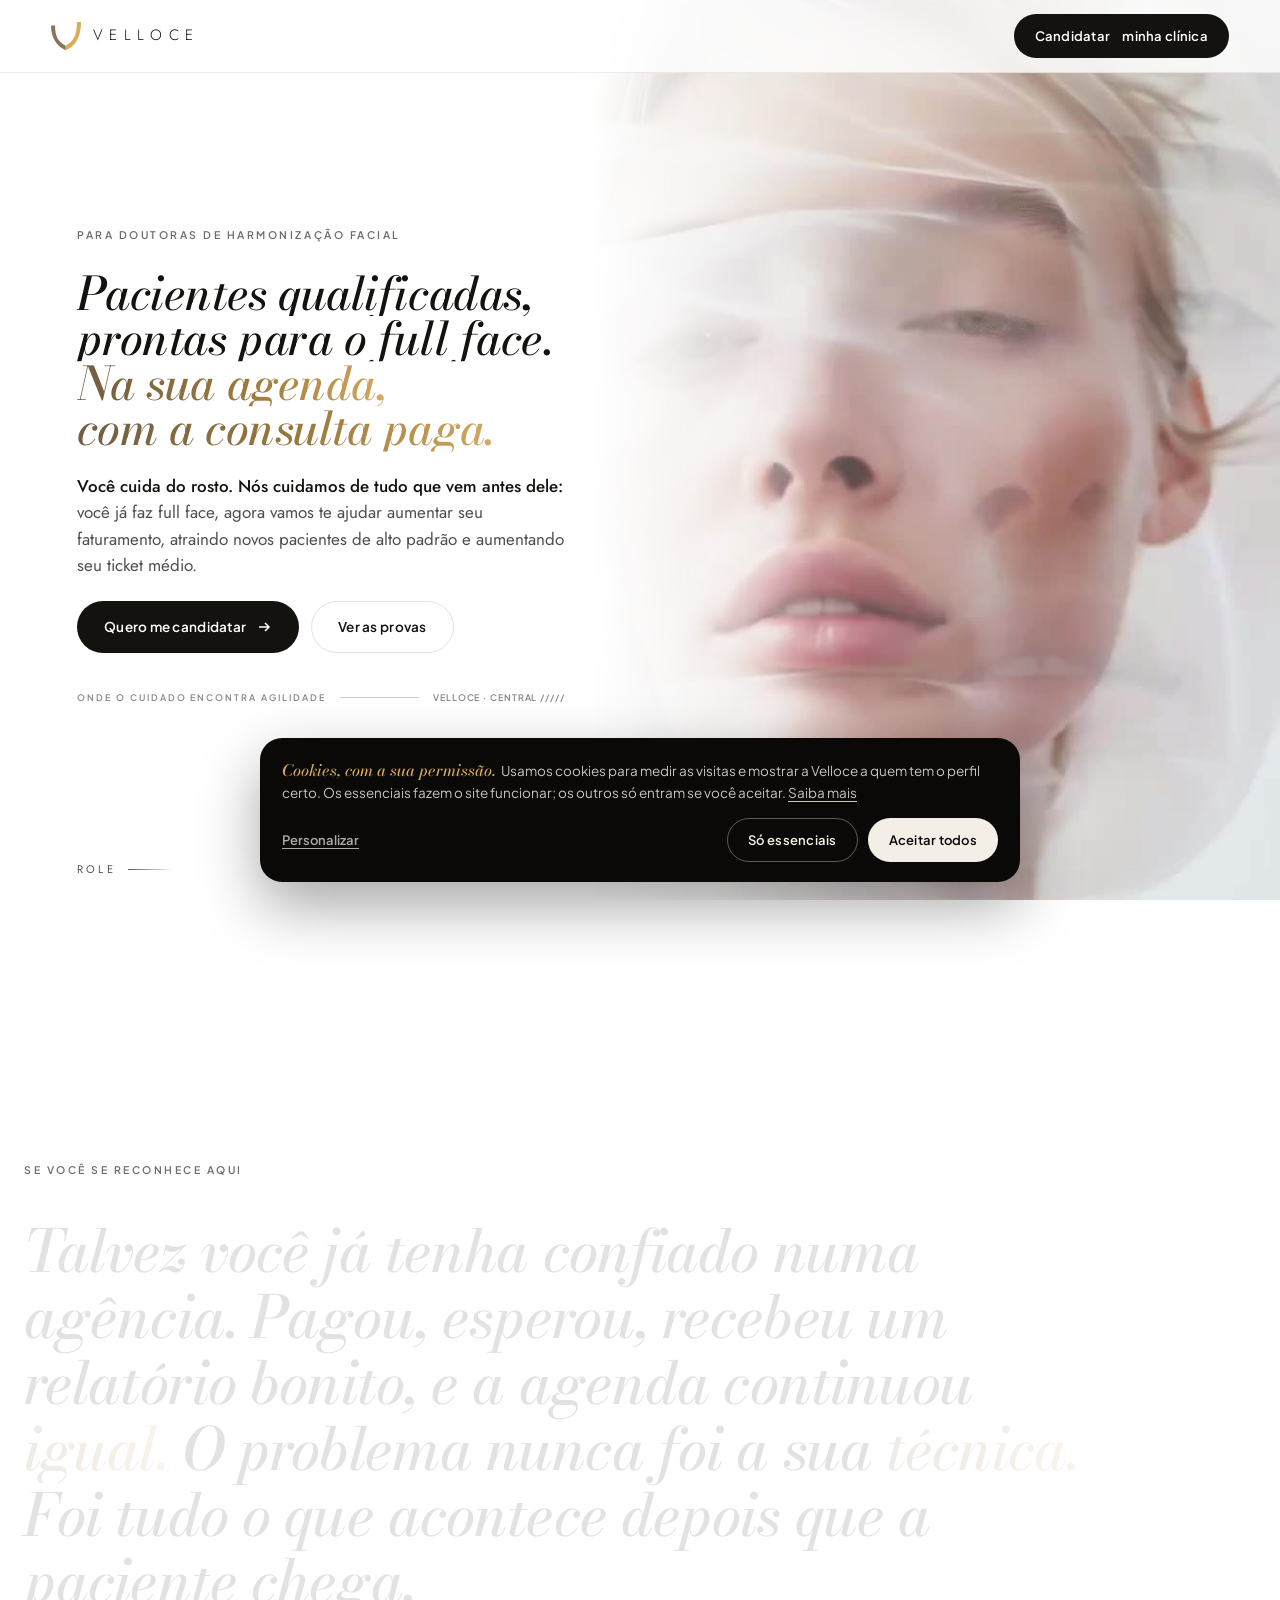
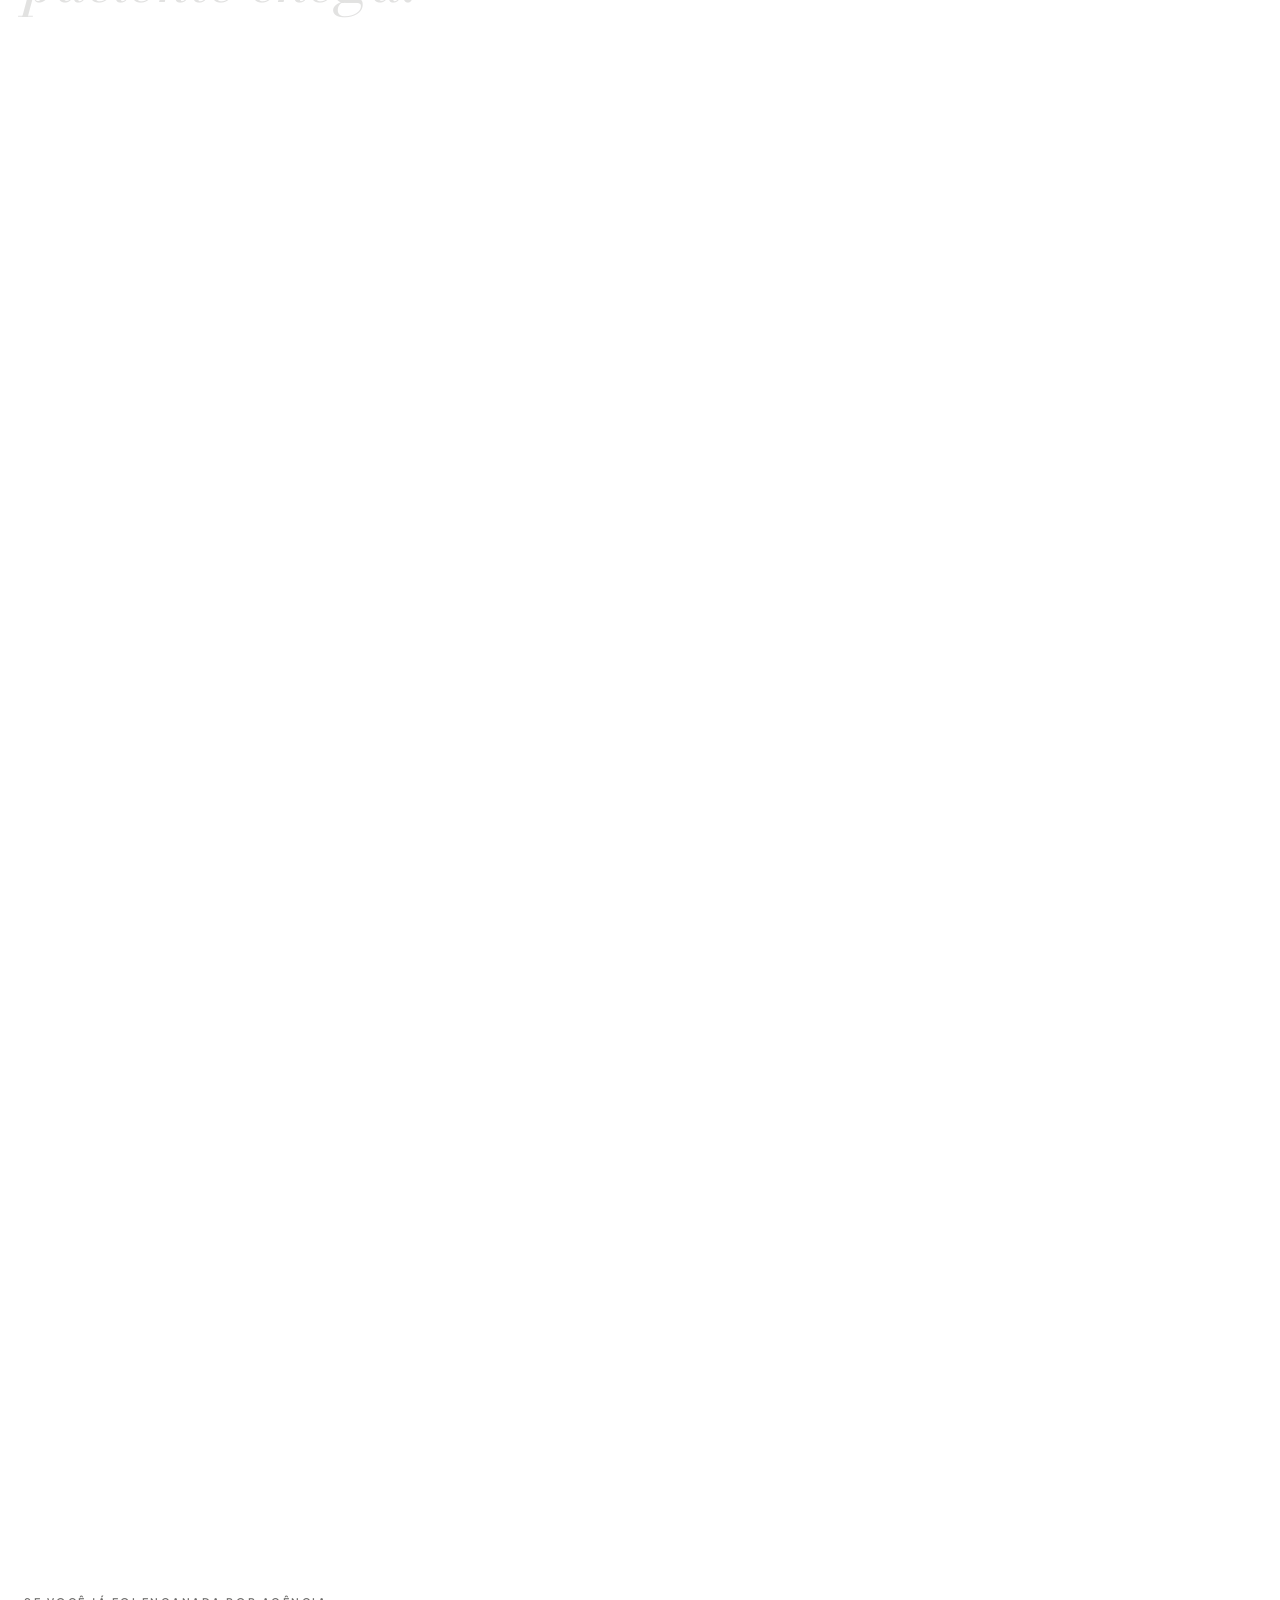
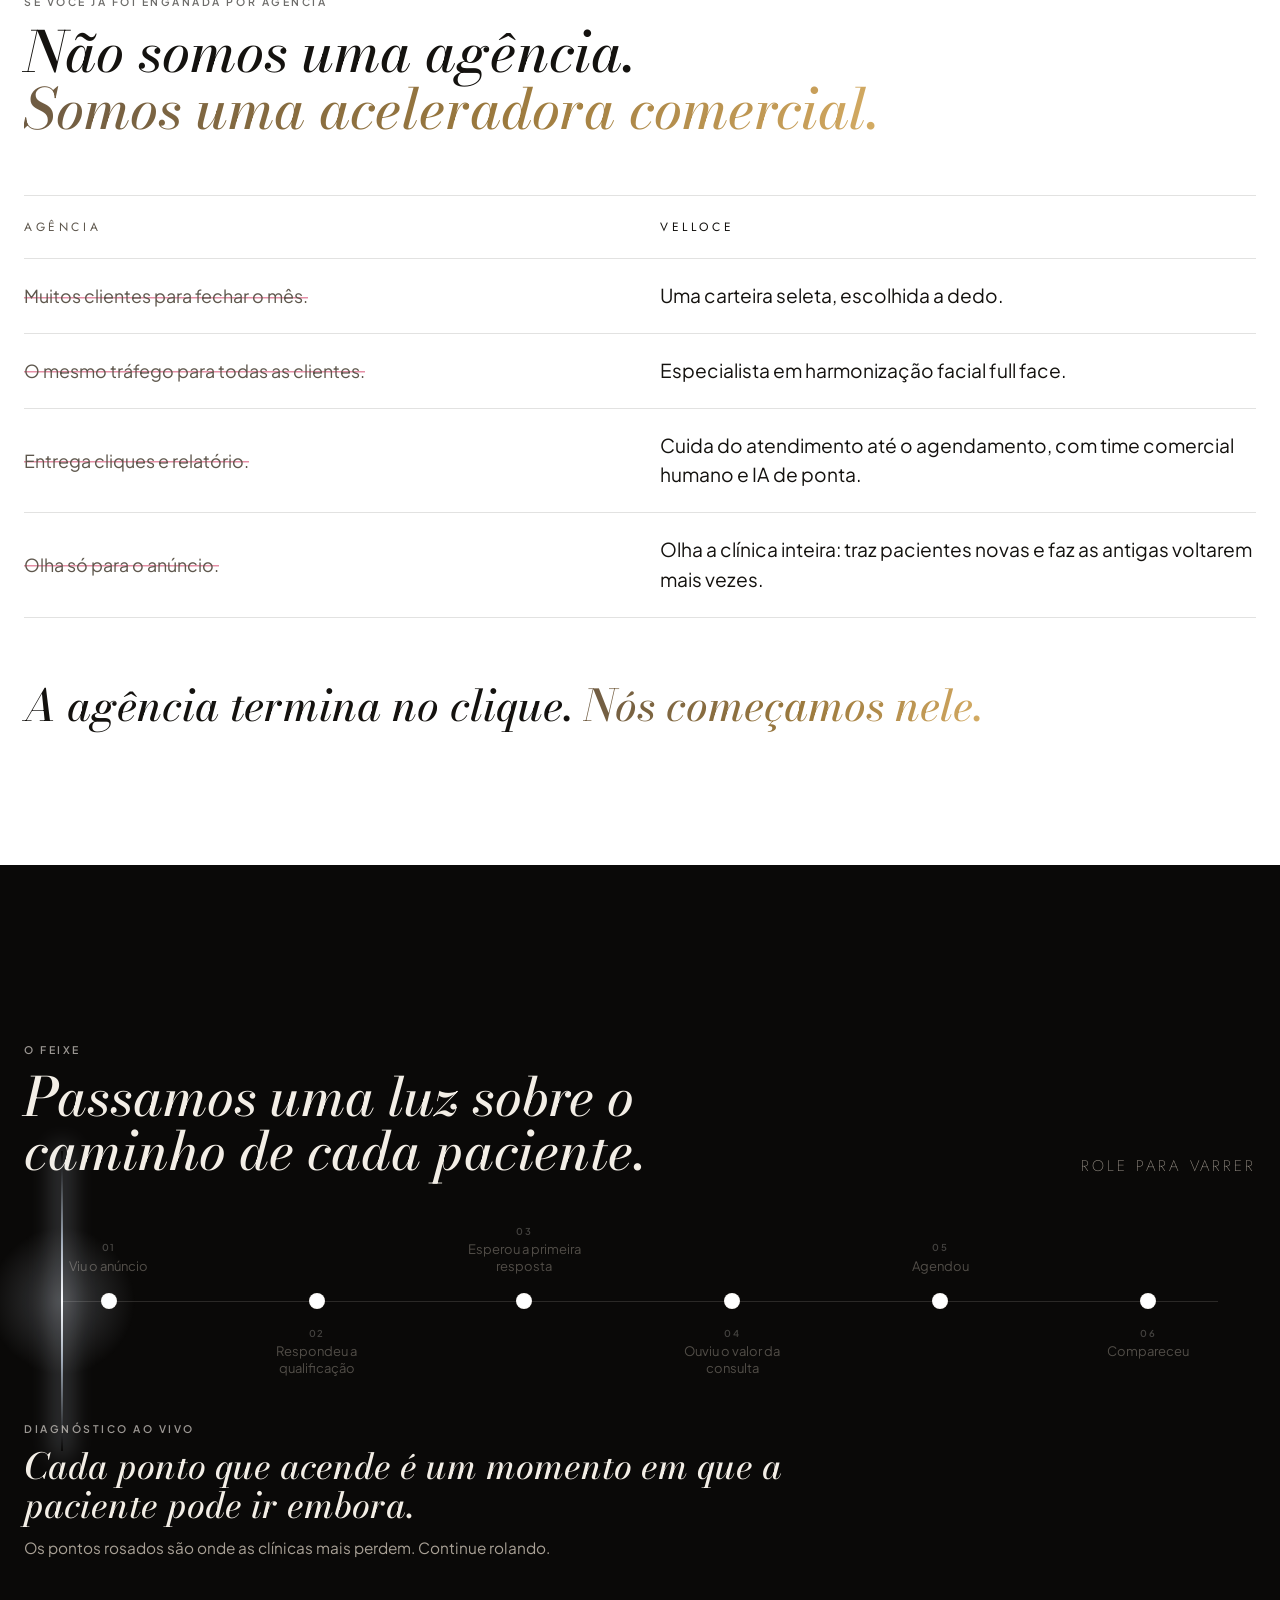
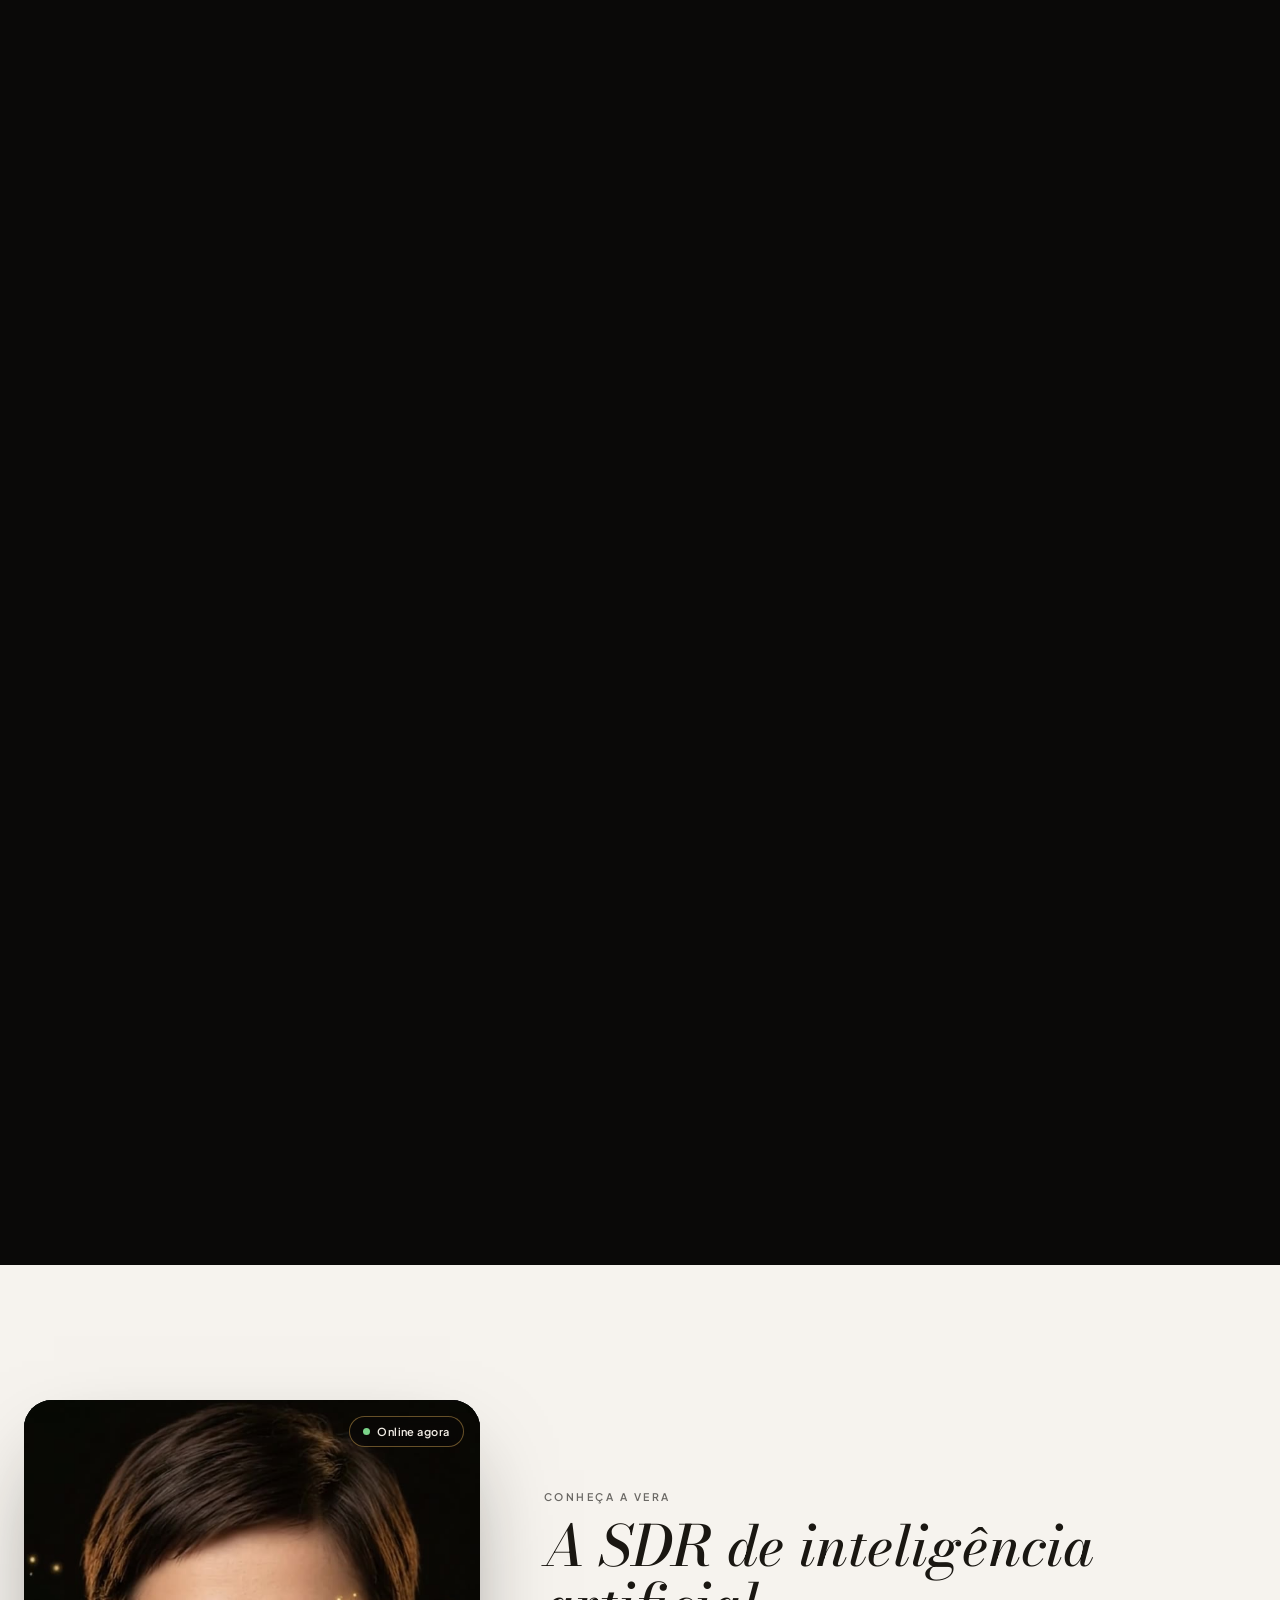
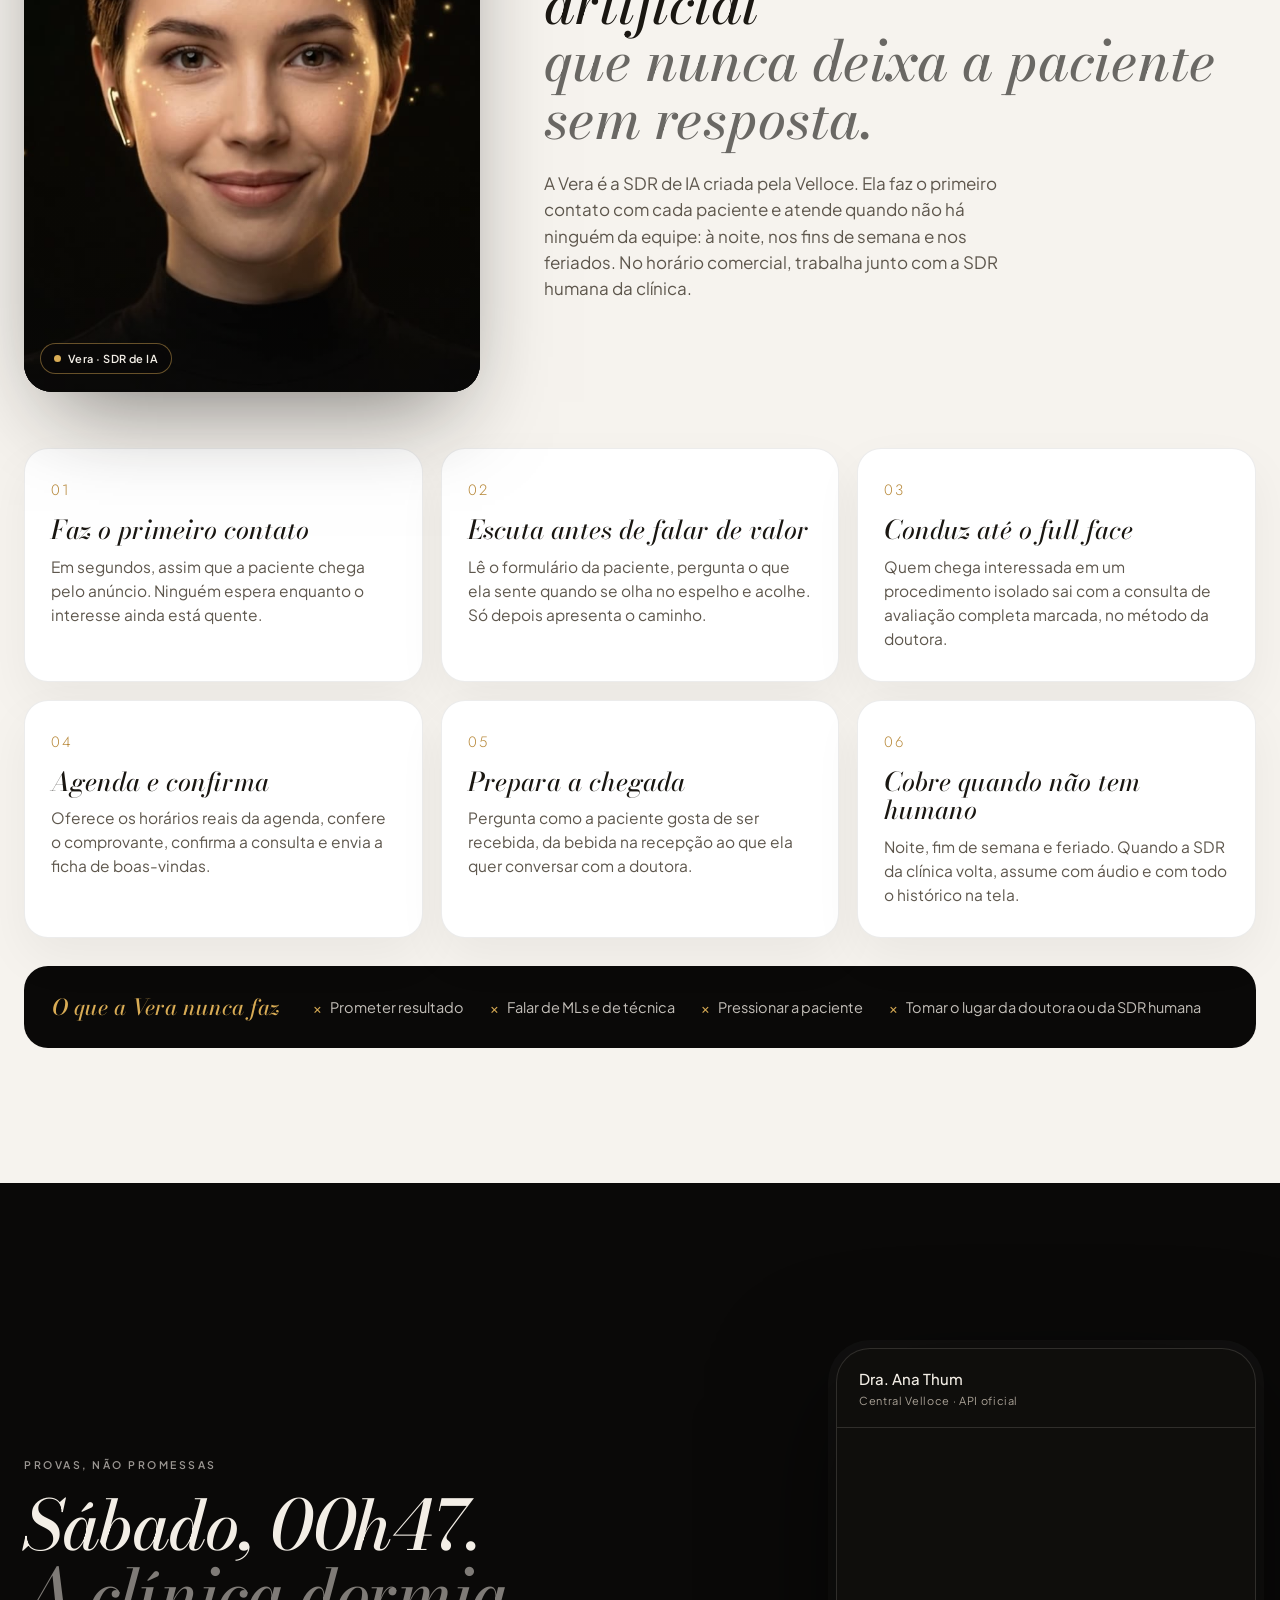
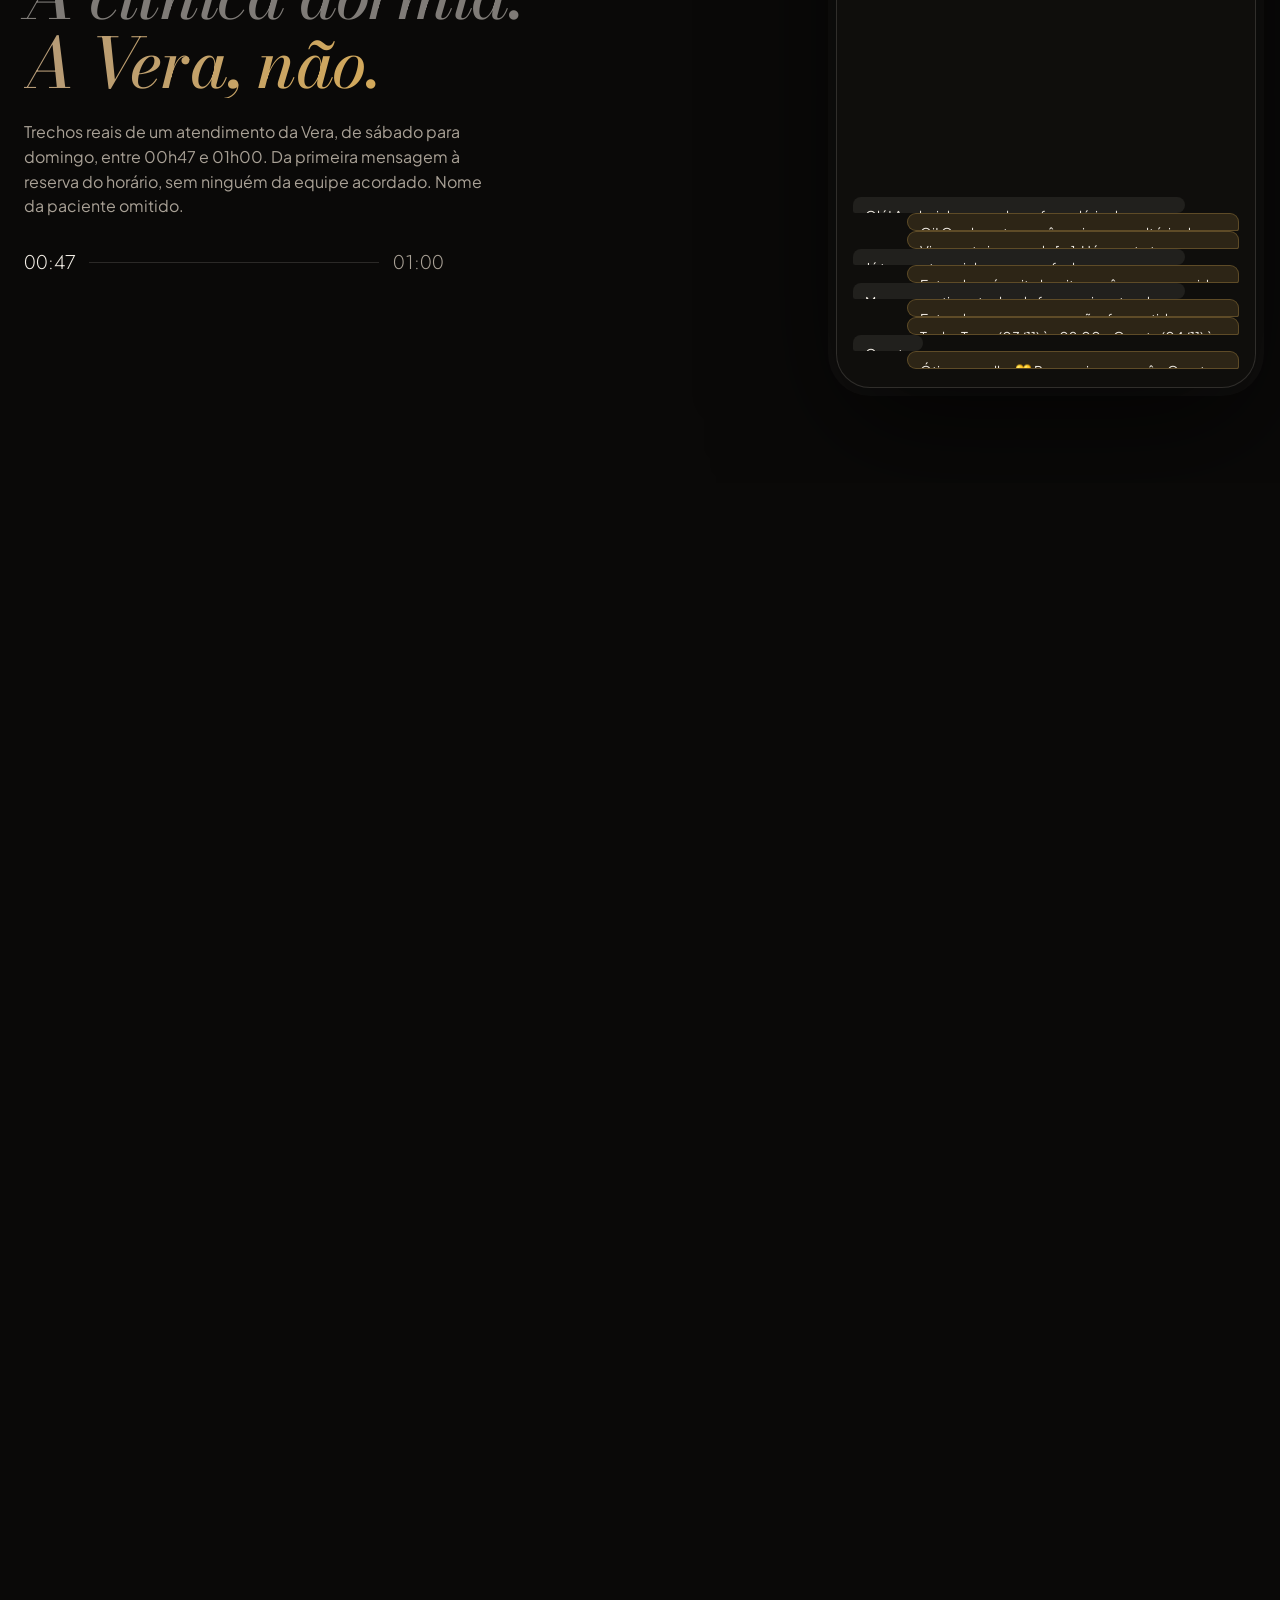
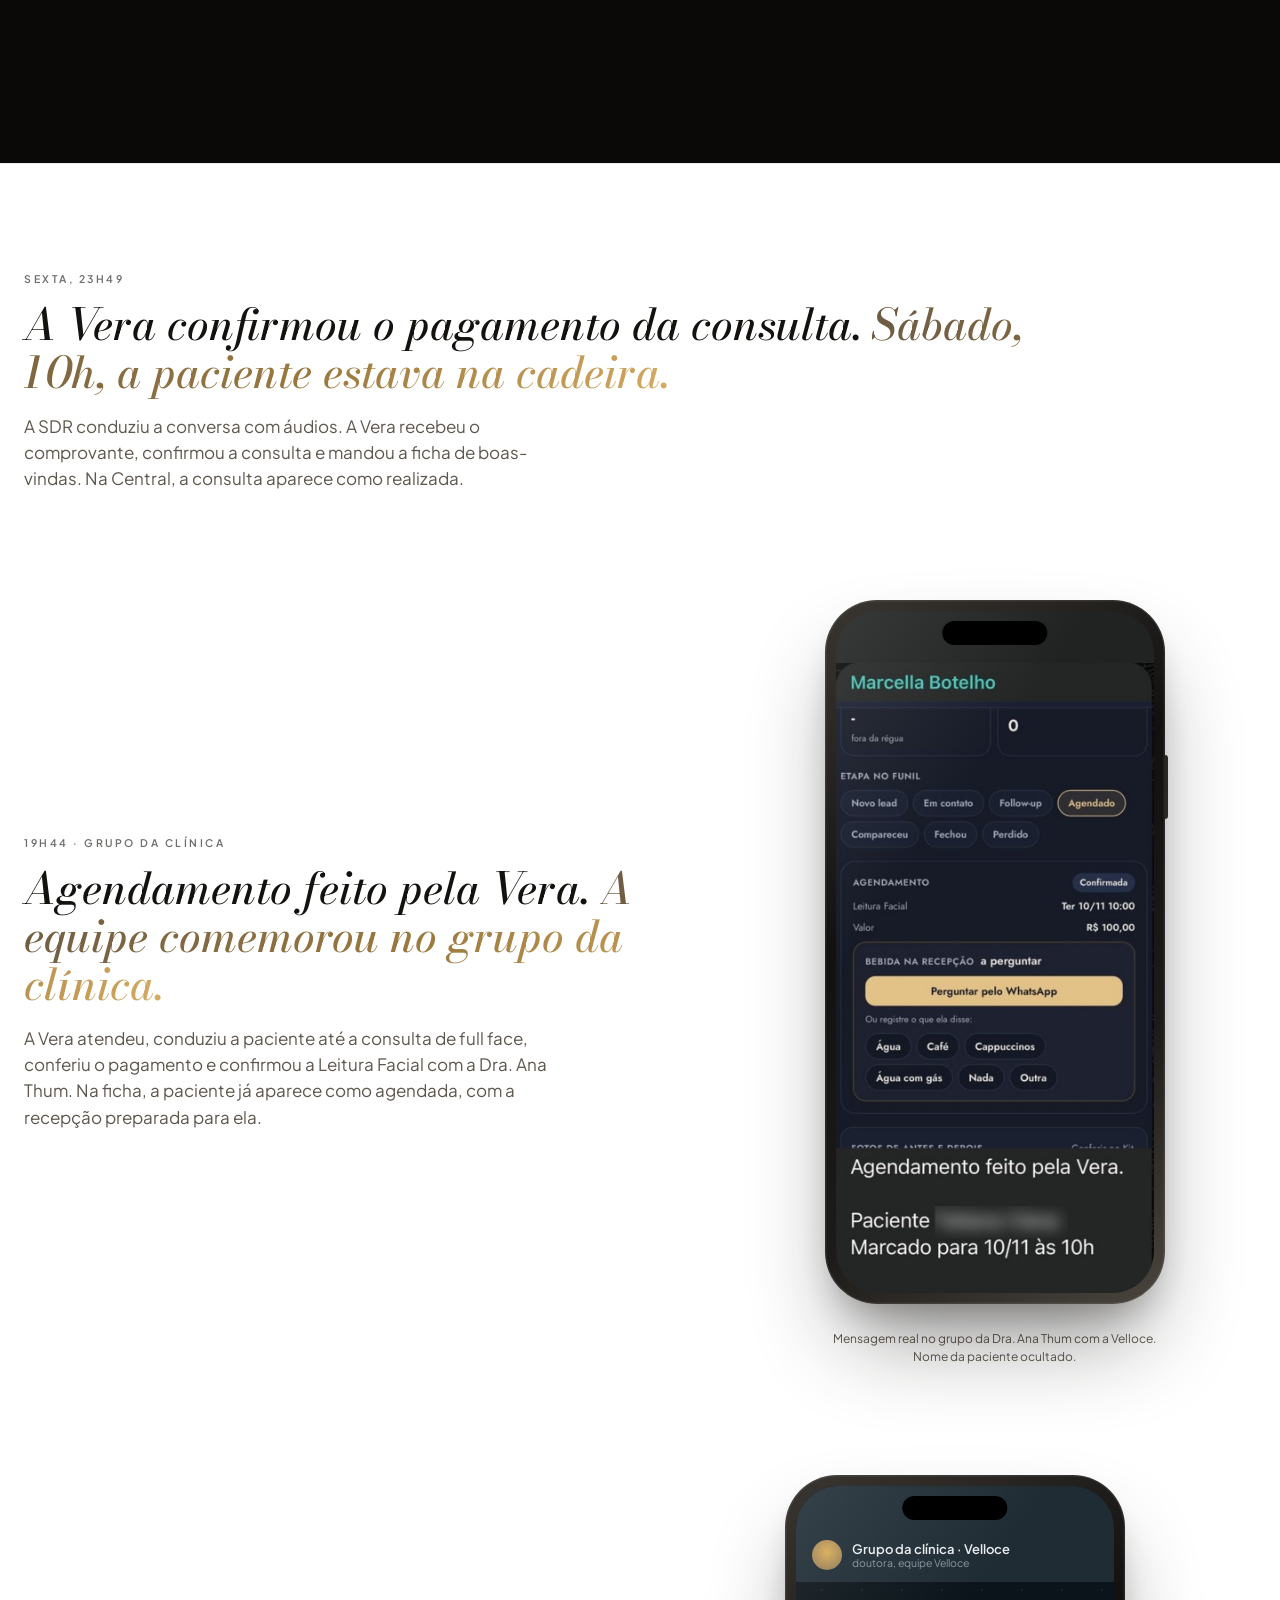
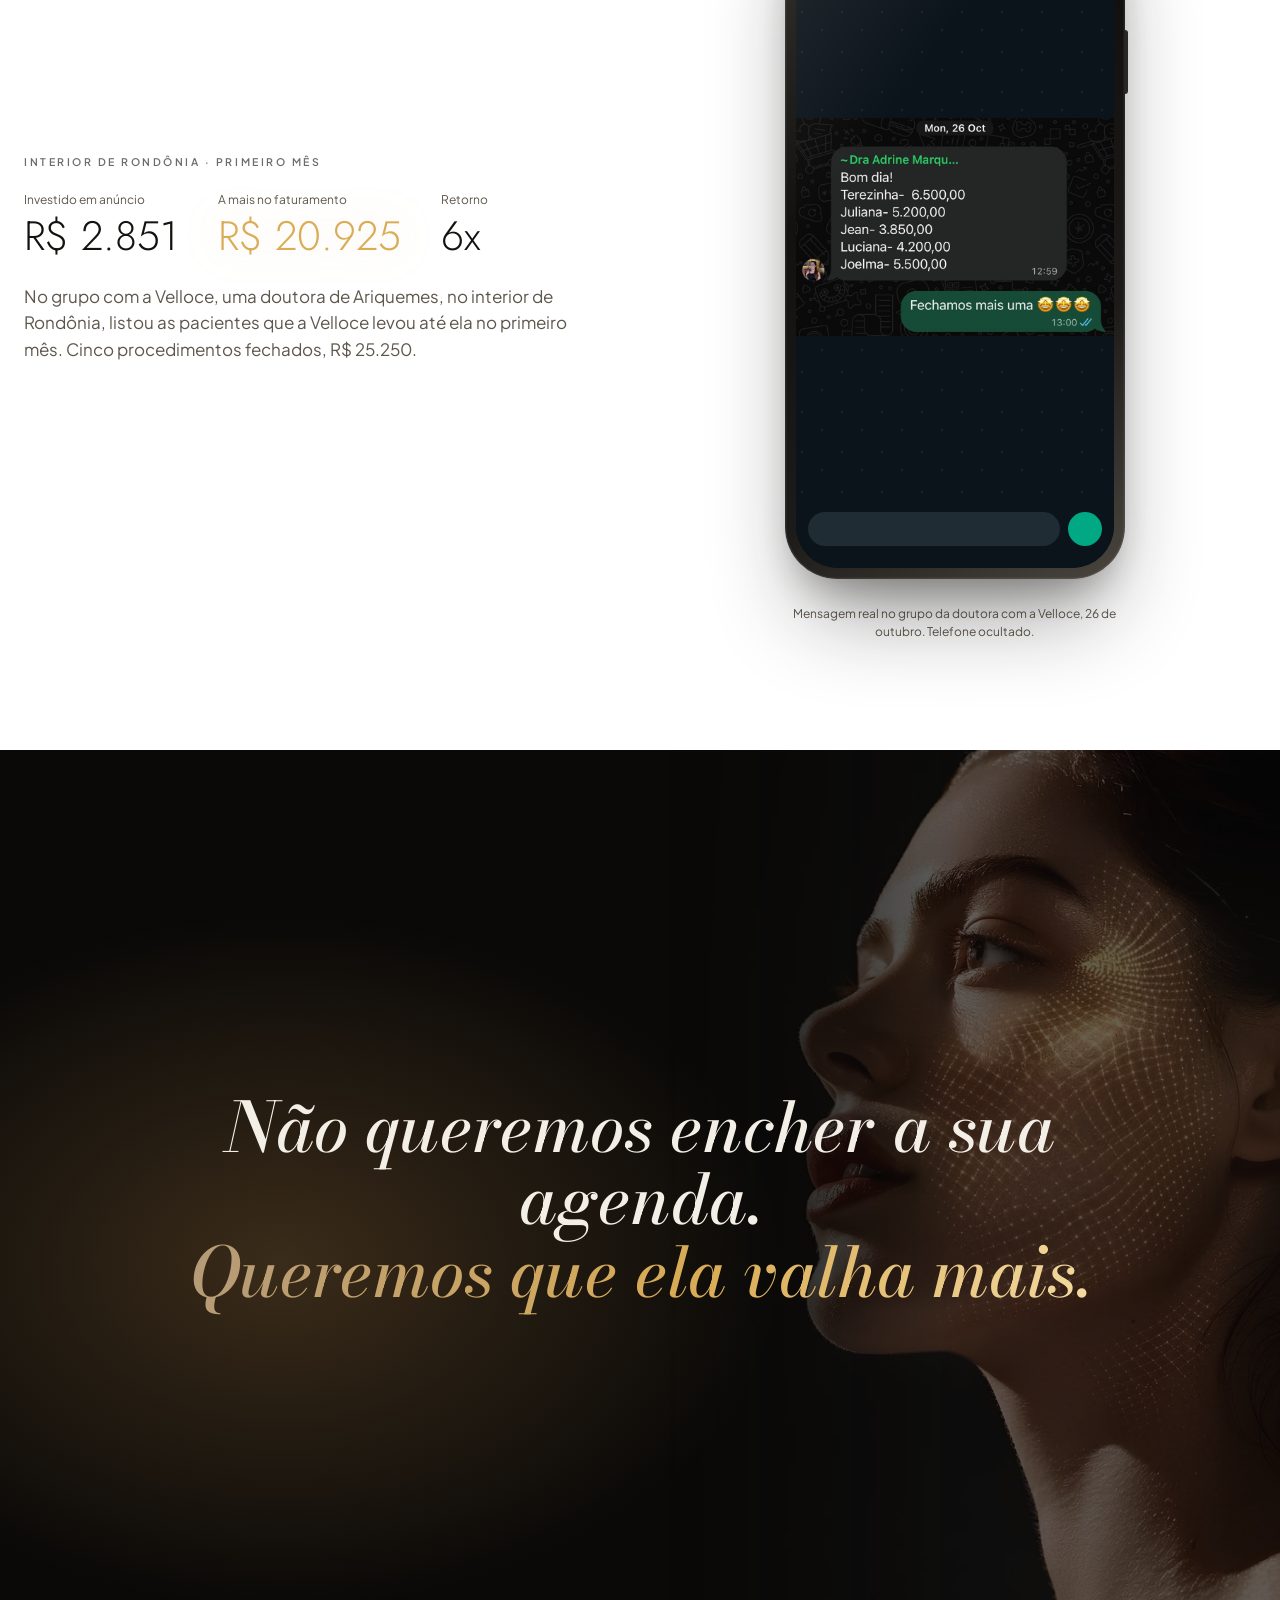
==== index.html @ 0e88bef3 "Computador: textos sem sobreposição (manifesto, feixe, E.D.I.T.H e trocas de texto em sequência) Co-" ====
<!DOCTYPE html>
<html lang="pt-BR">
<head>
<meta charset="utf-8">
<meta name="viewport" content="width=device-width, initial-scale=1">
<title>Velloce · Aceleradora Comercial para Clínicas de Harmonização Facial</title>
<meta name="description" content="A Velloce é a aceleradora comercial para doutoras de harmonização facial: posicionamento, filmagem, anúncios, atendimento com IA e SDRs e treinamento para vender full face. Candidate a sua clínica.">
<meta name="robots" content="index, follow, max-image-preview:large">
<meta name="theme-color" content="#0A0908">
<meta name="format-detection" content="telephone=no">
<link rel="canonical" href="https://www.deixacomavelloce.com/">
<link rel="icon" href="favicon.svg" type="image/svg+xml">
<link rel="apple-touch-icon" href="apple-touch-icon.png">
<meta property="og:type" content="website">
<meta property="og:locale" content="pt_BR">
<meta property="og:site_name" content="Velloce">
<meta property="og:title" content="Velloce · Pacientes qualificadas, prontas para o full face.">
<meta property="og:description" content="Aceleradora comercial para doutoras de harmonização facial. Veja onde a sua clínica perde pacientes e aprenda a vender full face.">
<meta property="og:url" content="https://www.deixacomavelloce.com/">
<meta property="og:image" content="https://www.deixacomavelloce.com/img/og.jpg">
<meta property="og:image:width" content="1200">
<meta property="og:image:height" content="630">
<meta property="og:image:alt" content="Logo da Velloce com a frase: Você estudou anos. A agenda ainda não acompanha o seu talento.">
<meta name="twitter:card" content="summary_large_image">
<meta name="twitter:title" content="Velloce · Aceleradora Comercial para Saúde de Luxo">
<meta name="twitter:description" content="Veja onde a sua clínica perde pacientes e aprenda a vender full face.">
<meta name="twitter:image" content="https://www.deixacomavelloce.com/img/og.jpg">
<script src="js/boot.js"></script>
<script src="js/consent.js"></script>
<link rel="preload" as="image" href="img/veu.jpg" fetchpriority="high">
<script type="application/ld+json">
{"@context":"https://schema.org","@type":"ProfessionalService","name":"Velloce","alternateName":"Velloce Aceleradora Comercial","description":"Aceleradora comercial para clínicas de harmonização facial e saúde de luxo: posicionamento, filmagem, anúncios, atendimento com inteligência artificial e SDRs e treinamento de vendas full face.","url":"https://www.deixacomavelloce.com/","logo":"https://www.deixacomavelloce.com/apple-touch-icon.png","image":"https://www.deixacomavelloce.com/img/og.jpg","slogan":"Onde o cuidado encontra agilidade","areaServed":{"@type":"Country","name":"Brasil"},"founder":{"@type":"Person","name":"Juan Botelho"},"knowsAbout":["harmonização facial","full face","marketing para clínicas","atendimento comercial","inteligência artificial no atendimento"]}
</script>
<link rel="preconnect" href="https://fonts.googleapis.com">
<link rel="preconnect" href="https://fonts.gstatic.com" crossorigin>
<link href="https://fonts.googleapis.com/css2?family=Bodoni+Moda:ital,opsz,wght@0,6..96,400..700;1,6..96,400..700&family=Jost:wght@200..600&family=Plus+Jakarta+Sans:wght@300;400;500;600&display=swap" rel="stylesheet">
<link rel="stylesheet" href="css/site.css">
</head>
<body>
<a class="skip" href="#conteudo">Pular para o conteúdo</a>
<div class="loader" id="loader" role="status" aria-label="Carregando Velloce">
  <svg class="lv" viewBox="0 0 304 286" aria-hidden="true">
    <defs>
      <linearGradient id="lg" x1="0" x2="1"><stop offset="0" stop-color="#fff" stop-opacity="0"/><stop offset=".5" stop-color="#fff" stop-opacity=".7"/><stop offset="1" stop-color="#fff" stop-opacity="0"/></linearGradient>
      <clipPath id="lclip"><path d="M0 35 L41 35 C41 150 75 200 149 240 L149 286 C60 245 0 160 0 35 Z"/><path d="M263 0 L304 0 C304 160 245 245 149 286 L149 240 C225 200 263 140 263 0 Z"/></clipPath>
    </defs>
    <path class="o l" d="M0 35 L41 35 C41 150 75 200 149 240 L149 286 C60 245 0 160 0 35 Z"/>
    <path class="o r" d="M263 0 L304 0 C304 160 245 245 149 286 L149 240 C225 200 263 140 263 0 Z"/>
    <path class="fi l" fill="#8A7458" d="M0 35 L41 35 C41 150 75 200 149 240 L149 286 C60 245 0 160 0 35 Z"/>
    <path class="fi r" fill="#D9AC55" d="M263 0 L304 0 C304 160 245 245 149 286 L149 240 C225 200 263 140 263 0 Z"/>
    <g clip-path="url(#lclip)"><rect class="glint" x="0" y="0" width="130" height="286" fill="url(#lg)"/></g>
  </svg>
  <div class="lw">VELLOCE</div>
  <div class="ls">Saúde de Luxo</div>
  <div class="lbar"><span><b id="lb"></b></span><em id="ln">0</em></div>
</div>

<header class="top" id="top">
  <a class="brand" href="#inicio" aria-label="Velloce, voltar ao início">
    <svg viewBox="0 0 304 286" aria-hidden="true"><path fill="#8A7458" d="M0 35 L41 35 C41 150 75 200 149 240 L149 286 C60 245 0 160 0 35 Z"/><path fill="#D9AC55" d="M263 0 L304 0 C304 160 245 245 149 286 L149 240 C225 200 263 140 263 0 Z"/></svg>
    <b>VELLOCE</b>
  </a>
  <a class="btn btn-gold" href="#candidatura">Candidatar<span class="long">&nbsp;minha clínica</span></a>
</header>

<main id="conteudo">
<!-- ABERTURA: o palco da Central -->
<section class="hero entrada claro" id="inicio">
  <div class="pl-light" aria-hidden="true"></div>
  <div class="rush" aria-hidden="true"><i></i><i></i><i></i><i></i><i></i></div>
  <div class="en-vid" aria-hidden="true">
    <video id="mapv" muted loop playsinline autoplay preload="auto" poster="img/veu.jpg" aria-hidden="true" disablepictureinpicture>
      <source src="img/veu.mp4" type="video/mp4">
    </video>
  </div>
  <div class="en-col">
    <div class="pl-kick">Para doutoras de harmonização facial</div>
    <h1 class="en-h"><span>Pacientes qualificadas,</span><span>prontas para o full&nbsp;face.</span><span><em>Na sua agenda,</em></span><span><em>com a consulta&nbsp;paga.</em></span></h1>
    <p class="pl-sub"><b>Você cuida do rosto. Nós cuidamos de tudo que vem antes dele:</b> você já faz full face, agora vamos te ajudar aumentar seu faturamento, atraindo novos pacientes de alto padrão e aumentando seu ticket médio.</p>
    <div class="ctas">
      <a class="btn btn-gold" href="#candidatura">Quero me candidatar
        <svg viewBox="0 0 16 16" fill="none" stroke="currentColor" stroke-width="1.5" aria-hidden="true"><path d="M3 8h10M9 4l4 4-4 4"/></svg></a>
      <a class="btn btn-ghost" href="#provas">Ver as provas</a>
    </div>
    <div class="pl-foot"><span>Onde o cuidado encontra agilidade</span><hr><i>Velloce · Central /////</i></div>
  </div>
  <a class="scrollhint" href="#dor">Role<i></i></a>
</section>

<!-- DOR -->
<section class="stk manifesto" id="dor" data-p="sticky" aria-label="Talvez você se reconheça">
  <div class="stage mstage">
    <div class="wrap">
      <div class="eyebrow">Se você se reconhece aqui</div>
      <p class="mw" style="--n:35"><span style="--i:0">Talvez</span><span style="--i:1">você</span><span style="--i:2">já</span><span style="--i:3">tenha</span><span style="--i:4">confiado</span><span style="--i:5">numa</span><span style="--i:6">agência.</span><span style="--i:7">Pagou,</span><span style="--i:8">esperou,</span><span style="--i:9">recebeu</span><span style="--i:10">um</span><span style="--i:11">relatório</span><span style="--i:12">bonito,</span><span style="--i:13">e</span><span style="--i:14">a</span><span style="--i:15">agenda</span><span style="--i:16">continuou</span><span class="g" style="--i:17">igual.</span><span style="--i:18">O</span><span style="--i:19">problema</span><span style="--i:20">nunca</span><span style="--i:21">foi</span><span style="--i:22">a</span><span style="--i:23">sua</span><span class="g" style="--i:24">técnica.</span><span style="--i:25">Foi</span><span style="--i:26">tudo</span><span style="--i:27">o</span><span style="--i:28">que</span><span style="--i:29">acontece</span><span style="--i:30">depois</span><span style="--i:31">que</span><span style="--i:32">a</span><span style="--i:33">paciente</span><span style="--i:34">chega.</span></p>
    </div>
  </div>
</section>

<!-- AGÊNCIA x ACELERADORA -->
<section class="agencia" aria-label="Não somos uma agência">
  <div class="wrap">
    <div class="eyebrow rv">Se você já foi enganada por agência</div>
    <h2 class="rv d1">Não somos uma agência.<br><em>Somos uma aceleradora comercial.</em></h2>
    <div class="vs">
      <div class="vh rv"><span>Agência</span><span>Velloce</span></div>
      <div class="vr rv"><div class="ag"><s>Muitos clientes para fechar o mês.</s></div><b>Uma carteira seleta, escolhida a dedo.</b></div>
      <div class="vr rv"><div class="ag"><s>O mesmo tráfego para todas as clientes.</s></div><b>Especialista em harmonização facial full face.</b></div>
      <div class="vr rv"><div class="ag"><s>Entrega cliques e relatório.</s></div><b>Cuida do atendimento até o agendamento, com time comercial humano e IA de ponta.</b></div>
      <div class="vr rv"><div class="ag"><s>Olha só para o anúncio.</s></div><b>Olha a clínica inteira: traz pacientes novas e faz as antigas voltarem mais vezes.</b></div>
    </div>
    <p class="punch rv">A agência termina no clique. <em>Nós começamos nele.</em></p>
  </div>
</section>

<!-- FEIXE -->
<section class="stk feixe dark" id="feixe" data-p="sticky" aria-label="Onde a paciente desiste">
  <div class="stage fstage"><div class="rush" aria-hidden="true"><i></i><i></i><i></i><i></i><i></i></div>
    <div class="wrap fhead">
      <div>
        <div class="eyebrow">O feixe</div>
        <h2>Passamos uma luz sobre o caminho de cada paciente.</h2>
      </div>
      <div class="pct">Role para varrer</div>
    </div>
    <div class="wrap">
      <div class="track">
        <div class="rail"></div>
        <div class="funnel"><b></b></div>
        <div class="node" style="--t:.04"><span class="dot"></span><span class="nl"><small>01</small>Viu o anúncio</span></div>
        <div class="node" style="--t:.22"><span class="dot"></span><span class="nl"><small>02</small>Respondeu a qualificação</span></div>
        <div class="node loss" style="--t:.40"><span class="dot"></span><span class="nl"><small>03</small>Esperou a primeira resposta</span></div>
        <div class="node loss" style="--t:.58"><span class="dot"></span><span class="nl"><small>04</small>Ouviu o valor da consulta</span></div>
        <div class="node" style="--t:.76"><span class="dot"></span><span class="nl"><small>05</small>Agendou</span></div>
        <div class="node" style="--t:.94"><span class="dot"></span><span class="nl"><small>06</small>Compareceu</span></div>
        <div class="beam"></div>
      </div>
    </div>
    <div class="wrap">
      <div class="cards">
        <div class="dc c0" style="--t1:0;--t2:.08">
          <div class="k">Diagnóstico ao vivo</div>
          <h3>Cada ponto que acende é um momento em que a paciente pode ir embora.</h3>
          <p>Os pontos rosados são onde as clínicas mais perdem. Continue rolando.</p>
        </div>
        <div class="dc" style="--t1:.36;--t2:.54">
          <div class="k pink">Primeira resposta</div>
          <h3>Velocidade decide a conversa.</h3>
          <p>Quem recebe resposta em minutos continua a conversa. Quando a espera passa de horas, a paciente já está falando com outra clínica.</p>
        </div>
        <div class="dc" style="--t1:.54;--t2:.84">
          <div class="k pink">Valor da consulta</div>
          <h3>Aqui morre a maior parte das conversas.</h3>
          <p>Quase nunca é o preço. É dizer o valor cedo demais, antes de entender o que a paciente sente quando se olha no espelho e o que ela quer para si.</p>
        </div>
        <div class="dc c3" style="--t1:.84">
          <div class="k">Tudo à vista</div>
          <h3>Agora você sabe onde. E nós corrigimos.</h3>
          <p>A Central mostra cada ponto de perda por clínica, por SDR e por conversa. Tempo, roteiro e tom são ajustados em cima do que aparece ali, toda semana.</p>
        </div>
      </div>
    </div>
  </div>
</section>

<!-- PROVAS -->
<!-- VERA -->
<section class="vera" id="vera" aria-label="Conheça a Vera">
  <div class="wrap">
    <div class="vhead vhead2">
      <figure class="vport rv">
        <video id="verav" class="autov" muted loop playsinline autoplay preload="metadata" poster="img/vera-poster.jpg?v=2" aria-label="Vera, a SDR de inteligência artificial da Velloce" disablepictureinpicture><source src="img/vera.mp4?v=2" type="video/mp4"></video>
        <span class="vtag t1"><i></i>Vera · SDR de IA</span>
        <span class="vtag t2"><i></i>Online agora</span>
      </figure>
      <div class="vtxt">
        <div class="eyebrow rv">Conheça a Vera</div>
        <h2 class="rv d1">A SDR de inteligência artificial<br><em>que nunca deixa a paciente sem resposta.</em></h2>
      <p class="rv d2">A Vera é a SDR de IA criada pela Velloce. Ela faz o primeiro contato com cada paciente e atende quando não há ninguém da equipe: à noite, nos fins de semana e nos feriados. No horário comercial, trabalha junto com a SDR humana da clínica.</p>
      </div>
    </div>
    <div class="vgrid">
      <article class="vc rv"><span>01</span><h3>Faz o primeiro contato</h3><p>Em segundos, assim que a paciente chega pelo anúncio. Ninguém espera enquanto o interesse ainda está quente.</p></article>
      <article class="vc rv d1"><span>02</span><h3>Escuta antes de falar de valor</h3><p>Lê o formulário da paciente, pergunta o que ela sente quando se olha no espelho e acolhe. Só depois apresenta o caminho.</p></article>
      <article class="vc rv d2"><span>03</span><h3>Conduz até o full face</h3><p>Quem chega interessada em um procedimento isolado sai com a consulta de avaliação completa marcada, no método da doutora.</p></article>
      <article class="vc rv d3"><span>04</span><h3>Agenda e confirma</h3><p>Oferece os horários reais da agenda, confere o comprovante, confirma a consulta e envia a ficha de boas-vindas.</p></article>
      <article class="vc rv d4"><span>05</span><h3>Prepara a chegada</h3><p>Pergunta como a paciente gosta de ser recebida, da bebida na recepção ao que ela quer conversar com a doutora.</p></article>
      <article class="vc rv d5"><span>06</span><h3>Cobre quando não tem humano</h3><p>Noite, fim de semana e feriado. Quando a SDR da clínica volta, assume com áudio e com todo o histórico na tela.</p></article>
    </div>
    <div class="vnever rv">
      <b>O que a Vera nunca faz</b>
      <ul><li>Prometer resultado</li><li>Falar de MLs e de técnica</li><li>Pressionar a paciente</li><li>Tomar o lugar da doutora ou da SDR humana</li></ul>
    </div>
  </div>
</section>

<section class="stk noite dark" id="provas" data-p="sticky" aria-label="Um atendimento real à meia-noite">
  <div class="stage nstage"><div class="rush" aria-hidden="true"><i></i><i></i><i></i><i></i><i></i></div>
    <div class="wrap ngrid">
      <div class="ntext">
        <div class="eyebrow">Provas, não promessas</div>
        <h2 class="sh"><span class="nl1">Sábado, 00h47.</span><span class="nl2">A clínica dormia.</span><span class="nl3">A Vera, não.</span></h2>
        <p>Trechos reais de um atendimento da Vera, de sábado para domingo, entre 00h47 e 01h00. Da primeira mensagem à reserva do horário, sem ninguém da equipe acordado. Nome da paciente omitido.</p>
        <div class="clock" aria-hidden="true"><span class="cl">00:47</span><i></i><span>01:00</span></div>
      </div>
      <div class="phone" aria-label="Conversa real entre a Vera e uma paciente">
        <div class="ph-top"><b>Dra. Ana Thum</b><small>Central Velloce · API oficial</small></div>
        <div class="ph-body"><div class="m in" style="--t:0.04"><p>Olá! Acabei de preencher o formulário do Método Ana Thum® e solicito prioridade no meu atendimento.</p><small>00:47</small></div><div class="m out" style="--t:0.1"><p>Oi! Que bom ter você aqui no consultório da Dra. Ana Thum 💛 Sou a Vera, da equipe, e já li o seu formulário com atenção.</p><small>Vera · 00:47</small></div><div class="m out" style="--t:0.16"><p>Vi o que te incomoda [...]. Há quanto tempo você sente isso, ou o que te fez buscar agora?</p><small>Vera · 00:48</small></div><div class="m in" style="--t:0.24"><p>Já tem um tempinho, e o q me fez buscar uma melhora pela aparência é q já estou envelhecendo e queria me cuidar um pouco mais</p><small>00:49</small></div><div class="m out" style="--t:0.32"><p>Entendo, e é muito bonito você querer se cuidar mais 💛 [...] Antes de qualquer procedimento, existe a consulta de Leitura Facial, em que a própria doutora analisa o seu rosto por inteiro e monta um plano só para você.</p><small>Vera · 00:50</small></div><div class="m in" style="--t:0.42"><p>Mas q garantia eu tenho de fazer o pix antes de passar na consulta?</p><small>00:55</small></div><div class="m out" style="--t:0.52"><p>Entendo a sua preocupação, faz sentido querer segurança 💛 Assim que o Pix é conferido, eu confirmo aqui a sua consulta com data, horário e endereço. Se precisar remarcar, é sem custo até 24h antes.</p><small>Vera · 00:56</small></div><div class="m out" style="--t:0.62"><p>Tenho Terça (03/11) às 09:00 e Quarta (04/11) às 17:00. Qual fica melhor para você?</p><small>Vera · 00:58</small></div><div class="m in" style="--t:0.7"><p>Quarta</p><small>00:59</small></div><div class="m out" style="--t:0.78"><p>Ótima escolha 💛 Reservei para você a Quarta (04/11) às 17:00.</p><small>Vera · 00:59</small></div></div>
      </div>
    </div>
  </div>
</section>

<section class="casos" aria-label="Resultados reais">
  <div class="wrap">
    <div class="caso1 rv">
      <div class="k">Sexta, 23h49</div>
      <p class="big2">A Vera confirmou o pagamento da consulta. <em>Sábado, 10h, a paciente estava na cadeira.</em></p>
      <p class="sub2">A SDR conduziu a conversa com áudios. A Vera recebeu o comprovante, confirmou a consulta e mandou a ficha de boas-vindas. Na Central, a consulta aparece como realizada.</p>
    </div>
    <div class="caso3">
      <div class="c3t">
        <div class="k rv">19h44 · grupo da clínica</div>
        <p class="big2 rv d1">Agendamento feito pela Vera. <em>A equipe comemorou no grupo da clínica.</em></p>
        <p class="sub2 rv d2">A Vera atendeu, conduziu a paciente até a consulta de full face, conferiu o pagamento e confirmou a Leitura Facial com a Dra. Ana Thum. Na ficha, a paciente já aparece como agendada, com a recepção preparada para ela.</p>
      </div>
      <figure class="print phonef tall rv d1">
        <div class="dev"><div class="scr"><img src="img/print-vera-ana.jpg" alt="Mensagem no grupo da clínica com a Velloce: agendamento feito pela Vera, com a ficha da paciente na Central mostrando a Leitura Facial confirmada" width="720" height="1420" loading="lazy"></div></div>
        <figcaption>Mensagem real no grupo da Dra. Ana Thum com a Velloce. Nome da paciente ocultado.</figcaption>
      </figure>
    </div>
    <div class="caso2">
      <div class="c2t">
        <div class="k rv">Interior de Rondônia · primeiro mês</div>
        <div class="nums">
          <div class="rv"><small>Investido em anúncio</small><b data-count="3500" data-pre="R$ ">R$ 3.500</b></div>
          <div class="rv d1"><small>A mais no faturamento</small><b class="g" data-count="25250" data-pre="R$ ">R$ 25.250</b></div>
          <div class="rv d2"><small>Retorno</small><b data-count="7" data-suf="x">7x</b></div>
        </div>
        <p class="sub2 rv d2">No grupo com a Velloce, uma doutora de Ariquemes, no interior de Rondônia, listou as pacientes que a Velloce levou até ela no primeiro mês. Cinco procedimentos fechados, R$ 25.250.</p>
      </div>
      <figure class="print phonef rv d1">
        <div class="dev"><div class="scr"><div class="wa-top" aria-hidden="true"><i></i><span><b>Grupo da clínica · Velloce</b><small>doutora, equipe Velloce</small></span></div><img src="img/print-ariquemes.jpg" alt="Mensagem da doutora no grupo com a Velloce em 26 de outubro listando as cinco pacientes do primeiro mês que fecharam procedimento: 6.500, 5.200, 3.850, 4.200 e 5.500 reais" width="900" height="619" loading="lazy"><div class="wa-bot" aria-hidden="true"><span></span><i></i></div></div></div>
        <figcaption>Mensagem real no grupo da doutora com a Velloce, 26 de outubro. Telefone ocultado.</figcaption>
      </figure>
    </div>
  </div>
</section>

<!-- VIDA -->
<section class="stk vida dark" data-p="sticky" aria-label="A vida que o resultado compra">
  <div class="stage vstage2"><div class="rush" aria-hidden="true"><i></i><i></i><i></i><i></i><i></i></div>
    
    <div class="glowv" aria-hidden="true"></div><div class="vida-ph" aria-hidden="true"></div>
    <div class="wrap vwrap">
      <div class="sc" style="--t1:0;--t2:.22"><p class="vt">Não queremos encher a sua agenda.<br><em>Queremos que ela valha mais.</em></p></div>
      <div class="sc" style="--t1:.25;--t2:.47"><p class="vt">O jantar em família,<br><em>sem o celular na mesa.</em></p></div>
      <div class="sc" style="--t1:.5;--t2:.72"><p class="vt">O sábado com quem você ama,<br><em>enquanto a equipe cuida das pacientes.</em></p></div>
      <div class="sc" style="--t1:.75;--t2:2"><p class="vt sm">Mais faturamento. Ticket médio maior. Pacientes que voltam.<br><em>E tempo para viver o que esse resultado compra.</em></p></div>
    </div>
  </div>
</section>

<!-- PROTAGONISTA -->
<section class="prota" data-p="view" aria-label="A protagonista é você">
  <svg class="path" viewBox="0 0 1440 300" preserveAspectRatio="none" aria-hidden="true">
    <path class="pth" pathLength="1" d="M-20 240 C 240 240, 320 80, 560 120 S 900 260, 1100 140 S 1380 40, 1460 60"/>
  </svg>
  <div class="wrap">
    <div class="eyebrow rv">O seu papel e o nosso</div>
    <h2 class="rv d1">A protagonista é você.<br><em>Nós somos quem conhece o caminho e não solta a sua mão.</em></h2>
    <div class="pgrid">
      <div class="pcol rv"><h3>O que é seu</h3><ul><li>Gravar os conteúdos com a nossa equipe</li><li>Aparecer nos stories</li><li>Seguir o método junto com a gente</li><li>Encantar quem senta na sua cadeira</li></ul></div>
      <div class="pcol g rv d1"><h3>O que é nosso</h3><ul><li>Posicionamento, roteiro, filmagem e edição com a E.D.I.T.H</li><li>Anúncios e formulário de qualificação</li><li>Atendimento: SDRs humanas, a Vera (nossa SDR de IA) e a Central (nosso sistema)</li><li>Treinamento de vendas e acompanhamento</li></ul></div>
    </div>
    <div class="prazo rv"><b>20 a 60 dias</b><p>É quando os primeiros agendamentos costumam chegar. Quanto mais rápido você grava e se posiciona, mais cedo eles vêm. O resultado é construído junto.</p></div>
  </div>
</section>

<!-- MÉTODO EM ETAPAS -->
<section class="atos metodo" data-p="view" aria-label="O método Velloce em etapas">
  <div class="wrap">
    <div class="eyebrow rv">O método</div>
    <h2 class="rv d1">Um caminho em etapas. <em>Cada uma prepara a próxima.</em></h2>
    <div class="trilho" aria-hidden="true"><b></b></div>
    <ol class="alist etapas">
      <li class="ato rv"><div class="an">Etapa 01</div><h3>Diagnóstico e posicionamento</h3><p>Analisamos seu perfil, seus casos e seu Instagram, e ajustamos o posicionamento antes de investir um real.</p></li>
      <li class="ato rv d1"><div class="an">Etapa 02</div><h3>Roteiro e filmagem</h3><p>Preparamos os roteiros e enviamos uma equipe de filmagem. Os conteúdos viram anúncio e também o feed do seu Instagram.</p></li>
      <li class="ato rv d2"><div class="an">Etapa 03</div><h3>Captação qualificada</h3><p>A paciente passa por um formulário com seus antes e depois e perguntas que qualificam. O anúncio aprende com quem chega até o fim, e a cada dia chegam leads melhores.</p></li>
      <li class="ato rv d3"><div class="an">Etapa 04</div><h3>Atendimento na Central</h3><p>A Vera faz o primeiro atendimento a qualquer hora. As SDRs entram junto, com escuta e áudio, até o agendamento.</p></li>
      <li class="ato rv d4"><div class="an">Etapa 05</div><h3>Venda full face</h3><p>Quem hoje vende procedimentos isolados aprende, com o nosso método, a conduzir a paciente até o full face, na consulta e no fechamento. Cada caso novo vira o antes e depois que vende o próximo. O ticket médio sobe e quem já é sua paciente volta mais vezes.</p></li>
    </ol>
  </div>
</section>

<!-- SITE QUE CONTA A HISTÓRIA -->
<!-- CONTEÚDO COM INTENÇÃO -->
<section class="conteudo dark" id="conteudo" aria-label="Conteúdo com intenção e a E.D.I.T.H">
  <div class="rush" aria-hidden="true"><i></i><i></i><i></i><i></i><i></i></div>
  <div class="wrap">
    <div class="eyebrow rv">Posicionamento e estratégia de conteúdo</div>
    <h2 class="rv d1">Nenhum vídeo é postado por postar.<br><em>Cada um tem uma função no caminho da paciente.</em></h2>
    <p class="clead rv d2">Antes de qualquer gravação, a Velloce define como a sua marca deve ser vista. Cada conteúdo nasce com uma intenção: atrair a paciente certa, filtrar quem só tem curiosidade ou levar até o formulário. O protagonista é sempre o seu método, nunca um procedimento isolado. Você posta, e a estratégia e a produção ficam com a gente.</p>
    <ol class="cflow">
      <li class="rv"><span>01</span><h3>A sua essência</h3><p>Uma entrevista de posicionamento só com você. O que te torna referência, como você enxerga o rosto, o que as suas pacientes mais perguntam. Tudo pensado para elevar a sua autoridade.</p></li>
      <li class="rv d1"><span>02</span><h3>Os pilares do seu método</h3><p>A partir da essência, montamos os temas que educam a paciente do zero até ela entender por que o full face é o caminho.</p></li>
      <li class="rv d2"><span>03</span><h3>A grade do mês</h3><p>Decidida mês a mês, com leitura do que está funcionando no nicho. Vídeo de cinema, gravação do celular, carrossel, antes e depois e análise de caso, sem um formato dominar o feed.</p></li>
      <li class="rv d3"><span>04</span><h3>Cinema com teleprompter</h3><p>A equipe de cinema grava na sua clínica 7 vídeos de venda, com teleprompter e roteiros estratégicos. Cada um já começa o funil: prende quem tem perfil e poder aquisitivo e leva até o formulário.</p></li>
      <li class="rv d4"><span>05</span><h3>O conteúdo aprende com as conversas</h3><p>As dúvidas e os receios reais das pacientes no WhatsApp viram os próximos temas. Você responde no feed antes que a paciente precise perguntar.</p></li>
    </ol>
    <div class="qfunil rv">
      <div class="qf-t">
        <small>Do vídeo ao formulário</small>
        <h3>Um funil que começa no conteúdo<br><em>e filtra antes de chegar no WhatsApp.</em></h3>
        <p>O formulário de qualificação é o coração da captação. Ele mostra os seus antes e depois e faz as perguntas certas. Só chega ao WhatsApp quem vai até o fim. E o anúncio aprende com cada uma delas: a cada semana chegam pacientes mais conscientes e mais qualificadas.</p>
      </div>
      <ol class="qf-steps" aria-label="Etapas do funil">
        <li style="--w:1"><b>Vídeo de venda</b><span>Retém quem tem perfil e poder aquisitivo</span></li>
        <li style="--w:.82"><b>Formulário de qualificação</b><span>Antes e depois e perguntas que filtram curiosas</span></li>
        <li style="--w:.64"><b>WhatsApp da clínica</b><span>Chega consciente, e a Vera e a SDR já sabem quem ela é</span></li>
        <li style="--w:.48" class="g"><b>Consulta</b><span>Com a doutora, no método dela</span></li>
      </ol>
    </div>
    <div class="edith rv">
      <figure class="eport">
        <video id="edithv" class="autov" muted loop playsinline autoplay preload="metadata" poster="img/edith-poster.jpg?v=2" aria-label="E.D.I.T.H, a editora de vídeos com inteligência artificial da Velloce" disablepictureinpicture><source src="img/edith.mp4?v=2" type="video/mp4"></video>
        <span class="vtag t1"><i></i>E.D.I.T.H · Edição com IA</span>
      </figure>
      <div class="etxt">
        <small>Conheça a E.D.I.T.H</small>
        <h3>A nossa editora de vídeos com inteligência artificial.</h3>
        <p>Ela escuta o vídeo inteiro, encontra os ganchos que prendem nos primeiros segundos, propõe o ritmo, a trilha e as animações e prepara as duas versões de cada vídeo. A direção criativa continua humana, e cada vídeo sai com cenas que não se repetem.</p>
      </div>
      <div class="tl" aria-hidden="true">
        <div class="tlh"><b>E.D.I.T.H</b><span>Plano de edição</span></div>
        <div class="trk"><label>Gancho</label><div><i class="g" style="--l:0;--w:.14">0:00 · 0:03</i></div></div>
        <div class="trk"><label>Fala</label><div><i style="--l:.12;--w:.5"></i><i style="--l:.66;--w:.2"></i></div></div>
        <div class="trk"><label>Antes e depois</label><div><i class="g" style="--l:.52;--w:.16">revelação</i></div></div>
        <div class="trk"><label>Animação</label><div><i style="--l:.2;--w:.12"></i><i style="--l:.7;--w:.1"></i></div></div>
        <div class="trk"><label>Trilha</label><div><i class="w" style="--l:0;--w:1"></i><b class="vira" style="--l:.5">virada</b></div></div>
        <div class="tlf"><span>Versão Reels</span><span>Versão anúncio</span></div>
      </div>
    </div>

    <div class="vcase rv">
      <figure class="print phonef vc-ph">
        <div class="dev"><div class="scr"><video id="anav" class="autov" muted loop playsinline preload="none" poster="img/ana-reels-poster.jpg" aria-label="Vídeo do Método Ana Thum editado pela Velloce" disablepictureinpicture><source src="img/ana-reels.mp4" type="video/mp4"></video>
          <button type="button" class="vsnd" id="anasnd" aria-label="Ativar som">Ativar som</button></div></div>
        <figcaption>Vídeo real do Método Ana Thum, com autorização da doutora.</figcaption>
      </figure>
      <div class="vc-t">
        <small>Feito pela Velloce</small>
        <h3>Um vídeo de venda,<br><em>do gancho ao método.</em></h3>
        <p>Gravado na clínica com a nossa equipe e editado com a E.D.I.T.H. Cada detalhe tem uma função no caminho da paciente.</p>
        <ul>
          <li><b>Gancho</b>A pergunta que toda paciente faz, "quanto custa?", vira o motivo para ela assistir até o fim.</li>
          <li><b>Prova</b>Antes e depois autorizado, revelado no ritmo da fala.</li>
          <li><b>Método</b>A assinatura do Método Ana Thum e a ideia central: cada rosto tem uma necessidade e uma ordem.</li>
          <li><b>Final</b>Duas versões, uma para o Reels da doutora e outra para o anúncio.</li>
        </ul>
      </div>
    </div>

    <div class="capp rv">
      <div class="capp-t">
        <small>No app da doutora</small>
        <h3>A Velloce com você,<br><em>todos os dias, no seu celular.</em></h3>
        <p>A Central também é o app da doutora. Ela abre com boas-vindas, pergunta como você está se sentindo e mostra o que fazer hoje: os stories sugeridos, com o motivo de cada um, e o que já está pronto para postar.</p>
        <ul><li>Boas-vindas e check-in de como você está</li><li>Stories do dia sugeridos a partir das dúvidas reais das pacientes</li><li>Vídeos de venda prontos e o que falta postar</li><li>Pacientes que cada vídeo trouxe</li></ul>
      </div>
      <div class="capp-ph" aria-hidden="true">
        <div class="dev"><div class="scr dk">
          <div class="dk-top"><b>Hoje</b><span class="dk-q">?</span><span class="dk-bell"></span><span class="dk-av"></span></div>
          <div class="ap-pages p4">
            <section class="ap-pg">
              <div class="dk-palco"><div class="dk-ph"><img src="img/app-palco.jpg" alt="" width="760" height="623" loading="lazy"><span class="dk-pin">1ª resposta <b>38 s</b></span></div>
                <div class="dk-pt"><small>Terça-feira, 10 de novembro · ensolarado</small><b>Boa tarde.<br>Dra. Giorgia.</b><p>4 pacientes na agenda de hoje.</p></div>
                <div class="dk-nums"><div><small>Chegaram</small><b>6</b><span>9 ontem</span></div><div><small>Pagaram</small><b>3</b><span>a consulta</span></div></div>
              </div>
            </section>
            <section class="ap-pg">
              <div class="dk-palco">
                <div class="dk-nums"><div><small>Vieram</small><b>4</b><span>de 4</span></div><div><small>Iniciaram</small><b>2</b><span>tratamentos</span></div></div>
                <div class="dk-nums one"><div><small>Fechado no mês</small><b class="g">R$ 48.600</b><span>retorno 9,7x</span></div></div>
                <div class="dk-vera"><i></i><p><b>A Vera conta:</b> Boa tarde, doutora! Ontem chegaram 6 pacientes novas e 3 já pagaram a consulta. Duas querem saber do full face. ☀️ <u>Outra mensagem</u></p></div>
              </div>
            </section>
            <section class="ap-pg">
              <div class="dk-card warm"><small>Pedidos da equipe nesta semana</small><div class="dk-row"><b class="big">67%</b><span class="dk-ring"><b>1</b>falta</span></div><p>2 de 3 pedidos feitos</p></div>
              <div class="dk-card"><b class="ttl">Como você está hoje?</b><div class="dk-chips"><span><i class="s1"></i>Cansada</span><span><i class="s2"></i>Desanimada</span><span><i class="s3"></i>Bem</span><span class="on"><i class="s4"></i>Ótima</span><span><i class="s5"></i>Com energia</span></div><p>Só a equipe Velloce vê. Serve para ajustar o que pedimos a você no dia.</p></div>
            </section>
            <section class="ap-pg">
              <div class="dk-card"><small class="gd">Sugeridos pela equipe</small><div class="dk-row"><b class="ttl">Stories de hoje</b><em>Abrir o conteúdo</em></div>
                <div class="dk-st"><i></i><span><b>"O resultado fica natural?"</b>5 pacientes perguntaram nesta semana</span></div>
                <div class="dk-st"><i></i><span><b>Um minuto da Leitura Facial</b>Bastidor do seu cuidado</span></div>
                <p>Sem imagem de paciente e sem promessa de resultado. A equipe edita se você quiser.</p></div>
              <div class="dk-card"><div class="dk-row"><b class="ttl">Pedidos da semana</b><em>Toque para abrir</em></div><div class="dk-ck"><i></i>Gravar o vídeo 6 do lote · qui</div><div class="dk-ck on"><i></i>Aprovar o carrossel de sábado</div></div>
            </section>
          </div>
          <div class="dk-tab"><span><i class="ic-sun"></i>Hoje</span><span><i class="ic-chat"></i>Atendimento</span><span><i class="ic-doc"></i>Conteúdo</span><span><i class="ic-ad"></i>Anúncios</span><span><i class="ic-more"></i>Mais</span></div>
        </div></div>
        <div class="ap-dots p4"><i></i><i></i><i></i><i></i></div>
        <p class="dk-cap">Tela real do app. Números e conteúdos ilustrativos.</p>
      </div>
      </div>
      </div>
    </div>
  </div>
</section>

<section class="sitecase" data-p="view" aria-label="O site da sua clínica">
  <div class="wrap">
    <div class="eyebrow rv">Também entregamos</div>
    <h2 class="rv d1">O site da sua clínica, <em>contado como um filme.</em></h2>
    <p class="lead2 rv d2">Uma landing page feita sob medida, que não lista procedimentos: conta a história do seu método em capítulos, até a paciente sentir que precisa te conhecer. Este é o da Dra. Gabriela Werner.</p>
    <div class="devices">
      <figure class="laptop rv"><div class="scr"><video class="gwv" muted loop playsinline preload="metadata" poster="img/gw-desktop.jpg" aria-label="O site da Dra. Gabriela Werner rolando no computador"><source src="img/gw-scroll-d.mp4" type="video/mp4"></video></div><i class="base"></i></figure>
      <figure class="phone2 rv d2"><div class="scr"><video class="gwv" muted loop playsinline preload="metadata" poster="img/gw-mobile.jpg" aria-label="O mesmo site rolando no celular"><source src="img/gw-scroll-m.mp4" type="video/mp4"></video></div></figure>
    </div>
    <div class="caps">
      <ol class="chap-rail" aria-label="Os capítulos do site">
        <li class="rv">Prólogo</li><li class="rv d1">O espelho</li><li class="rv d1">O encontro</li><li class="rv d2">O Método</li><li class="rv d2">Os casos</li><li class="rv d3">Quando percebem</li><li class="rv d3">A atmosfera</li><li class="rv d4">O primeiro passo</li>
      </ol>
      <blockquote class="gwq rv">
        <p>"Existe um dia em que você olha no espelho e <em>não reconhece mais o próprio rosto.</em>"</p>
        <cite>Capítulo I · O espelho</cite>
        <p class="sm">"Guarde este rosto. Você vai reencontrá-lo."</p>
      </blockquote>
    </div>
  </div>
</section>

<!-- CENTRAL -->
<section class="central" id="central" aria-label="A Central Velloce">
  <div class="cstage">
    <div class="wrap chead">
      <div>
        <div class="eyebrow">A Central Velloce</div>
        <h2>Um sistema próprio.<br>Tudo num lugar só.</h2>
      </div>
      <p>Nenhuma outra aceleradora entrega isso. Construímos a Central para clínicas de alto padrão, com inteligência artificial em cada etapa.</p>
    </div>
    <div class="ctrack" id="ctrack" tabindex="0" aria-label="Recursos da Central, deslize para o lado">
      <article class="panel">
        <div>
          <div class="num">01</div>
          <h3>O WhatsApp que não cai.</h3>
          <p>Cada doutora com o próprio número na API oficial da Meta. Sem QR Code, sem conexão caindo no meio do atendimento, sem paciente sem resposta porque o celular desligou.</p>
        </div>
        <div class="ui" aria-hidden="true">
          <span class="pill"><i></i>API oficial da Meta · conectado</span>
          <div class="sig"><svg viewBox="0 0 400 60" preserveAspectRatio="none"><path d="M0 30 C25 28 50 32 75 30 S125 28 150 30 S200 32 225 30 S275 28 300 30 S350 32 400 30" fill="none" stroke="#D9AC55" stroke-width="1.5"/><path d="M0 30 C25 28 50 32 75 30 S125 28 150 30 S200 32 225 30 S275 28 300 30 S350 32 400 30" fill="none" stroke="#D9AC55" stroke-width="8" opacity=".12" transform="translate(0 0)"/></svg></div>
          <div class="rowx"><span>Número da clínica</span><b>Estável</b></div>
          <div class="rowx"><span>Qualidade do número</span><b>Alta</b></div>
          <div class="rowx" style="border:0"><span>Token de acesso</span><b>Monitorado</b></div>
        </div>
      </article>
      <article class="panel">
        <div>
          <div class="num">02</div>
          <h3>Duas SDRs por clínica: uma humana e a Vera.</h3>
          <p>A Vera faz o primeiro contato no primeiro minuto e cobre a noite, o fim de semana e o feriado. A SDR humana conduz com áudio e escuta. As duas trabalham na mesma conversa, com o mesmo histórico.</p>
        </div>
        <div class="ui" aria-hidden="true">
          <div class="bub in">Oi! Vi o vídeo da doutora e queria entender como funciona.<small>23:47</small></div>
          <div class="bub out">Que bom que você chegou até aqui. Antes de tudo, me conta: o que você gostaria de sentir quando se olha no espelho?<small>Vera · 23:47</small></div>
          <div class="typing"><i></i><i></i><i></i></div>
        </div>
      </article>
      <article class="panel">
        <div>
          <div class="num">03</div>
          <h3>O funil da sua clínica, paciente por paciente.</h3>
          <p>Um funil só seu, que nenhuma outra clínica vê. Cada paciente na etapa certa, acompanhada pela SDR da sua clínica. A Central avisa quando alguém fica sem resposta ou quando a janela de 24 horas do WhatsApp está perto de fechar.</p>
        </div>
        <div class="ui" aria-hidden="true">
          <span class="pill warn"><i></i>Janela de 24 h fecha em 2 h · Paciente M.</span>
          <div class="kan">
            <div><small>Nova</small><s></s><s class="g"></s><s></s></div>
            <div><small>Conversa</small><s></s><s></s></div>
            <div><small>Consulta</small><s></s><s></s></div>
            <div><small>Compareceu</small><s></s></div>
          </div>
        </div>
      </article>
      <article class="panel">
        <div>
          <div class="num">04</div>
          <h3>A ficha que conta quem é a paciente.</h3>
          <p>Respostas do formulário, de qual anúncio ela veio, toda a conversa, notas da equipe e a próxima ação. Quem atende sabe com quem está falando antes de dizer oi.</p>
        </div>
        <div class="ui" aria-hidden="true">
          <div class="rowx"><span>Origem</span><b>Vídeo da doutora</b></div>
          <div class="rowx"><span>Interesse</span><b>Full face</b></div>
          <div class="rowx"><span>Próxima ação</span><b>Confirmar presença</b></div>
          <div class="rowx" style="border:0"><span>Responsável</span><b>SDR da clínica</b></div>
        </div>
      </article>
      <article class="panel">
        <div>
          <div class="num">05</div>
          <h3>Do pagamento à recepção, sem ninguém esquecer nada.</h3>
          <p>Comprovante conferido, consulta confirmada, ficha de boas-vindas enviada, lembrete antes do horário e a bebida preferida anotada para a recepção.</p>
        </div>
        <div class="ui" aria-hidden="true">
          <span class="pill"><i></i>Comprovante conferido pela Vera</span>
          <div class="rowx"><span>Leitura Facial</span><b>Ter 10:00</b></div>
          <div class="rowx"><span>Status</span><b>Confirmada</b></div>
          <div class="rowx" style="border:0"><span>Na recepção</span><b>Cappuccino</b></div>
        </div>
      </article>
      <article class="panel">
        <div>
          <div class="num">06</div>
          <h3>Cada clínica num cofre só dela.</h3>
          <p>Nenhuma doutora vê os dados de outra. A doutora acompanha tudo sem precisar entrar na conversa, e cada pessoa da equipe vê só o que precisa.</p>
        </div>
        <div class="ui" aria-hidden="true">
          <div class="rowx"><span>Doutora</span><b>Acompanha</b></div>
          <div class="rowx"><span>SDR</span><b>Atende</b></div>
          <div class="rowx"><span>Outras clínicas</span><b>Sem acesso</b></div>
          <div class="rowx" style="border:0"><span>Número</span><b>Monitorado 24 h</b></div>
        </div>
      </article>
      <article class="panel" id="pind">
        <div>
          <div class="num">07</div>
          <h3>Indicadores que contam a verdade.</h3>
          <p>Resposta, agendamento, comparecimento e retorno do anúncio, lado a lado. Você vê onde a clínica ganha, onde perde e o que mudou depois de cada ajuste.</p>
        </div>
        <div class="ui bars" aria-hidden="true">
          <div><label>Velocidade de resposta<span></span></label><span><b style="--w:.92"></b></span></div>
          <div><label>Conversas que chegam ao valor</label><span><b style="--w:.71"></b></span></div>
          <div><label>Desistência no valor da consulta</label><span><b class="loss" style="--w:.48"></b></span></div>
          <div><label>Comparecimento</label><span><b style="--w:.64"></b></span></div>
          <span class="pill warn" style="margin-top:6px;height:auto;background:none"><i></i>Gargalo da semana: valor da consulta</span>
        </div>
      </article>
    </div>
    <div class="wrap cnav"><div class="cdots" id="cdots" aria-hidden="true"><i class="on"></i><i></i><i></i><i></i><i></i><i></i><i></i></div><span class="chint">Deslize para o lado</span><div class="carr"><button type="button" id="cprev" aria-label="Anterior">&larr;</button><button type="button" id="cnext" aria-label="Próximo">&rarr;</button></div></div>
  </div>
</section>

<!-- HISTÓRIA DA MARCA -->
<section class="stk story" id="historia" data-p="sticky" aria-label="A história da marca Velloce">
  <div class="stage sstage">
    
    <div class="wrap sgrid">
      <div class="chs">
        <div class="ch c1" style="--t2:.12">
          <div class="eyebrow">Quem somos</div>
          <h2 class="sh">Isso não é<br>só um V.</h2>
          <p>Role devagar. Cada curva da nossa logo foi desenhada por um motivo.</p>
        </div>
        <div class="ch" style="--t1:.14;--t2:.32">
          <div class="eyebrow">Capítulo 1 · O rosto</div>
          <h2 class="sh">É um rosto.</h2>
          <p>As duas curvas são o contorno da face e se encontram no queixo. Trabalhamos só com procedimentos full face, então a nossa marca é um rosto inteiro, nunca um detalhe.</p>
        </div>
        <div class="ch" style="--t1:.34;--t2:.49">
          <div class="eyebrow">Capítulo 2 · A assimetria</div>
          <h2 class="sh">Um lado sobe mais alto. É o crescimento.</h2>
          <p>O braço direito do V termina acima do esquerdo de propósito. Quem entra na Velloce não fica no mesmo lugar: a clínica sobe, e não volta mais para onde estava.</p>
        </div>
        <div class="ch" style="--t1:.51;--t2:.65">
          <div class="eyebrow">Capítulo 3 · As duas cores</div>
          <h2 class="sh">Cuidado de um lado. Agilidade do outro.</h2>
          <p>O taupe é a pele, o toque, a escuta. O dourado é o movimento, o resultado, o alto padrão. Sozinha, cada cor é metade. Juntas, formam o rosto.</p>
        </div>
        <div class="ch c5" style="--t1:.67;--t2:.81">
          <div class="eyebrow">Capítulo 4 · O nome</div>
          <div class="word" aria-hidden="true"><span class="w1">veloz</span><span class="w2">VELLOCE</span></div>
          <h2 class="sh sm">Velloce vem de veloz.</h2>
          <p>Nascemos para acelerar clínicas. E aprendemos que, na saúde de luxo, acelerar tem um sentido diferente.</p>
        </div>
        <div class="ch c6" style="--t1:.83">
          <div class="eyebrow">Capítulo 5 · Velocidade e cuidado</div>
          <h2 class="sh">Na saúde de luxo, velocidade é cuidado.</h2>
          <p>Quem escreve às onze da noite, depois de criar coragem para falar do próprio rosto, merece ser ouvida agora, não amanhã. Somos rápidos para responder e nunca temos pressa para fechar.</p>
          <p class="gold">Onde o cuidado encontra agilidade.</p>
        </div>
      </div>
      <div class="sv">
        <svg class="face" viewBox="-170 -190 644 560" aria-hidden="true">
          <defs>
            <linearGradient id="sh" x1="0" x2="1"><stop offset="0" stop-color="#fff" stop-opacity="0"/><stop offset=".5" stop-color="#fff" stop-opacity=".55"/><stop offset="1" stop-color="#fff" stop-opacity="0"/></linearGradient>
            <clipPath id="vclip"><path d="M0 35 L41 35 C41 150 75 200 149 240 L149 286 C60 245 0 160 0 35 Z"/><path d="M263 0 L304 0 C304 160 245 245 149 286 L149 240 C225 200 263 140 263 0 Z"/></clipPath>
            <radialGradient id="glow"><stop offset="0" stop-color="#F1D79C" stop-opacity=".9"/><stop offset="1" stop-color="#F1D79C" stop-opacity="0"/></radialGradient>
          </defs>
          <!-- mapeamento do rosto -->
          <g class="map">
            <path class="dr ln" pathLength="1" d="M141 92 C139 108 131 121 127 130 C123 139 129 145 139 143"/>
            <path class="dr ln thin" pathLength="1" d="M144 146 C147 141 152 141 155 145"/>
            <path class="dr ln thin" pathLength="1" d="M160 143 C168 145 173 139 169 131"/>
            <path class="dr ln" pathLength="1" d="M111 189 C120 185 128 176 138 175 C143 175 146 178 149 181 C152 178 156 175 161 175 C171 176 179 185 187 189"/>
            <path class="dr ln thin" pathLength="1" d="M111 189 C127 191 139 193 149 192 C159 193 171 191 187 189"/>
            <path class="dr ln" pathLength="1" d="M117 192 C125 202 137 208 149 208 C161 208 173 202 181 192"/>
            <path class="dr ln" pathLength="1" d="M228 240 C232 270 236 296 248 312 C272 336 316 346 362 362"/>
            <g class="lbl"><line x1="18" y1="140" x2="-60" y2="140"/><circle cx="18" cy="140" r="3"/><text x="-66" y="144" text-anchor="end">Contorno</text></g>
            <g class="lbl"><line x1="190" y1="192" x2="330" y2="192"/><circle cx="190" cy="192" r="2.5"/><text x="336" y="196">Lábios</text></g>
            <g class="lbl"><line x1="149" y1="286" x2="149" y2="306"/><circle cx="149" cy="286" r="3"/><text x="149" y="322" text-anchor="middle">Queixo</text></g>
          </g>
          <!-- assimetria -->
          <g class="asym">
            <line x1="-40" y1="35" x2="320" y2="35" class="lt"/>
            <line x1="-40" y1="0" x2="320" y2="0" class="lg"/>
            <path d="M330 0 H342 V35 H330" class="br"/>
            <path d="M362 30 L362 2 M354 10 L362 2 L370 10" class="br"/>
            <text x="380" y="22">crescimento</text>
          </g>
          <!-- cores -->
          <g class="cols">
            <text x="-24" y="230" text-anchor="end" class="tt">CUIDADO</text>
            <text x="328" y="230" class="tg">AGILIDADE</text>
            <circle cx="149" cy="282" r="40" fill="url(#glow)" class="meet"/>
          </g>
          <g class="arms">
            <g class="gl"><path class="al" fill="#8A7458" d="M0 35 L41 35 C41 150 75 200 149 240 L149 286 C60 245 0 160 0 35 Z"/></g>
            <g class="gr"><path class="ar" fill="#D9AC55" d="M263 0 L304 0 C304 160 245 245 149 286 L149 240 C225 200 263 140 263 0 Z"/></g>
            <g clip-path="url(#vclip)"><rect class="shine" x="0" y="0" width="120" height="286" fill="url(#sh)"/></g>
          </g>
        </svg>
      </div>
    </div>
    <ol class="chapters" aria-hidden="true">
      <li style="--t:.14"></li><li style="--t:.34"></li><li style="--t:.51"></li><li style="--t:.67"></li><li style="--t:.83"></li>
    </ol>
    <div class="scrollhint" aria-hidden="true">Role<i></i></div>
  </div>
</section>

<!-- FILOSOFIA -->
<section class="ivory filo" data-p="view" aria-label="Nossa forma de atender">
  <p class="big l1">Sem pressa para fechar.</p>
  <p class="big l2">A pressa é da paciente.</p>
  <div class="wrap txt">
    <p class="q rv">Abordagem de vendedor afasta quem procura alto padrão.</p>
    <p class="rv d1">Nossas SDRs deixam a paciente falar, acolhem o que ela sente e só então apresentam o caminho. Falamos de desejo, resultado e sonho, nunca de MLs. A decisão precisa parecer dela, porque é dela.</p>
  </div>
</section>

<!-- CRITÉRIOS -->
<section class="ivory criterios" data-p="view" aria-label="Critérios de entrada">
  <div class="wrap cgrid">
    <div>
      <div class="eyebrow rv">Seletividade</div>
      <h2 class="rv d1">Nem toda doutora é <em>aprovada.</em></h2>
      <p class="rv d2">A Velloce não é fornecedora, é parceira. Só seguimos com doutoras dispostas a aplicar o método junto com a gente. Os critérios guiam a análise, e cada candidatura é avaliada como um todo.</p>
      <div class="n30 rv">30<sup>doutoras na carteira.<br>Por decisão.</sup></div>
    </div>
    <ol class="crit">
      <li class="rv"><i></i><div><b>Bons casos de antes e depois</b><span>Full face ou de procedimentos isolados, com autorização para divulgar.</span></div></li>
      <li class="rv d1"><i></i><div><b>Agenda com espaço para crescer</b><span>Horários livres para receber as novas pacientes.</span></div></li>
      <li class="rv d2"><i></i><div><b>Presença nos stories</b><span>Ou disposição real para ter.</span></div></li>
      <li class="rv d3"><i></i><div><b>Faturamento a partir de R$ 25 mil por mês</b><span>Para que a aceleração tenha base.</span></div></li>
      <li class="rv d4"><i></i><div><b>Já investir em anúncios</b><span>Você conhece o jogo. Agora vai jogar diferente.</span></div></li>
    </ol>
  </div>
</section>

<!-- TIME -->
<section class="time" id="time" aria-label="Quem está por trás da Velloce">
  <div class="wrap">
    <div class="eyebrow rv">Quem está por trás</div>
    <h2 class="rv d1">Três sócios e um time de SDRs.<br><em>Cada um no que faz de melhor.</em></h2>
    <div class="tgrid">
      <article class="tc rv"><div class="tph"><img src="img/juan.jpg" alt="Juan Botelho" width="700" height="883" loading="lazy"></div><small>Sócio fundador</small><h3>Juan Botelho</h3><p>Criou a Velloce. Cuida do relacionamento com as doutoras e analisa pessoalmente cada candidatura.</p></article>
      <article class="tc rv d1"><div class="tph"><img src="img/luiz.jpg" alt="Luiz Filipe Koyama" width="700" height="875" loading="lazy"></div><small>Sócio estrategista</small><h3>Luiz Filipe Koyama</h3><p>Estratégia, anúncios e copy. É quem transforma o método da doutora em anúncios que trazem a paciente certa.</p></article>
      <article class="tc rv d2"><div class="tph"><img src="img/marcella.jpg" alt="Marcella Botelho" width="700" height="875" loading="lazy"></div><small>Sócia de tecnologia e criação</small><h3>Marcella Botelho</h3><p>Construiu a Central, a Vera e a E.D.I.T.H. Cuida dos processos, das automações, do time de SDRs e da direção criativa.</p></article>
      <article class="tc rv d3"><div class="tph mono" aria-hidden="true"><svg viewBox="0 0 304 286"><path fill="#8A7458" d="M0 35 L41 35 C41 150 75 200 149 240 L149 286 C60 245 0 160 0 35 Z"/><path fill="#D9AC55" d="M263 0 L304 0 C304 160 245 245 149 286 L149 240 C225 200 263 140 263 0 Z"/></svg></div><small>Atendimento</small><h3>Time de SDRs</h3><p>Pessoas reais, treinadas no método, atendendo as pacientes de cada clínica com escuta e áudio, junto com a Vera.</p></article>
    </div>
  </div>
</section>

<!-- PROCESSO -->
<section class="processo" data-p="view" aria-label="Como funciona a candidatura">
  <div class="wrap">
    <div class="eyebrow rv">Da candidatura à proposta</div>
    <h2 class="rv d1">Sem reunião de venda.<br><em>Sem letras miúdas.</em></h2>
    <div class="steps">
      <div class="line"><b></b></div>
      <div class="st rv"><span>01</span><h3>Candidatura</h3><p>Leva dois minutos.</p></div>
      <div class="st rv d1"><span>02</span><h3>Análise pessoal</h3><p>Feita pelo Juan Botelho, sócio fundador. Resposta em até um dia útil.</p></div>
      <div class="st rv d2"><span>03</span><h3>Diagnóstico</h3><p>Analisamos seu Instagram e seu comercial, com uma paciente oculta no WhatsApp da clínica.</p></div>
      <div class="st rv d3"><span>04</span><h3>Análise ao vivo</h3><p>Você vê a própria conversa analisada na reunião e sai com o diagnóstico, mesmo que não siga com a gente.</p></div>
      <div class="st rv d4"><span>05</span><h3>Proposta</h3><p>Valores claros e por escrito. Você decide no seu tempo, sem pressão para fechar na hora.</p></div>
    </div>
  </div>
</section>

<!-- CANDIDATURA -->
<section class="contato" id="candidatura" data-p="view" aria-label="Candidatura">
  <div class="wrap ct">
    <div>
      <figure class="juan rv">
        <img src="img/juan.jpg" alt="Juan Botelho, fundador da Velloce" width="700" height="883" loading="lazy">
        <div class="pin" style="left:50%;top:29%;--d:.2s"><i class="pin-dot"></i><i class="pin-line" style="width:76px;transform:rotate(-35deg)"></i><span class="pin-tag" style="transform:translate(62px,-44px) translate(0,-50%)">Juan Botelho · Fundador</span></div>
        <div class="pin" style="left:62%;top:55%;--d:.55s"><i class="pin-dot"></i><i class="pin-line" style="width:62px;transform:rotate(40deg)"></i><span class="pin-tag" style="transform:translate(48px,40px) translate(0,-50%)">Resposta em até 1 dia útil</span></div>
      </figure>
      <h2 class="rv">Candidate a sua clínica.</h2>
      <p class="sub rv d1">Cada candidatura é analisada pessoalmente pelo Juan Botelho, sócio fundador da Velloce. Você recebe a resposta em até um dia útil.</p>
      <p class="gold rv d2">Onde o cuidado encontra agilidade.</p>
    </div>
    <form id="f" class="rv d2" novalidate>
      <div class="row2">
        <label class="f">Seu nome<input id="fn" name="nome" autocomplete="name" maxlength="80" required></label>
        <label class="f">Nome da clínica<input id="fc" name="clinica" autocomplete="organization" maxlength="100" required></label>
      </div>
      <div class="row2">
        <label class="f">Cidade<input id="fd" name="cidade" autocomplete="address-level2" maxlength="60"></label>
        <label class="f">Instagram<input id="fi" name="instagram" placeholder="@suaclinica" maxlength="40" autocapitalize="off" spellcheck="false"></label>
      </div>
      <div class="row2">
        <label class="f">Faturamento mensal
          <select id="ff" name="faturamento"><option value="">Selecione</option><option>Até R$ 25 mil</option><option>De R$ 25 a 50 mil</option><option>De R$ 50 a 100 mil</option><option>Acima de R$ 100 mil</option></select>
        </label>
        <label class="f">Já investe em anúncios?
          <select id="fa" name="anuncios"><option value="">Selecione</option><option>Sim</option><option>Ainda não</option></select>
        </label>
      </div>
      <label class="f">Tem casos de antes e depois full face?
        <select id="fx" name="casos"><option value="">Selecione</option><option>Sim, e posso divulgar</option><option>Sim, mas ainda não divulgo</option><option>Ainda não</option></select>
      </label>
      <button class="btn btn-gold" type="submit">Enviar candidatura
        <svg viewBox="0 0 16 16" fill="none" stroke="currentColor" stroke-width="1.5" aria-hidden="true"><path d="M3 8h10M9 4l4 4-4 4"/></svg></button>
      <p class="privacy">Suas respostas vão direto para a conversa no WhatsApp da Velloce e servem para analisar a sua candidatura. Veja a <a href="politica-de-privacidade.html">política de privacidade</a>.</p>
      <p class="fnote" id="fnote" role="status"></p>
      <a id="walink" class="btn btn-ghost" href="#" target="_blank" rel="noopener" hidden>Toque aqui se o WhatsApp não abrir</a>
    </form>
  </div>
</section>
</main>

<footer>
  <div class="wrap pl-foot ft">
    <svg class="mk" viewBox="0 0 304 286" aria-hidden="true"><path fill="#8A7458" d="M0 35 L41 35 C41 150 75 200 149 240 L149 286 C60 245 0 160 0 35 Z"/><path fill="#D9AC55" d="M263 0 L304 0 C304 160 245 245 149 286 L149 240 C225 200 263 140 263 0 Z"/></svg>
    <hr><span>Onde o cuidado encontra agilidade</span><hr><i>Velloce · Saúde de Luxo /////</i>
  </div>
  <nav class="wrap ft-links" aria-label="Privacidade"><a href="politica-de-privacidade.html">Política de privacidade</a><a href="#" data-cookies>Preferências de cookies</a></nav>
</footer>

<div class="cookies" id="cookies" role="dialog" aria-live="polite" aria-label="Cookies" hidden>
  <div class="ck-in">
    <p class="ck-t"><b>Cookies, com a sua permissão.</b> Usamos cookies para medir as visitas e mostrar a Velloce a quem tem o perfil certo. Os essenciais fazem o site funcionar; os outros só entram se você aceitar. <a href="politica-de-privacidade.html#cookies">Saiba mais</a></p>
    <div class="ck-prefs" id="ck-prefs" hidden>
      <label class="ck-op"><input type="checkbox" checked disabled><span><b>Essenciais</b>Guardam a sua escolha e mantêm o site funcionando. Sempre ativos.</span></label>
      <label class="ck-op"><input type="checkbox" id="ck-an"><span><b>Medição</b>Contam visitas e páginas vistas, sem identificar você pelo nome.</span></label>
      <label class="ck-op"><input type="checkbox" id="ck-mk"><span><b>Marketing</b>Meta e Google: anúncios para quem visitou e a origem da visita (campanha).</span></label>
      <button type="button" class="btn btn-ghost ck-b" id="ck-save">Salvar escolha</button>
    </div>
    <div class="ck-bt">
      <button type="button" class="ck-l" id="ck-cfg">Personalizar</button>
      <button type="button" class="btn btn-ghost ck-b" id="ck-none">Só essenciais</button>
      <button type="button" class="btn ck-b" id="ck-all">Aceitar todos</button>
    </div>
  </div>
</div>


<script src="js/site.js" defer></script>
</body>
</html>
---- css/site.css ----
html.noloader .loader{display:none}
html:not(.js) .loader{display:none}

:root{
  --ink:var(--bg); --ink2:#14120F; --ivory:var(--fg); --muted:#5E574D; --line:rgba(20,18,15,.12);
  --taupe:#8A7458; --gold:#D9AC55; --gold2:#F1D79C; --ink-on-ivory:#1A1712; --muted-on-ivory:#5E5040;
  --serif:'Bodoni Moda',Georgia,serif; --display:'Jost',system-ui,sans-serif; --sans:'Plus Jakarta Sans',system-ui,sans-serif;
  --vh:100vh;
  --fg:#14120F;--fg-rgb:20,18,15;--bg:#FFFFFF;--bg-rgb:255,255,255;
}
.dark,.loader{--fg:#F3EEE6;--fg-rgb:243,238,230;--bg:#0A0908;--bg-rgb:10,9,8;--muted:#A9A196;--line:rgba(243,238,230,.14);background:var(--bg);color:var(--fg)}
@supports (height:100svh){:root{--vh:100svh}}
*{box-sizing:border-box}
html{scroll-behavior:smooth}
body{margin:0;background:var(--ink);color:var(--fg);font-family:var(--sans);font-weight:400;line-height:1.55;overflow-x:clip;-webkit-font-smoothing:antialiased}
a{color:var(--gold)}a:hover{color:var(--gold2)}
::selection{background:var(--gold);color:var(--ink)}
[data-p]{--p:0}
.wrap{width:min(1240px,100% - 48px);margin-inline:auto}
.eyebrow{font:600 10.5px/1.4 var(--sans);letter-spacing:.24em;text-transform:uppercase;color:rgba(var(--fg-rgb),.62)}
.serif{font-family:var(--serif);font-style:italic;font-weight:400;letter-spacing:-.01em}
.btn{display:inline-flex;align-items:center;justify-content:center;gap:10px;min-height:52px;padding:0 26px;border-radius:999px;font-family:var(--sans);font-weight:600;font-size:13.5px;letter-spacing:.02em;text-decoration:none;transition:transform .4s cubic-bezier(.2,.8,.2,1),background .3s,color .3s,border-color .3s;cursor:pointer;border:1px solid transparent}
.btn-gold{background:var(--fg);color:var(--bg)}
.btn-gold:hover{background:#fff;color:var(--bg);transform:translateY(-1px)}
.btn-ghost{border-color:var(--line);color:var(--fg)}
.btn-ghost:hover{border-color:rgba(var(--fg-rgb),.6);color:#fff}
.btn svg{width:16px;height:16px}

/* revelar ao entrar na tela */
.js .rv{opacity:0;transform:scale(1.02);filter:blur(10px);transition:opacity 1s cubic-bezier(.2,.7,.2,1),transform 1s cubic-bezier(.2,.7,.2,1),filter 1s}
.js h2.rv{opacity:1;filter:none;transform:none;clip-path:inset(0 100% 0 0);transition:clip-path 1.3s cubic-bezier(.6,0,.2,1)}
.js h2.rv.in{clip-path:inset(0 0 -.2em 0)}
.js .rv.in{opacity:1;transform:none;filter:none}
.js .rv.d1{transition-delay:.12s}.js .rv.d2{transition-delay:.24s}.js .rv.d3{transition-delay:.36s}.js .rv.d4{transition-delay:.48s}

/* topo */
.top{position:fixed;inset:0 0 auto 0;z-index:50;display:flex;align-items:center;justify-content:space-between;gap:16px;padding:14px max(24px,4vw);transition:background .4s,backdrop-filter .4s,border-color .4s;border-bottom:1px solid transparent}
.top.solid{background:rgba(var(--bg-rgb),.72);backdrop-filter:blur(14px);-webkit-backdrop-filter:blur(14px);border-color:var(--line)}
.brand{display:flex;align-items:center;gap:12px;text-decoration:none;color:var(--fg)}
.brand svg{width:30px;height:auto}
.brand b{font-family:var(--display);font-weight:300;letter-spacing:.42em;font-size:15px}
.top .btn{min-height:44px;padding:0 20px;font-size:13px}

/* HERO */
.hero{position:relative;min-height:var(--vh);display:flex;align-items:center;overflow:hidden;isolation:isolate;padding:110px 0 130px}
.hero .topo{position:absolute;inset:-10%;z-index:-2;opacity:.9;
  -webkit-mask-image:radial-gradient(420px circle at var(--mx,70%) var(--my,45%),#000 0,rgba(0,0,0,.35) 45%,transparent 75%);
          mask-image:radial-gradient(420px circle at var(--mx,70%) var(--my,45%),#000 0,rgba(0,0,0,.35) 45%,transparent 75%)}
.hero .topo path{fill:none;stroke:rgba(217,172,85,.32);stroke-width:1}
.sweep{position:absolute;inset:0;z-index:-1;pointer-events:none;background:linear-gradient(100deg,transparent 40%,rgba(241,215,156,.07) 50%,transparent 60%);background-size:250% 100%;animation:sweep 6.5s cubic-bezier(.6,0,.3,1) infinite}
@keyframes sweep{from{background-position:150% 0}to{background-position:-50% 0}}
.speed{position:absolute;inset:0;z-index:-1;pointer-events:none;overflow:hidden}
.speed i{position:absolute;left:-40%;height:1px;width:38%;background:linear-gradient(90deg,transparent,var(--gold),transparent);opacity:.0;animation:streak 5.5s linear infinite}
.speed i:nth-child(1){top:22%;animation-delay:.3s}.speed i:nth-child(2){top:58%;animation-delay:2.1s;width:24%}.speed i:nth-child(3){top:76%;animation-delay:3.7s}.speed i:nth-child(4){top:39%;animation-delay:4.6s;width:18%}
@keyframes streak{0%{transform:translateX(0);opacity:0}8%{opacity:.7}40%{transform:translateX(420%);opacity:0}100%{transform:translateX(420%);opacity:0}}
.hero .hh{font-family:var(--serif);font-style:italic;font-weight:400;font-size:clamp(38px,5.6vw,92px);line-height:1;margin:22px 0 26px;letter-spacing:-.02em}
.hero .hh em{font-style:normal;font-family:var(--display);font-weight:200;color:var(--gold);letter-spacing:-.03em}
.hero p.lead{font-size:clamp(16px,1.35vw,19px);color:var(--muted);max-width:560px;margin:0 0 36px}
.hero .ctas{display:flex;flex-wrap:wrap;gap:14px}
.hero .hh .ln{display:block;overflow:hidden;padding-bottom:.08em}
.hero .hh .ln>span{display:block;transform:translateY(105%);animation:rise 1.3s cubic-bezier(.2,.8,.15,1) forwards}
.hero .hh .ln:nth-child(2)>span{animation-delay:.14s}.hero .hh .ln:nth-child(3)>span{animation-delay:.28s}
@keyframes rise{to{transform:none}}
.fade-in{opacity:0;animation:fin 1.2s .7s forwards}.fade-in.late{animation-delay:1s}
@keyframes fin{to{opacity:1}}

.hero-one{max-width:1100px;text-align:center;display:flex;flex-direction:column;align-items:center}
.hero-one p.lead{margin-inline:auto}
.hero-one .ctas{justify-content:center}

/* HISTÓRIA DA MARCA */
.story{height:calc(var(--vh)*8.5);
  --f:clamp(0,(var(--p) - .12)*7,1);
  --fo:clamp(0,(var(--p) - .64)*12,1);
  --g:calc(clamp(0,(var(--p) - .33)*14,1) - clamp(0,(var(--p) - .50)*14,1));
  --c:calc(clamp(0,(var(--p) - .50)*14,1) - clamp(0,(var(--p) - .66)*14,1));
  --s:calc(clamp(0,(var(--p) - .51)*12,1) - clamp(0,(var(--p) - .60)*12,1));
  --m:calc(clamp(0,(var(--p) - .58)*14,1) - clamp(0,(var(--p) - .68)*14,1));
  --v:calc(clamp(0,(var(--p) - .66)*14,1) - clamp(0,(var(--p) - .82)*14,1));
  --k:clamp(0,(var(--p) - .69)*9,1);
  --e:clamp(0,(var(--p) - .83)*10,1)}
.sstage{isolation:isolate}
.sstage::before{content:"";position:absolute;inset:0;z-index:-2;background:radial-gradient(60% 60% at 70% 50%,rgba(217,172,85,calc(.05 + var(--e)*.08)),transparent 70%)}
.sp5{opacity:var(--v)}
.sp5 i{animation-duration:1.6s}
.sgrid{display:grid;grid-template-columns:minmax(0,.95fr) minmax(0,1.05fr);gap:40px;align-items:center}
.chs{position:relative;min-height:440px}
.ch{position:absolute;inset:50% 0 auto 0;transform:translateY(-50%);--t1:0;--a:clamp(0,(var(--p) - var(--t1))*16,1);--b:clamp(0,(var(--p) - var(--t2,2))*16,1);opacity:calc(var(--a) - var(--b))}
.ch>*{transform:translateY(calc((1 - var(--a))*36px + var(--b)*-36px));filter:blur(calc((1 - var(--a) + var(--b))*6px))}
.ch.c1{--a:1}
.ch p{color:var(--muted);font-size:clamp(16px,1.3vw,19px);max-width:500px;margin:0}
.ch p.gold{color:rgba(var(--fg-rgb),.78);font-family:var(--serif);font-style:italic;font-size:clamp(22px,2vw,30px);margin-top:22px}
.sh{font-family:var(--serif);font-style:italic;font-weight:400;font-size:clamp(40px,5.4vw,88px);line-height:1;letter-spacing:-.02em;margin:18px 0 22px}
.sh.sm{font-size:clamp(28px,3vw,46px);margin-top:6px}
.c1 .sh{animation:fin 1.4s .3s both}
.word{position:relative;height:clamp(60px,7vw,110px);margin-top:16px}
.word span{position:absolute;left:0;top:0;white-space:nowrap;line-height:1}
.word .w1{font-family:var(--serif);font-style:italic;font-size:clamp(56px,7vw,110px);color:var(--muted);opacity:calc(1 - var(--k)*1.6);transform:translateX(calc(var(--k)*120px));filter:blur(calc(var(--k)*8px))}
.word .w2{font-family:var(--display);font-weight:200;font-size:clamp(40px,5vw,78px);color:var(--fg);letter-spacing:calc(.42em + (1 - var(--k))*1.2em);opacity:clamp(0,(var(--k) - .25)*2,1);top:.18em}
.sv{position:relative;height:min(78vh,640px);display:flex;align-items:center;justify-content:center}
svg.face{width:100%;height:100%;overflow:visible}
.face text{font-family:var(--display);font-size:13px;letter-spacing:.22em;text-transform:uppercase;fill:var(--fg)}
.face .arms{transform-origin:149px 160px;transform:scale(calc(1 + var(--e)*.08));filter:drop-shadow(0 30px 70px rgba(217,172,85,calc(.12 + var(--e)*.25)))}
.face .gl{animation:dropL 1.6s cubic-bezier(.2,.8,.2,1) both}
.face .gr{animation:dropR 1.6s .12s cubic-bezier(.2,.8,.2,1) both}
@keyframes dropL{from{transform:translate(-60px,-220px);opacity:0}to{transform:none;opacity:1}}
@keyframes dropR{from{transform:translate(60px,-260px);opacity:0}to{transform:none;opacity:1}}
.face .al{transform:translate(calc(var(--s)*-80px),calc(var(--s)*20px))}
.face .ar{transform:translate(calc(var(--s)*80px),calc(var(--s)*-20px))}
.face .shine{animation:shine 6.5s 1.8s ease-in-out infinite}
@keyframes shine{0%,70%{transform:translateX(-120%)}100%{transform:translateX(120%)}}
.map{opacity:calc(var(--f) * (1 - var(--fo)))}
.map .axis{stroke:rgba(var(--fg-rgb),.35);stroke-width:1;stroke-dasharray:3 7}
.map .dr.ln{stroke:#14120F;stroke-width:1.9;stroke-linecap:round;stroke-linejoin:round}
.map .dr.ln.thin{stroke-width:1.1}
.map .dr{fill:none;stroke:var(--fg);stroke-width:1.2;stroke-dasharray:1;stroke-dashoffset:calc(1 - var(--f))}
.map .lbl line{stroke:rgba(var(--fg-rgb),.5);stroke-width:1}
.map .lbl circle{fill:var(--fg)}
.map .lbl text{font-size:12px;fill:var(--muted)}
.asym{opacity:var(--g)}
.asym .lt{stroke:#8A7458;stroke-width:1.2;stroke-dasharray:4 6}
.asym .lg{stroke:#D9AC55;stroke-width:1.2;stroke-dasharray:4 6}
.asym .br{fill:none;stroke:var(--fg);stroke-width:1.2}
.asym text{font-size:12px}
.cols{opacity:var(--c)}
.cols .tt{fill:#B39A78;font-size:16px}
.cols .tg{fill:var(--gold);font-size:16px}
.cols .meet{opacity:calc(var(--m)*2)}
.chapters{position:absolute;right:max(18px,2vw);top:50%;transform:translateY(-50%);list-style:none;margin:0;padding:0;display:flex;flex-direction:column;gap:14px}
.chapters li{width:6px;height:6px;border-radius:50%;background:rgba(var(--fg-rgb),.2);position:relative}
.chapters li::after{content:"";position:absolute;inset:0;border-radius:50%;background:var(--fg);opacity:clamp(0,(var(--p) - var(--t))*30,1);box-shadow:0 0 10px rgba(232,241,255,.8)}
.story .scrollhint{opacity:calc(1 - clamp(0,var(--p)*20,1))}
.scrollhint{position:absolute;left:50%;bottom:26px;text-decoration:none;transform:translateX(-50%);display:flex;flex-direction:column;align-items:center;gap:10px;font-family:var(--display);font-size:11px;letter-spacing:.3em;color:var(--muted);text-transform:uppercase}
.scrollhint i{width:1px;height:46px;background:linear-gradient(rgba(var(--fg-rgb),.7),transparent);animation:drip 2.2s ease-in-out infinite;transform-origin:top}
@keyframes drip{0%{transform:scaleY(0)}50%{transform:scaleY(1)}100%{transform:scaleY(1);opacity:0}}

/* MANIFESTO (palavras acendem) */
.stk{position:relative}
.stage{position:sticky;top:0;height:var(--vh);overflow:hidden;display:flex;align-items:center}
.manifesto{height:calc(var(--vh)*2.4)}
.mw{font-family:var(--serif);font-style:italic;font-size:clamp(30px,4.6vw,72px);line-height:1.12;letter-spacing:-.015em;max-width:1120px;margin:0}
.mw span{display:inline-block;margin-right:.24em;opacity:calc(.12 + clamp(0,(var(--p)*1.2*var(--n,37) - var(--i)),1)*.88);transform:translateY(calc((1 - clamp(0,(var(--p)*1.2*var(--n,37) - var(--i)),1))*14px));transition:opacity .2s linear}
.mw span.g{color:var(--fg);font-style:italic}
.mstage .eyebrow{position:absolute;top:110px;left:max(24px,calc(50% - 620px))}

/* FEIXE */
.feixe{height:calc(var(--vh)*4)}
.fstage{flex-direction:column;justify-content:center;align-items:stretch;gap:clamp(28px,5vh,56px);padding:90px 0 40px}
.fhead{display:flex;justify-content:space-between;align-items:flex-end;gap:24px;flex-wrap:wrap}
.fhead h2{font-family:var(--serif);font-style:italic;font-weight:400;font-size:clamp(32px,4.2vw,64px);line-height:1.02;margin:12px 0 0;max-width:780px}
.fhead .pct{font-family:var(--display);font-weight:200;font-size:clamp(14px,1.2vw,16px);letter-spacing:.2em;color:var(--muted);text-transform:uppercase}
.track{position:relative;height:180px;margin-inline:clamp(8px,3vw,40px)}
.rail{position:absolute;left:0;right:0;top:50%;height:1px;background:var(--line)}
.funnel{position:absolute;left:0;right:0;top:calc(50% - 34px);height:68px;clip-path:polygon(0 0,100% 44%,100% 56%,0 100%)}
.funnel b{position:absolute;inset:0;background:linear-gradient(90deg,rgba(var(--fg-rgb),.32),rgba(var(--fg-rgb),.06));clip-path:inset(0 calc((1 - var(--p))*100%) 0 0)}
.beam{position:absolute;top:-60px;bottom:-60px;left:calc(var(--p)*100%);width:2px;margin-left:-1px;background:linear-gradient(transparent,rgba(220,235,255,.7) 30%,#fff 50%,rgba(220,235,255,.7) 70%,transparent);box-shadow:0 0 24px 6px rgba(232,241,255,.3)}
.beam::after{content:"";position:absolute;left:50%;top:50%;width:160px;height:160px;transform:translate(-50%,-50%);background:radial-gradient(circle,rgba(232,241,255,.22),transparent 65%)}
.node{--on:clamp(0,(var(--p) - var(--t))*30,1);position:absolute;top:50%;left:calc(var(--t)*100%);width:0;height:0}
.node .dot{position:absolute;left:-8px;top:-8px;width:16px;height:16px;border-radius:50%;border:1px solid rgba(var(--fg-rgb),.35);background:var(--ink);transition:background .3s}
.node .dot::after{content:"";position:absolute;inset:3px;border-radius:50%;background:var(--fg);opacity:var(--on);box-shadow:0 0 calc(var(--on)*16px) rgba(232,241,255,.8)}
.node.loss .dot::after{background:#F0B3C0;box-shadow:0 0 calc(var(--on)*20px) #F0B3C0}
.node .nl{position:absolute;left:0;top:26px;transform:translateX(-50%);width:120px;text-align:center;font-size:13px;line-height:1.3;color:var(--muted);opacity:calc(.45 + var(--on)*.55)}
.node .nl small{display:block;font:600 9.5px/1.3 var(--sans);letter-spacing:.16em;color:rgba(var(--fg-rgb),.55);margin-bottom:4px}
.node:nth-child(odd) .nl{top:auto;bottom:26px}
.cards{position:relative;min-height:220px;max-width:760px}
.dc{position:absolute;inset:0 auto auto 0;width:100%;--a:clamp(0,(var(--p) - var(--t1))*14,1);--b:clamp(0,(var(--p) - var(--t2))*14,1);opacity:calc(var(--a) - var(--b));transform:translateY(calc((1 - var(--a))*30px + var(--b)*-30px));pointer-events:none}
.dc .k{font:600 10.5px/1.4 var(--sans);letter-spacing:.24em;color:rgba(var(--fg-rgb),.62);text-transform:uppercase}
.dc .k.pink{color:#F0B3C0}
.dc h3{font-family:var(--serif);font-style:italic;font-weight:400;font-size:clamp(26px,2.8vw,42px);line-height:1.08;margin:10px 0 12px}
.dc p{margin:0;color:var(--muted);font-size:clamp(15px,1.2vw,17px);max-width:640px}
.dc.c0{--a:1;--b:clamp(0,(var(--p) - .08)*14,1)}
.dc.c3{--b:0}

/* CENTRAL horizontal */
.central{height:calc(var(--vh)*4.2)}
.cstage{flex-direction:column;align-items:stretch;justify-content:center;gap:34px;padding-top:70px}
.chead{display:flex;justify-content:space-between;align-items:flex-end;gap:20px;flex-wrap:wrap}
.chead h2{font-family:var(--serif);font-style:italic;font-weight:400;font-size:clamp(34px,4.4vw,68px);line-height:1;margin:12px 0 0}
.chead p{max-width:420px;color:var(--muted);margin:0}
.prog{height:1px;background:var(--line);position:relative}
.prog b{position:absolute;inset:0;background:rgba(var(--fg-rgb),.7);transform-origin:left;transform:scaleX(var(--q))}
.ctrack{--q:clamp(0,(var(--p) - .06)/.86,1);display:flex;gap:28px;padding-left:max(24px,calc(50% - 620px));width:max-content;transform:translateX(calc(var(--q)*var(--shift,0px)*-1));will-change:transform}
.cstage{--q:clamp(0,(var(--p) - .06)/.86,1)}
.panel{position:relative;width:min(960px,82vw);min-height:min(56vh,520px);border:1px solid var(--line);border-radius:28px;background:linear-gradient(160deg,rgba(var(--fg-rgb),.06),rgba(var(--fg-rgb),.015));backdrop-filter:blur(8px);display:grid;grid-template-columns:minmax(0,1fr) minmax(0,1fr);gap:36px;padding:clamp(26px,3.4vw,52px);overflow:hidden}
.panel .num{font-family:var(--display);font-weight:200;font-size:72px;line-height:1;color:var(--fg);opacity:.9}
.panel h3{font-family:var(--serif);font-style:italic;font-weight:400;font-size:clamp(26px,2.6vw,40px);line-height:1.06;margin:18px 0 14px}
.panel p{color:var(--muted);margin:0;font-size:16px}
.ui{position:relative;align-self:center;border-radius:20px;background:rgba(var(--bg-rgb),.7);border:1px solid var(--line);padding:22px;min-height:280px;display:flex;flex-direction:column;gap:12px;font-size:13px}
.pill{display:inline-flex;align-items:center;gap:8px;padding:6px 12px;border-radius:99px;border:1px solid var(--line);font-size:12px;color:var(--fg);width:max-content}
.pill i{width:7px;height:7px;border-radius:50%;background:#8FE0B8;box-shadow:0 0 10px #8FE0B8}
.pill.warn i{background:var(--gold);box-shadow:0 0 10px var(--gold)}
.sig{position:relative;height:60px;border-bottom:1px solid var(--line);overflow:hidden}
.sig svg{position:absolute;inset:0;width:200%;height:100%;animation:flow 7s linear infinite}
@keyframes flow{to{transform:translateX(-50%)}}
.rowx{display:flex;justify-content:space-between;align-items:center;padding:10px 0;border-bottom:1px solid var(--line);color:var(--muted)}
.rowx b{font-weight:500;color:var(--fg)}
.bub{max-width:86%;padding:11px 14px;border-radius:16px;line-height:1.45}
.bub.in{background:rgba(var(--fg-rgb),.08);border-bottom-left-radius:4px}
.bub.out{align-self:flex-end;background:rgba(217,172,85,.16);border:1px solid rgba(217,172,85,.3);border-bottom-right-radius:4px}
.bub small{display:block;margin-top:6px;font-size:11px;color:var(--muted)}
.typing{align-self:flex-end;display:flex;gap:4px;padding:10px 14px}
.typing i{width:6px;height:6px;border-radius:50%;background:var(--gold);animation:tp 1.2s infinite}
.typing i:nth-child(2){animation-delay:.15s}.typing i:nth-child(3){animation-delay:.3s}
@keyframes tp{0%,60%,100%{opacity:.25;transform:none}30%{opacity:1;transform:translateY(-3px)}}
.kan{display:grid;grid-template-columns:repeat(4,minmax(0,1fr));gap:8px;flex:1}
.kan div{display:flex;flex-direction:column;gap:6px}
.kan small{font-size:10px;letter-spacing:.12em;text-transform:uppercase;color:var(--muted);margin-bottom:2px}
.kan s{display:block;height:26px;border-radius:7px;background:rgba(var(--fg-rgb),.07);border:1px solid var(--line);text-decoration:none}
.kan s.g{background:rgba(217,172,85,.2);border-color:rgba(217,172,85,.4);animation:hop 4s infinite}
@keyframes hop{0%,40%{transform:none}55%,100%{transform:translateX(calc(100% + 8px))}}
.bars{display:flex;flex-direction:column;gap:14px}
.bars label{display:flex;justify-content:space-between;color:var(--muted);font-size:12px;margin-bottom:6px}
.bars span{display:block;height:8px;border-radius:9px;background:rgba(var(--fg-rgb),.08);overflow:hidden}
.bars span b{display:block;height:100%;border-radius:9px;background:linear-gradient(90deg,var(--taupe),var(--gold));transform-origin:left;transform:scaleX(0);transition:transform 1.6s cubic-bezier(.2,.8,.2,1)}
.bars span b.loss{background:linear-gradient(90deg,#9b6070,#F0B3C0)}
.panel.on .bars span b{transform:scaleX(var(--w))}

/* FILOSOFIA (marfim) */
.ivory{background:#F6F3EE;color:var(--ink-on-ivory)}
.ivory .eyebrow{color:rgba(26,23,18,.6)}
.filo{overflow:hidden;padding:clamp(90px,14vh,160px) 0}
.big{font-family:var(--serif);font-style:italic;font-weight:500;font-size:clamp(40px,7.4vw,124px);line-height:1.04;letter-spacing:-.02em;margin:0;padding:0 max(24px,calc(50% - 620px))}
.big.l1{transform:translateX(calc((1 - clamp(0,var(--p)*2.4,1))*-55%));opacity:clamp(0,var(--p)*3,1)}
.big.l2{transform:translateX(calc((1 - clamp(0,(var(--p) - .08)*2.4,1))*55%));opacity:clamp(0,(var(--p) - .08)*3,1);color:#8A7458;text-align:right}
.filo .txt{display:grid;grid-template-columns:minmax(0,1fr) minmax(0,1fr);gap:48px;margin-top:clamp(50px,8vh,90px)}
.filo .txt p{margin:0;font-size:clamp(17px,1.5vw,21px);color:var(--muted-on-ivory)}
.filo .txt p.q{font-family:var(--serif);font-style:italic;font-size:clamp(24px,2.3vw,34px);line-height:1.2;color:var(--ink-on-ivory)}

/* CARTEIRA */
.carteira{padding:clamp(90px,14vh,160px) 0;border-top:1px solid rgba(26,23,18,.12)}
.cgrid{display:grid;grid-template-columns:minmax(0,.9fr) minmax(0,1.1fr);gap:56px;align-items:center}
.n30{font-family:var(--display);font-weight:200;font-size:clamp(150px,22vw,330px);line-height:.8;letter-spacing:-.06em;color:var(--ink-on-ivory);display:flex;align-items:flex-start}
.n30 sup{font-family:var(--serif);font-style:italic;font-size:.16em;letter-spacing:0;color:#7A6346;margin:.2em 0 0 .25em;line-height:1.1;font-weight:400}
.dots{display:grid;grid-template-columns:repeat(10,minmax(0,1fr));gap:clamp(8px,1.4vw,16px);margin-bottom:34px}
.dots i{aspect-ratio:1;border-radius:50%;border:1px solid rgba(26,23,18,.25);position:relative}
.dots i::after{content:"";position:absolute;inset:22%;border-radius:50%;background:#B8893A;opacity:clamp(0,(var(--p)*58 - var(--i)),1);transform:scale(clamp(0,(var(--p)*58 - var(--i)),1))}
.carteira h2{font-family:var(--serif);font-style:italic;font-weight:400;font-size:clamp(30px,3.2vw,48px);line-height:1.08;margin:0 0 18px}
.carteira p{color:var(--muted-on-ivory);font-size:17px;margin:0;max-width:540px}

/* ATOS */
.atos{padding:clamp(100px,15vh,170px) 0}
.atos h2{font-family:var(--serif);font-style:italic;font-weight:400;font-size:clamp(34px,4.4vw,68px);line-height:1;margin:14px 0 60px;max-width:820px}
.alist{display:grid;grid-template-columns:repeat(3,minmax(0,1fr));gap:24px;counter-reset:a}
.ato{position:relative;padding:34px 30px 38px;border-top:1px solid var(--line)}
.ato::before{content:"";position:absolute;left:0;top:-1px;height:1px;width:100%;background:rgba(var(--fg-rgb),.7);transform:scaleX(0);transform-origin:left;transition:transform 1.4s cubic-bezier(.2,.8,.2,1)}
.ato.in::before{transform:scaleX(1)}
.ato .an{font-family:var(--display);font-weight:200;font-size:56px;color:var(--fg);line-height:1}
.ato h3{font-family:var(--display);font-weight:400;font-size:22px;letter-spacing:.04em;margin:22px 0 12px}
.ato p{color:var(--muted);margin:0}

/* CONTATO */
.contato{position:relative;padding:clamp(100px,15vh,170px) 0 90px;overflow:hidden;border-top:1px solid var(--line)}
.ct{display:grid;grid-template-columns:minmax(0,1fr) minmax(0,1fr);gap:64px;align-items:center}
.vfinal{width:min(420px,70%);aspect-ratio:304/286;position:relative;margin-bottom:34px}
.vfinal svg{width:100%;height:100%;overflow:visible}
.vfinal .fl{transform:translateX(calc((1 - clamp(0,var(--p)*1.9,1))*-120px)) translateY(calc((1 - clamp(0,var(--p)*1.9,1))*60px));opacity:clamp(.15,var(--p)*2,1)}
.vfinal .fr{transform:translateX(calc((1 - clamp(0,var(--p)*1.9,1))*120px)) translateY(calc((1 - clamp(0,var(--p)*1.9,1))*-60px));opacity:clamp(.15,var(--p)*2,1)}
.contato h2{font-family:var(--serif);font-style:italic;font-weight:400;font-size:clamp(38px,4.8vw,76px);line-height:1;margin:0 0 20px}
.contato .sub{color:var(--muted);font-size:17px;max-width:480px;margin:0}
form{display:grid;gap:14px;padding:clamp(24px,3vw,40px);border:1px solid var(--line);border-radius:28px;background:linear-gradient(160deg,rgba(var(--fg-rgb),.06),rgba(var(--fg-rgb),.015))}
form .row2{display:grid;grid-template-columns:minmax(0,1fr) minmax(0,1fr);gap:14px}
label.f{display:grid;gap:7px;font-size:12px;letter-spacing:.14em;text-transform:uppercase;color:var(--muted);font-family:var(--display)}
input,select{font:inherit;font-family:var(--sans);letter-spacing:0;text-transform:none;font-size:16px;color:var(--fg);background:rgba(var(--bg-rgb),.6);border:1px solid var(--line);border-radius:14px;min-height:52px;padding:0 16px;outline:none;transition:border-color .3s,box-shadow .3s}
select{appearance:none;background-image:linear-gradient(45deg,transparent 50%,var(--gold) 50%),linear-gradient(135deg,var(--gold) 50%,transparent 50%);background-position:calc(100% - 22px) 23px,calc(100% - 17px) 23px;background-size:5px 5px;background-repeat:no-repeat}
input:focus,select:focus{border-color:rgba(var(--fg-rgb),.6);box-shadow:0 0 0 4px rgba(var(--fg-rgb),.1)}
form .btn{margin-top:6px;width:100%}
.fnote{font-size:13px;color:var(--muted);margin:2px 0 0;min-height:20px}
.fnote.err{color:#F0B3C0}
footer{border-top:1px solid var(--line);padding:34px 0 40px}
.foot{display:flex;justify-content:space-between;align-items:center;gap:20px;flex-wrap:wrap;color:var(--muted);font-size:13px}
.foot .sig{border:0;height:auto;overflow:visible;font-family:var(--serif);font-style:italic;font-size:18px;color:var(--fg)}

/* celular */
@media (max-width:860px){
  .hero{padding-top:96px;align-items:flex-start}
  .sstage{align-items:flex-start;padding-top:72px}
  .sgrid{grid-template-columns:1fr;gap:0}
  .sv{order:-1;height:40vh;height:40svh;margin-inline:-8px}
  .chs{min-height:calc(var(--vh) - 40vh - 90px)}
  .ch{inset:0 0 auto 0;transform:none}
  .sh{font-size:clamp(34px,10vw,50px);margin:12px 0 14px}
  .sh.sm{font-size:28px}
  .ch p{font-size:15.5px}
  .word{height:62px;margin-top:8px}
  .word .w1{font-size:56px}.word .w2{font-size:36px}
  .face text{font-size:17px}.map .lbl text,.asym text{font-size:16px}.cols .tt,.cols .tg{font-size:21px}
  .chapters{right:10px;top:auto;bottom:22px;transform:none;flex-direction:row}
  .story .scrollhint{display:none}
  .mstage .eyebrow{top:96px}
  .track{height:200px}
  .node .nl{width:84px;font-size:11px}
  .node .nl small{font-size:9px;letter-spacing:.14em}
  .panel{grid-template-columns:1fr;gap:22px;width:86vw}
  .panel .num{font-size:48px}
  .ui{min-height:220px}
  .filo .txt,.cgrid,.ct{grid-template-columns:1fr;gap:34px}
  .alist{grid-template-columns:1fr;gap:0}

  form .row2{grid-template-columns:1fr}
  .top .btn span.long{display:none}
}
/* AGÊNCIA */
.agencia{padding:clamp(100px,15vh,170px) 0}
.agencia h2,.prota h2,.processo h2{font-family:var(--serif);font-style:italic;font-weight:400;font-size:clamp(34px,4.4vw,68px);line-height:1.02;margin:14px 0 56px;max-width:980px}
.agencia h2 em,.prota h2 em,.processo h2 em{color:rgba(var(--fg-rgb),.62)}
.vs{border-top:1px solid var(--line)}
.vh,.vr{display:grid;grid-template-columns:minmax(0,1fr) minmax(0,1fr);gap:40px;padding:22px 0;border-bottom:1px solid var(--line)}
.vh span{font-family:var(--display);letter-spacing:.3em;text-transform:uppercase;font-size:12px;color:var(--muted)}
.vh span+span{color:var(--fg)}
.vr s{position:relative;text-decoration:none;color:var(--muted);font-size:clamp(16px,1.4vw,20px);align-self:center;width:max-content;max-width:100%}
.vr s::after{content:"";position:absolute;left:0;right:0;top:55%;height:1px;background:#F0B3C0;transform:scaleX(0);transform-origin:left;transition:transform 1s .5s cubic-bezier(.2,.8,.2,1)}
.vr.in s::after{transform:scaleX(1)}
.vr b{font-weight:400;font-size:clamp(17px,1.5vw,21px);color:var(--fg)}
.punch{font-family:var(--serif);font-style:italic;font-size:clamp(28px,3.4vw,52px);line-height:1.1;margin:64px 0 0}
.punch em{color:rgba(var(--fg-rgb),.62)}

/* NOITE */
.noite{height:calc(var(--vh)*4.2)}
.nstage{padding-top:70px}
.ngrid{display:grid;grid-template-columns:minmax(0,1fr) minmax(0,420px);gap:60px;align-items:center}
.ntext .sh span{display:block}
.ntext .nl2{color:rgba(var(--fg-rgb),.5)}.ntext .nl3{color:var(--fg)}
.ntext p{color:var(--muted);max-width:480px;margin:0 0 28px}
.clock{display:flex;align-items:center;gap:14px;font-family:var(--display);font-weight:200;font-size:20px;color:var(--muted);max-width:420px}
.clock i{flex:1;height:1px;background:var(--line);position:relative}
.clock i::after{content:"";position:absolute;inset:0;background:rgba(var(--fg-rgb),.75);transform-origin:left;transform:scaleX(var(--p))}
.clock .cl{color:var(--fg)}
.phone{border:1px solid var(--line);border-radius:34px;background:#0F0E0C;overflow:hidden;box-shadow:0 40px 120px rgba(0,0,0,.6),0 0 0 8px rgba(var(--fg-rgb),.03);height:min(74vh,640px);display:flex;flex-direction:column}
.ph-top{padding:18px 22px;border-bottom:1px solid var(--line);display:flex;flex-direction:column;gap:2px}
.ph-top b{font-weight:500;font-size:15px}.ph-top small{font-size:11px;color:var(--muted);letter-spacing:.06em}
.ph-body{flex:1;padding:18px 16px;display:flex;flex-direction:column;justify-content:flex-end;gap:8px;overflow:hidden}
.m{flex-shrink:0;--on:clamp(0,(var(--p) - var(--t))*20,1);max-width:86%;padding:9px 12px 7px;border-radius:14px;font-size:13.5px;line-height:1.42;opacity:var(--on);transform:translateY(calc((1 - var(--on))*16px));max-height:calc(var(--on)*260px);margin-top:calc((var(--on) - 1)*8px);overflow:hidden}
.m p{margin:0}
.m small{display:block;text-align:right;font-size:10.5px;color:var(--muted);margin-top:3px}
.m.in{align-self:flex-start;background:rgba(var(--fg-rgb),.08);border-bottom-left-radius:4px}
.m.out{align-self:flex-end;background:rgba(217,172,85,.15);border:1px solid rgba(217,172,85,.28);border-bottom-right-radius:4px}

/* CASOS */
.casos{padding:clamp(80px,12vh,140px) 0;border-top:1px solid var(--line)}
.casos .k{font:600 10.5px/1.4 var(--sans);letter-spacing:.24em;color:rgba(var(--fg-rgb),.62);text-transform:uppercase}
.big2{font-family:var(--serif);font-style:italic;font-size:clamp(28px,3.4vw,52px);line-height:1.1;margin:14px 0 16px;max-width:1000px}
.big2 em{color:rgba(var(--fg-rgb),.62)}
.sub2{color:var(--muted);max-width:560px;margin:0;font-size:17px}
.caso2{display:grid;grid-template-columns:minmax(0,1fr) minmax(0,1.05fr);gap:56px;align-items:center;margin-top:clamp(80px,12vh,140px)}
.nums{display:flex;flex-wrap:wrap;gap:22px 40px;margin:22px 0 26px}
.nums small{display:block;font-size:12px;color:var(--muted);margin-bottom:6px}
.nums b{font-family:var(--display);font-weight:200;font-size:clamp(28px,3.2vw,50px);line-height:1;white-space:nowrap}
.nums b.g{color:var(--gold)}
.print{margin:0;border-radius:24px;overflow:hidden;border:1px solid var(--line);transform:rotate(-1.2deg);box-shadow:0 30px 90px rgba(0,0,0,.55)}
.print img{display:block;width:100%;height:auto}
.print figcaption{font-size:12px;color:var(--muted);padding:12px 16px;background:#0F0E0C}

/* ENTREGA: 5 itens */
.alist{grid-template-columns:repeat(3,minmax(0,1fr))}

/* VIDA */
.vida{height:calc(var(--vh)*5)}
.vstage2{justify-content:center;text-align:center;isolation:isolate}
.bars-top,.bars-bot{position:absolute;left:0;right:0;height:9vh;background:#000;z-index:2}
.bars-top{top:0}.bars-bot{bottom:0}
.glowv{position:absolute;inset:-20%;z-index:-1;background:radial-gradient(40% 40% at calc(30% + var(--p)*40%) 55%,rgba(232,168,90,calc(.22 - var(--p)*.08)),transparent 70%),radial-gradient(30% 30% at calc(80% - var(--p)*50%) 40%,rgba(241,215,156,.08),transparent 70%)}
.vwrap{position:relative;min-height:320px}
.sc{position:absolute;inset:50% 0 auto 0;transform:translateY(-50%);--a:clamp(0,(var(--p) - var(--t1))*14,1);--b:clamp(0,(var(--p) - var(--t2))*14,1);opacity:calc(var(--a) - var(--b))}
.sc>*{transform:scale(calc(1.06 - var(--a)*.06 + var(--b)*.04));filter:blur(calc((1 - var(--a) + var(--b))*8px))}
.sc .k{font:600 10.5px/1.4 var(--sans);letter-spacing:.24em;color:rgba(var(--fg-rgb),.62);text-transform:uppercase;margin-bottom:18px}
.vt{font-family:var(--serif);font-style:italic;font-size:clamp(34px,5.4vw,84px);line-height:1.05;margin:0 auto;max-width:1000px}
.vt em{color:rgba(var(--fg-rgb),.62)}
.vt.sm{font-size:clamp(26px,3.4vw,50px)}

/* PROTAGONISTA */
.prota{position:relative;padding:clamp(100px,15vh,170px) 0;overflow:hidden}
.prota .path{position:absolute;left:0;top:40px;width:100%;height:300px;opacity:.6}
.pth{fill:none;stroke:rgba(var(--fg-rgb),.55);stroke-width:1.2;stroke-dasharray:1;stroke-dashoffset:calc(1 - clamp(0,var(--p)*1.7,1))}
.pgrid{display:grid;grid-template-columns:minmax(0,1fr) minmax(0,1fr);gap:24px}
.pcol{border:1px solid var(--line);border-radius:24px;padding:30px 32px;background:rgba(var(--fg-rgb),.025)}
.pcol.g{border-color:rgba(var(--fg-rgb),.3);background:rgba(var(--fg-rgb),.06)}
.pcol h3{font-family:var(--display);font-weight:400;font-size:13px;letter-spacing:.3em;text-transform:uppercase;color:var(--muted);margin:0 0 18px}
.pcol.g h3{color:var(--fg)}
.pcol ul{margin:0;padding:0;list-style:none;display:grid;gap:12px}
.pcol li{font-size:18px;padding-left:22px;position:relative}
.pcol li::before{content:"";position:absolute;left:0;top:.62em;width:8px;height:1px;background:rgba(var(--fg-rgb),.6)}
.prazo{display:flex;gap:28px;align-items:baseline;margin-top:44px;padding-top:28px;border-top:1px solid var(--line);flex-wrap:wrap}
.prazo b{font-family:var(--display);font-weight:200;font-size:clamp(40px,5vw,72px);color:var(--fg);line-height:1;white-space:nowrap}
.prazo p{margin:0;color:var(--muted);max-width:560px;font-size:17px}

/* CRITÉRIOS */
.criterios{padding:clamp(100px,15vh,170px) 0}
.criterios h2{font-family:var(--serif);font-style:italic;font-weight:400;font-size:clamp(38px,5vw,78px);line-height:1;margin:14px 0 20px}
.criterios p{color:var(--muted-on-ivory);font-size:17px;max-width:500px;margin:0 0 30px}
.criterios .n30{font-size:clamp(110px,14vw,210px)}
.crit{list-style:none;margin:0;padding:0;display:grid;gap:0;border-top:1px solid rgba(26,23,18,.15)}
.crit li{display:flex;gap:18px;align-items:flex-start;padding:22px 0;border-bottom:1px solid rgba(26,23,18,.15)}
.crit i{flex:none;width:26px;height:26px;border-radius:50%;border:1px solid #8A7458;position:relative;margin-top:2px}
.crit i::after{content:"";position:absolute;left:8px;top:5px;width:7px;height:11px;border:solid #7A6346;border-width:0 1.6px 1.6px 0;transform:rotate(45deg) scale(0);transition:transform .6s .4s cubic-bezier(.3,1.6,.5,1)}
.crit li.in i::after{transform:rotate(45deg) scale(1)}
.crit b{display:block;font-weight:500;font-size:18px;color:var(--ink-on-ivory)}
.crit span{display:block;color:var(--muted-on-ivory);font-size:15px;margin-top:3px}

/* PROCESSO */
.processo{padding:clamp(100px,15vh,170px) 0}
.steps{position:relative;display:grid;grid-template-columns:repeat(5,minmax(0,1fr));gap:24px;padding-top:34px}
.steps .line{position:absolute;left:0;right:0;top:0;height:1px;background:var(--line)}
.steps .line b{position:absolute;inset:0;background:rgba(var(--fg-rgb),.7);transform-origin:left;transform:scaleX(clamp(0,(var(--p) - .15)*2.2,1))}
.st span{font-family:var(--display);font-weight:200;font-size:44px;color:var(--fg);line-height:1}
.st h3{font-family:var(--display);font-weight:400;font-size:19px;margin:16px 0 8px}
.st p{color:var(--muted);margin:0;font-size:15px}
.contato p.gold{font-family:var(--serif);font-style:italic;color:rgba(var(--fg-rgb),.78);font-size:clamp(22px,2vw,28px);margin:22px 0 0}

@media (max-width:860px){
  .alist{grid-template-columns:1fr;gap:0}
  .vh,.vr{grid-template-columns:1fr;gap:8px}
  .vh{display:none}
  .vr .ag::before{content:"Agência: ";color:#8f877c}
  .vr b::before{content:"Velloce: ";color:rgba(var(--fg-rgb),.55)}
  .ngrid{grid-template-columns:1fr;gap:18px}
  .nstage{padding-top:76px;align-items:flex-start}
  .ntext .sh{font-size:34px;margin:8px 0 10px}
  .ntext p{font-size:13.5px;margin-bottom:12px}
  .clock{font-size:15px}
  .phone{height:calc(var(--vh) - 330px);min-height:300px;border-radius:24px}
  .m{font-size:12.5px}
  .caso2{grid-template-columns:1fr;gap:36px}
  .nums{gap:12px}.nums b{font-size:26px}
  .pgrid{grid-template-columns:1fr}
  .steps{grid-template-columns:1fr;gap:26px;padding-top:0;padding-left:26px}
  .steps .line{left:0;right:auto;top:0;bottom:0;width:1px;height:auto}
  .steps .line b{transform-origin:top;transform:scaleY(clamp(0,(var(--p) - .1)*2,1))}
  .bars-top,.bars-bot{height:7vh}
  .nums{display:grid;grid-template-columns:1fr 1fr}
}

/* PALCO DA CENTRAL (mesma linguagem do sistema) */
.pl-kick{font:600 10.5px/1.4 var(--sans);letter-spacing:.24em;text-transform:uppercase;color:rgba(var(--fg-rgb),.62)}
.pl-sub{margin:0;font:300 17px/1.55 var(--display);color:rgba(var(--fg-rgb),.74);max-width:520px}
.pl-it{font:italic 400 clamp(20px,2vw,26px)/1.3 var(--serif);color:rgba(var(--fg-rgb),.78)}
.pl-foot{display:flex;align-items:center;gap:14px;font:600 9px/1 var(--sans);letter-spacing:.22em;text-transform:uppercase;color:rgba(var(--fg-rgb),.5)}
.pl-foot hr{flex:1;border:0;border-top:1px solid rgba(var(--fg-rgb),.2);margin:0;min-width:20px}
.pl-foot i{font-style:normal;letter-spacing:.1em;white-space:nowrap}
.pl-foot .mk{width:26px;height:auto}
footer{border-top:1px solid rgba(var(--fg-rgb),.1);padding:34px 0 40px}
.entrada{position:relative;min-height:var(--vh);display:grid;grid-template-columns:minmax(0,58fr) minmax(0,42fr);isolation:isolate;overflow:hidden;padding:0;align-items:stretch}
.entrada>.pl-light{position:absolute;inset:0;z-index:2;pointer-events:none;background:radial-gradient(70% 70% at 85% -10%,rgba(255,205,145,.16),transparent 60%)}
.entrada.noite>.pl-light{background:radial-gradient(70% 70% at 85% -10%,rgba(170,190,235,.12),transparent 60%)}
.en-vid{position:relative;z-index:1;min-height:var(--vh)}
.en-vid video{position:absolute;inset:0;width:100%;height:100%;object-fit:cover;object-position:50% 30%;-webkit-mask-image:linear-gradient(90deg,#000 70%,transparent);mask-image:linear-gradient(90deg,#000 70%,transparent)}
.en-pins{position:absolute;inset:0;pointer-events:none}
.pin{position:absolute;z-index:3;width:0;height:0;will-change:left,top}
.pin-dot{position:absolute;left:-3px;top:-3px;width:6px;height:6px;border-radius:50%;background:var(--fg);box-shadow:0 0 0 4px rgba(var(--fg-rgb),.14),0 0 14px rgba(232,241,255,.7);opacity:0;animation:pl-fade .5s ease calc(var(--d) + .9s) both}
.pin-dot::after{content:"";position:absolute;inset:-7px;border-radius:50%;border:1px solid rgba(var(--fg-rgb),.55);opacity:0;animation:en-ring 2.4s ease-out calc(var(--d) + 1.2s) infinite}
.pin-line{position:absolute;left:0;top:0;height:1px;background:rgba(var(--fg-rgb),.7);transform-origin:0 50%;clip-path:inset(0 100% 0 0);animation:pl-wipe .7s cubic-bezier(.5,0,.2,1) calc(var(--d) + 1.1s) both}
.pin-tag{position:absolute;left:0;top:0;width:max-content;white-space:nowrap;padding:6px 12px;border-radius:999px;border:1px solid rgba(var(--fg-rgb),.5);background:rgba(var(--bg-rgb),.5);-webkit-backdrop-filter:blur(8px);backdrop-filter:blur(8px);font:400 11.5px/1 var(--sans);color:var(--fg);opacity:0;animation:pl-fade .7s ease calc(var(--d) + 1.6s) both}
@keyframes pl-fade{to{opacity:var(--o,1)}}
@keyframes pl-wipe{to{clip-path:inset(0 0 0 0)}}
@keyframes en-ring{0%{transform:scale(.4);opacity:.9}100%{transform:scale(1.6);opacity:0}}
@keyframes en-track{from{letter-spacing:1em;opacity:0}to{opacity:1}}
@keyframes dv-in{from{transform:translate(var(--dx),var(--dy));opacity:0}to{transform:none}}
@keyframes vx-focus{from{opacity:0;filter:blur(10px);transform:scale(1.02)}to{opacity:1;filter:none;transform:none}}
.en-col{position:relative;z-index:2;display:flex;flex-direction:column;justify-content:center;gap:22px;padding:110px clamp(24px,5vw,72px) 80px 24px;min-width:0}
.en-brand{display:flex;align-items:center;gap:16px}
.en-logo{width:64px;height:60px}.en-logo .dv{width:100%;height:100%;overflow:visible}
.dv-pts{filter:drop-shadow(0 0 3px rgba(227,188,106,.45))}
.dv-pts circle{animation:dv-in 1.4s cubic-bezier(.12,.85,.2,1) var(--dl) both}
.en-word{font:300 20px/1 var(--display);letter-spacing:.42em;color:var(--fg);animation:en-track 1.4s .3s cubic-bezier(.16,.9,.2,1) both}
.en-sub{font:600 9px/1 var(--sans);letter-spacing:.3em;color:rgba(var(--fg-rgb),.5);margin-top:8px}
.en-h{margin:6px 0 0;font-family:var(--serif);font-style:italic;font-weight:400;font-size:clamp(40px,4.3vw,72px);line-height:.98;color:var(--fg);letter-spacing:-.01em}
.en-h span{display:block;clip-path:inset(0 100% 0 0);animation:pl-wipe 1.3s cubic-bezier(.6,0,.2,1) both}
.en-h span:nth-child(2){animation-delay:.25s}.en-h span:nth-child(3){animation-delay:.5s}
.en-h em{font-style:italic;color:rgba(var(--fg-rgb),.82)}
.entrada .pl-sub,.entrada .ctas,.entrada .pl-kick{animation:vx-focus 1s cubic-bezier(.2,.7,.2,1) .8s both}
.entrada .ctas{display:flex;flex-wrap:wrap;gap:12px}
.entrada .pl-foot{margin-top:18px;animation:vx-focus 1s cubic-bezier(.2,.7,.2,1) 1.1s both}
@media (max-width:900px){
  .entrada{grid-template-columns:1fr}
  .en-vid{min-height:58vh;min-height:58svh}
  .en-vid video{-webkit-mask-image:linear-gradient(180deg,#000 70%,transparent);mask-image:linear-gradient(180deg,#000 70%,transparent)}
  .en-col{padding:0 22px 90px;margin-top:-40px;gap:18px}
  .en-h{font-size:clamp(34px,9.6vw,44px)}
  .pin-tag{font-size:10.5px;padding:5px 10px}
  .entrada .pl-foot{display:none}
}
html.loading .entrada *,html.loading .entrada{animation-play-state:paused!important}
.entrada .scrollhint{left:auto;right:clamp(24px,5vw,72px);transform:none;bottom:22px;z-index:3;flex-direction:row;gap:12px}
.entrada .scrollhint i{width:46px;height:1px;background:linear-gradient(90deg,rgba(var(--fg-rgb),.7),transparent);transform-origin:left;animation:none}
@media (max-width:900px){.entrada .scrollhint{display:none}}


/* SITE CLARO, DESTAQUES PRETOS EM CARTÃO (como o palco da Central) */
html{overflow-x:clip}
body{background:#fff}
.top{background:rgba(255,255,255,.82);backdrop-filter:blur(14px);-webkit-backdrop-filter:blur(14px);border-bottom:1px solid rgba(20,18,15,.08)}
.top.solid{background:rgba(255,255,255,.92)}
.entrada{margin:0;border-radius:0}
.top.ondark{background:rgba(10,9,8,.55);border-bottom-color:rgba(243,238,230,.08);--fg:#F3EEE6;--fg-rgb:243,238,230;--bg:#0A0908;--bg-rgb:10,9,8;color:#F3EEE6}
.top.ondark .brand{color:#F3EEE6}
.vr .ag{align-self:center}
.vr .ag s{display:inline;width:auto;max-width:none;text-decoration:none;background:linear-gradient(#E58FA6,#E58FA6) no-repeat 0 58%/0% 1.5px;-webkit-box-decoration-break:clone;box-decoration-break:clone;transition:background-size 1.1s .5s cubic-bezier(.2,.8,.2,1)}
.vr.in .ag s{background-size:100% 1.5px}
.vr s::after{display:none}
.map .lbl text,.asym text{fill:var(--muted)}
.cols .tt{fill:#8A7458}.cols .tg{fill:#B8893A}
.face .arms{filter:drop-shadow(0 30px 60px rgba(138,116,88,.25))}
.sstage::before{opacity:.6}
.panel{background:#FBFAF8;backdrop-filter:none;box-shadow:0 20px 50px rgba(20,18,15,.06)}
.ui{background:#fff}
.pcol{background:#FBFAF8}
form{background:#FBFAF8}
.print{box-shadow:0 30px 70px rgba(20,18,15,.18)}
.casos,.contato{border-top-color:rgba(20,18,15,.08)}
@media (max-width:900px){
  .entrada .en-col{padding:0 20px 56px}
  .word .w2{letter-spacing:calc(.2em + (1 - var(--k))*.5em);font-size:30px}
}

.juan{position:relative;margin:0 0 30px;width:min(360px,80%);border-radius:24px;overflow:visible}
.juan img{display:block;width:100%;height:auto;border-radius:24px;box-shadow:0 30px 70px rgba(20,18,15,.18)}
input,select{width:100%;min-width:0;box-sizing:border-box}
.juan .pin-tag{background:rgba(10,9,8,.55);color:#F3EEE6;border-color:rgba(243,238,230,.6)}
.juan .pin-dot{background:#F3EEE6}.juan .pin-line{background:rgba(243,238,230,.85)}
.juan:not(.in) .pin *{animation-play-state:paused}
.entrada .pl-sub b{font-weight:500;color:var(--fg)}
@media (max-width:900px){input,select{width:100%;min-width:0;box-sizing:border-box}
.juan .pin-tag{font-size:10px}}
.cstage{padding-top:96px}
@media (max-width:900px){
  .cstage{justify-content:flex-start;padding-top:88px;gap:18px}
  .chead h2{font-size:32px;margin-top:8px}
  .chead p{display:none}
  .panel{min-height:0;padding:22px;gap:16px}
  .panel .num{font-size:40px}
  .panel h3{font-size:24px;margin:10px 0 8px}
  .panel p{font-size:14.5px}
  .ui{min-height:0;padding:16px}
  .fstage,.nstage{padding-top:84px}
}

/* TRAÇO MAIS ENCORPADO */
.serif,.sh,.en-h,.mw,.vt,.big,.big2,.punch,.agencia h2,.prota h2,.processo h2,.criterios h2,.atos h2,.chead h2,.fhead h2,.dc h3,.panel h3,.contato h2,.carteira h2,.filo .txt p.q,.contato p.gold,.ch p.gold,.word .w1,.n30 sup{font-optical-sizing:none;font-variation-settings:"opsz" 14;font-weight:500}
.en-word,.lw{font-weight:400}
.panel .num,.ato .an,.st span,.prazo b,.nums b,.n30,.word .w2,.clock{font-weight:300}
.pl-sub{font-weight:400}

/* OURO EM MOVIMENTO DENTRO DAS LETRAS */
.goldrun,.sitecase h2 em,.gwq p em,.en-h em,.agencia h2 em,.prota h2 em,.processo h2 em,.punch em,.big2 em,.vt em,.ntext .nl3,.ch p.gold,.contato p.gold,.n30,.mw span.g,.criterios h2 em{
  background:linear-gradient(100deg,#6E5B43 0%,#9C7A3E 22%,#C9A05A 36%,#E8C377 44%,#B8893A 52%,#6E5B43 72%,#9C7A3E 86%,#6E5B43 100%);
  background-size:260% 100%;-webkit-background-clip:text;background-clip:text;color:transparent!important;-webkit-text-fill-color:transparent;
  animation:goldrun 3.6s cubic-bezier(.55,0,.3,1) infinite}
.dark .goldrun,.dark .en-h em,.dark .ntext .nl3,.dark .vt em{background-image:linear-gradient(100deg,#B49A78 0%,#D9AC55 22%,#F1D79C 38%,#FFF8E8 44%,#E3BC6A 52%,#B49A78 72%,#D9AC55 86%,#B49A78 100%)}
@keyframes goldrun{0%{background-position:120% 0}60%,100%{background-position:-60% 0}}
.en-h span:has(em){clip-path:none}

/* TÍTULOS QUE ACELERAM E FREIAM, COM UM RISCO DE LUZ DOURADA */
.js h2.rv{position:relative;opacity:0;clip-path:none;transform:translateX(-90px) skewX(-14deg);filter:blur(8px);transition:transform 1s cubic-bezier(.12,.9,.18,1),opacity .45s ease,filter .8s ease}
.js h2.rv.in{opacity:1;transform:none;filter:none;clip-path:none}
.js h2.rv::after{content:"";position:absolute;left:0;bottom:-.18em;height:2px;width:min(260px,60%);background:linear-gradient(90deg,transparent,#D9AC55 40%,#FFF3D6 60%,transparent);transform:scaleX(0) translateX(-30%);transform-origin:left;opacity:0}
.js h2.rv.in::after{animation:streakonce 1.3s .35s cubic-bezier(.2,.8,.2,1) both}
@keyframes streakonce{0%{opacity:0;transform:scaleX(.1) translateX(-40%)}30%{opacity:1}100%{opacity:0;transform:scaleX(1) translateX(140%)}}

/* LINHAS DE VELOCIDADE NAS PARTES PRETAS */
.rush{position:absolute;inset:0;z-index:1;pointer-events:none;overflow:hidden}
.rush i{position:absolute;left:-45%;height:1.5px;width:42%;border-radius:2px;background:linear-gradient(90deg,transparent,rgba(217,172,85,.15) 30%,#E3BC6A 80%,#FFF3D6);opacity:0;animation:rushline 4.8s cubic-bezier(.5,0,.2,1) infinite;filter:drop-shadow(0 0 6px rgba(227,188,106,.6))}
.rush i:nth-child(1){top:18%;animation-delay:.2s}.rush i:nth-child(2){top:41%;animation-delay:1.4s;width:28%}.rush i:nth-child(3){top:63%;animation-delay:2.5s}.rush i:nth-child(4){top:82%;animation-delay:3.4s;width:22%}.rush i:nth-child(5){top:30%;animation-delay:4.1s;width:16%}
@keyframes rushline{0%{transform:translateX(0);opacity:0}6%{opacity:.95}34%{transform:translateX(360%);opacity:0}100%{transform:translateX(360%);opacity:0}}
.entrada .rush{z-index:1}

/* BOTÃO PRINCIPAL COM BRILHO QUE PASSA */
.btn-gold{position:relative;overflow:hidden;isolation:isolate}
.btn-gold::after{content:"";position:absolute;top:0;bottom:0;left:-60%;width:45%;background:linear-gradient(100deg,transparent,rgba(217,172,85,.55),rgba(255,243,214,.8),transparent);transform:skewX(-20deg);animation:btnshine 3.8s ease-in-out 1.5s infinite;z-index:-1;mix-blend-mode:normal}
.dark .btn-gold::after,.entrada .btn-gold::after{background:linear-gradient(100deg,transparent,rgba(217,172,85,.5),rgba(255,255,255,.7),transparent)}
@keyframes btnshine{0%,60%{left:-60%}100%{left:130%}}

/* NÚMEROS QUE CORREM COM RASTRO */
.nums b.g{filter:drop-shadow(0 0 18px rgba(217,172,85,.25))}

@media (prefers-reduced-motion:reduce){.goldrun,.en-h em,.rush i,.btn-gold::after{animation:none!important}.rush{display:none}}


/* ABERTURA CLARA COM O VÍDEO DO VÉU */
.entrada.claro{background:#fff;color:var(--fg);grid-template-columns:minmax(0,46fr) minmax(0,54fr)}
.entrada.claro .en-vid{order:2}
.entrada.claro .en-col{order:1;padding:120px 24px 90px clamp(24px,6vw,96px)}
.entrada.claro .en-vid video{object-position:50% 25%;-webkit-mask-image:linear-gradient(270deg,#000 62%,transparent);mask-image:linear-gradient(270deg,#000 62%,transparent)}
.entrada.claro .pl-light{background:radial-gradient(60% 60% at 80% 10%,rgba(217,172,85,.10),transparent 60%)}
.entrada.claro .rush i{background:linear-gradient(90deg,transparent,rgba(217,172,85,.12) 30%,#C9A05A 80%,#E8C377);filter:none}
.entrada.claro .en-word{color:var(--fg)}
.entrada.claro .scrollhint{right:auto;left:clamp(24px,6vw,96px)}
@media (max-width:900px){
  .entrada.claro{grid-template-columns:1fr}
  .entrada.claro .en-vid{order:1;min-height:62vh;min-height:62svh}
  .entrada.claro .en-vid video{-webkit-mask-image:linear-gradient(180deg,#000 72%,transparent);mask-image:linear-gradient(180deg,#000 72%,transparent)}
  .entrada.claro .en-col{order:2;padding:0 20px 56px;margin-top:-60px}
}

/* VIDA: retrato em ouro como luz de cena */
.vida-ph{position:absolute;right:0;top:0;bottom:0;width:min(46vw,640px);z-index:0;background:url(../img/ouro.jpg) center 30%/cover no-repeat;opacity:calc(.35 + var(--p)*.45);-webkit-mask-image:linear-gradient(90deg,transparent,#000 45%);mask-image:linear-gradient(90deg,transparent,#000 45%);transform:scale(calc(1.08 - var(--p)*.08))}
.vida .vwrap{z-index:2}
@media (max-width:900px){.vida-ph{width:100%;opacity:calc(.22 + var(--p)*.2);-webkit-mask-image:linear-gradient(180deg,#000 30%,transparent);mask-image:linear-gradient(180deg,#000 30%,transparent)}}

/* MÉTODO EM ETAPAS */
.etapas{list-style:none;margin:0;padding:0;grid-template-columns:repeat(5,minmax(0,1fr))!important;gap:18px!important}
.etapas .ato{padding:30px 0 0}
.etapas .an{font-family:var(--sans)!important;font-size:11px!important;font-weight:600!important;letter-spacing:.22em;text-transform:uppercase;color:var(--muted)!important}
.etapas h3{font-size:19px;margin:14px 0 10px}
.etapas p{font-size:15px}
.metodo{position:relative}
.trilho{position:relative;height:2px;background:var(--line);margin-bottom:-2px}
.trilho b{position:absolute;inset:0;background:linear-gradient(90deg,#8A7458,#D9AC55,#F1D79C);transform-origin:left;transform:scaleX(clamp(0,(var(--p) - .2)*2.4,1))}
.trilho b::after{content:"";position:absolute;right:0;top:50%;width:10px;height:10px;margin:-5px -5px 0 0;border-radius:50%;background:#E3BC6A;box-shadow:0 0 14px #E3BC6A}
.etapas .ato::before{display:none}
@media (max-width:900px){
  .etapas{grid-template-columns:1fr!important;gap:0!important;border-left:2px solid var(--line);padding-left:22px}
  .trilho{display:none}
  .etapas .ato{padding:22px 0}
}
/* SITE QUE CONTA A HISTÓRIA */
.sitecase{padding:clamp(100px,15vh,170px) 0;background:#F6F3EE;overflow:hidden}
.sitecase h2{font-family:var(--serif);font-style:italic;font-weight:500;font-size:clamp(34px,4.4vw,68px);line-height:1.02;margin:14px 0 18px;max-width:900px}
.sitecase .lead2{color:var(--muted);font-size:clamp(16px,1.3vw,19px);max-width:620px;margin:0 0 56px}
.devices{position:relative;display:flex;align-items:flex-end;justify-content:center;gap:0;margin:0 auto 70px;max-width:1100px}
.laptop{margin:0;width:min(860px,88%);transform:perspective(1800px) rotateX(calc((1 - var(--p)) * 14deg)) translateY(calc((1 - var(--p))*40px));transform-origin:50% 100%}
.laptop .scr{border:10px solid #14120F;border-bottom-width:14px;border-radius:18px 18px 4px 4px;overflow:hidden;background:#000;box-shadow:0 40px 90px rgba(20,18,15,.25)}
.laptop video{display:block;width:100%;aspect-ratio:16/10;object-fit:cover;object-position:top}
.laptop .base{display:block;height:14px;margin:0 -6%;background:linear-gradient(#d9d6d0,#b9b5ae);border-radius:0 0 18px 18px}
.phone2{margin:0 0 -30px -9%;width:min(220px,26%);z-index:2;transform:translateY(calc((1 - var(--p))*120px))}
.phone2 .scr{border:8px solid #14120F;border-radius:34px;overflow:hidden;aspect-ratio:9/18.5;background:#000;box-shadow:0 30px 70px rgba(20,18,15,.35)}
.phone2 video{display:block;width:100%;height:100%;object-fit:cover;object-position:top}
.caps{display:grid;grid-template-columns:minmax(0,.8fr) minmax(0,1.2fr);gap:56px;align-items:center}
.chap-rail{list-style:none;margin:0;padding:0 0 0 22px;border-left:2px solid rgba(20,18,15,.12);display:grid;gap:12px;counter-reset:c}
.chap-rail li{counter-increment:c;font-family:var(--display);font-size:17px;color:var(--fg);position:relative}
.chap-rail li::before{content:counter(c,upper-roman);display:inline-block;width:46px;font-family:var(--sans);font-size:11px;font-weight:600;letter-spacing:.2em;color:var(--muted)}
.chap-rail li::after{content:"";position:absolute;left:-28px;top:.5em;width:10px;height:10px;border-radius:50%;background:#fff;border:2px solid #C9A05A}
.gwq{margin:0}
.gwq p{font-family:var(--serif);font-style:italic;font-weight:500;font-variation-settings:"opsz" 14;font-size:clamp(28px,3.2vw,48px);line-height:1.12;margin:0 0 14px}
.gwq cite{font-style:normal;font:600 10.5px/1.4 var(--sans);letter-spacing:.24em;text-transform:uppercase;color:var(--muted)}
.gwq p.sm{font-size:clamp(20px,1.8vw,26px);margin-top:26px;color:var(--muted)}
@media (max-width:900px){
  .devices{margin-bottom:50px}
  .laptop{width:100%}
  .phone2{width:34%;margin-left:-22%;margin-bottom:-20px}
  .caps{grid-template-columns:1fr;gap:36px}
}
@media (max-width:900px){.big{font-size:clamp(40px,11.5vw,60px)}.big.l2{text-align:left;margin-top:8px}}
[hidden]{display:none!important}
footer .pl-foot{flex-wrap:wrap;row-gap:12px}
@media (max-width:600px){footer .pl-foot hr{display:none}footer .pl-foot{justify-content:center;text-align:center}}
/* TELA DE CARREGAMENTO */
.loader{position:fixed;inset:0;z-index:100;background:#000;display:flex;flex-direction:column;align-items:center;justify-content:center;gap:34px;transition:clip-path 1.1s cubic-bezier(.77,0,.18,1);clip-path:inset(0 0 0 0)}
.loader.out{clip-path:inset(0 0 100% 0)}
.loader.gone{display:none}
.lv{width:min(150px,34vw);aspect-ratio:304/286;overflow:visible}
.lv .o{fill:none;stroke-width:1.2;stroke-dasharray:900;stroke-dashoffset:900;animation:draw 1.5s cubic-bezier(.6,0,.3,1) forwards}
.lv .o.l{stroke:#8A7458}.lv .o.r{stroke:#D9AC55;animation-delay:.15s}
.lv .fi{opacity:0;animation:fillin .8s 1.25s forwards}
.lv .fi.l{transform:translate(-26px,-40px);animation-name:fillL}.lv .fi.r{transform:translate(26px,-60px);animation-name:fillR;animation-delay:1.35s}
@keyframes draw{to{stroke-dashoffset:0}}
@keyframes fillL{to{opacity:1;transform:none}}@keyframes fillR{to{opacity:1;transform:none}}
.lv .glint{animation:glint 1s 2.05s cubic-bezier(.6,0,.3,1) forwards;transform:translateX(-140%)}
@keyframes glint{to{transform:translateX(140%)}}
.lw{font-family:var(--display);font-weight:200;font-size:clamp(22px,4vw,34px);color:var(--fg);letter-spacing:1.4em;margin-right:-1.4em;opacity:0;animation:brake 1.5s .9s cubic-bezier(.15,.85,.2,1) forwards}
@keyframes brake{0%{opacity:0;letter-spacing:1.4em;margin-right:-1.4em;filter:blur(6px)}100%{opacity:1;letter-spacing:.46em;margin-right:-.46em;filter:none}}
.ls{font-family:var(--display);font-size:11px;letter-spacing:.42em;margin-right:-.42em;color:#8A7458;text-transform:uppercase;opacity:0;animation:fin .8s 1.9s forwards;margin-top:-18px}
.lbar{position:absolute;left:50%;bottom:clamp(40px,9vh,80px);transform:translateX(-50%);width:min(240px,60vw);display:flex;align-items:center;gap:14px;font-family:var(--display);font-weight:200;font-size:12px;letter-spacing:.2em;color:var(--muted)}
.lbar span{flex:1;height:1px;background:rgba(var(--fg-rgb),.12);position:relative;overflow:hidden}
.lbar span b{position:absolute;inset:0;background:rgba(var(--fg-rgb),.8);transform-origin:left;transform:scaleX(var(--lp,0))}
.lbar em{font-style:normal;min-width:3ch;text-align:right;color:var(--fg)}
html.loading body{overflow:hidden}
html.loading .story *{animation-play-state:paused!important}
.story:not(.go) .face *{animation-play-state:paused!important}
html.loading .hero *{animation-play-state:paused!important}
@media (prefers-reduced-motion:reduce){
  *,*::before,*::after{animation-duration:.01ms!important;animation-iteration-count:1!important;transition-duration:.01ms!important}
}

/* ACESSIBILIDADE */
.skip{position:absolute;left:12px;top:-60px;z-index:200;background:#0A0908;color:#F3EEE6;padding:12px 18px;border-radius:12px;text-decoration:none;font:600 14px var(--sans)}
.skip:focus{top:12px}
:focus-visible{outline:2px solid #C9A05A;outline-offset:3px;border-radius:6px}
.privacy{font-size:12.5px;color:var(--muted);margin:2px 0 0;line-height:1.5}

/* cookies (LGPD) */
.cookies{--fg:#F3EEE6;--fg-rgb:243,238,230;--bg:#0A0908;--muted:#A9A196;--line:rgba(243,238,230,.18);position:fixed;z-index:90;left:50%;bottom:18px;transform:translateX(-50%);width:min(760px,calc(100% - 24px));background:#0A0908;color:var(--fg);border-radius:22px;box-shadow:0 24px 60px rgba(0,0,0,.35);animation:ckin .6s cubic-bezier(.2,.8,.2,1)}
@keyframes ckin{from{opacity:0;transform:translate(-50%,24px)}to{opacity:1;transform:translate(-50%,0)}}
.ck-in{padding:20px 22px;display:grid;gap:14px}
.ck-t{margin:0;font-size:13.5px;line-height:1.55;color:rgba(var(--fg-rgb),.82)}
.ck-t b{font-family:var(--serif);font-style:italic;font-weight:500;font-size:16px;color:var(--gold);margin-right:4px}
.ck-t a,.ft-links a{color:inherit;text-decoration:underline;text-underline-offset:3px}
.ck-bt{display:flex;flex-wrap:wrap;gap:10px;align-items:center;justify-content:flex-end}
.ck-b{min-height:44px;padding:0 20px;font-size:13px}
.cookies .btn:not(.btn-ghost){background:var(--fg);color:var(--bg)}
.cookies .btn:not(.btn-ghost):hover{background:var(--gold);color:#0A0908}
.ck-l{margin-right:auto;background:none;border:0;color:rgba(var(--fg-rgb),.7);font:600 13px var(--sans);text-decoration:underline;text-underline-offset:3px;cursor:pointer;padding:8px 0}
.ck-prefs{display:grid;gap:10px;border-top:1px solid var(--line);padding-top:14px}
.ck-op{display:flex;gap:12px;align-items:flex-start;font-size:12.5px;line-height:1.45;color:rgba(var(--fg-rgb),.7);cursor:pointer}
.ck-op b{display:block;color:var(--fg);font-size:13px;margin-bottom:2px}
.ck-op input{margin-top:3px;width:18px;height:18px;accent-color:#D9AC55;flex:none}
.ck-prefs .ck-b{justify-self:start}
.ft-links{display:flex;gap:22px;justify-content:center;flex-wrap:wrap;padding:0 0 34px;font-size:12px;color:var(--muted)}
@media (max-width:640px){.cookies{bottom:10px;border-radius:18px}.ck-in{padding:16px}.ck-bt .btn{flex:1}.ck-l{width:100%;text-align:left}}
@media print{.cookies{display:none!important}}
.cookies .btn-ghost{background:transparent;color:var(--fg);border-color:rgba(243,238,230,.35)}.cookies .btn-ghost:hover{border-color:var(--fg);color:#fff}

/* ===== v6: Vera, time, carrossel da Central, provas ===== */
.vera,.time{padding:clamp(100px,15vh,170px) 0}
.vera{background:#F6F3EE;color:var(--ink-on-ivory)}
.vhead{display:grid;grid-template-columns:minmax(0,1.3fr) minmax(0,1fr);gap:48px;align-items:end;margin-bottom:56px}
.vera h2,.time h2{font-family:var(--serif);font-style:italic;font-weight:500;font-optical-sizing:none;font-variation-settings:"opsz" 14;font-size:clamp(34px,4.4vw,68px);line-height:1.02;margin:14px 0 0}
.vera h2 em,.time h2 em{color:rgba(var(--fg-rgb),.62)}
.vhead p{color:var(--muted);margin:0;font-size:17px;max-width:460px}
.vgrid{display:grid;grid-template-columns:repeat(3,minmax(0,1fr));gap:18px}
.vc{background:#fff;border:1px solid rgba(20,18,15,.08);border-radius:24px;padding:28px 26px 30px;box-shadow:0 20px 50px rgba(20,18,15,.05)}
.vc span{font-family:var(--display);font-weight:300;font-size:15px;letter-spacing:.14em;color:#B8893A}
.vc h3{font-family:var(--serif);font-style:italic;font-weight:500;font-size:26px;line-height:1.1;margin:14px 0 10px}
.vc p{margin:0;color:var(--muted);font-size:15.5px}
.vnever{margin-top:28px;border-radius:24px;background:#0A0908;color:#F3EEE6;padding:24px 28px;display:flex;flex-wrap:wrap;gap:14px 34px;align-items:center}
.vnever b{font-family:var(--serif);font-style:italic;font-weight:500;font-size:22px;color:#D9AC55}
.vnever ul{list-style:none;margin:0;padding:0;display:flex;flex-wrap:wrap;gap:10px 26px;font-size:14.5px;color:rgba(243,238,230,.8)}
.vnever li::before{content:"×";color:#D9AC55;margin-right:8px}

.time{border-top:1px solid rgba(20,18,15,.08)}
.time h2{margin-bottom:56px}
.tgrid{display:grid;grid-template-columns:repeat(4,minmax(0,1fr));gap:18px}
.tc small{display:block;font:600 10.5px/1.4 var(--sans);letter-spacing:.2em;text-transform:uppercase;color:rgba(var(--fg-rgb),.55);margin-top:18px}
.tc h3{font-family:var(--serif);font-style:italic;font-weight:500;font-size:26px;margin:8px 0 8px;line-height:1.1}
.tc p{margin:0;color:var(--muted);font-size:15px}
.tph{aspect-ratio:4/5;border-radius:22px;overflow:hidden;background:#0A0908;display:grid;place-items:center}
.tph img{width:100%;height:100%;object-fit:cover;object-position:50% 20%}
.tph.mono{font-family:var(--serif);font-style:italic;font-size:64px;color:#D9AC55;background:radial-gradient(80% 70% at 50% 30%,#1d1a15,#0A0908)}
.tph.mono svg{width:38%;height:auto}

.caso3{display:grid;grid-template-columns:minmax(0,1fr) minmax(0,.8fr);gap:56px;align-items:center;margin-top:clamp(80px,12vh,140px)}
.caso3 .print{transform:rotate(1.2deg);max-width:440px;justify-self:center}

/* Central: carrossel lateral, rolagem da página normal */
.central{height:auto;padding:clamp(90px,13vh,150px) 0}
.cstage{display:flex;flex-direction:column;gap:34px;padding-top:0!important;position:static;height:auto}
.ctrack{transform:none!important;width:auto;overflow-x:auto;scroll-snap-type:x mandatory;scrollbar-width:none;-webkit-overflow-scrolling:touch;padding:6px max(24px,calc(50% - 620px)) 26px;scroll-padding-left:max(24px,calc(50% - 620px));outline:none}
.ctrack::-webkit-scrollbar{display:none}
.panel{scroll-snap-align:start;flex:none;min-height:0}
.cnav{display:flex;align-items:center;gap:18px}
.cdots{display:flex;gap:7px}
.cdots i{width:7px;height:7px;border-radius:9px;background:rgba(var(--fg-rgb),.18);transition:width .4s,background .4s}
.cdots i.on{width:26px;background:#D9AC55}
.chint{font:600 10.5px/1.4 var(--sans);letter-spacing:.2em;text-transform:uppercase;color:rgba(var(--fg-rgb),.5)}
.carr{margin-left:auto;display:flex;gap:10px}
.carr button{width:48px;height:48px;border-radius:50%;border:1px solid var(--line);background:#fff;color:var(--fg);font-size:18px;cursor:pointer;transition:background .3s,color .3s}
.carr button:hover{background:#14120F;color:#fff}

/* vida mais curta */
.vida{height:calc(var(--vh)*3.2)}

@media (max-width:900px){
  .vhead,.caso3{grid-template-columns:1fr;gap:22px}
  .vhead{margin-bottom:34px}
  .vgrid{grid-template-columns:1fr;gap:12px}
  .vc{padding:22px}
  .vc h3{font-size:23px}
  .tgrid{grid-template-columns:1fr 1fr;gap:14px}
  .tc h3{font-size:21px}
  .tc p{font-size:13.5px}
  .tph.mono{font-size:44px}
  .caso3 .print{max-width:320px}
  .panel{width:84vw}
  .carr{display:none}
  .chint{margin-left:auto}
  /* conversa legível */
  .noite{height:calc(var(--vh)*3.6)}
  .ntext .sh{font-size:30px}
  .ntext p{font-size:13px;line-height:1.45}
  .nstage .clock{display:none}
  .phone{height:calc(var(--vh) - 300px);min-height:330px}
  .m{font-size:15px;line-height:1.4;max-width:90%}
  .m small{font-size:11px}
}

/* conversa completa no celular: sem palco fixo, mensagens aparecem conforme a rolagem */
@media (max-width:900px){
  .noite{height:auto}
  .noite .nstage{position:relative;height:auto;padding:96px 0 80px;overflow:visible}
  .noite .phone{height:auto;min-height:0}
  .noite .ph-body{overflow:visible;justify-content:flex-start;gap:10px;padding:16px 14px 20px}
  .noite .m{--on:1;max-height:none;margin-top:0;font-size:15px;transition:opacity .7s cubic-bezier(.2,.7,.2,1),transform .7s cubic-bezier(.2,.7,.2,1)}
  html.js .noite .m{opacity:0;transform:translateY(16px)}
  html.js .noite .m.vis{opacity:1;transform:none}
  .noite .ntext .sh{font-size:34px}
  .noite .ntext p{font-size:14px}
}
/* vida: foto inteira, sem faixas pretas */
.vida .bars-top,.vida .bars-bot{display:none}
@media (max-width:900px){.vida-ph{inset:0;width:auto;background-position:center 30%;background-size:cover;-webkit-mask-image:linear-gradient(180deg,#000 55%,transparent 100%);mask-image:linear-gradient(180deg,#000 55%,transparent 100%)}}

/* prints em celular flutuando */
.print.phonef{border:0;border-radius:0;overflow:visible;box-shadow:none;background:none;transform:none;justify-self:center;width:min(340px,78vw);max-width:none;margin:0 auto}
.phonef .dev{position:relative;padding:11px;border-radius:52px;background:linear-gradient(145deg,#3a3631,#121110 38%,#1d1b19 70%,#4a453e);box-shadow:inset 0 0 0 1.5px rgba(255,255,255,.08),0 50px 90px -20px rgba(20,18,15,.45),0 22px 40px -18px rgba(20,18,15,.35);animation:phfloat 7s ease-in-out infinite;will-change:transform}
.phonef.tall .dev{animation-delay:-3.5s}
.phonef .dev::before{content:"";position:absolute;z-index:3;top:21px;left:50%;width:31%;height:24px;transform:translateX(-50%);border-radius:20px;background:#000}
.phonef .dev::after{content:"";position:absolute;right:-3px;top:22%;width:3px;height:64px;border-radius:0 3px 3px 0;background:#2a2724}
.phonef .scr{position:relative;border-radius:42px;overflow:hidden;aspect-ratio:9/19.3;background:#0b141a;display:flex;align-items:center}
.phonef .scr img{width:100%;height:auto;display:block}
.phonef.tall .scr{align-items:flex-start;padding-top:52px;background:#202322}
.phonef.tall .scr img{height:100%;object-fit:cover;object-position:top}
.phonef .scr::after{content:"";position:absolute;inset:0;pointer-events:none;background:linear-gradient(125deg,rgba(255,255,255,.10),transparent 32%)}
.phonef figcaption{background:none;text-align:center;padding:26px 8px 0;font-size:12px;color:var(--muted)}
@keyframes phfloat{0%,100%{transform:translateY(0) rotate(-1.4deg)}50%{transform:translateY(-14px) rotate(.6deg)}}
@media (prefers-reduced-motion:reduce){.phonef .dev{animation:none}}
@media (max-width:900px){.print.phonef{width:min(300px,76vw)}.caso3 .print.phonef{max-width:none}}
.phonef:not(.tall) .scr{flex-direction:column;justify-content:center;background:#0b141a url("data:image/svg+xml,%3Csvg xmlns='http://www.w3.org/2000/svg' width='40' height='40'%3E%3Ccircle cx='6' cy='6' r='1.2' fill='%23ffffff' fill-opacity='.05'/%3E%3Ccircle cx='26' cy='24' r='1.2' fill='%23ffffff' fill-opacity='.05'/%3E%3C/svg%3E")}
.wa-top{position:absolute;top:0;left:0;right:0;display:flex;align-items:center;gap:10px;padding:54px 16px 12px;background:#1f2c34;color:#e9edef}
.wa-top i{width:30px;height:30px;border-radius:50%;flex:none;background:radial-gradient(circle at 50% 40%,#D9AC55,#8A7458)}
.wa-top span{display:flex;flex-direction:column;line-height:1.2;min-width:0}
.wa-top b{font:600 13px var(--sans);white-space:nowrap;overflow:hidden;text-overflow:ellipsis}
.wa-top small{font-size:10.5px;color:#8696a0}
.wa-bot{position:absolute;left:0;right:0;bottom:0;display:flex;gap:8px;align-items:center;padding:10px 12px 22px;background:#0b141a}
.wa-bot span{flex:1;height:34px;border-radius:18px;background:#1f2c34}
.wa-bot i{width:34px;height:34px;border-radius:50%;background:#00a884;flex:none}

/* hero: oferta da Leitura Comercial */
.qbar{display:inline-block;align-self:flex-start;background:#14120F;color:#F1D79C;font:600 10.5px/1.45 var(--sans);letter-spacing:.16em;text-transform:uppercase;padding:9px 16px;border-radius:999px;max-width:100%;animation:vx-focus 1s cubic-bezier(.2,.7,.2,1) .6s both}
.selo{display:flex;align-items:baseline;gap:12px;margin:22px 0 4px;animation:vx-focus 1s cubic-bezier(.2,.7,.2,1) .7s both}
.selo b{font-family:var(--serif);font-style:italic;font-weight:500;font-size:clamp(26px,2.4vw,36px);line-height:1;color:var(--fg)}
.selo small{font:500 10.5px var(--sans);letter-spacing:.2em;text-transform:uppercase;color:var(--muted)}
.selo strong{color:#B8893A;font-weight:700}
.en-h.en-oferta{font-size:clamp(32px,3.3vw,54px);line-height:1.08;clip-path:inset(0 100% 0 0);animation:pl-wipe 1.4s cubic-bezier(.6,0,.2,1) .2s both;max-width:640px}
.en-oferta mark{color:inherit;background:linear-gradient(180deg,transparent 58%,rgba(217,172,85,.42) 58%);padding:0 .06em;-webkit-box-decoration-break:clone;box-decoration-break:clone}
.pl-sub.forte{font-weight:500;color:var(--fg);margin-bottom:12px}
@media (max-width:900px){.qbar{font-size:9.5px;letter-spacing:.12em;padding:8px 13px;border-radius:14px}.selo{margin-top:16px}.en-h.en-oferta{font-size:clamp(27px,7.6vw,34px)}}

/* conteúdo com intenção + E.D.I.T.H */
.conteudo{position:relative;overflow:hidden;padding:clamp(100px,15vh,170px) 0}
.conteudo h2{font-family:var(--serif);font-style:italic;font-weight:500;font-optical-sizing:none;font-variation-settings:"opsz" 14;font-size:clamp(34px,4.4vw,68px);line-height:1.02;margin:14px 0 22px;max-width:1000px}
.conteudo h2 em{color:rgba(var(--fg-rgb),.6)}
.clead{color:var(--muted);max-width:640px;font-size:17px;margin:0 0 54px}
.cblocks{display:grid;grid-template-columns:repeat(3,minmax(0,1fr));gap:1px;background:var(--line);border:1px solid var(--line);border-radius:24px;overflow:hidden}
.cblocks article{background:#0A0908;padding:30px 28px}
.cblocks span{font-family:var(--display);font-weight:300;letter-spacing:.14em;color:#D9AC55;font-size:14px}
.cblocks h3{font-family:var(--serif);font-style:italic;font-weight:500;font-size:25px;margin:12px 0 8px;line-height:1.1}
.cblocks p{margin:0;color:var(--muted);font-size:15px}
.edith{margin-top:28px;display:grid;grid-template-columns:minmax(0,.9fr) minmax(0,1.1fr);gap:44px;align-items:center;border:1px solid rgba(217,172,85,.28);border-radius:28px;padding:clamp(26px,3.4vw,48px);background:radial-gradient(70% 90% at 100% 0%,rgba(217,172,85,.12),transparent 60%),#0D0C0A}
.etxt small{font:600 10.5px/1.4 var(--sans);letter-spacing:.24em;text-transform:uppercase;color:#D9AC55}
.etxt h3{font-family:var(--serif);font-style:italic;font-weight:500;font-size:clamp(28px,2.8vw,42px);line-height:1.06;margin:12px 0 14px}
.etxt p{margin:0;color:var(--muted);font-size:16px}
.tl{border:1px solid var(--line);border-radius:20px;padding:18px 18px 16px;background:#0A0908;font-family:var(--sans)}
.tlh{display:flex;justify-content:space-between;align-items:center;margin-bottom:14px}
.tlh b{font:600 12px var(--sans);letter-spacing:.22em;color:#F1D79C}
.tlh span{font-size:11px;color:var(--muted)}
.trk{display:grid;grid-template-columns:96px 1fr;gap:10px;align-items:center;margin:7px 0}
.trk label{font-size:10.5px;letter-spacing:.1em;text-transform:uppercase;color:var(--muted)}
.trk>div{position:relative;height:26px;border-radius:8px;background:rgba(var(--fg-rgb),.05)}
.trk i{position:absolute;top:3px;bottom:3px;left:calc(var(--l)*100%);width:calc(var(--w)*100%);border-radius:6px;background:rgba(var(--fg-rgb),.16);font:600 9.5px/20px var(--sans);font-style:normal;color:#0A0908;padding:0 7px;white-space:nowrap;overflow:hidden;transform-origin:left;transform:scaleX(0);transition:transform 1.1s cubic-bezier(.2,.8,.2,1)}
.trk i.g{background:linear-gradient(90deg,#D9AC55,#F1D79C)}
.trk i.w{background:repeating-linear-gradient(90deg,rgba(217,172,85,.5) 0 2px,transparent 2px 6px)}
.trk b.vira{position:absolute;top:-2px;bottom:-2px;left:calc(var(--l)*100%);width:2px;background:#F1D79C;font:600 9px var(--sans);color:#F1D79C}
.trk b.vira::after{content:"virada";position:absolute;left:6px;top:-13px;letter-spacing:.1em;text-transform:uppercase;font-size:8.5px}
.trk b.vira{font-size:0}
.edith.in .trk i{transform:scaleX(1)}
.edith.in .trk:nth-child(3) i{transition-delay:.15s}.edith.in .trk:nth-child(4) i{transition-delay:.3s}.edith.in .trk:nth-child(5) i{transition-delay:.45s}.edith.in .trk:nth-child(6) i{transition-delay:.6s}
.tlf{display:flex;gap:10px;margin-top:14px}
.tlf span{flex:1;text-align:center;font-size:11.5px;padding:9px;border-radius:999px;border:1px solid rgba(217,172,85,.35);color:#F1D79C}
@media (max-width:900px){
  .cblocks,.edith{grid-template-columns:1fr}
  .edith{gap:26px}
  .trk{grid-template-columns:78px 1fr}
  .cblocks h3{font-size:22px}
}
@media (max-width:900px){.trk i{font-size:0;padding:0}}

/* estratégia de conteúdo + app da doutora */
.cflow{list-style:none;margin:0;padding:0;display:grid;grid-template-columns:repeat(5,minmax(0,1fr));gap:1px;background:var(--line);border:1px solid var(--line);border-radius:24px;overflow:hidden;counter-reset:none}
.cflow li{background:#0A0908;padding:28px 22px 30px;position:relative}
.cflow li::after{content:"";position:absolute;left:22px;right:22px;top:0;height:2px;background:linear-gradient(90deg,#D9AC55,transparent);transform:scaleX(0);transform-origin:left;transition:transform 1.2s cubic-bezier(.2,.8,.2,1)}
.cflow li.in::after{transform:scaleX(1)}
.cflow span{font-family:var(--display);font-weight:300;letter-spacing:.14em;color:#D9AC55;font-size:14px}
.cflow h3{font-family:var(--serif);font-style:italic;font-weight:500;font-size:23px;margin:12px 0 8px;line-height:1.1}
.cflow p{margin:0;color:var(--muted);font-size:14.5px}
.capp{margin-top:28px;display:grid;grid-template-columns:minmax(0,1.1fr) minmax(0,.9fr);gap:44px;align-items:center;border:1px solid var(--line);border-radius:28px;padding:clamp(26px,3.4vw,48px);background:#0D0C0A}
.capp-t small{font:600 10.5px/1.4 var(--sans);letter-spacing:.24em;text-transform:uppercase;color:#D9AC55}
.capp-t h3{font-family:var(--serif);font-style:italic;font-weight:500;font-size:clamp(28px,2.8vw,42px);line-height:1.06;margin:12px 0 14px}
.capp-t p{margin:0 0 18px;color:var(--muted);font-size:16px}
.capp-t ul{list-style:none;margin:0;padding:0;display:grid;gap:9px}
.capp-t li{font-size:14.5px;color:rgba(var(--fg-rgb),.85);padding-left:22px;position:relative}
.capp-t li::before{content:"";position:absolute;left:0;top:.55em;width:10px;height:1px;background:#D9AC55}
.capp-ph{justify-self:center;width:min(280px,72vw)}
.capp-ph .dev{position:relative;padding:10px;border-radius:46px;background:linear-gradient(145deg,#3a3631,#121110 38%,#1d1b19 70%,#4a453e);box-shadow:inset 0 0 0 1.5px rgba(255,255,255,.08),0 40px 80px -20px rgba(0,0,0,.7);animation:phfloat 7s ease-in-out infinite}
.capp-ph .dev::before{content:"";position:absolute;z-index:3;top:19px;left:50%;width:31%;height:22px;transform:translateX(-50%);border-radius:20px;background:#000}
.capp-ph .scr{border-radius:37px;overflow:hidden;aspect-ratio:9/19.3;background:#FDFCF9;color:#14120F;padding:54px 14px 14px;display:flex;flex-direction:column;gap:9px;position:relative}
.ap-top{display:flex;justify-content:space-between;align-items:baseline;margin-bottom:4px}
.ap-top b{font-family:var(--serif);font-style:italic;font-weight:500;font-size:22px}
.ap-top span{font-size:10px;color:#8A7458;letter-spacing:.08em}
.ap-card{border:1px solid rgba(20,18,15,.09);border-radius:16px;padding:10px 12px;background:#fff;display:flex;flex-direction:column;gap:3px}
.ap-card small{font:600 8.5px var(--sans);letter-spacing:.16em;text-transform:uppercase;color:#8A7458}
.ap-card b{font-size:12px;font-weight:600}
.ap-card em{font-style:normal;font-size:10.5px;color:#B8893A;font-weight:600}
.ap-card.g{background:#14120F;color:#F3EEE6;border-color:#14120F}
.ap-card.g small{color:#D9AC55}.ap-card.g em{color:#F1D79C}
.ap-card i{display:block;height:5px;border-radius:5px;background:rgba(20,18,15,.08);margin-top:4px;overflow:hidden}
.ap-card i s{display:block;height:100%;width:calc(var(--w)*100%);background:linear-gradient(90deg,#8A7458,#D9AC55)}
.ap-bars{display:flex;align-items:flex-end;gap:6px;height:42px;margin-top:4px}
.ap-bars span{flex:1;height:calc(var(--h)*100%);border-radius:4px 4px 2px 2px;background:linear-gradient(180deg,#D9AC55,#8A7458)}
.ap-nav{margin-top:auto;display:flex;justify-content:space-around;padding:10px 6px 4px;border-top:1px solid rgba(20,18,15,.08)}
.ap-nav i{width:18px;height:18px;border-radius:6px;background:rgba(20,18,15,.12)}
.ap-nav i.on{background:#D9AC55}
@media (max-width:1100px){.cflow{grid-template-columns:1fr 1fr}.cflow li:last-child{grid-column:1/-1}}
@media (max-width:900px){.cflow{grid-template-columns:1fr}.capp{grid-template-columns:1fr;gap:30px}.cflow h3{font-size:21px}}

/* funil de qualificação */
.qfunil{margin-top:28px;display:grid;grid-template-columns:minmax(0,1fr) minmax(0,1fr);gap:44px;align-items:center;border:1px solid var(--line);border-radius:28px;padding:clamp(26px,3.4vw,48px);background:#0D0C0A}
.qf-t small{font:600 10.5px/1.4 var(--sans);letter-spacing:.24em;text-transform:uppercase;color:#D9AC55}
.qf-t h3{font-family:var(--serif);font-style:italic;font-weight:500;font-size:clamp(28px,2.8vw,42px);line-height:1.06;margin:12px 0 14px}
.qf-t h3 em{color:rgba(var(--fg-rgb),.6)}
.qf-t p{margin:0;color:var(--muted);font-size:16px}
.qf-steps{list-style:none;margin:0;padding:0;display:flex;flex-direction:column;align-items:center;gap:8px}
.qf-steps li{width:calc(var(--w)*100%);text-align:center;padding:14px 16px;border-radius:16px;border:1px solid rgba(217,172,85,.3);background:linear-gradient(180deg,rgba(217,172,85,.10),rgba(217,172,85,.03));transform:scaleX(.6);opacity:0;transition:transform 1s cubic-bezier(.2,.8,.2,1),opacity 1s}
.qfunil.in .qf-steps li{transform:none;opacity:1}
.qfunil.in .qf-steps li:nth-child(2){transition-delay:.15s}.qfunil.in .qf-steps li:nth-child(3){transition-delay:.3s}.qfunil.in .qf-steps li:nth-child(4){transition-delay:.45s}
.qf-steps b{display:block;font-family:var(--serif);font-style:italic;font-weight:500;font-size:19px;color:var(--fg)}
.qf-steps span{display:block;font-size:12.5px;color:var(--muted);margin-top:2px}
.qf-steps li.g{background:linear-gradient(90deg,#B8893A,#D9AC55);border-color:#D9AC55}
.qf-steps li.g b{color:#0A0908}.qf-steps li.g span{color:rgba(10,9,8,.75)}
@media (max-width:900px){.qfunil{grid-template-columns:1fr;gap:28px}.qf-steps li{width:calc((.4 + var(--w)*.6)*100%)}}

/* app da doutora: telas passando sozinhas */
.capp-t h3 em{color:rgba(var(--fg-rgb),.6)}
.capp-ph .scr{padding:0;gap:0}
.ap-pages{display:flex;width:300%;flex:1;animation:appg 13.5s cubic-bezier(.7,0,.2,1) infinite}
.ap-pg{width:33.3334%;padding:54px 14px 10px;display:flex;flex-direction:column;gap:9px}
@keyframes appg{0%,27%{transform:translateX(0)}33%,60%{transform:translateX(-33.3334%)}66%,94%{transform:translateX(-66.6667%)}100%{transform:translateX(0)}}
.ap-dots{display:flex;justify-content:center;gap:7px;margin-top:18px}
.ap-dots i{width:7px;height:7px;border-radius:9px;background:rgba(var(--fg-rgb),.2);animation:apdot 13.5s infinite}
.ap-dots i:nth-child(2){animation-delay:4.5s}.ap-dots i:nth-child(3){animation-delay:9s}
@keyframes apdot{0%,30%{width:22px;background:#D9AC55}34%,100%{width:7px;background:rgba(243,238,230,.2)}}
.ap-hi{padding:6px 4px 6px}
.ap-hi small{font:600 8.5px var(--sans);letter-spacing:.16em;text-transform:uppercase;color:#8A7458}
.ap-hi b{display:block;font-family:var(--serif);font-style:italic;font-weight:500;font-size:26px;line-height:1.05;margin:6px 0 4px}
.ap-hi span{font-size:11px;color:#5E574D}
.ap-en{display:flex;gap:6px;align-items:flex-end;height:30px;margin-top:6px}
.ap-en i{flex:1;border-radius:5px;background:rgba(20,18,15,.08)}
.ap-en i:nth-child(1){height:30%}.ap-en i:nth-child(2){height:48%}.ap-en i:nth-child(3){height:64%}.ap-en i:nth-child(4){height:82%}.ap-en i:nth-child(5){height:100%}
.ap-en i.sel{background:linear-gradient(180deg,#F1D79C,#D9AC55);animation:apsel 13.5s infinite}
@keyframes apsel{0%,6%{background:rgba(20,18,15,.08)}10%,100%{background:linear-gradient(180deg,#F1D79C,#D9AC55)}}
.ap-enl{display:flex;justify-content:space-between;margin-top:3px}
.ap-enl em{font-style:normal;font-size:9px;color:#8A7458}
.ap-st span{font-size:10px;color:#5E574D}
.ap-st em{align-self:flex-start;margin-top:4px;padding:3px 10px;border-radius:999px;border:1px solid rgba(184,137,58,.5)}
.capp-ph .ap-nav{position:relative;margin:0 14px 12px}
@media (prefers-reduced-motion:reduce){.ap-pages,.ap-dots i,.ap-en i.sel{animation:none}}

/* app da doutora fiel ao real */
.capp-ph .scr.rx{background:radial-gradient(120% 60% at 80% 0%,#F3D9A6 0%,#F8EBD2 38%,#FBF6EE 70%);color:#1B2235;font-family:var(--sans)}
.rx .ap-pg{padding:46px 10px 8px;gap:8px}
.rx-top{display:flex;align-items:center;gap:6px;padding:2px 4px 4px}
.rx-top b{font-weight:700;font-size:15px;margin-right:auto}
.rx-ic{width:22px;height:22px;border-radius:50%;background:rgba(255,255,255,.75);position:relative}
.rx-ic.bell em{position:absolute;top:-4px;right:-4px;width:12px;height:12px;border-radius:50%;background:#B03A3A;color:#fff;font:700 7px/12px var(--sans);text-align:center;font-style:normal}
.rx-av{width:24px;height:24px;border-radius:50%;background:radial-gradient(circle at 50% 38%,#E8C3A0 0 32%,#8A5A3C 33% 60%,#C79A72 61%)}
.rx-hi{padding:4px 6px 2px}
.rx-hi small{font:600 7.5px var(--sans);letter-spacing:.16em;text-transform:uppercase;color:#8A7458}
.rx-hi b{display:block;font-family:var(--serif);font-style:italic;font-weight:500;font-size:22px;margin:4px 0 2px}
.rx-hi span{font-size:9.5px;color:#4A4F5E}
.rx-card{background:rgba(255,255,255,.82);border:1px solid rgba(255,255,255,.9);border-radius:16px;padding:10px 11px;box-shadow:0 6px 18px rgba(120,90,40,.08);display:flex;flex-direction:column;gap:4px}
.rx-card b{font-size:11.5px;font-weight:700}
.rx-card b u{text-decoration:none;font-weight:500;color:#6B7080;margin-left:4px}
.rx-card p{margin:0;font-size:9.5px;line-height:1.4;color:#4A4F5E}
.rx-card a{align-self:flex-end;background:#1E2A44;color:#fff;font-size:9.5px;font-weight:600;padding:6px 11px;border-radius:999px;margin-top:4px}
.rx-card .ap-en i{background:rgba(30,42,68,.08)}
.rx-card .ap-enl em{color:#6B7080}
.rx-card.nav{background:#1E2A44;color:#fff;border-color:#1E2A44}
.rx-h{display:flex;align-items:baseline;justify-content:space-between;gap:6px}
.rx-h small{font-size:8.5px;color:#8A93A8}
.rx-card.nav .rx-h small{color:#AEB6C8}
.rx-st{display:flex;gap:7px;align-items:flex-start;padding:6px 0;border-top:1px solid rgba(255,255,255,.1);font-size:9px;color:#C9CFDC}
.rx-st i{width:7px;height:7px;border-radius:50%;background:#E2C08A;margin-top:3px;flex:none}
.rx-st b{display:block;color:#fff;font-size:10.5px}
.rx-note{color:#8A93A8!important;font-size:8.5px!important}
.rx-ck{display:flex;gap:7px;align-items:center;font-size:9.5px;color:#1B2235;padding:5px 0;border-top:1px solid rgba(30,42,68,.07)}
.rx-ck i{width:11px;height:11px;border-radius:3px;border:1.5px solid #6B7080;flex:none}
.rx-ck.on i{background:#1E2A44;border-color:#1E2A44}
.rx-chips{display:flex;gap:6px;padding:0 2px}
.rx-chips span{font-size:9.5px;padding:5px 10px;border-radius:999px;border:1px solid rgba(30,42,68,.12);background:rgba(255,255,255,.6)}
.rx-chips span.on{border-color:#B8893A;background:#F6E8CB}
.rx-grid{display:grid;grid-template-columns:1fr 1fr;gap:7px}
.rx-grid small{font-size:9px;color:#4A4F5E}
.rx-grid b.n{font-family:var(--serif);font-weight:500;font-size:24px;line-height:1;color:#1B2235}
.rx-grid b.n sub{font-size:12px;vertical-align:baseline;color:#8A7458}
.rx-grid span{font-size:8.5px;color:#6B7080}
.rx-card.tint{background:rgba(226,232,245,.85)}
.rx-tab{display:flex;justify-content:space-around;padding:6px 6px 10px;background:rgba(255,255,255,.85);border-top:1px solid rgba(30,42,68,.06)}
.rx-tab span{display:flex;flex-direction:column;align-items:center;gap:2px;font-size:7.5px;color:#4A4F5E;padding:4px 6px;border-radius:10px}
.rx-tab span.on{background:rgba(226,192,138,.35);color:#1B2235;font-weight:600}
.rx-tab i{width:13px;height:13px;border:1.4px solid currentColor;border-radius:4px}
.rx-tab i.ic-sun{border-radius:50%}.rx-tab i.ic-chat{border-radius:50% 50% 50% 2px}.rx-tab i.ic-more{border:0;background:radial-gradient(circle,currentColor 1.4px,transparent 1.6px) 0 50%/4.5px 4.5px repeat-x}
.rx-card .ap-en i.sel{background:#D9AC55;animation:rxsel 13.5s infinite}
@keyframes rxsel{0%,5%{background:rgba(30,42,68,.08)}9%,100%{background:#D9AC55}}
.rx-tab span.on{background:none;font-weight:400;color:#4A4F5E}
.rx-tab span:nth-child(1){animation:rxt1 13.5s infinite}
.rx-tab span:nth-child(3){animation:rxt3 13.5s infinite}
@keyframes rxt1{0%,61%{background:rgba(226,192,138,.35);color:#1B2235}64%,96%{background:transparent;color:#4A4F5E}99%,100%{background:rgba(226,192,138,.35);color:#1B2235}}
@keyframes rxt3{0%,61%{background:transparent}64%,96%{background:rgba(226,192,138,.35);color:#1B2235}99%,100%{background:transparent}}
@media (prefers-reduced-motion:reduce){.rx-tab span{animation:none!important}}

/* app da doutora: visual escuro real */
.capp-ph .scr.dk{background:linear-gradient(180deg,#3B3F48 0%,#2A2D34 40%,#202228 100%);color:#F1EDE6;font-family:var(--display);padding:0;display:flex;flex-direction:column}
.dk-top{display:flex;align-items:center;gap:7px;padding:44px 12px 8px}
.dk-top b{font-weight:400;font-size:15px;color:rgba(241,237,230,.85);margin-right:auto}
.dk-q{width:24px;height:24px;border-radius:8px;background:#1C2030;display:grid;place-items:center;font:600 11px var(--sans)}
.dk-bell{width:18px;height:18px;border-radius:50% 50% 4px 4px;border:1.5px solid rgba(241,237,230,.7);transform:scale(.8)}
.dk-av{width:24px;height:24px;border-radius:50%;background:url(../img/app-palco.jpg) 50% 28%/240% auto}
.ap-pages.p4{width:400%;animation:appg4 18s cubic-bezier(.7,0,.2,1) infinite}
.ap-pages.p4 .ap-pg{width:25%;padding:2px 9px 8px;gap:8px}
@keyframes appg4{0%,21%{transform:translateX(0)}25%,46%{transform:translateX(-25%)}50%,71%{transform:translateX(-50%)}75%,96%{transform:translateX(-75%)}100%{transform:translateX(0)}}
.ap-dots.p4 i{animation:apdot4 18s infinite}
.ap-dots.p4 i:nth-child(2){animation-delay:4.5s}.ap-dots.p4 i:nth-child(3){animation-delay:9s}.ap-dots.p4 i:nth-child(4){animation-delay:13.5s}
@keyframes apdot4{0%,23%{width:22px;background:#D9AC55}26%,100%{width:7px;background:rgba(243,238,230,.2)}}
.dk-palco{background:#0B0B0C;border-radius:16px;overflow:hidden;display:flex;flex-direction:column}
.dk-ph{position:relative}
.dk-ph img{display:block;width:100%;height:auto}
.dk-pin{position:absolute;left:12%;top:58%;font-size:8px;padding:3px 8px;border-radius:999px;border:1px solid rgba(255,255,255,.35);background:rgba(0,0,0,.55);color:#E9E4DC}
.dk-pin b{font-weight:600;margin-left:3px}
.dk-pt{padding:8px 12px 4px}
.dk-pt small{font-size:7px;letter-spacing:.16em;text-transform:uppercase;color:rgba(241,237,230,.6)}
.dk-pt b{display:block;font-family:var(--serif);font-style:italic;font-weight:400;font-size:25px;line-height:1.02;margin:6px 0 4px}
.dk-pt p{margin:0;font-size:9.5px;color:rgba(241,237,230,.65)}
.dk-nums{display:grid;grid-template-columns:1fr 1fr;border-top:1px solid rgba(255,255,255,.1);margin:8px 12px 0}
.dk-nums.one{grid-template-columns:1fr}
.dk-nums>div{padding:8px 0 8px;display:flex;flex-direction:column;gap:2px}
.dk-nums>div+div{border-left:1px solid rgba(255,255,255,.1);padding-left:10px}
.dk-nums small{font-size:7px;letter-spacing:.16em;text-transform:uppercase;color:rgba(241,237,230,.55)}
.dk-nums b{font-weight:200;font-size:24px;line-height:1}
.dk-nums b.g{color:#D9AC55;font-size:20px;font-weight:300}
.dk-nums span{font-size:8px;color:rgba(241,237,230,.5)}
.dk-vera{display:flex;gap:8px;padding:10px 12px 14px;border-top:1px solid rgba(255,255,255,.1);margin:6px 0 0}
.dk-vera i{width:16px;height:14px;flex:none;margin-top:2px;background:conic-gradient(from 180deg,#8A7458,#D9AC55);clip-path:polygon(0 0,22% 0,50% 70%,78% 0,100% 0,50% 100%)}
.dk-vera p{margin:0;font-size:9px;line-height:1.45;color:rgba(241,237,230,.85)}
.dk-vera u{color:#D9AC55;text-underline-offset:2px}
.dk-card{background:#2C2F37;border:1px solid rgba(255,255,255,.06);border-radius:16px;padding:11px 12px;display:flex;flex-direction:column;gap:6px}
.dk-card small{font-size:7.5px;letter-spacing:.16em;text-transform:uppercase;color:rgba(241,237,230,.7)}
.dk-card small.gd{color:#D9AC55}
.dk-card p{margin:0;font-size:8.5px;line-height:1.45;color:rgba(241,237,230,.6)}
.dk-card .ttl{font-weight:400;font-size:15px}
.dk-card em{font-style:normal;font-size:8px;color:#D9AC55}
.dk-row{display:flex;align-items:center;justify-content:space-between;gap:8px}
.dk-card.warm{background:radial-gradient(90% 120% at 80% 30%,#6B3E4A,transparent 60%),linear-gradient(120deg,#5A3A22,#3A2A2E);border:0}
.dk-card .big{font-family:var(--serif);font-weight:400;font-size:30px}
.dk-ring{width:52px;height:52px;border-radius:50%;border:5px solid rgba(255,255,255,.22);border-top-color:#E9D2A8;display:flex;flex-direction:column;align-items:center;justify-content:center;font-size:7px;color:rgba(241,237,230,.75)}
.dk-ring b{font-size:14px;font-weight:300;color:#fff}
.dk-chips{display:flex;flex-wrap:wrap;gap:5px}
.dk-chips span{display:flex;align-items:center;gap:5px;font-size:8.5px;padding:5px 9px;border-radius:999px;background:#1E2027;border:1px solid rgba(255,255,255,.06)}
.dk-chips i{width:12px;height:8px;background:linear-gradient(90deg,#fff 0 18%,transparent 18% 27%,#fff 27% 45%,transparent 45% 54%,#fff 54% 72%,transparent 72% 81%,#fff 81%);opacity:.35;clip-path:polygon(0 100%,100% 0,100% 100%)}
.dk-chips span.on{background:#D9AC55;color:#16130E;border-color:#D9AC55;animation:dkon 18s infinite}
.dk-chips span.on i{opacity:.8;filter:invert(1)}
@keyframes dkon{0%,52%{background:#1E2027;color:#F1EDE6}56%,100%{background:#D9AC55;color:#16130E}}
.dk-st{display:flex;gap:7px;padding:6px 0;border-top:1px solid rgba(255,255,255,.07);font-size:8.5px;color:rgba(241,237,230,.6)}
.dk-st i{width:6px;height:6px;border-radius:50%;background:#D9AC55;margin-top:3px;flex:none}
.dk-st b{display:block;font-weight:500;font-size:10px;color:#F1EDE6}
.dk-ck{display:flex;gap:7px;align-items:center;font-size:9px;padding:5px 0;border-top:1px solid rgba(255,255,255,.07)}
.dk-ck i{width:10px;height:10px;border-radius:3px;border:1.4px solid rgba(241,237,230,.5);flex:none}
.dk-ck.on i{background:#D9AC55;border-color:#D9AC55}
.dk-tab{margin:auto 8px 10px;display:flex;justify-content:space-around;padding:7px 4px;border-radius:18px;background:#2A2D35;border:1px solid rgba(255,255,255,.07)}
.dk-tab span{display:flex;flex-direction:column;align-items:center;gap:3px;font-size:7px;color:rgba(241,237,230,.75)}
.dk-tab span:first-child{color:#F1EDE6;font-weight:600}
.dk-tab i{width:13px;height:13px;border:1.3px solid currentColor;border-radius:4px}
.dk-tab i.ic-sun{border-radius:50%}.dk-tab i.ic-chat{border-radius:50% 50% 50% 2px}.dk-tab i.ic-more{border:0;background:radial-gradient(circle,#D9AC55 1.4px,transparent 1.6px) 0 50%/4.5px 4.5px repeat-x}
.dk-cap{text-align:center;font-size:11px;color:var(--muted);margin:12px 0 0}
@media (prefers-reduced-motion:reduce){.ap-pages.p4,.ap-dots.p4 i,.dk-chips span.on{animation:none}}
.hero .en-h{font-size:clamp(38px,3.6vw,60px);max-width:680px}
@media (max-width:900px){.hero .en-h{font-size:clamp(31px,8.6vw,40px)}}
.en-h span:nth-child(4){animation-delay:.75s}

/* retrato da Vera */
.vhead2{grid-template-columns:minmax(0,.78fr) minmax(0,1.22fr);align-items:center;gap:clamp(32px,5vw,72px)}
.vport{position:relative;margin:0;border-radius:28px;overflow:hidden;aspect-ratio:4/5.2;background:#0b0a08;box-shadow:0 40px 90px -30px rgba(20,18,15,.55)}
.vport img{width:100%;height:100%;object-fit:cover;object-position:50% 24%;display:block;transform:scale(1.04);transition:transform 2.4s cubic-bezier(.2,.8,.2,1)}
.vport.in img{transform:scale(1)}
.vport::after{content:"";position:absolute;inset:0;background:linear-gradient(180deg,transparent 60%,rgba(10,9,8,.55));pointer-events:none}
.vtag{position:absolute;z-index:2;display:flex;align-items:center;gap:7px;font:600 11px var(--sans);letter-spacing:.04em;color:#F3EEE6;padding:8px 13px;border-radius:999px;background:rgba(10,9,8,.55);border:1px solid rgba(217,172,85,.45);backdrop-filter:blur(6px)}
.vtag i{width:7px;height:7px;border-radius:50%;background:#D9AC55;box-shadow:0 0 0 0 rgba(217,172,85,.7);animation:vpulse 2.2s infinite}
.vtag.t1{left:16px;bottom:18px}
.vtag.t2{right:16px;top:16px}
.vtag.t2 i{background:#7BD389;box-shadow:0 0 0 0 rgba(123,211,137,.7)}
@keyframes vpulse{70%{box-shadow:0 0 0 8px rgba(217,172,85,0)}100%{box-shadow:0 0 0 0 rgba(217,172,85,0)}}
.vtxt p{margin-top:22px}
@media (max-width:900px){.vhead2{grid-template-columns:1fr}.vport{max-width:420px;aspect-ratio:4/5}}

/* Vera em vídeo */
.vport video{width:100%;height:100%;object-fit:cover;object-position:50% 22%;display:block;background:#0b0e12}
.vport{background:#0b0e12}

/* retrato da E.D.I.T.H */
.edith{grid-template-columns:minmax(0,.62fr) minmax(0,.9fr) minmax(0,1.1fr)}
.eport{position:relative;margin:0;border-radius:22px;overflow:hidden;aspect-ratio:4/5;background:#0b0a08;align-self:stretch}
.eport img{width:100%;height:100%;object-fit:cover;object-position:50% 30%;display:block;transform:scale(1.05);transition:transform 2.4s cubic-bezier(.2,.8,.2,1)}
.edith.in .eport img{transform:scale(1)}
.eport::after{content:"";position:absolute;inset:0;background:linear-gradient(180deg,transparent 62%,rgba(10,9,8,.6));pointer-events:none}
@media (max-width:1100px){.edith{grid-template-columns:minmax(0,.8fr) minmax(0,1.2fr)}.edith .tl{grid-column:1/-1}}
@media (max-width:900px){.edith{grid-template-columns:1fr}.eport{max-width:380px}}

.eport video{width:100%;height:100%;object-fit:cover;object-position:50% 30%;display:block;background:#0b0b0d}

/* vídeo real da Dra. Ana */
.vcase{margin-top:28px;display:grid;grid-template-columns:minmax(0,.8fr) minmax(0,1.2fr);gap:clamp(30px,5vw,64px);align-items:center;border:1px solid var(--line);border-radius:28px;padding:clamp(26px,3.4vw,48px);background:#0D0C0A}
.vc-ph .scr video{width:100%;height:100%;object-fit:cover;display:block;background:#000}
.vsnd{position:absolute;z-index:4;left:50%;bottom:22px;transform:translateX(-50%);font:600 11px var(--sans);letter-spacing:.04em;color:#F3EEE6;padding:9px 16px;border-radius:999px;border:1px solid rgba(217,172,85,.55);background:rgba(10,9,8,.6);backdrop-filter:blur(6px);cursor:pointer;white-space:nowrap}
.vsnd.on{background:#D9AC55;color:#0A0908;border-color:#D9AC55}
.vc-t small{font:600 10.5px/1.4 var(--sans);letter-spacing:.24em;text-transform:uppercase;color:#D9AC55}
.vc-t h3{font-family:var(--serif);font-style:italic;font-weight:500;font-size:clamp(28px,2.8vw,42px);line-height:1.06;margin:12px 0 14px}
.vc-t h3 em{color:rgba(var(--fg-rgb),.6)}
.vc-t p{margin:0 0 20px;color:var(--muted);font-size:16px}
.vc-t ul{list-style:none;margin:0;padding:0;display:grid;gap:14px}
.vc-t li{font-size:14.5px;color:var(--muted);padding-left:18px;border-left:1px solid rgba(217,172,85,.4)}
.vc-t li b{display:block;font-family:var(--serif);font-style:italic;font-weight:500;font-size:19px;color:var(--fg);margin-bottom:2px}
@media (max-width:900px){.vcase{grid-template-columns:1fr}}

/* ---------- correções de sobreposição no computador (11/11/2026) ---------- */
/* manifesto: o texto cabe na altura da tela (antes passava por baixo do topo e a etiqueta caía em cima do texto) */
.mstage{flex-direction:column;justify-content:safe center;align-items:stretch;padding:96px 0 32px}
.mstage .eyebrow{position:static;margin:0 0 clamp(14px,3vh,28px)}
.mw{font-size:clamp(30px,min(4.6vw,7vh),72px)}
/* feixe: se a tela for baixa, encolhe e nunca corta por cima */
.fstage{justify-content:safe center;gap:clamp(16px,3.5vh,56px);padding-top:96px}
.fhead h2{font-size:clamp(28px,min(4.2vw,6vh),64px)}
@media (max-height:820px) and (min-width:901px){.track{height:150px}}
/* feixe: um quadro sai antes de o próximo entrar (antes os dois apareciam um em cima do outro na troca) */
.dc{--a:clamp(0,(var(--p) - var(--t1) - .07)*16,1);--b:clamp(0,(var(--p) - var(--t2))*16,1)}
.dc.c0{--a:1;--b:clamp(0,(var(--p) - .08)*16,1)}
/* história do V e a vida que o resultado compra: mesma regra, um texto sai antes do outro entrar */
.ch{--a:clamp(0,(var(--p) - var(--t1) - .03)*24,1);--b:clamp(0,(var(--p) - var(--t2,2))*24,1)}
.ch.c1{--a:1}
.sc{--a:clamp(0,(var(--p) - var(--t1) - .03)*24,1);--b:clamp(0,(var(--p) - var(--t2))*24,1)}
.sc:first-child{--a:1}
/* E.D.I.T.H: o retrato fica na largura da coluna (antes esticava na altura e passava por cima do texto) */
.eport{align-self:center;width:100%;height:auto}
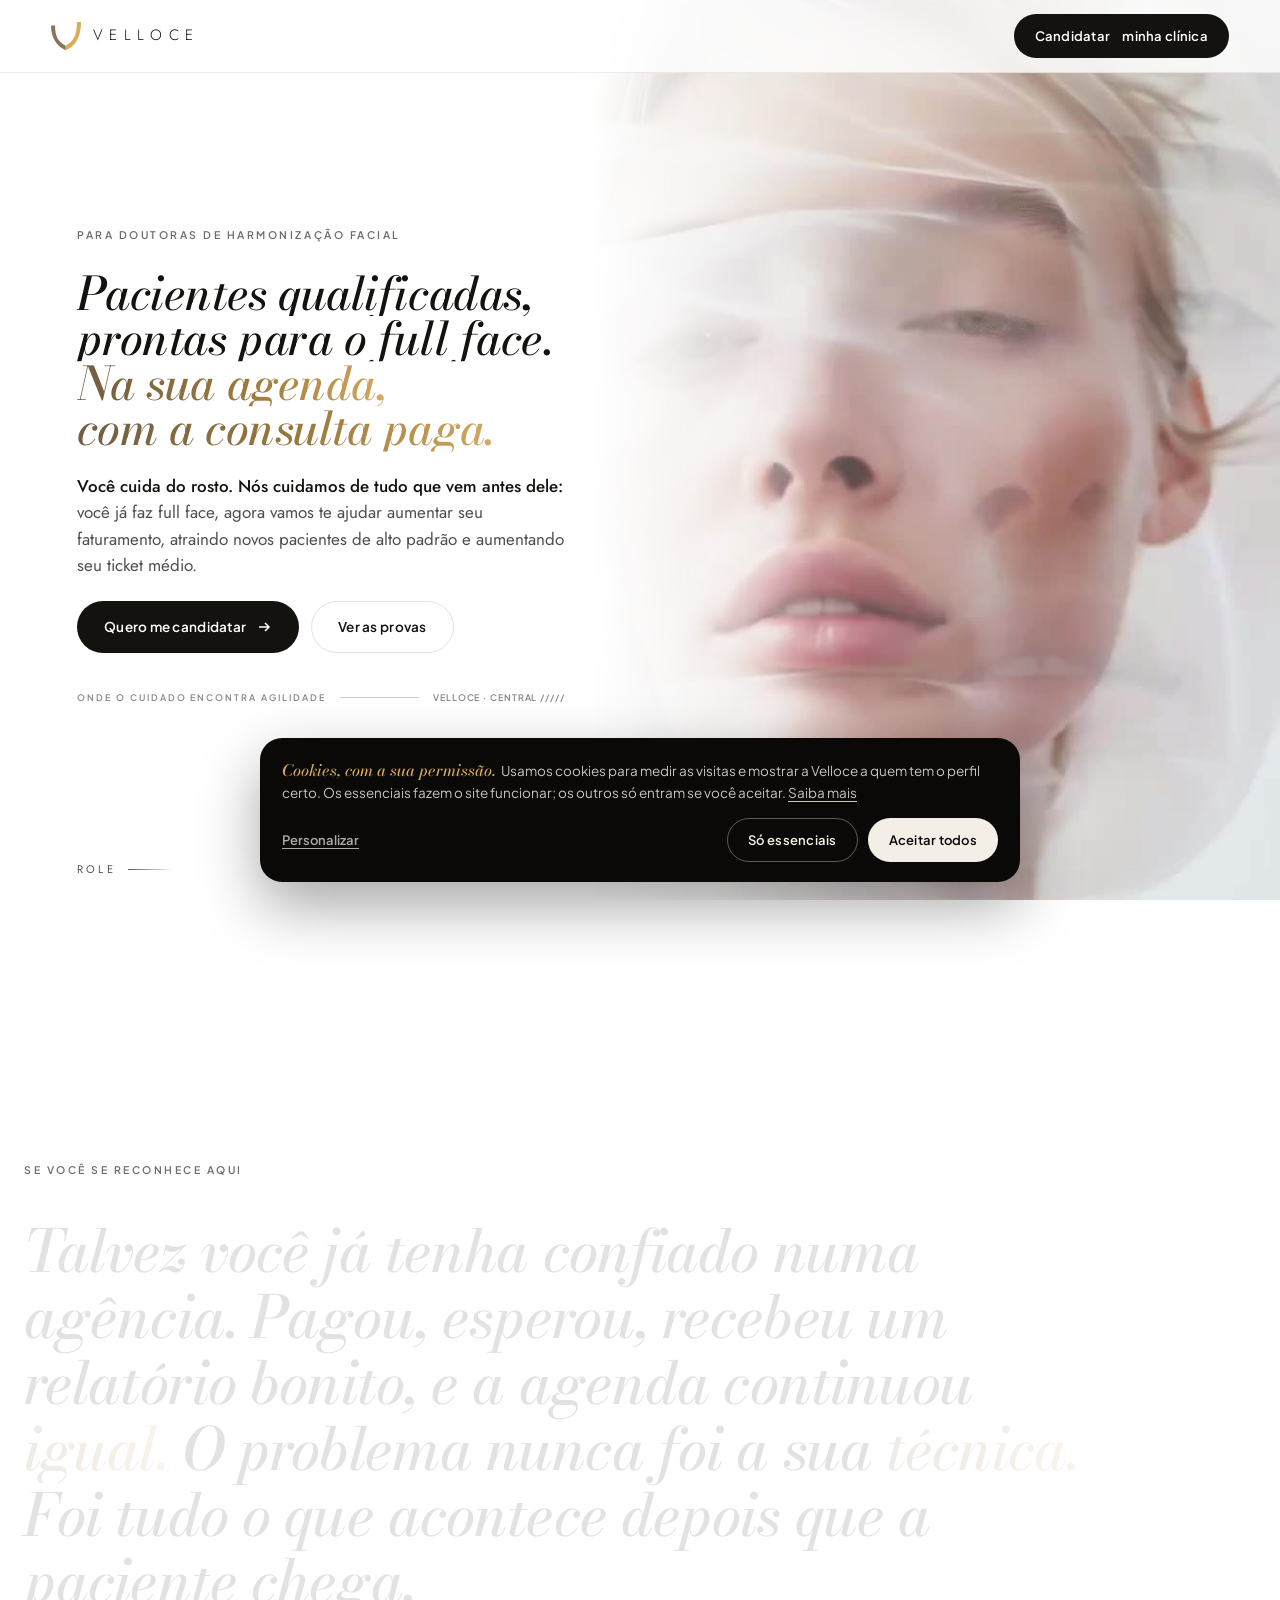
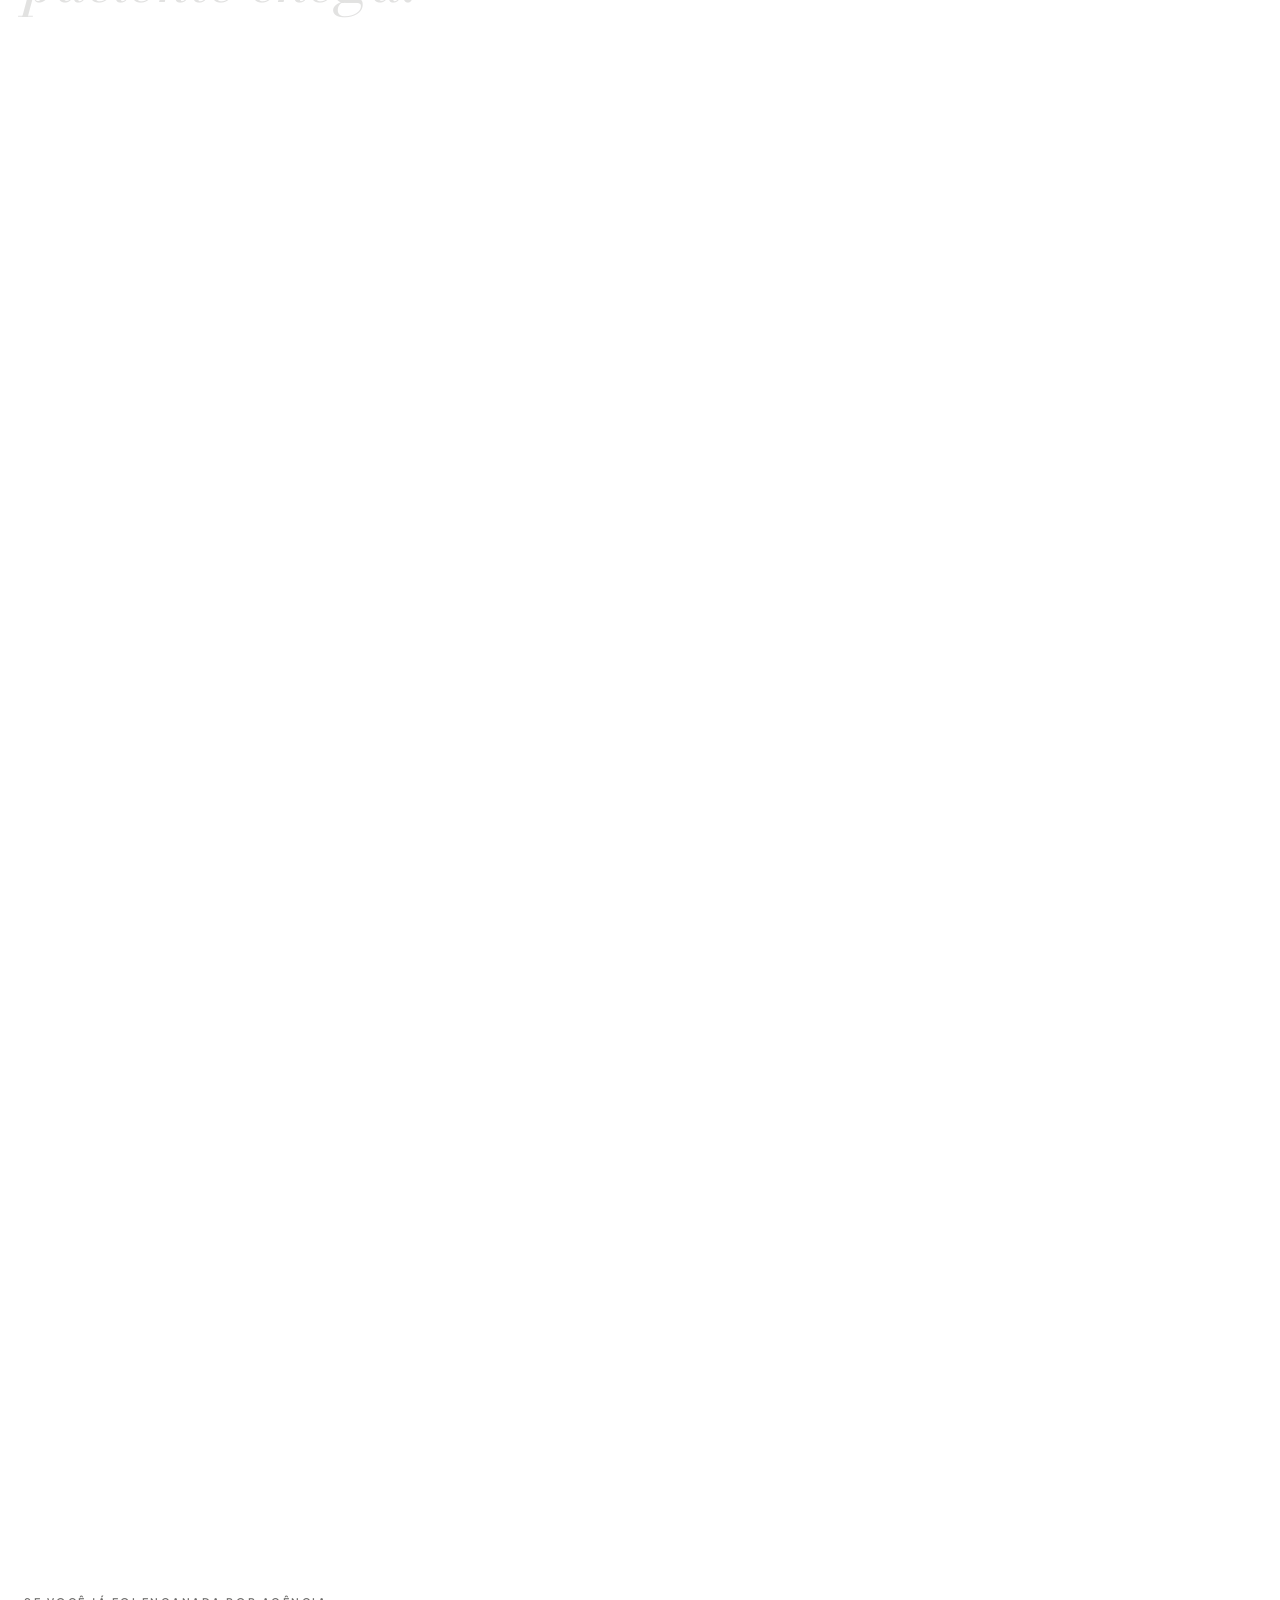
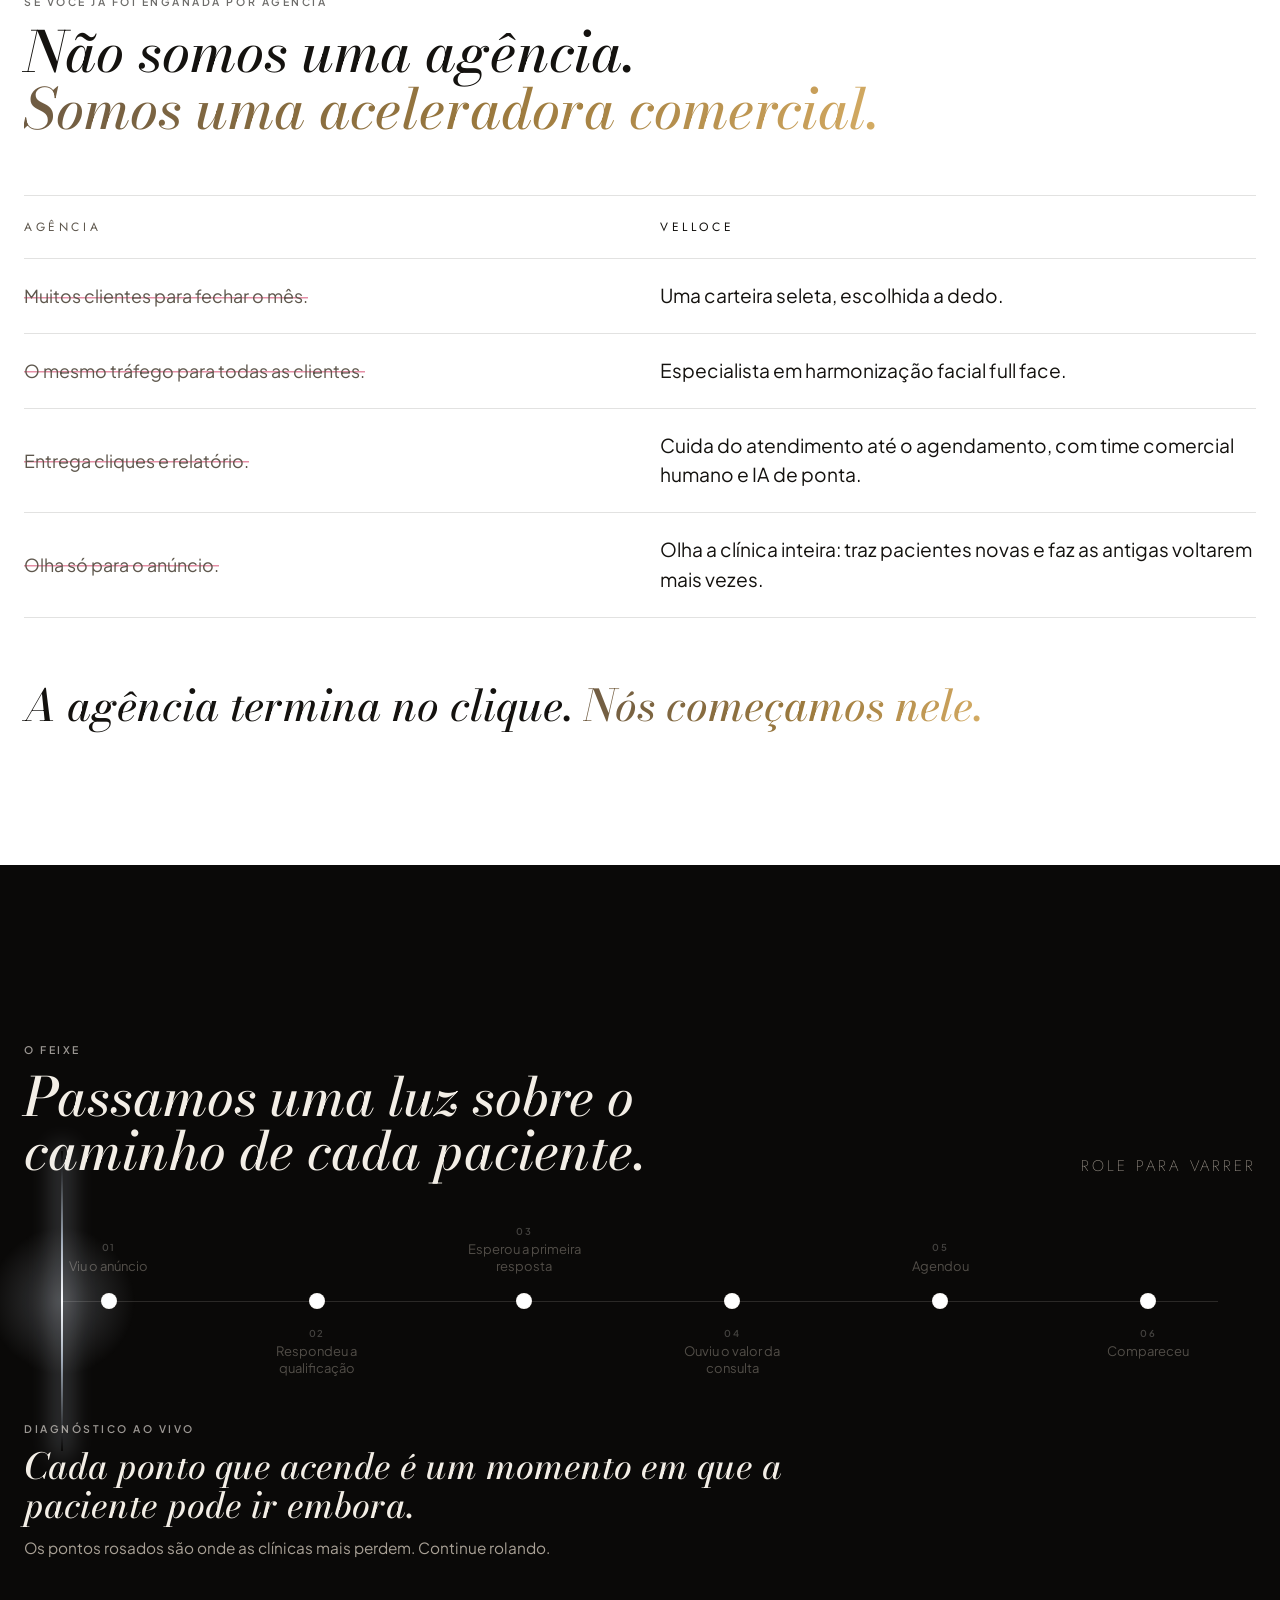
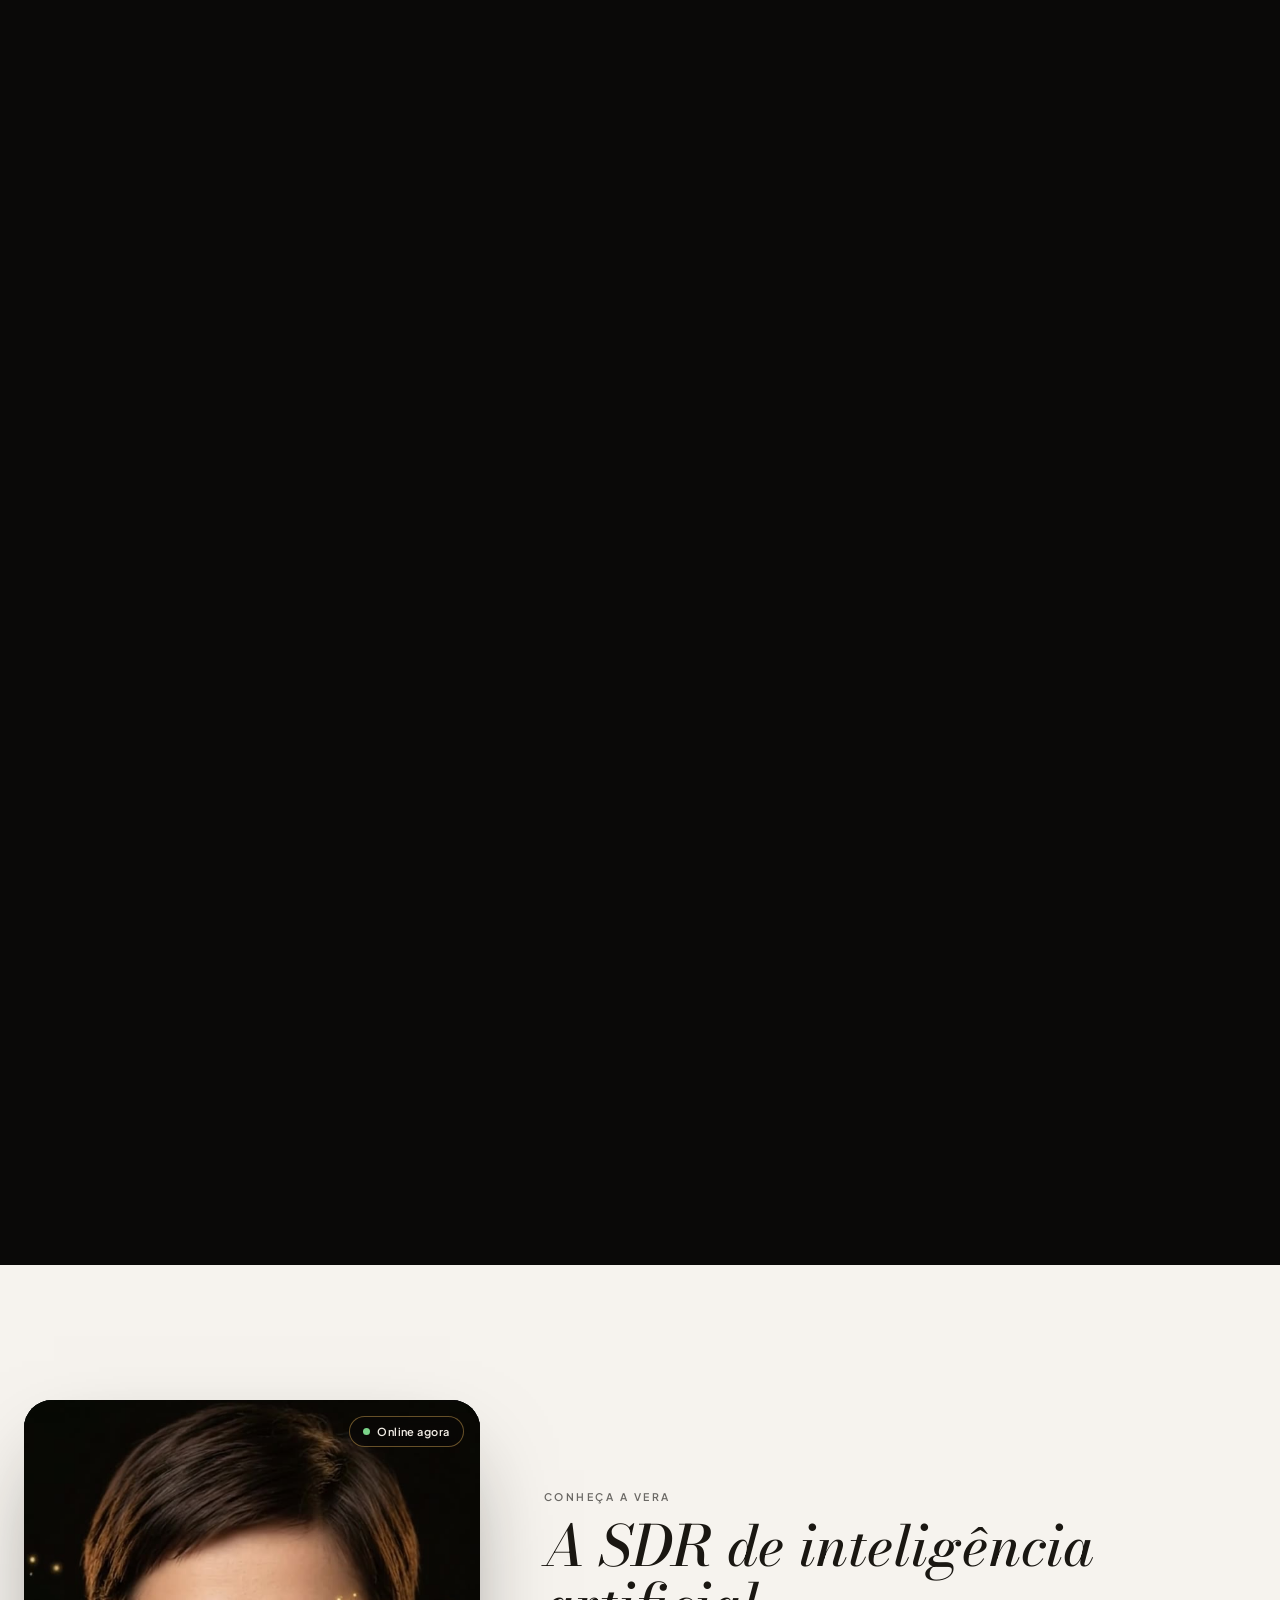
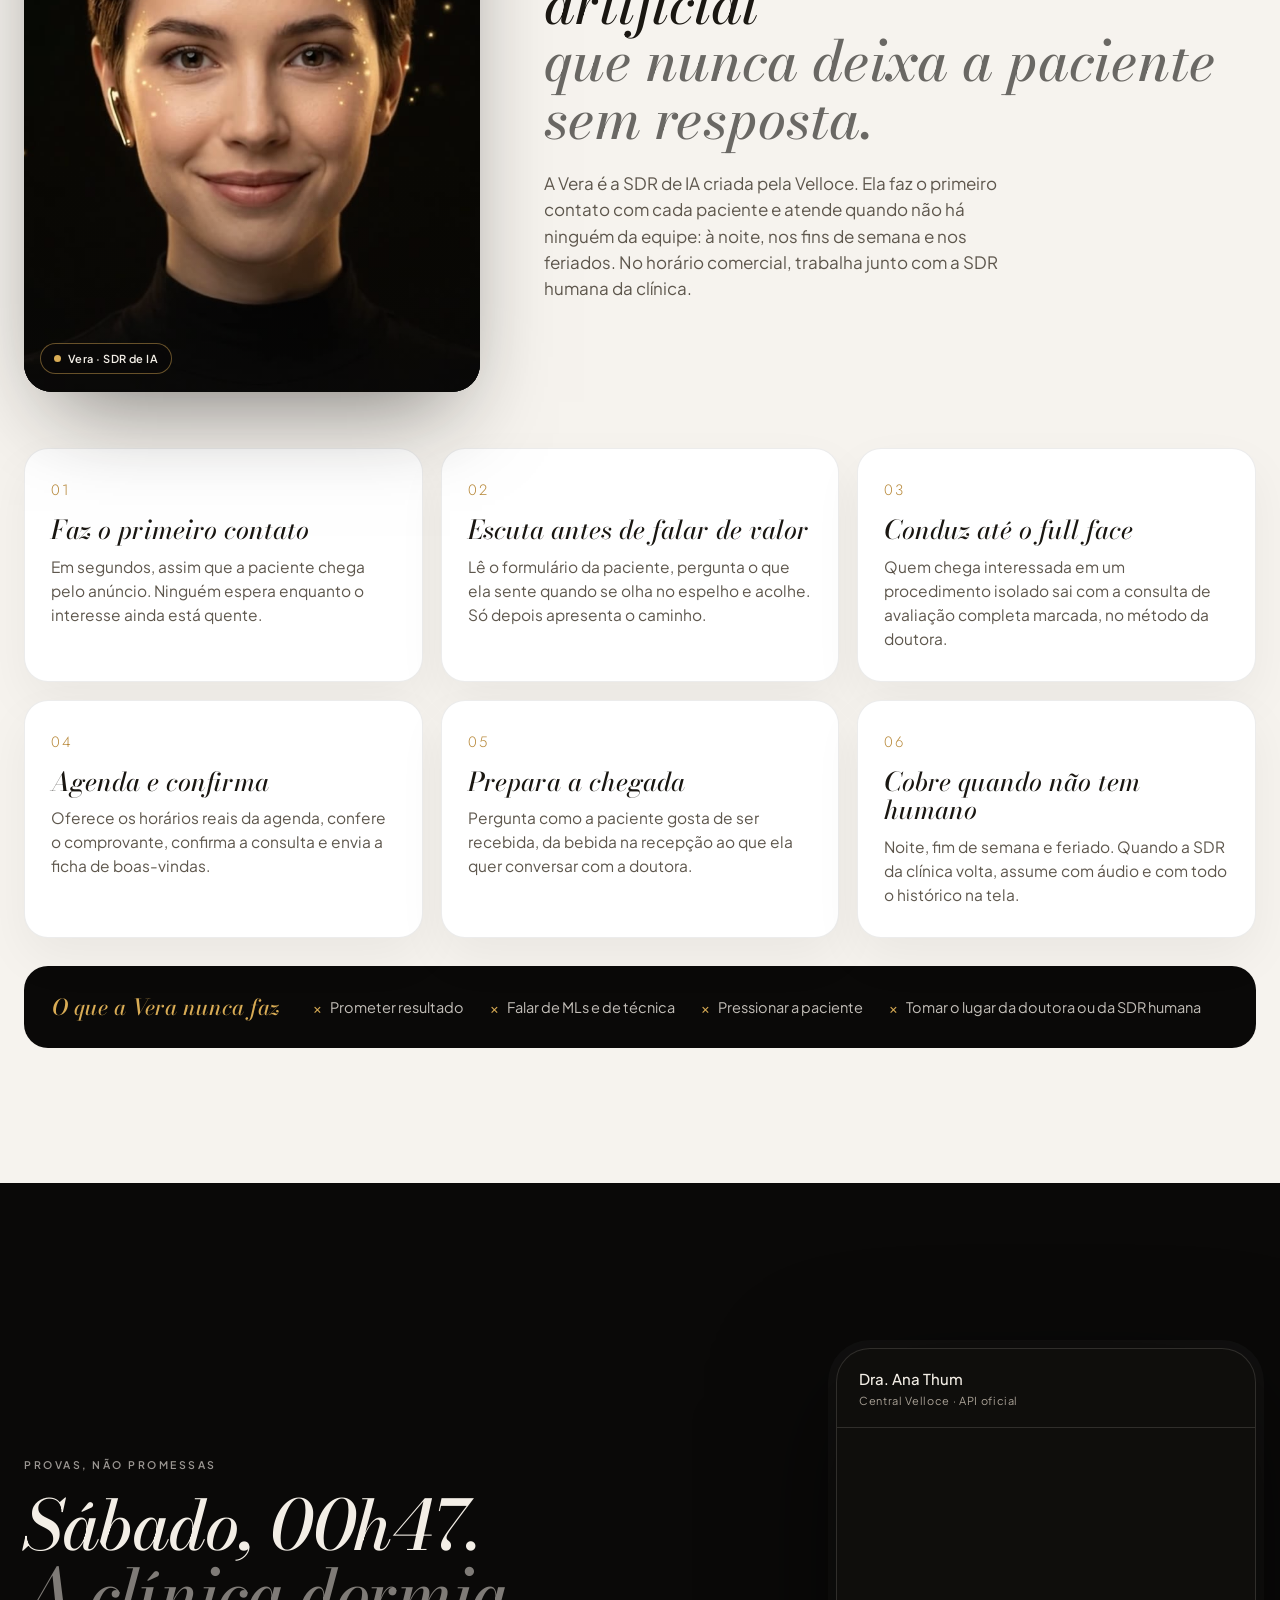
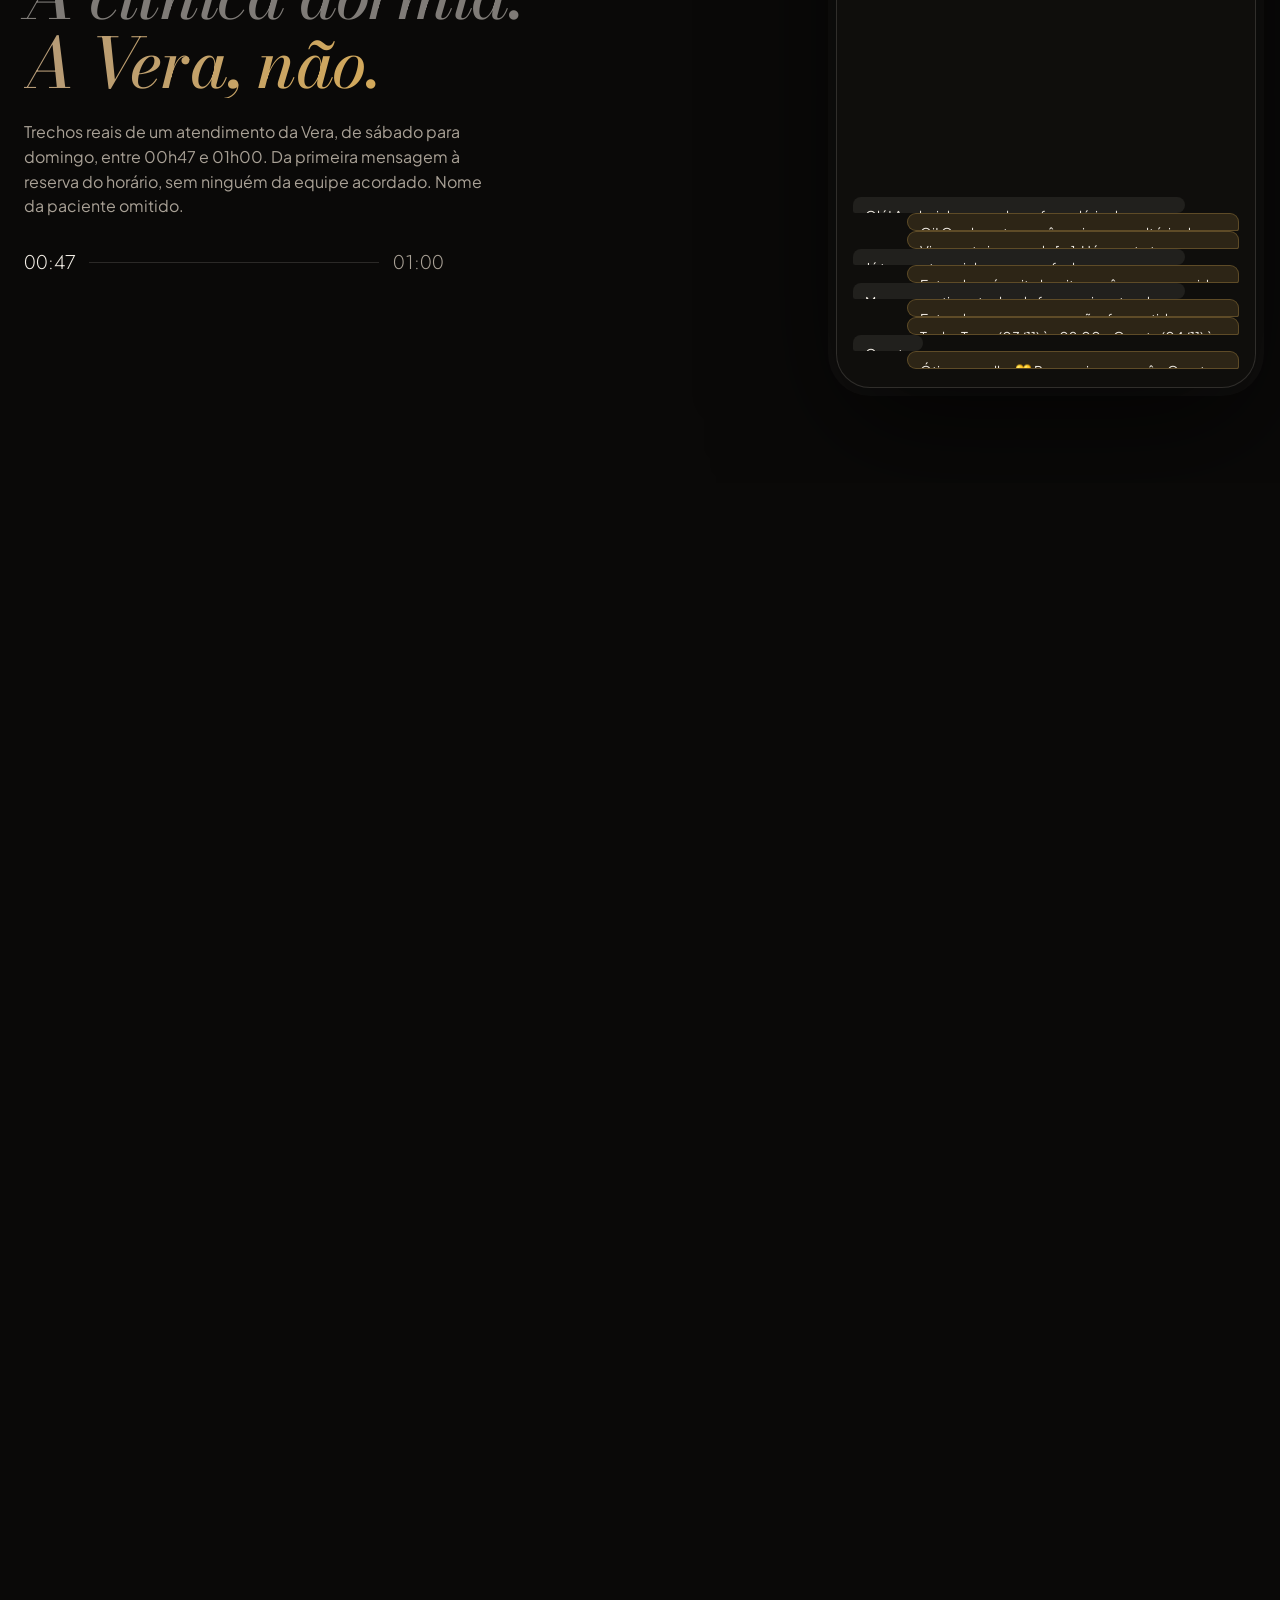
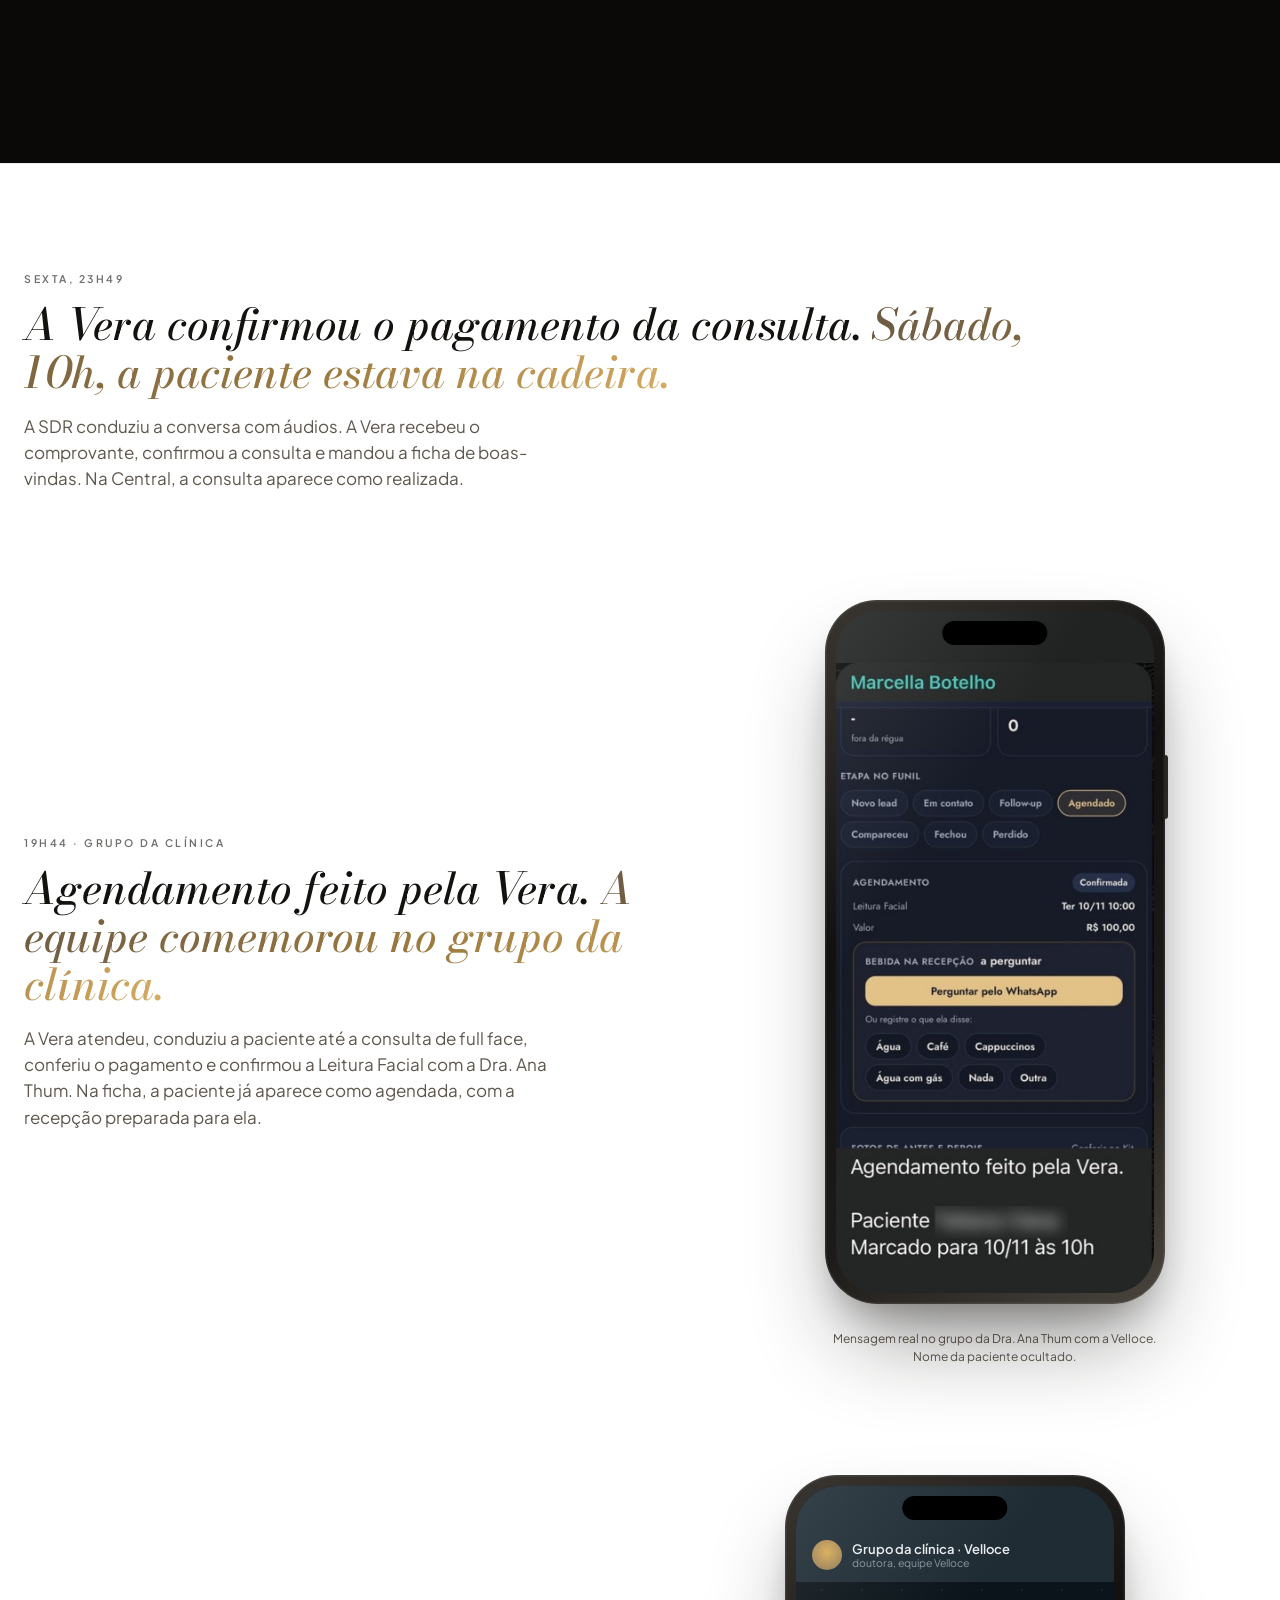
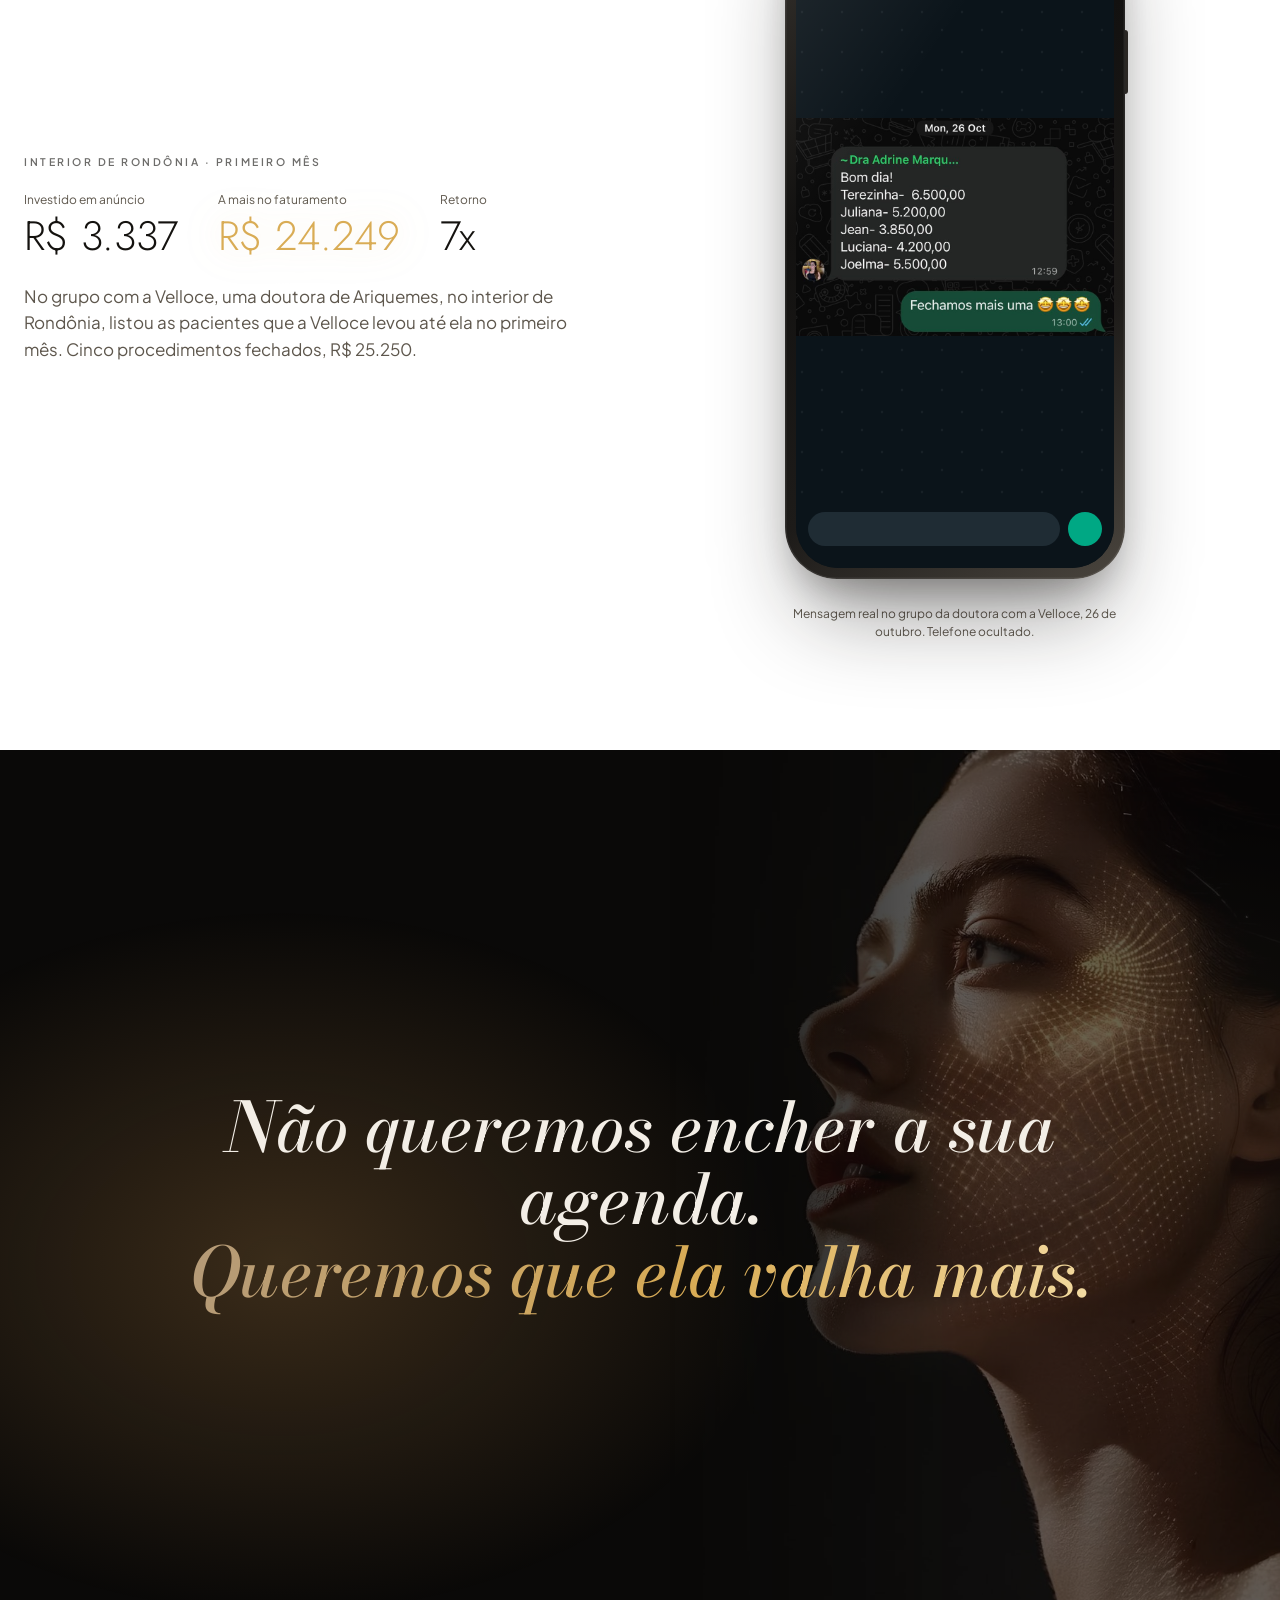
==== commit cb547faa: "Troca frase do jantar pela de viagem Co-Authored-By: Claude Opus 5.5 <noreply@anthropic.com> Claude-" ====
--- a/index.html
+++ b/index.html
@@ -254,7 +254,7 @@
     <div class="glowv" aria-hidden="true"></div><div class="vida-ph" aria-hidden="true"></div>
     <div class="wrap vwrap">
       <div class="sc" style="--t1:0;--t2:.22"><p class="vt">Não queremos encher a sua agenda.<br><em>Queremos que ela valha mais.</em></p></div>
-      <div class="sc" style="--t1:.25;--t2:.47"><p class="vt">O jantar em família,<br><em>sem o celular na mesa.</em></p></div>
+      <div class="sc" style="--t1:.25;--t2:.47"><p class="vt">Tempo e dinheiro para viajar,<br><em>com a agenda cheia na volta.</em></p></div>
       <div class="sc" style="--t1:.5;--t2:.72"><p class="vt">O sábado com quem você ama,<br><em>enquanto a equipe cuida das pacientes.</em></p></div>
       <div class="sc" style="--t1:.75;--t2:2"><p class="vt sm">Mais faturamento. Ticket médio maior. Pacientes que voltam.<br><em>E tempo para viver o que esse resultado compra.</em></p></div>
     </div>
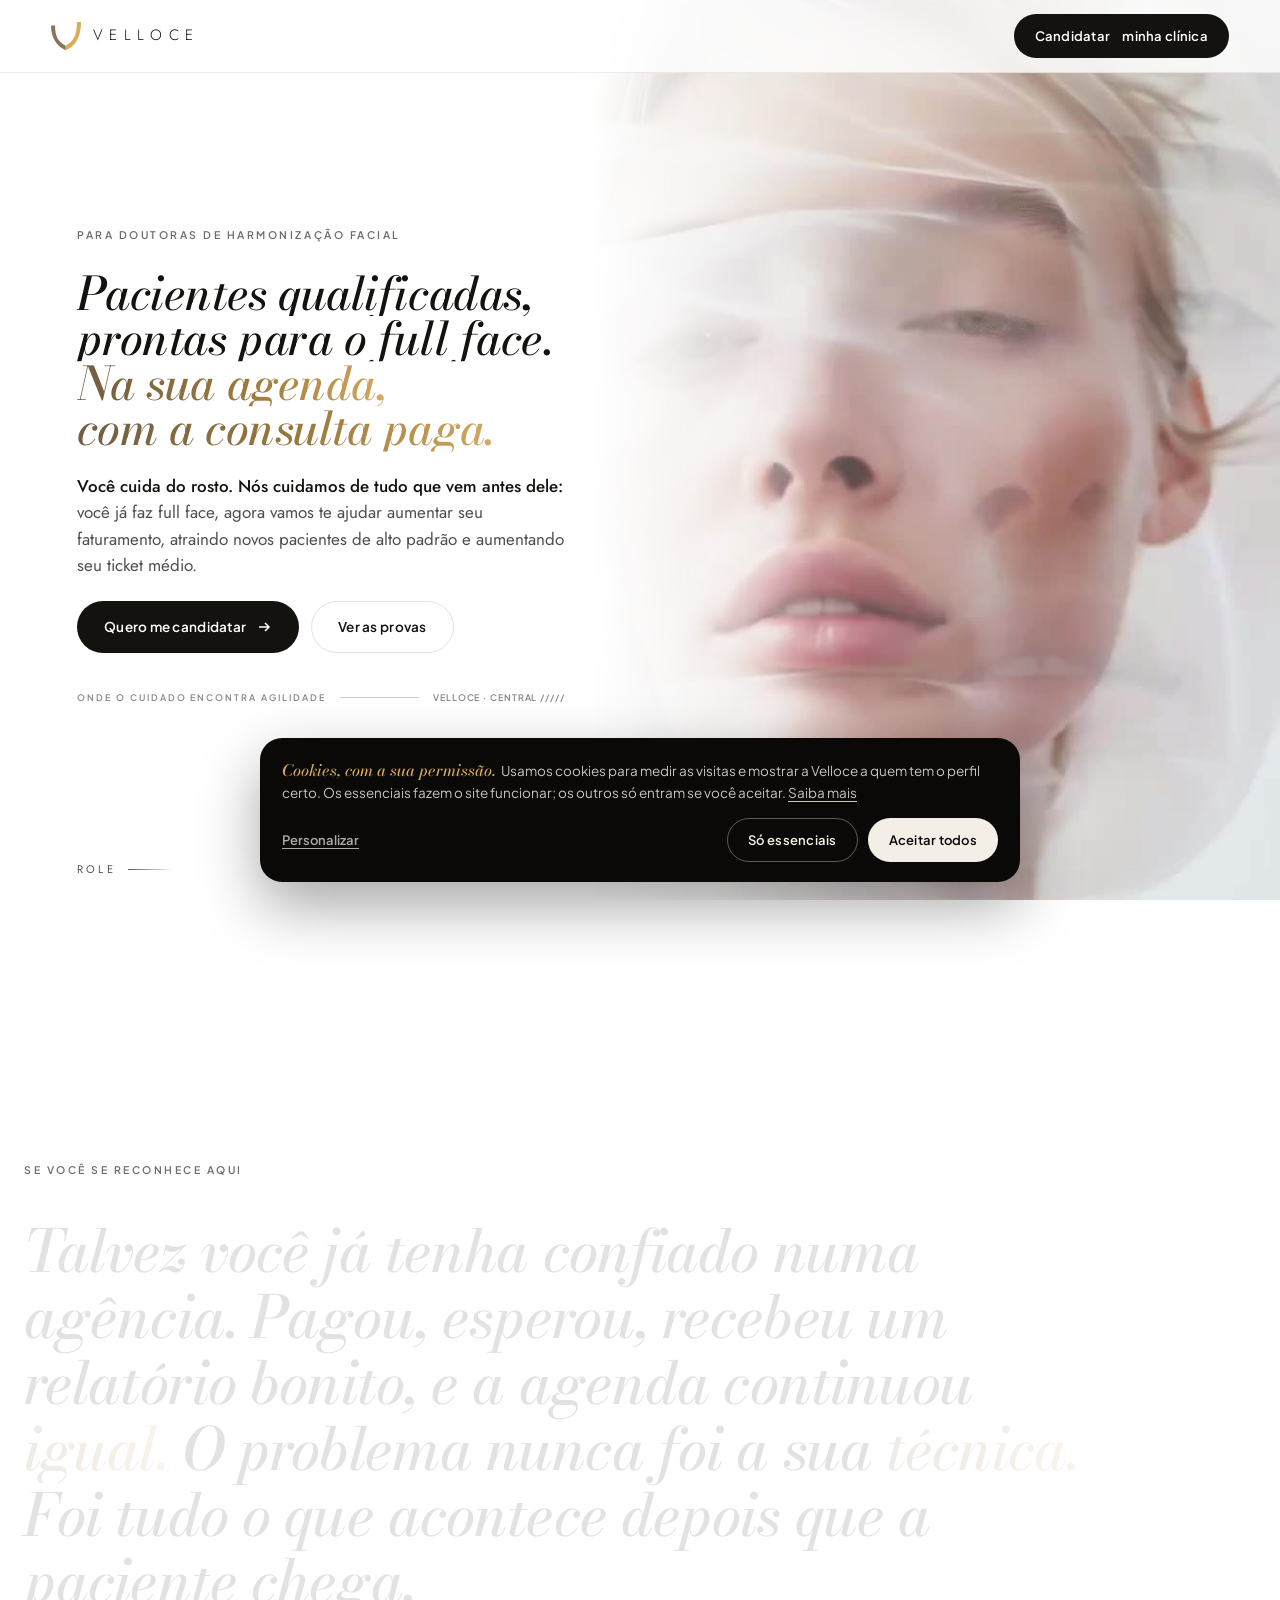
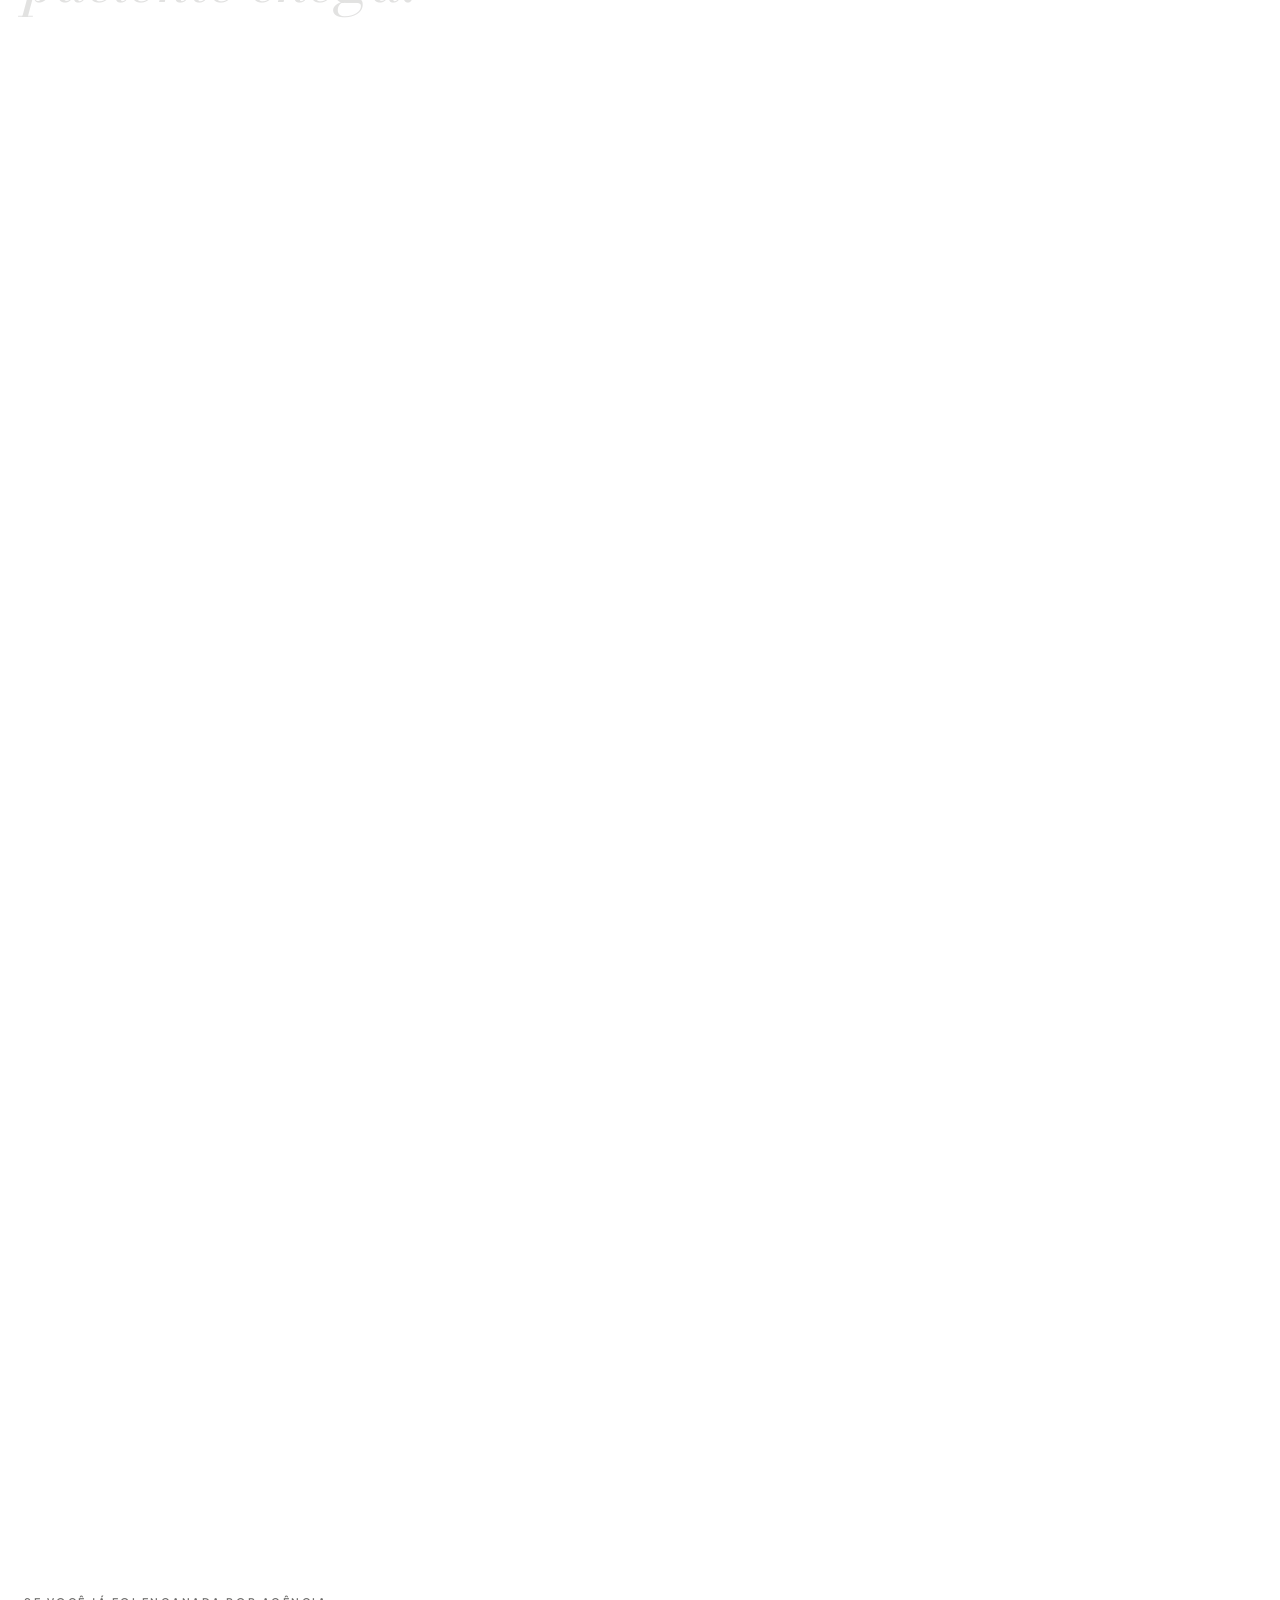
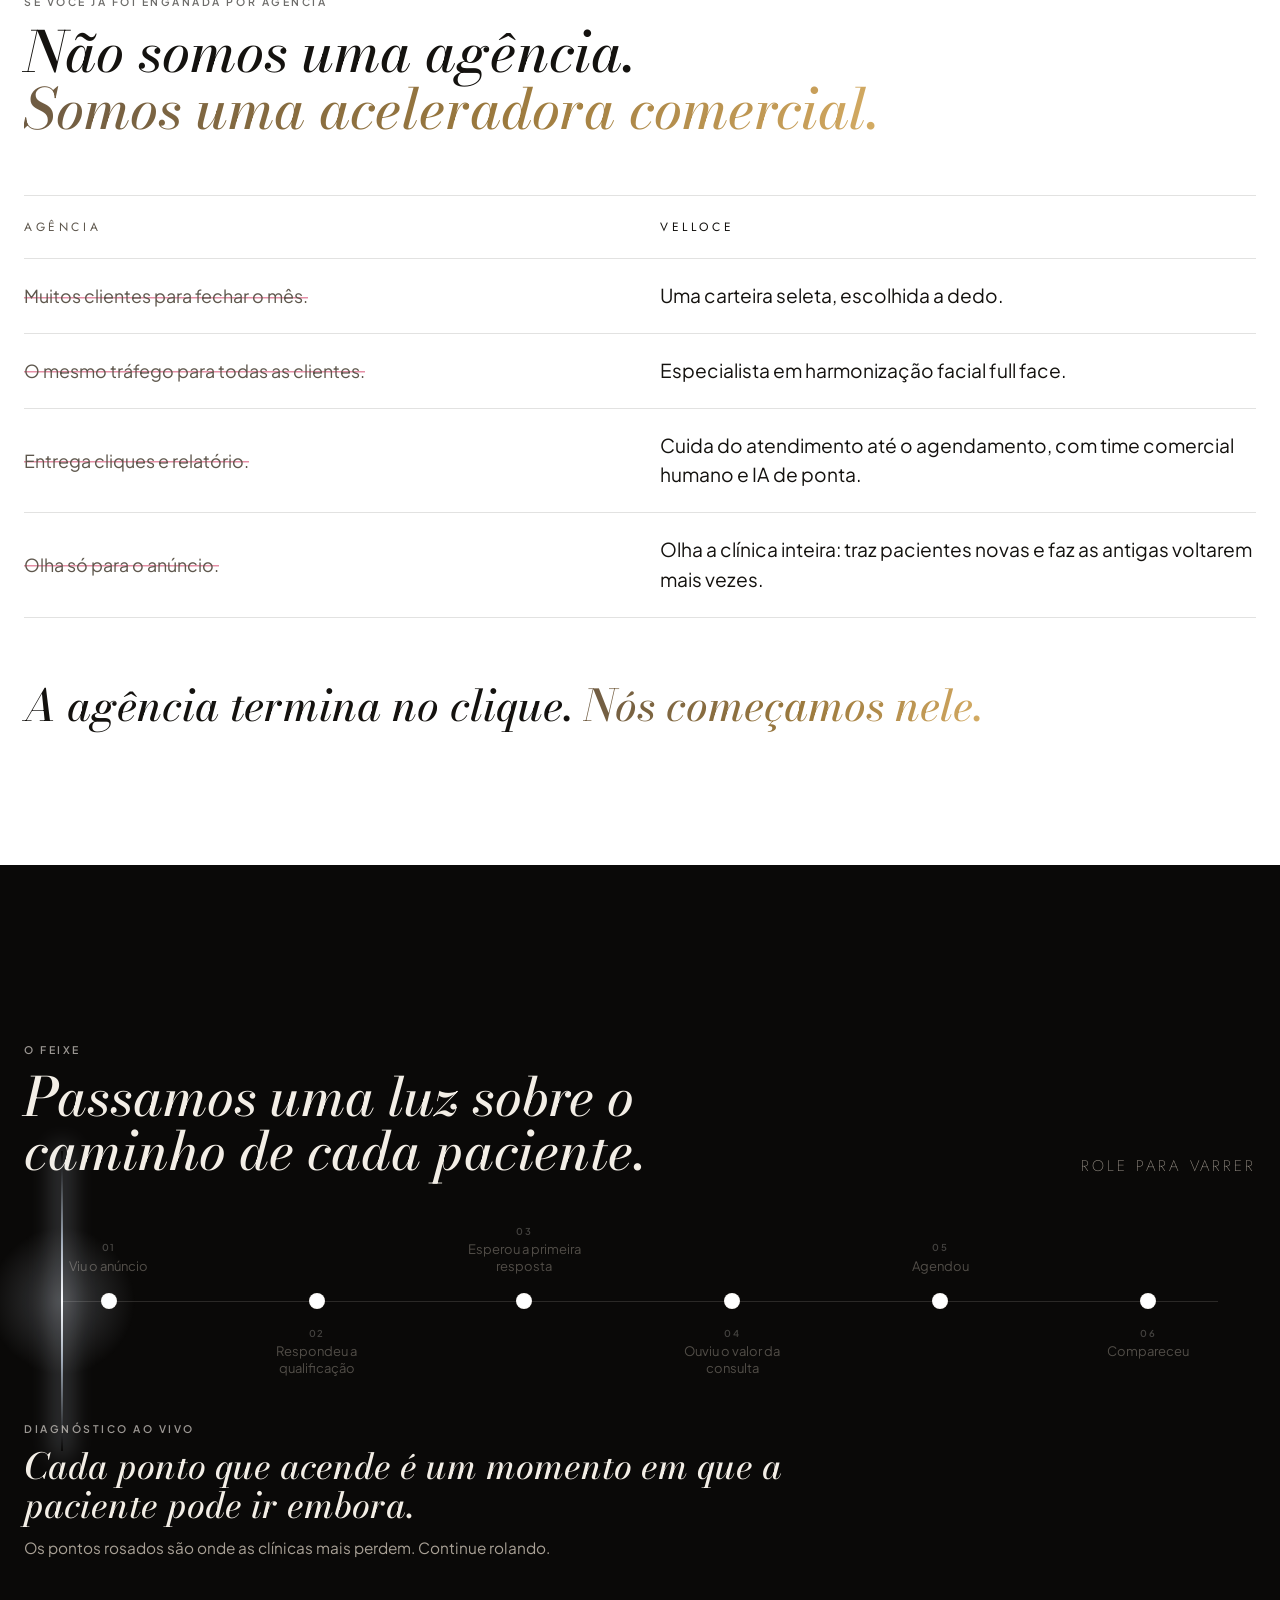
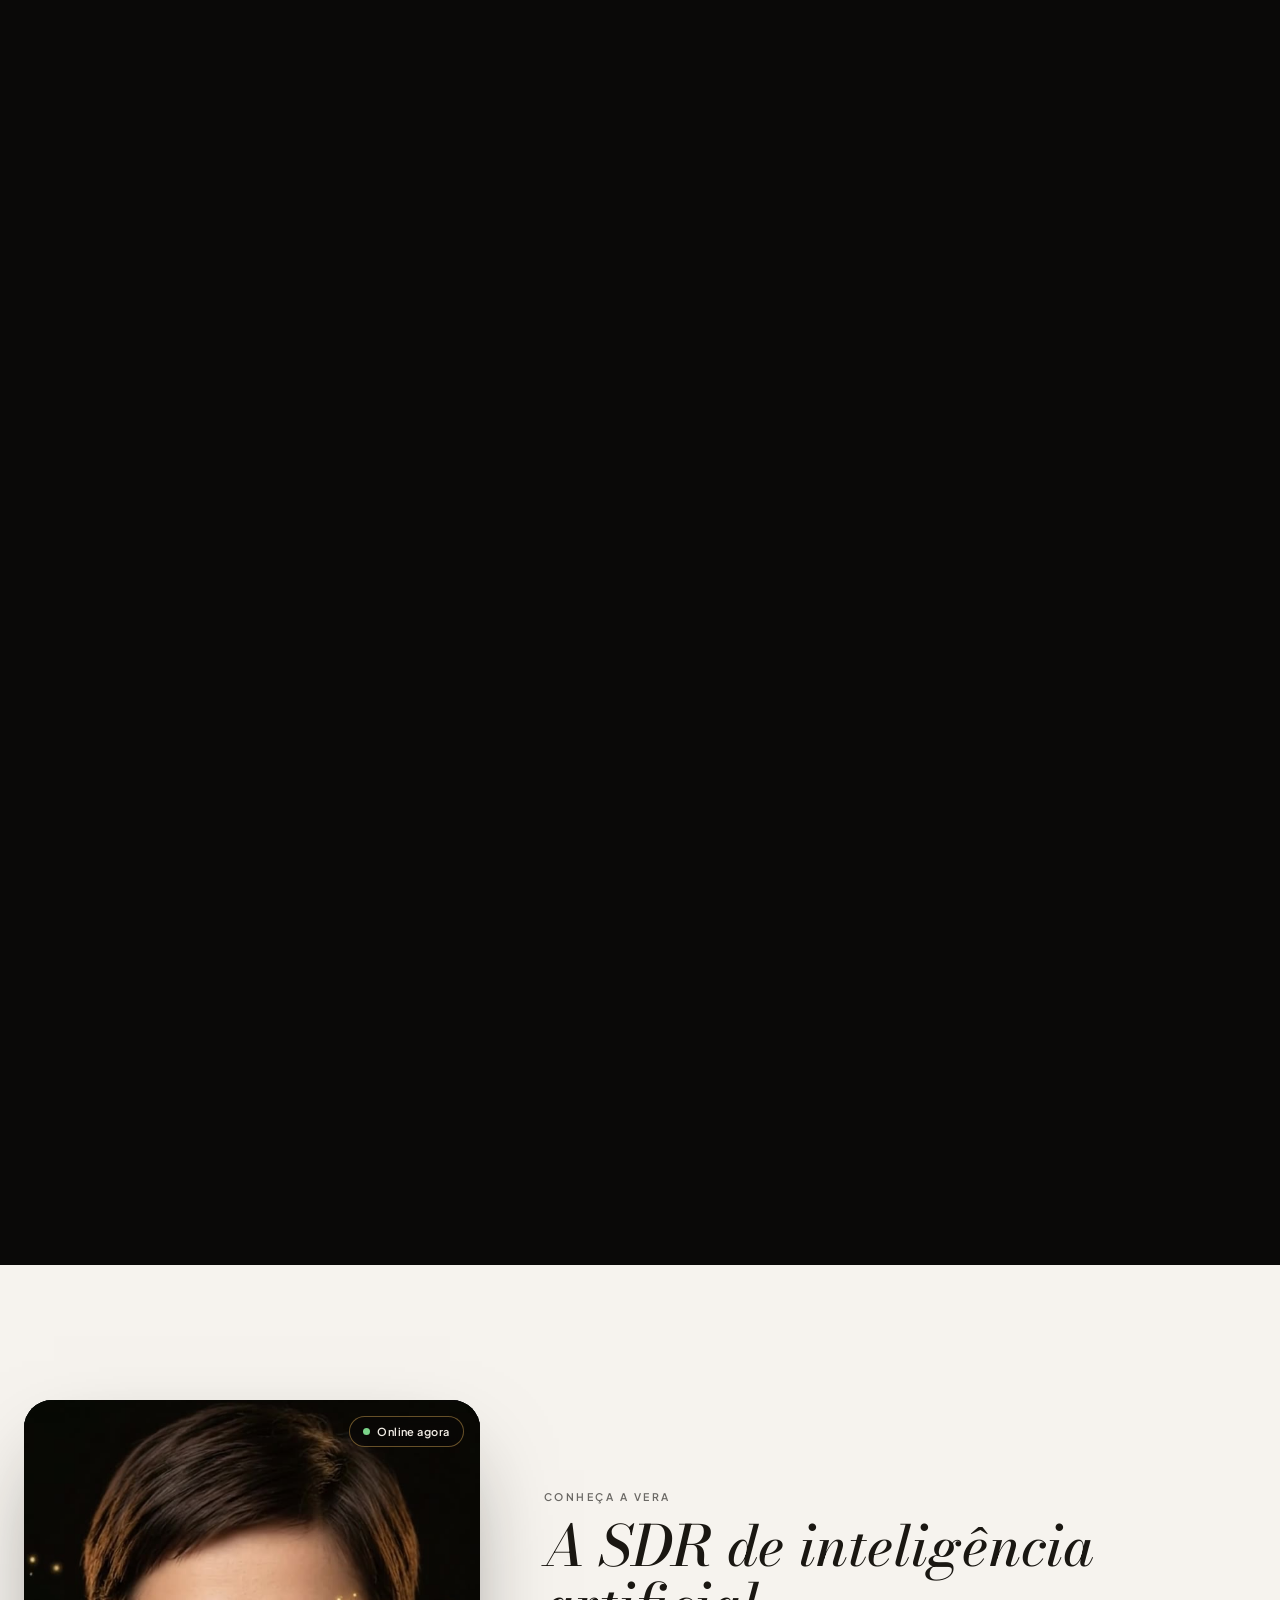
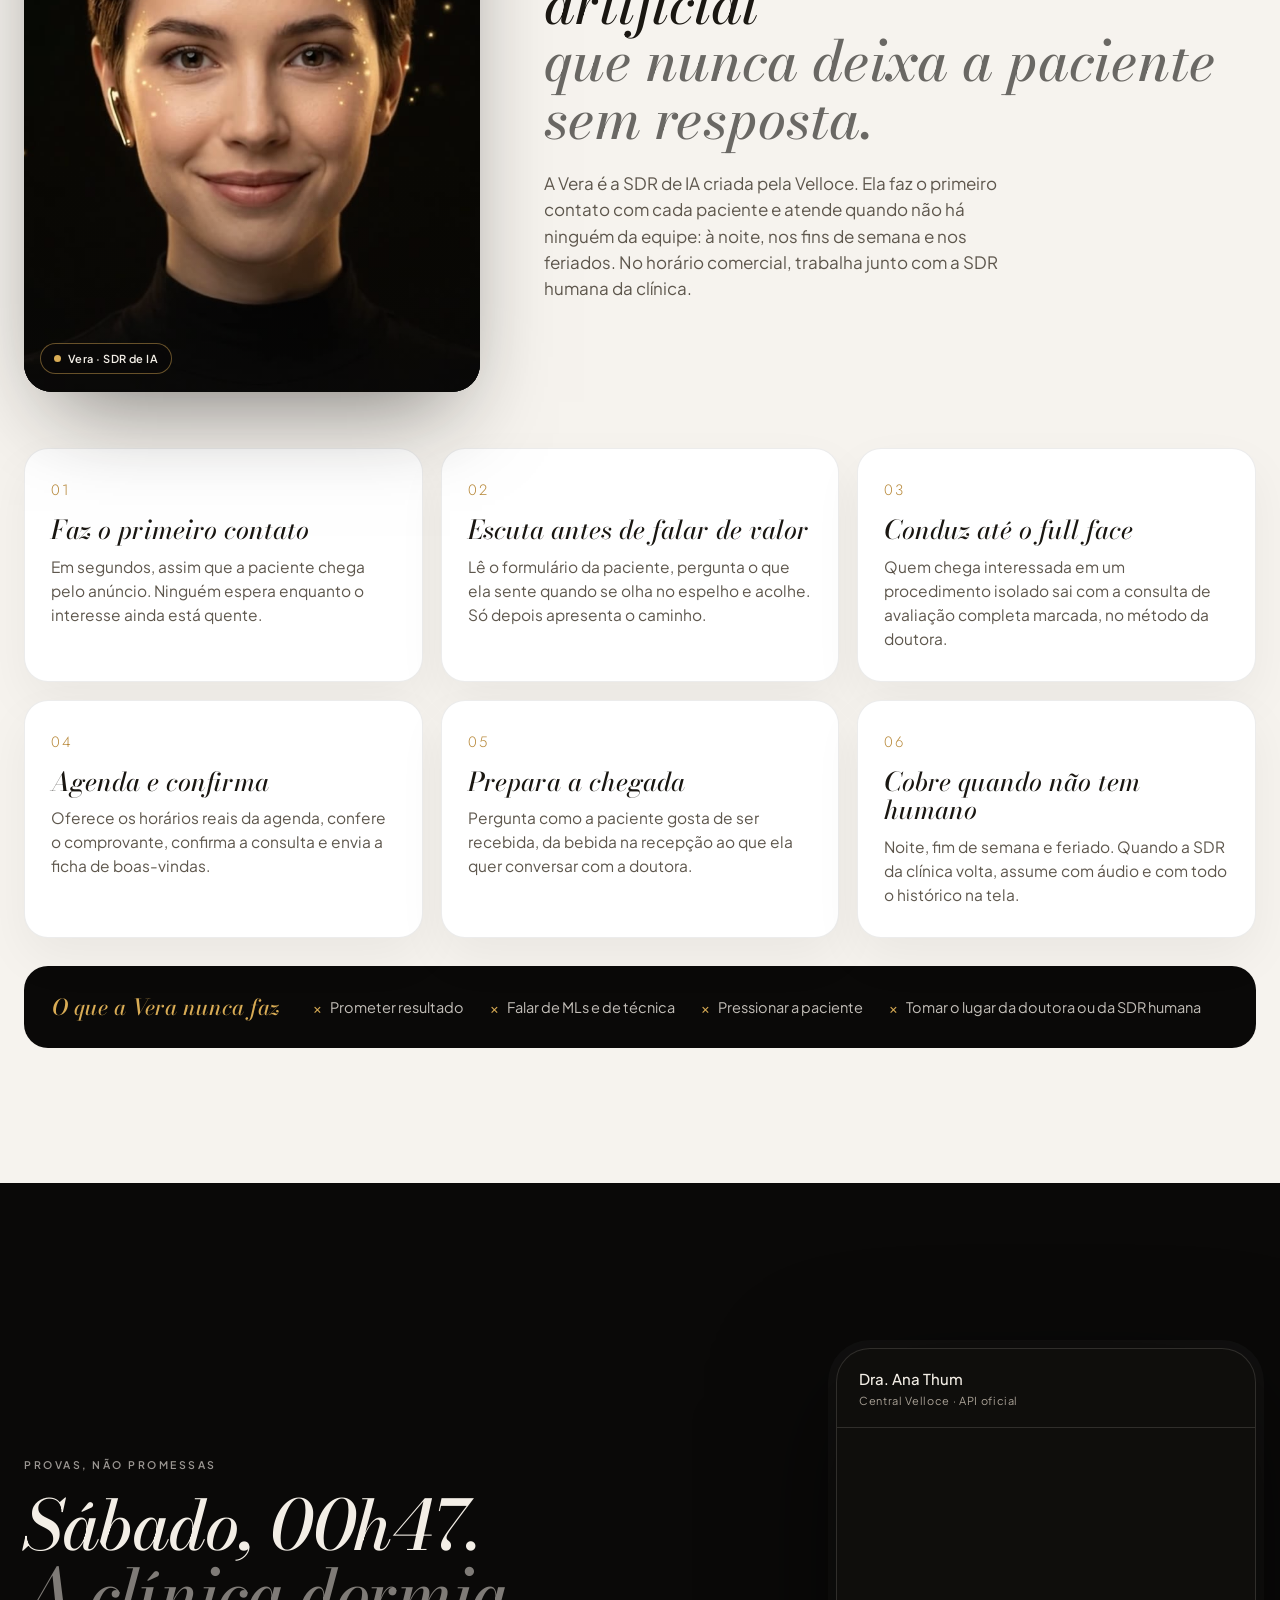
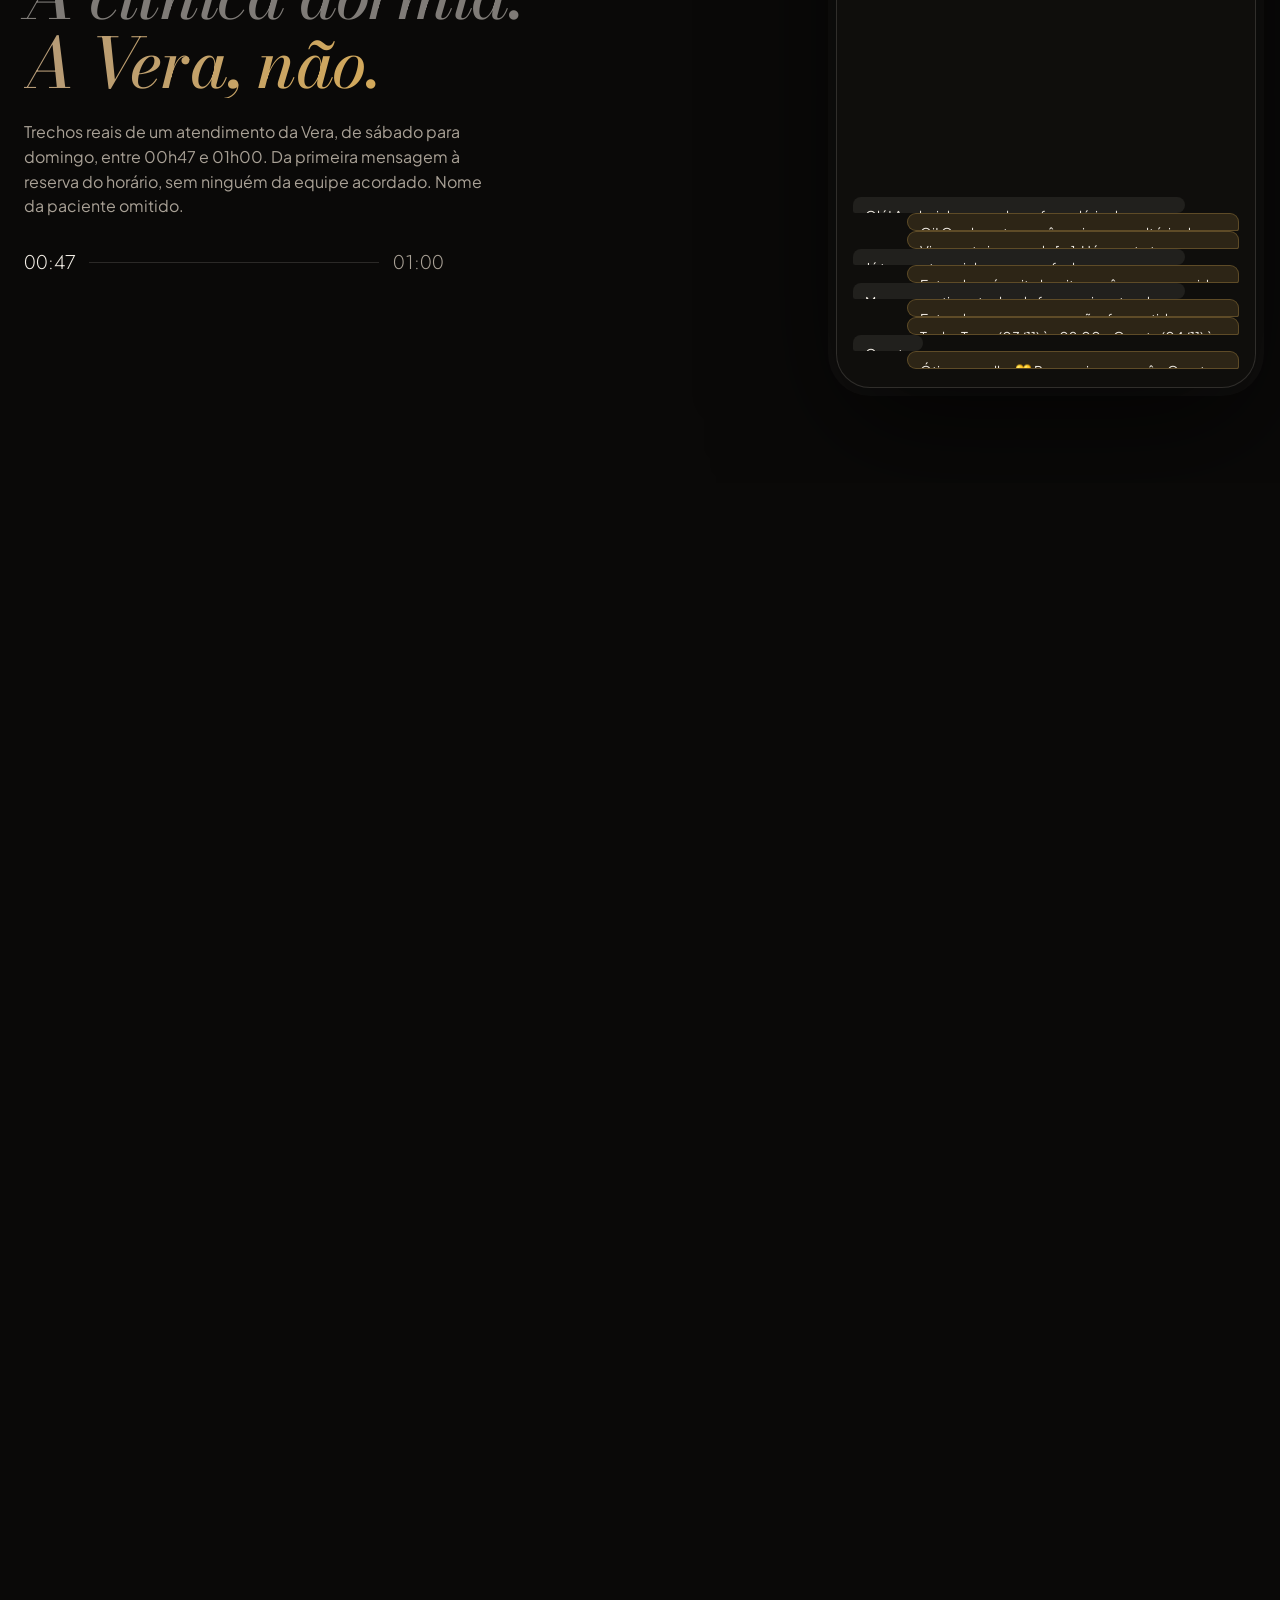
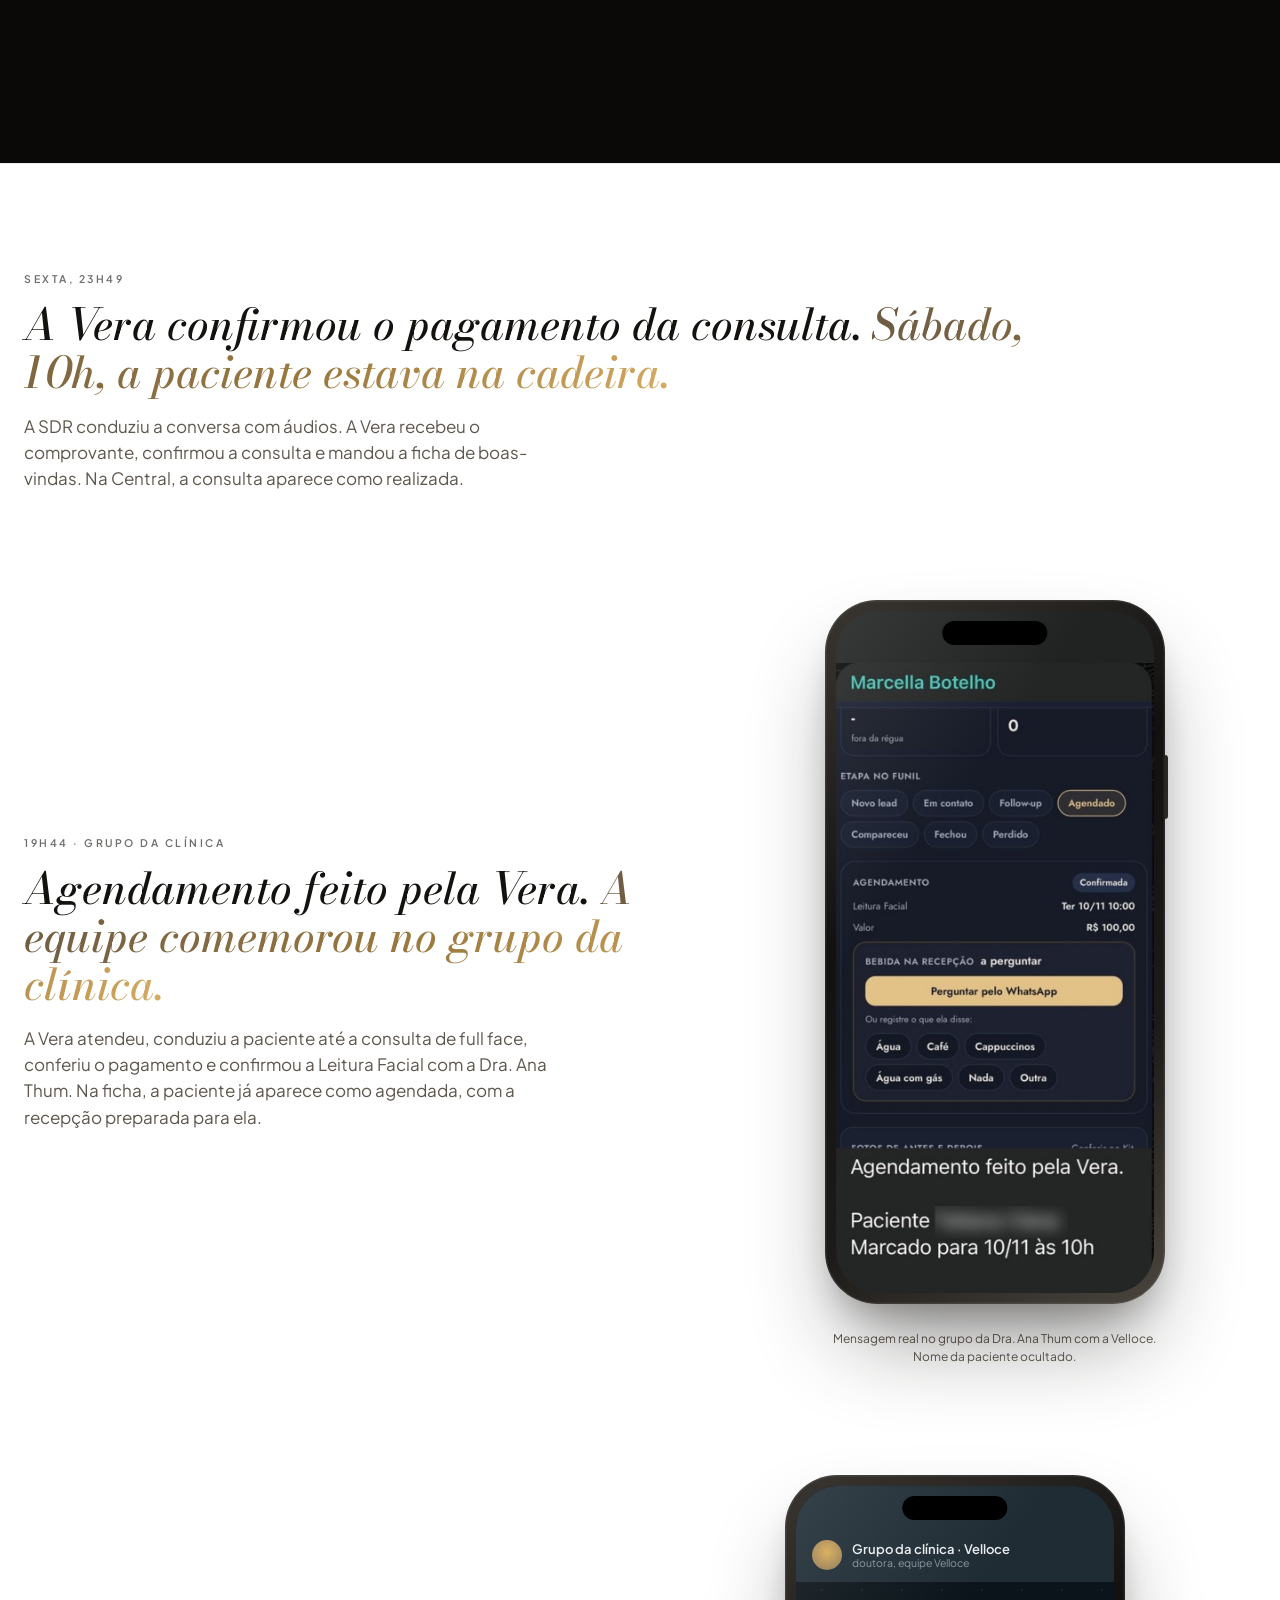
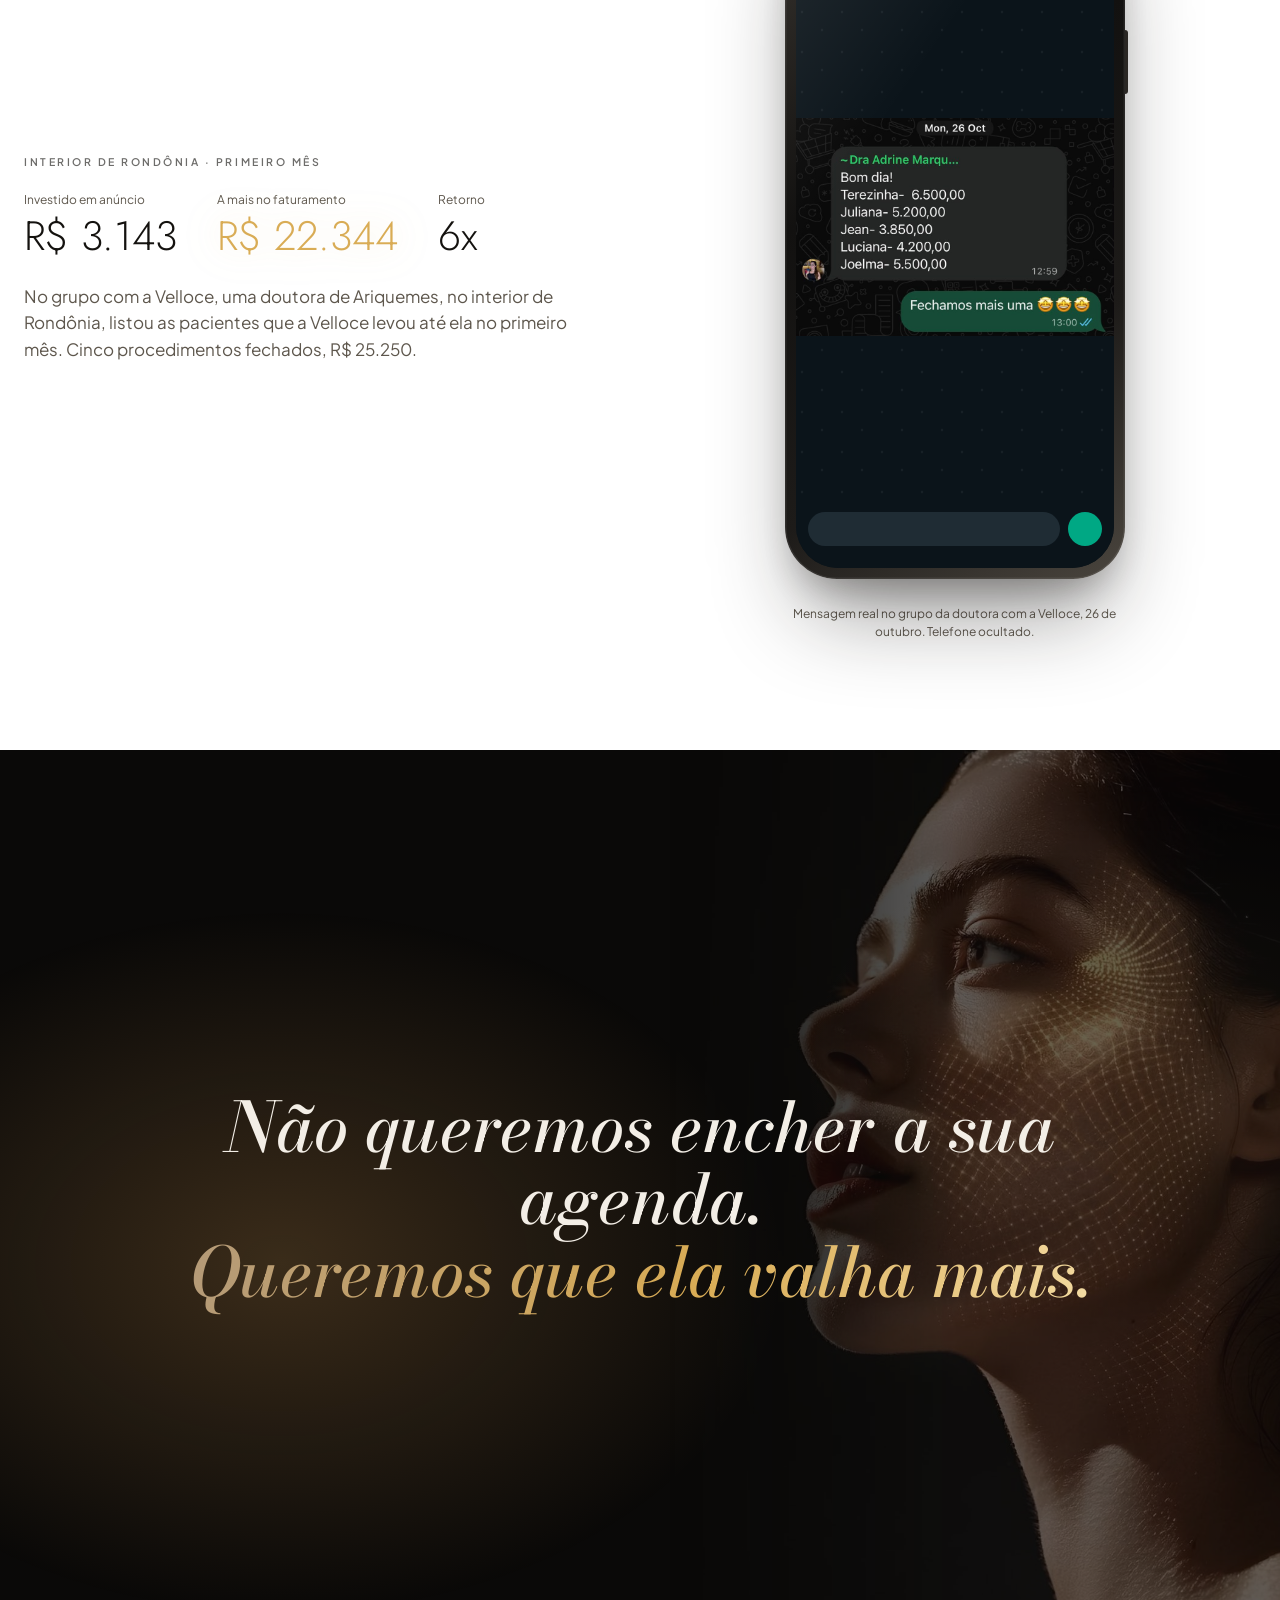
==== commit 4beea34f: "Bio do Juan na candidatura Co-Authored-By: Claude Opus 5.5 <noreply@anthropic.com> Claude-Session: h" ====
--- a/index.html
+++ b/index.html
@@ -693,10 +693,14 @@
   <div class="wrap ct">
     <div>
       <figure class="juan rv">
-        <img src="img/juan.jpg" alt="Juan Botelho, fundador da Velloce" width="700" height="883" loading="lazy">
-        <div class="pin" style="left:50%;top:29%;--d:.2s"><i class="pin-dot"></i><i class="pin-line" style="width:76px;transform:rotate(-35deg)"></i><span class="pin-tag" style="transform:translate(62px,-44px) translate(0,-50%)">Juan Botelho · Fundador</span></div>
+        <img src="img/juan.jpg" alt="Juan Botelho, sócio-fundador da Velloce" width="700" height="883" loading="lazy">
+        <div class="pin" style="left:50%;top:29%;--d:.2s"><i class="pin-dot"></i><i class="pin-line" style="width:76px;transform:rotate(-35deg)"></i><span class="pin-tag" style="transform:translate(62px,-44px) translate(0,-50%)">Juan Botelho · Sócio-fundador</span></div>
         <div class="pin" style="left:62%;top:55%;--d:.55s"><i class="pin-dot"></i><i class="pin-line" style="width:62px;transform:rotate(40deg)"></i><span class="pin-tag" style="transform:translate(48px,40px) translate(0,-50%)">Resposta em até 1 dia útil</span></div>
       </figure>
+      <div class="jbio rv d1">
+        <p class="jname">Juan Botelho <span>Sócio-fundador</span></p>
+        <p>Estrategista de Marketing e Vendas, especialista no mercado de harmonização facial. Já atuou em projetos com <b>mais de 200 doutores</b> e gerenciou <b>mais de R$ 2 milhões em investimentos em tráfego pago</b>, desenvolvendo estratégias de aquisição, posicionamento e crescimento para clínicas de estética.</p>
+      </div>
       <h2 class="rv">Candidate a sua clínica.</h2>
       <p class="sub rv d1">Cada candidatura é analisada pessoalmente pelo Juan Botelho, sócio fundador da Velloce. Você recebe a resposta em até um dia útil.</p>
       <p class="gold rv d2">Onde o cuidado encontra agilidade.</p>
--- a/css/site.css
+++ b/css/site.css
@@ -1126,3 +1126,10 @@
 .sc:first-child{--a:1}
 /* E.D.I.T.H: o retrato fica na largura da coluna (antes esticava na altura e passava por cima do texto) */
 .eport{align-self:center;width:100%;height:auto}
+
+/* bio do Juan na candidatura */
+.jbio{max-width:440px;margin:0 0 44px;padding-left:18px;border-left:1px solid var(--gold)}
+.jbio .jname{font-family:var(--serif);font-size:24px;line-height:1.1;margin:0 0 10px;color:var(--fg)}
+.jbio .jname span{display:block;font-family:var(--display);font-size:11px;letter-spacing:.32em;text-transform:uppercase;color:var(--taupe);margin-top:8px}
+.jbio p{font-size:15px;line-height:1.6;color:var(--muted);margin:0}
+.jbio b{font-weight:600;color:var(--fg)}
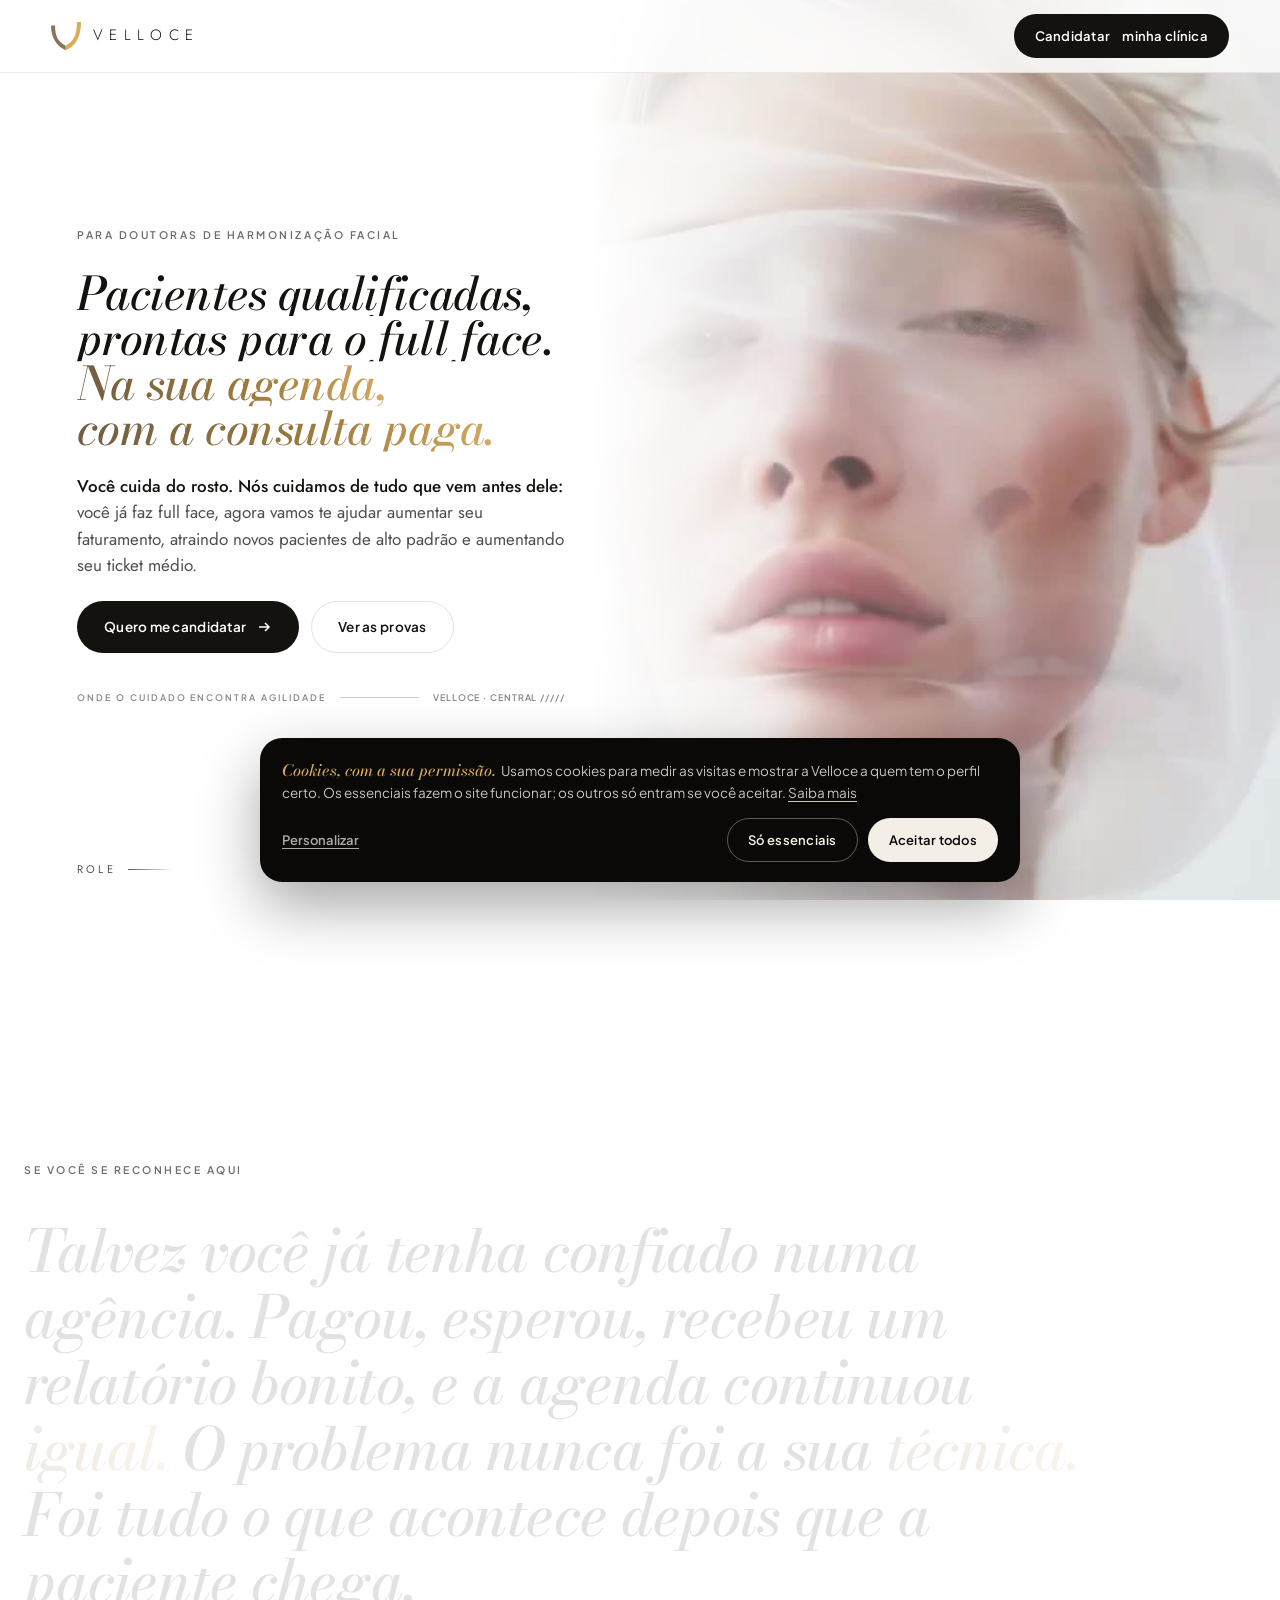
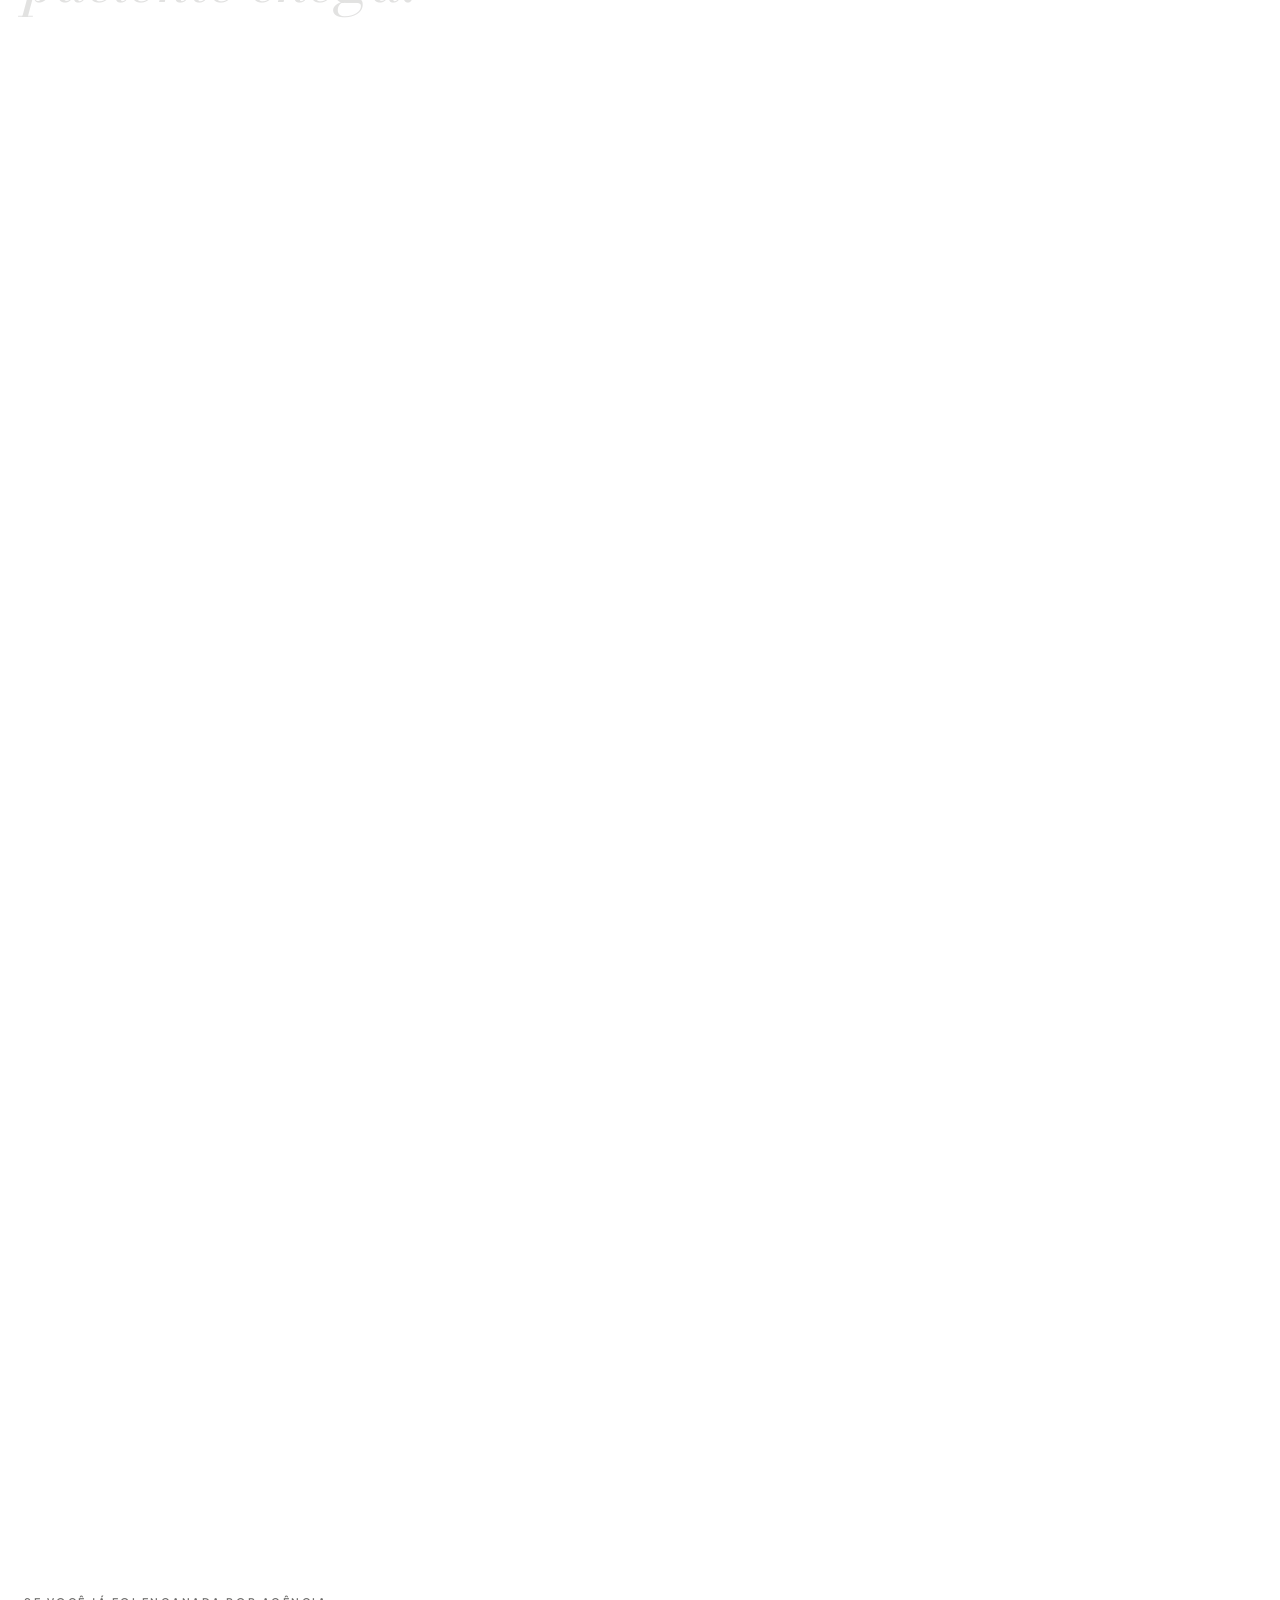
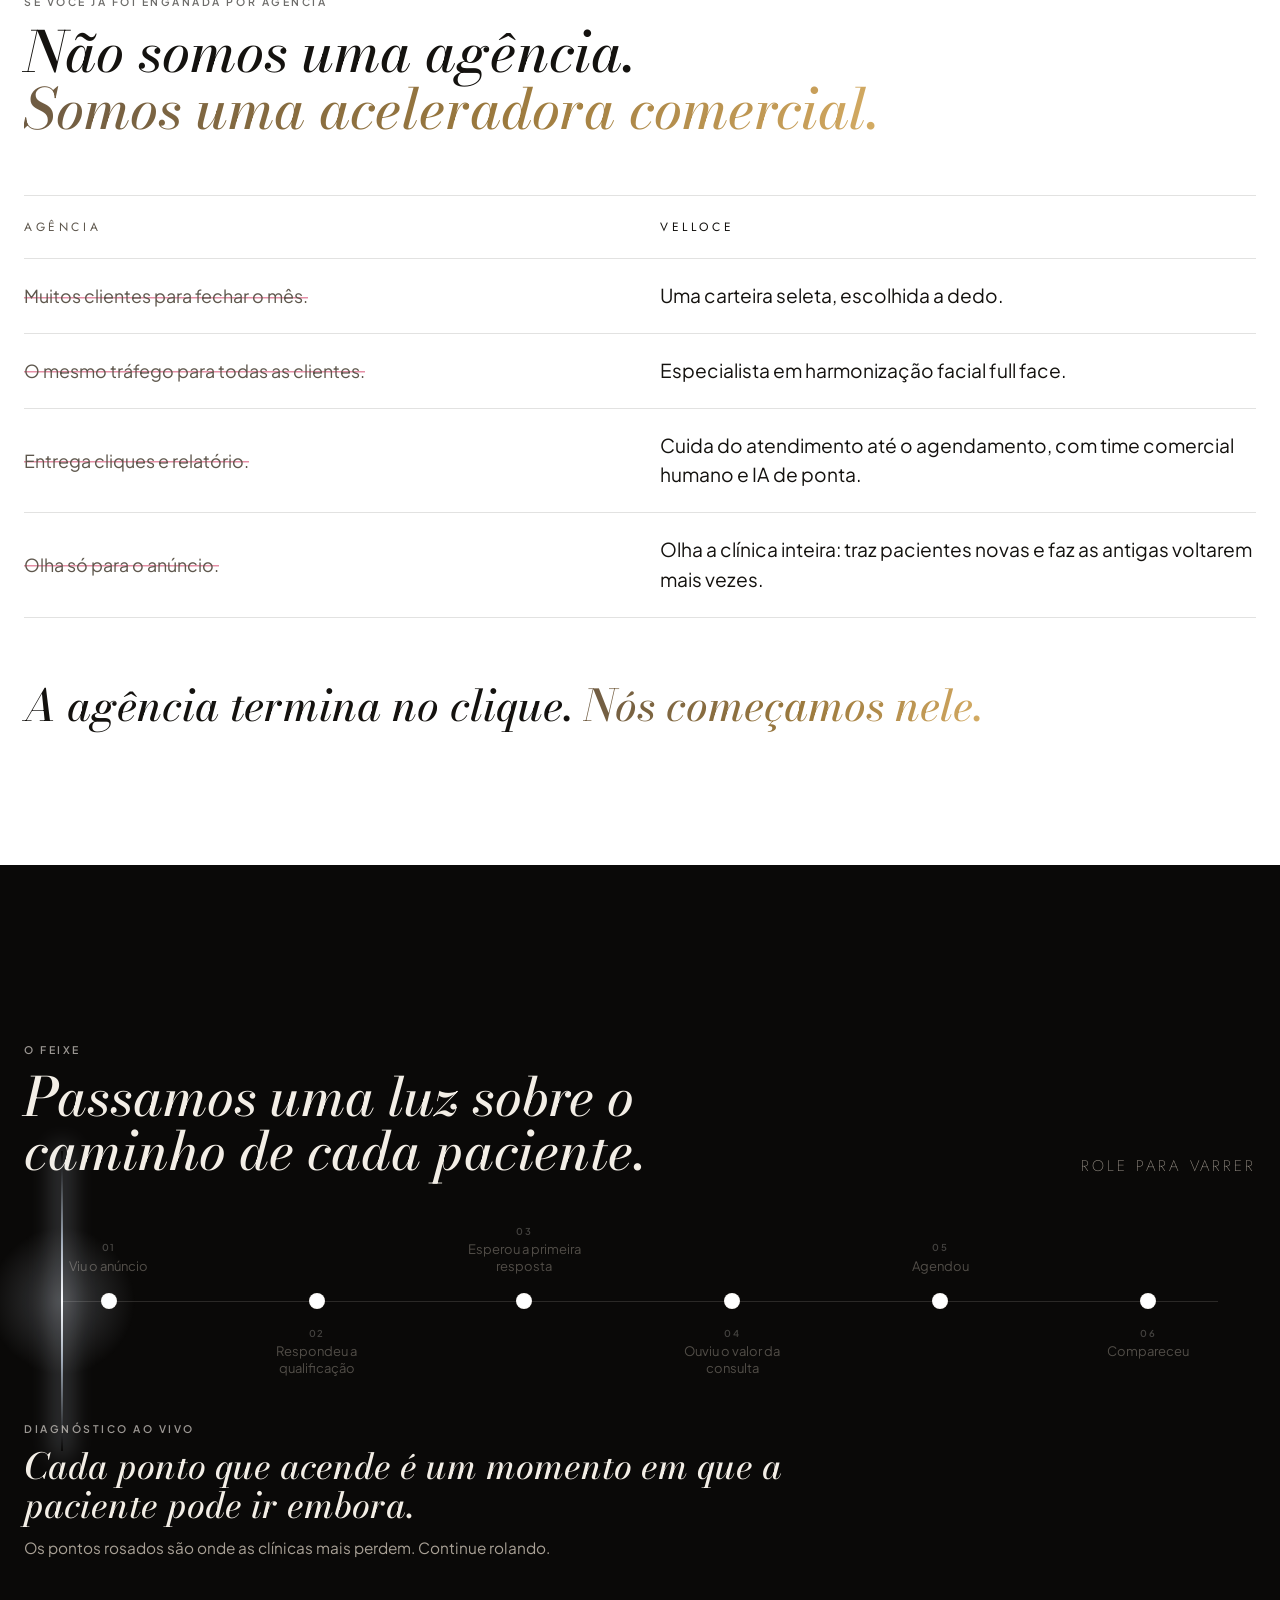
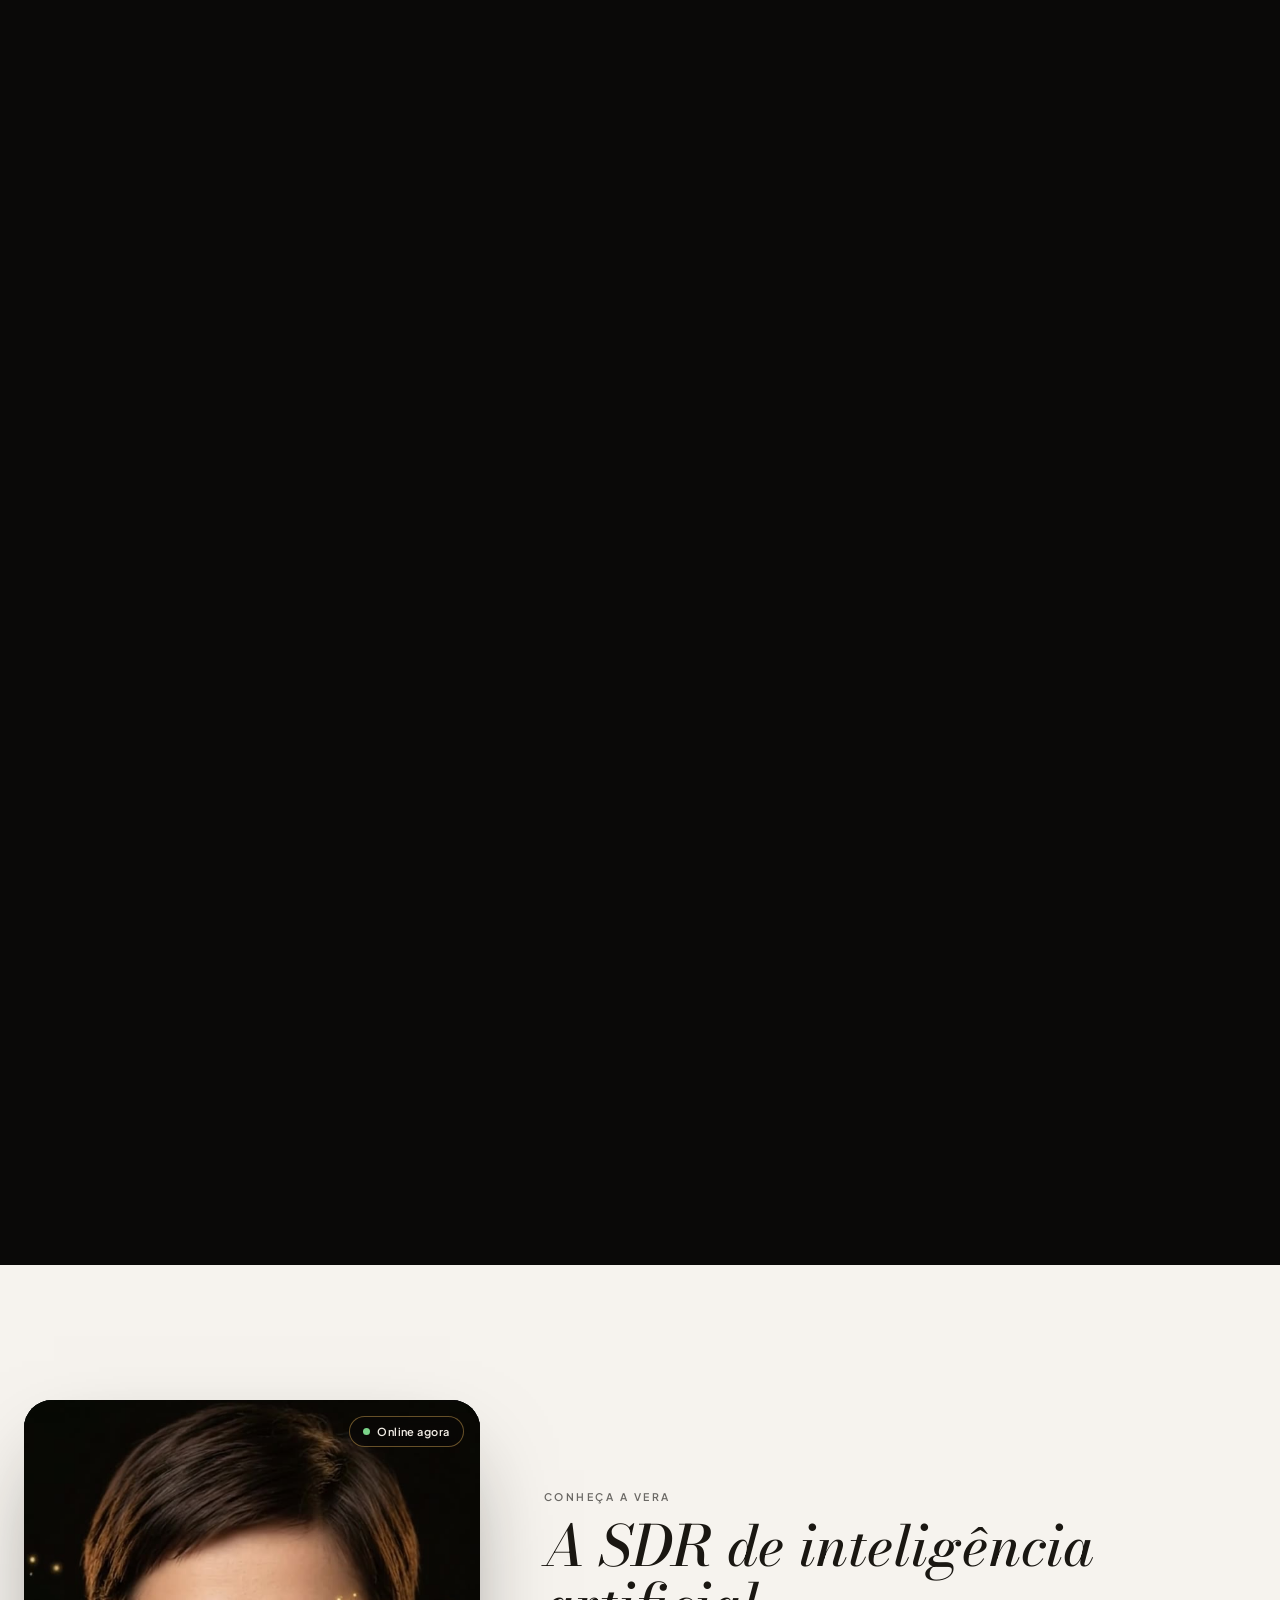
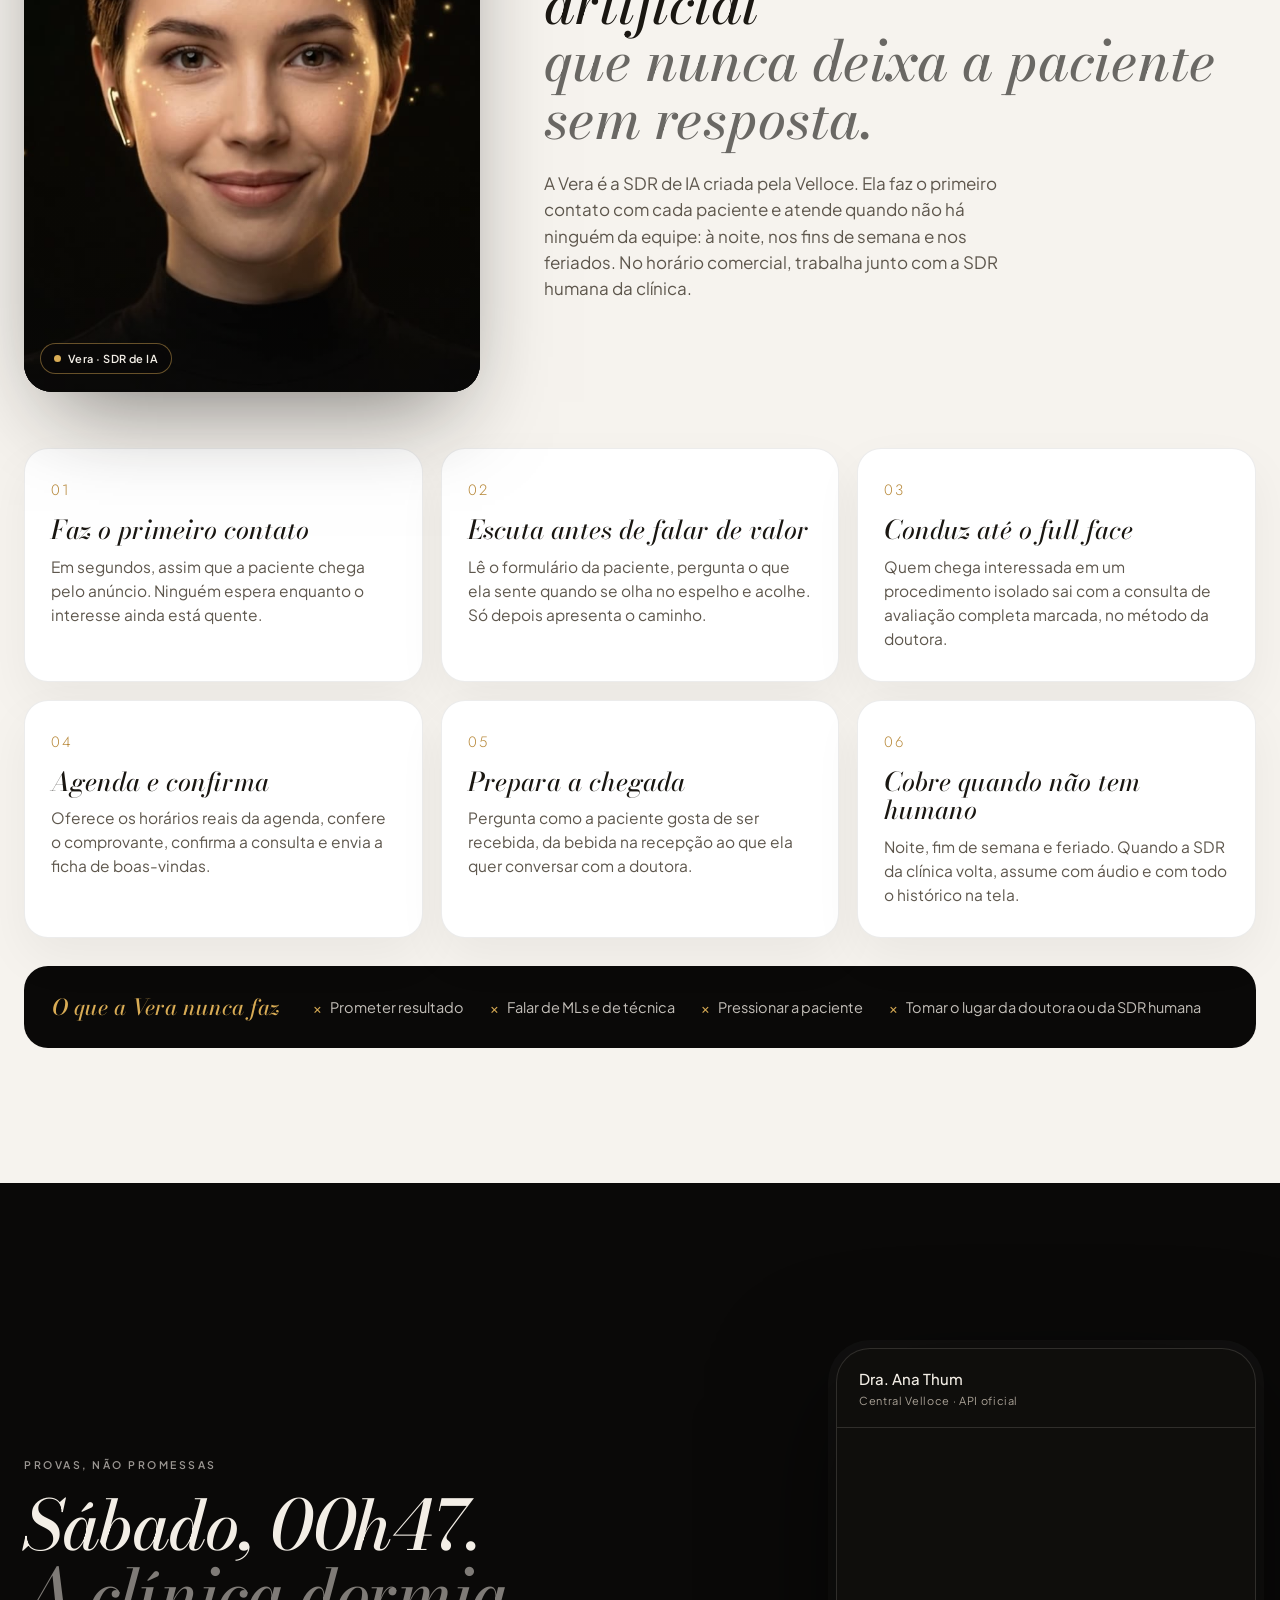
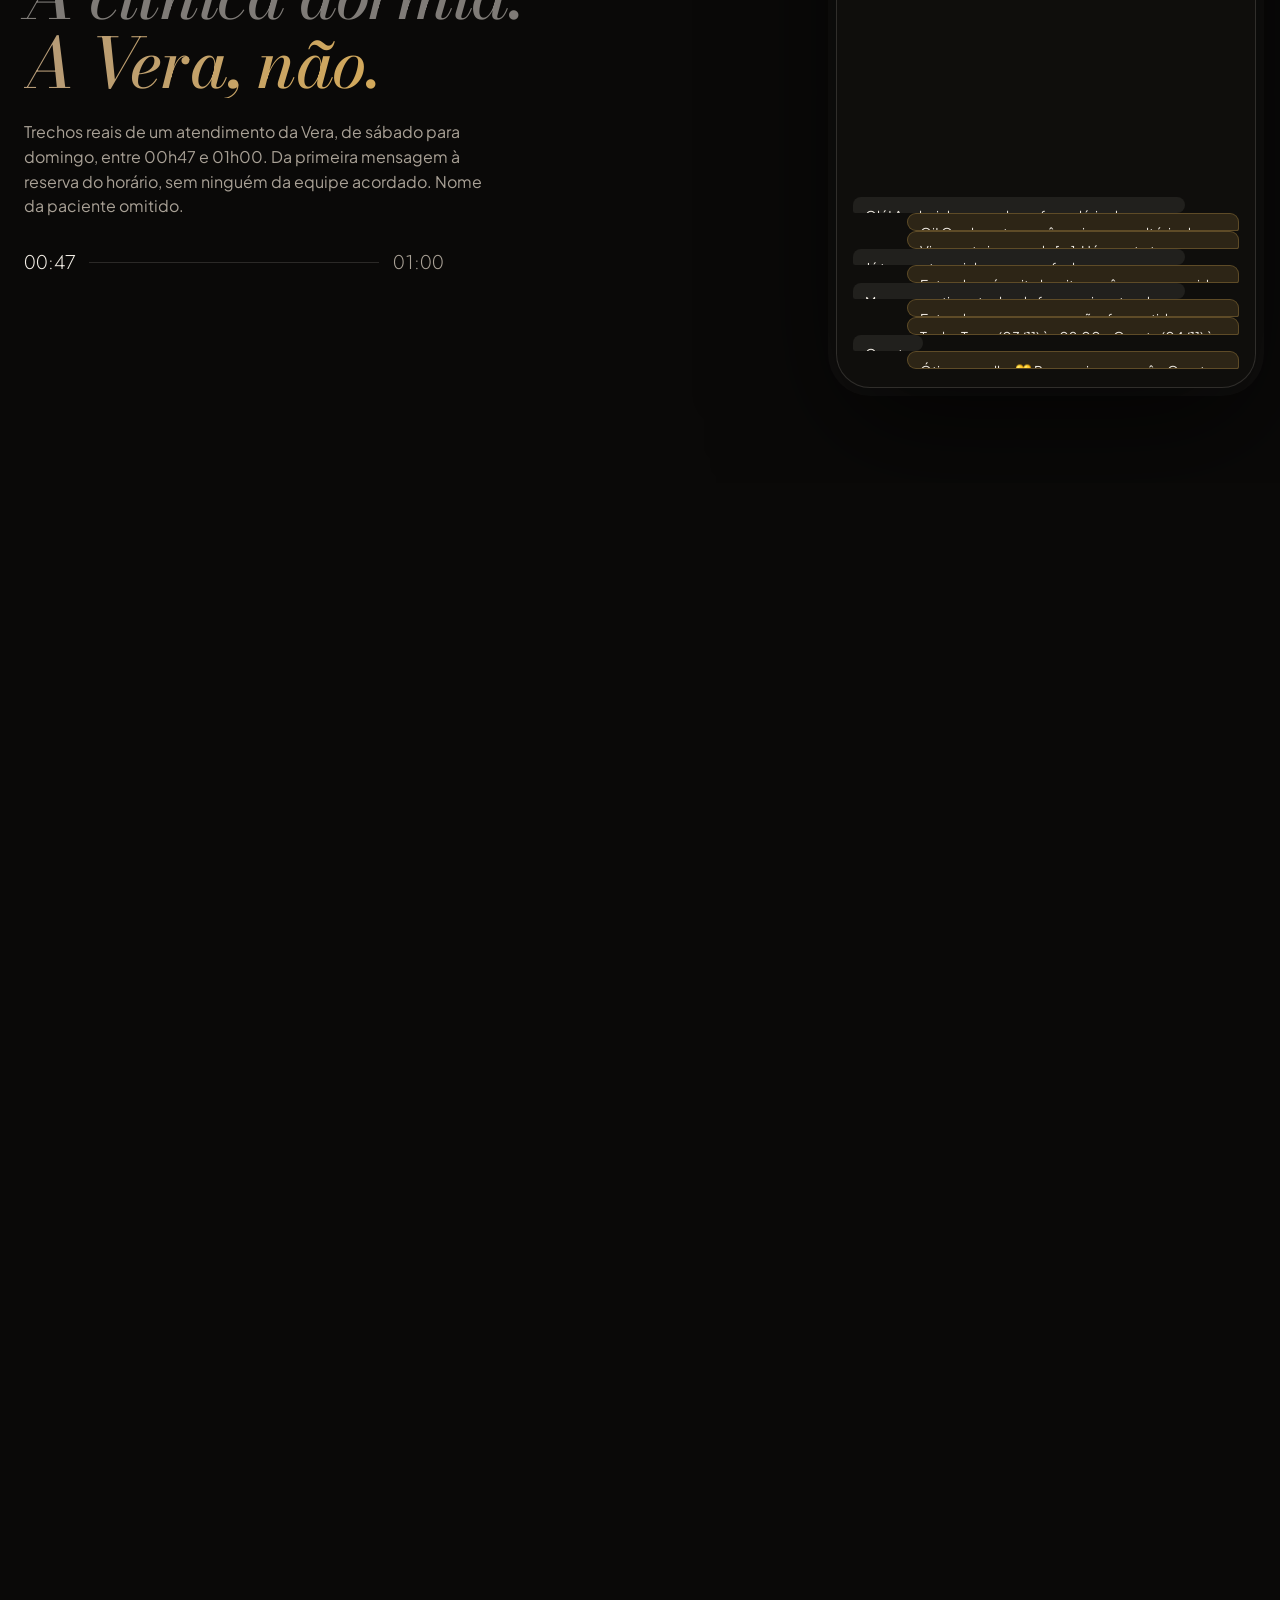
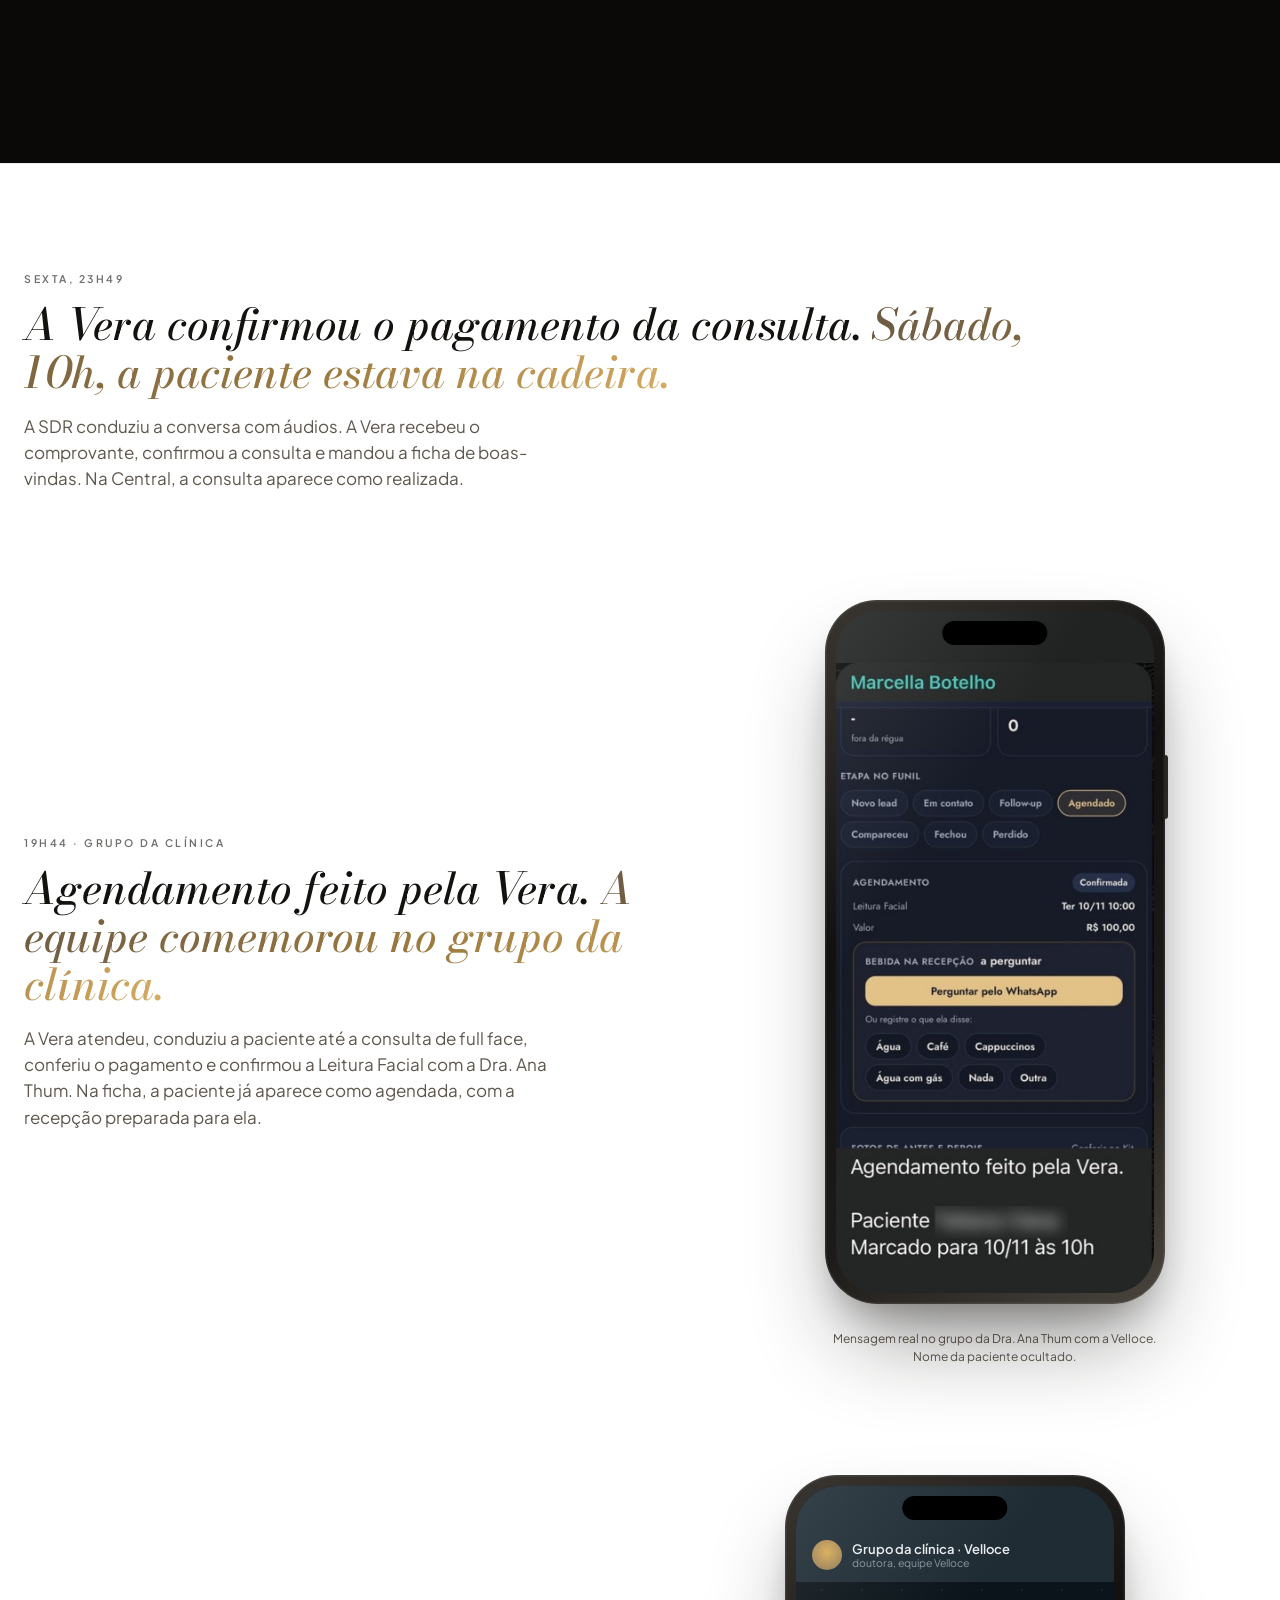
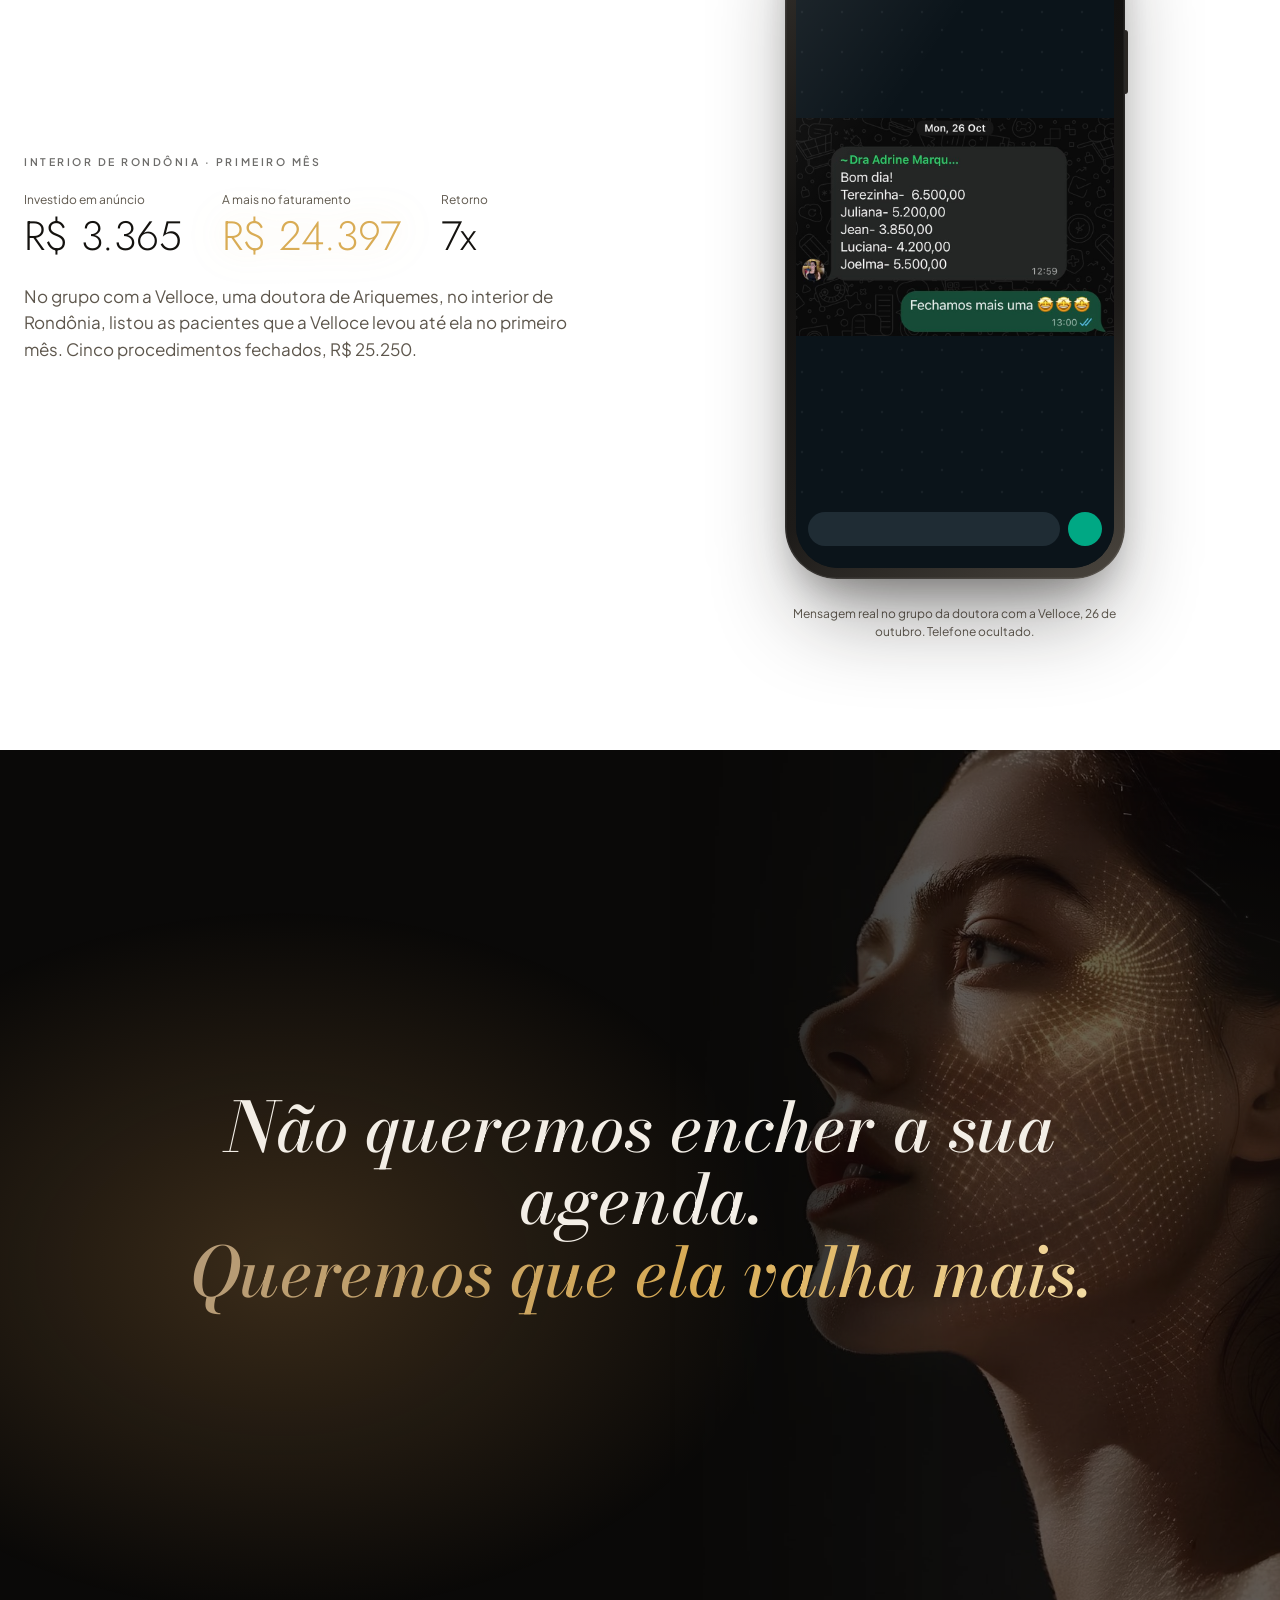
==== commit 9dbd470d: "Endereço oficial sem www: canonical, Open Graph, dados estruturados, sitemap e robots Co-Authored-By" ====
--- a/index.html
+++ b/index.html
@@ -8,7 +8,7 @@
 <meta name="robots" content="index, follow, max-image-preview:large">
 <meta name="theme-color" content="#0A0908">
 <meta name="format-detection" content="telephone=no">
-<link rel="canonical" href="https://www.deixacomavelloce.com/">
+<link rel="canonical" href="https://deixacomavelloce.com/">
 <link rel="icon" href="favicon.svg" type="image/svg+xml">
 <link rel="apple-touch-icon" href="apple-touch-icon.png">
 <meta property="og:type" content="website">
@@ -16,20 +16,20 @@
 <meta property="og:site_name" content="Velloce">
 <meta property="og:title" content="Velloce · Pacientes qualificadas, prontas para o full face.">
 <meta property="og:description" content="Aceleradora comercial para doutoras de harmonização facial. Veja onde a sua clínica perde pacientes e aprenda a vender full face.">
-<meta property="og:url" content="https://www.deixacomavelloce.com/">
-<meta property="og:image" content="https://www.deixacomavelloce.com/img/og.jpg">
+<meta property="og:url" content="https://deixacomavelloce.com/">
+<meta property="og:image" content="https://deixacomavelloce.com/img/og.jpg">
 <meta property="og:image:width" content="1200">
 <meta property="og:image:height" content="630">
 <meta property="og:image:alt" content="Logo da Velloce com a frase: Você estudou anos. A agenda ainda não acompanha o seu talento.">
 <meta name="twitter:card" content="summary_large_image">
 <meta name="twitter:title" content="Velloce · Aceleradora Comercial para Saúde de Luxo">
 <meta name="twitter:description" content="Veja onde a sua clínica perde pacientes e aprenda a vender full face.">
-<meta name="twitter:image" content="https://www.deixacomavelloce.com/img/og.jpg">
+<meta name="twitter:image" content="https://deixacomavelloce.com/img/og.jpg">
 <script src="js/boot.js"></script>
 <script src="js/consent.js"></script>
 <link rel="preload" as="image" href="img/veu.jpg" fetchpriority="high">
 <script type="application/ld+json">
-{"@context":"https://schema.org","@type":"ProfessionalService","name":"Velloce","alternateName":"Velloce Aceleradora Comercial","description":"Aceleradora comercial para clínicas de harmonização facial e saúde de luxo: posicionamento, filmagem, anúncios, atendimento com inteligência artificial e SDRs e treinamento de vendas full face.","url":"https://www.deixacomavelloce.com/","logo":"https://www.deixacomavelloce.com/apple-touch-icon.png","image":"https://www.deixacomavelloce.com/img/og.jpg","slogan":"Onde o cuidado encontra agilidade","areaServed":{"@type":"Country","name":"Brasil"},"founder":{"@type":"Person","name":"Juan Botelho"},"knowsAbout":["harmonização facial","full face","marketing para clínicas","atendimento comercial","inteligência artificial no atendimento"]}
+{"@context":"https://schema.org","@type":"ProfessionalService","name":"Velloce","alternateName":"Velloce Aceleradora Comercial","description":"Aceleradora comercial para clínicas de harmonização facial e saúde de luxo: posicionamento, filmagem, anúncios, atendimento com inteligência artificial e SDRs e treinamento de vendas full face.","url":"https://deixacomavelloce.com/","logo":"https://deixacomavelloce.com/apple-touch-icon.png","image":"https://deixacomavelloce.com/img/og.jpg","slogan":"Onde o cuidado encontra agilidade","areaServed":{"@type":"Country","name":"Brasil"},"founder":{"@type":"Person","name":"Juan Botelho"},"knowsAbout":["harmonização facial","full face","marketing para clínicas","atendimento comercial","inteligência artificial no atendimento"]}
 </script>
 <link rel="preconnect" href="https://fonts.googleapis.com">
 <link rel="preconnect" href="https://fonts.gstatic.com" crossorigin>
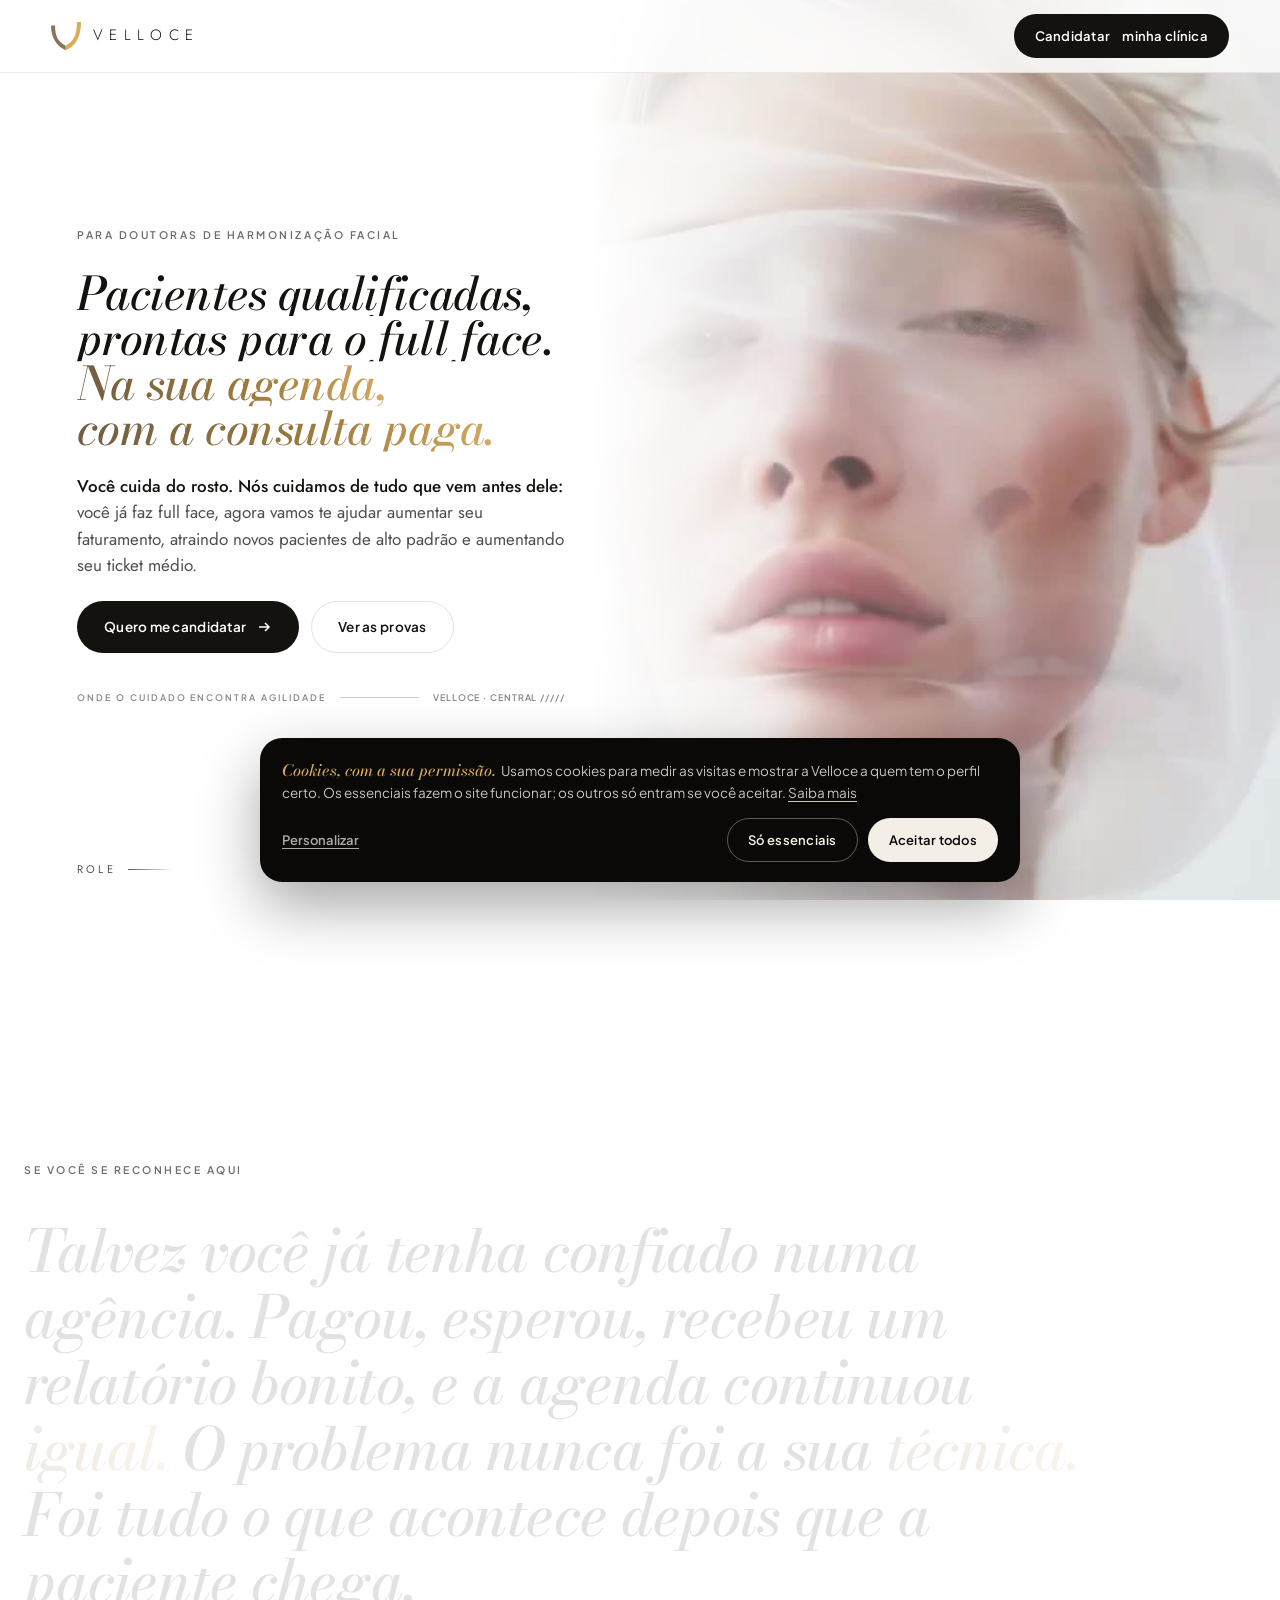
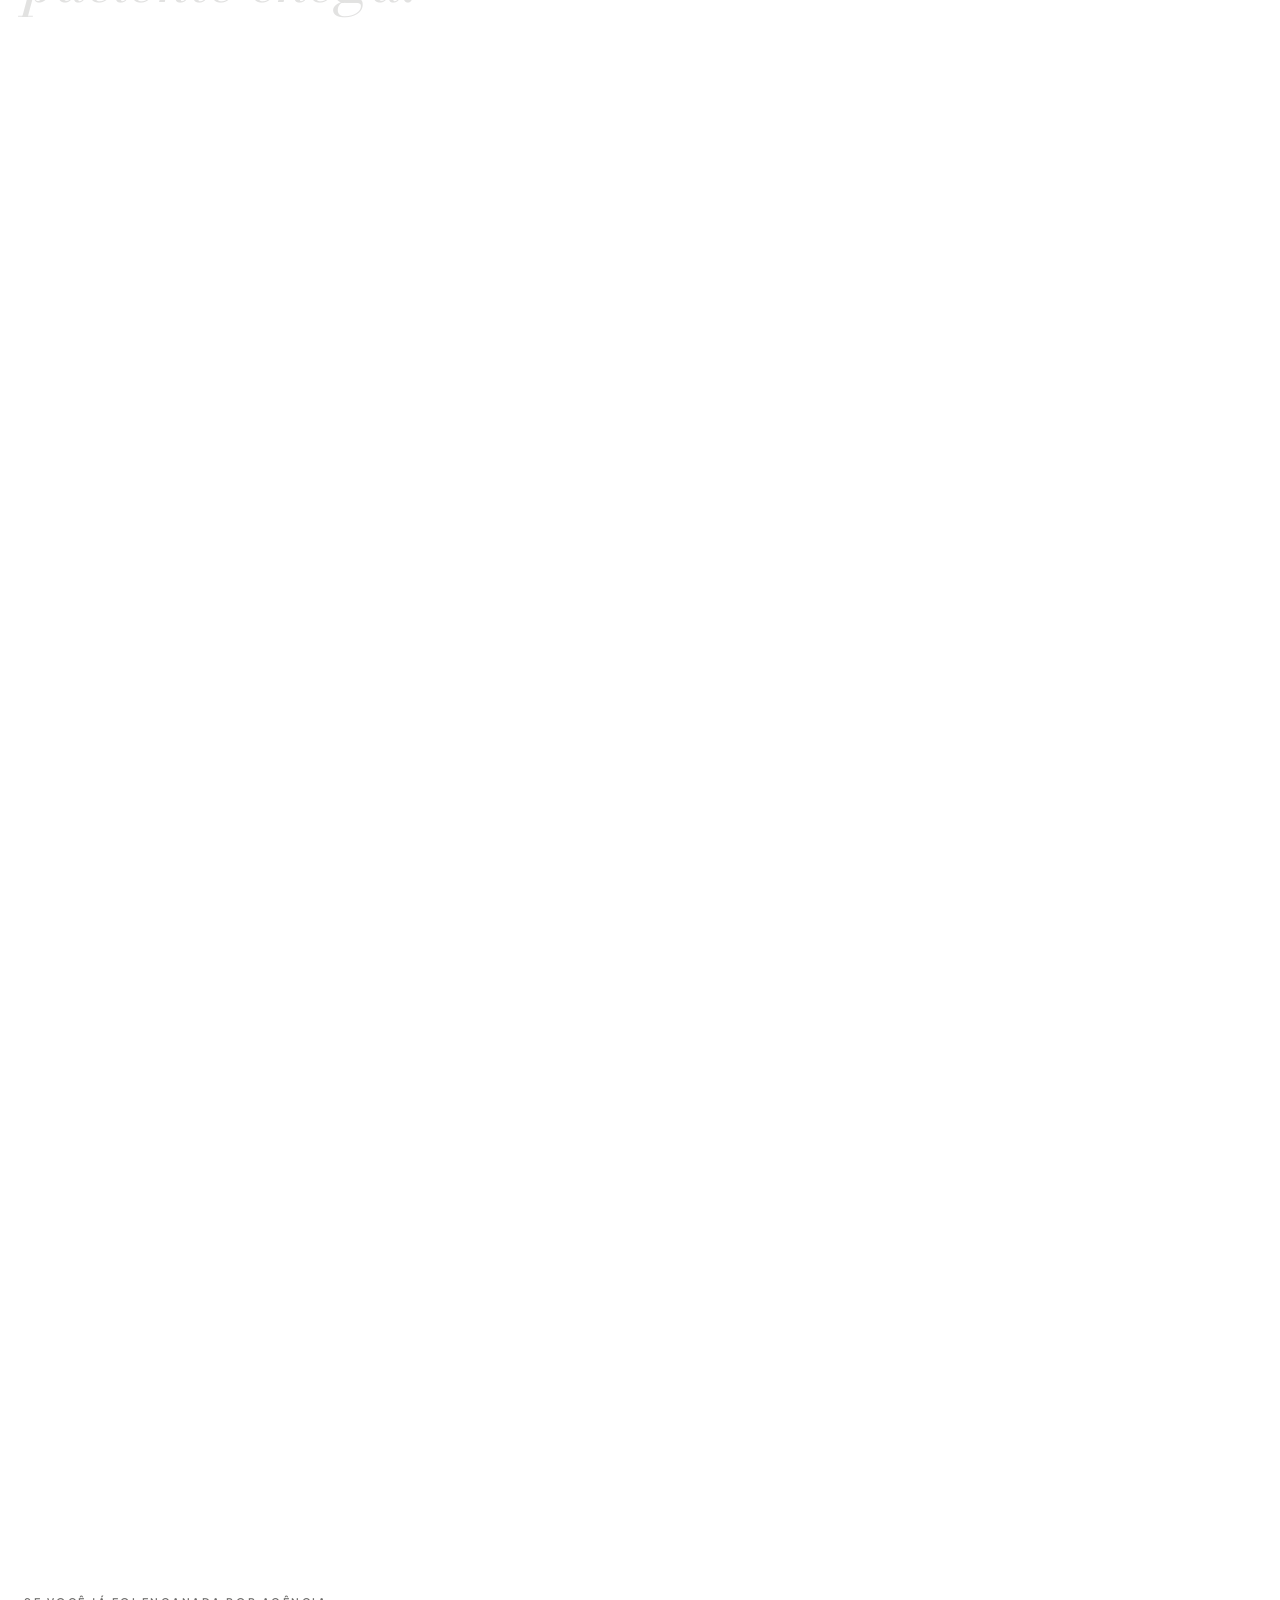
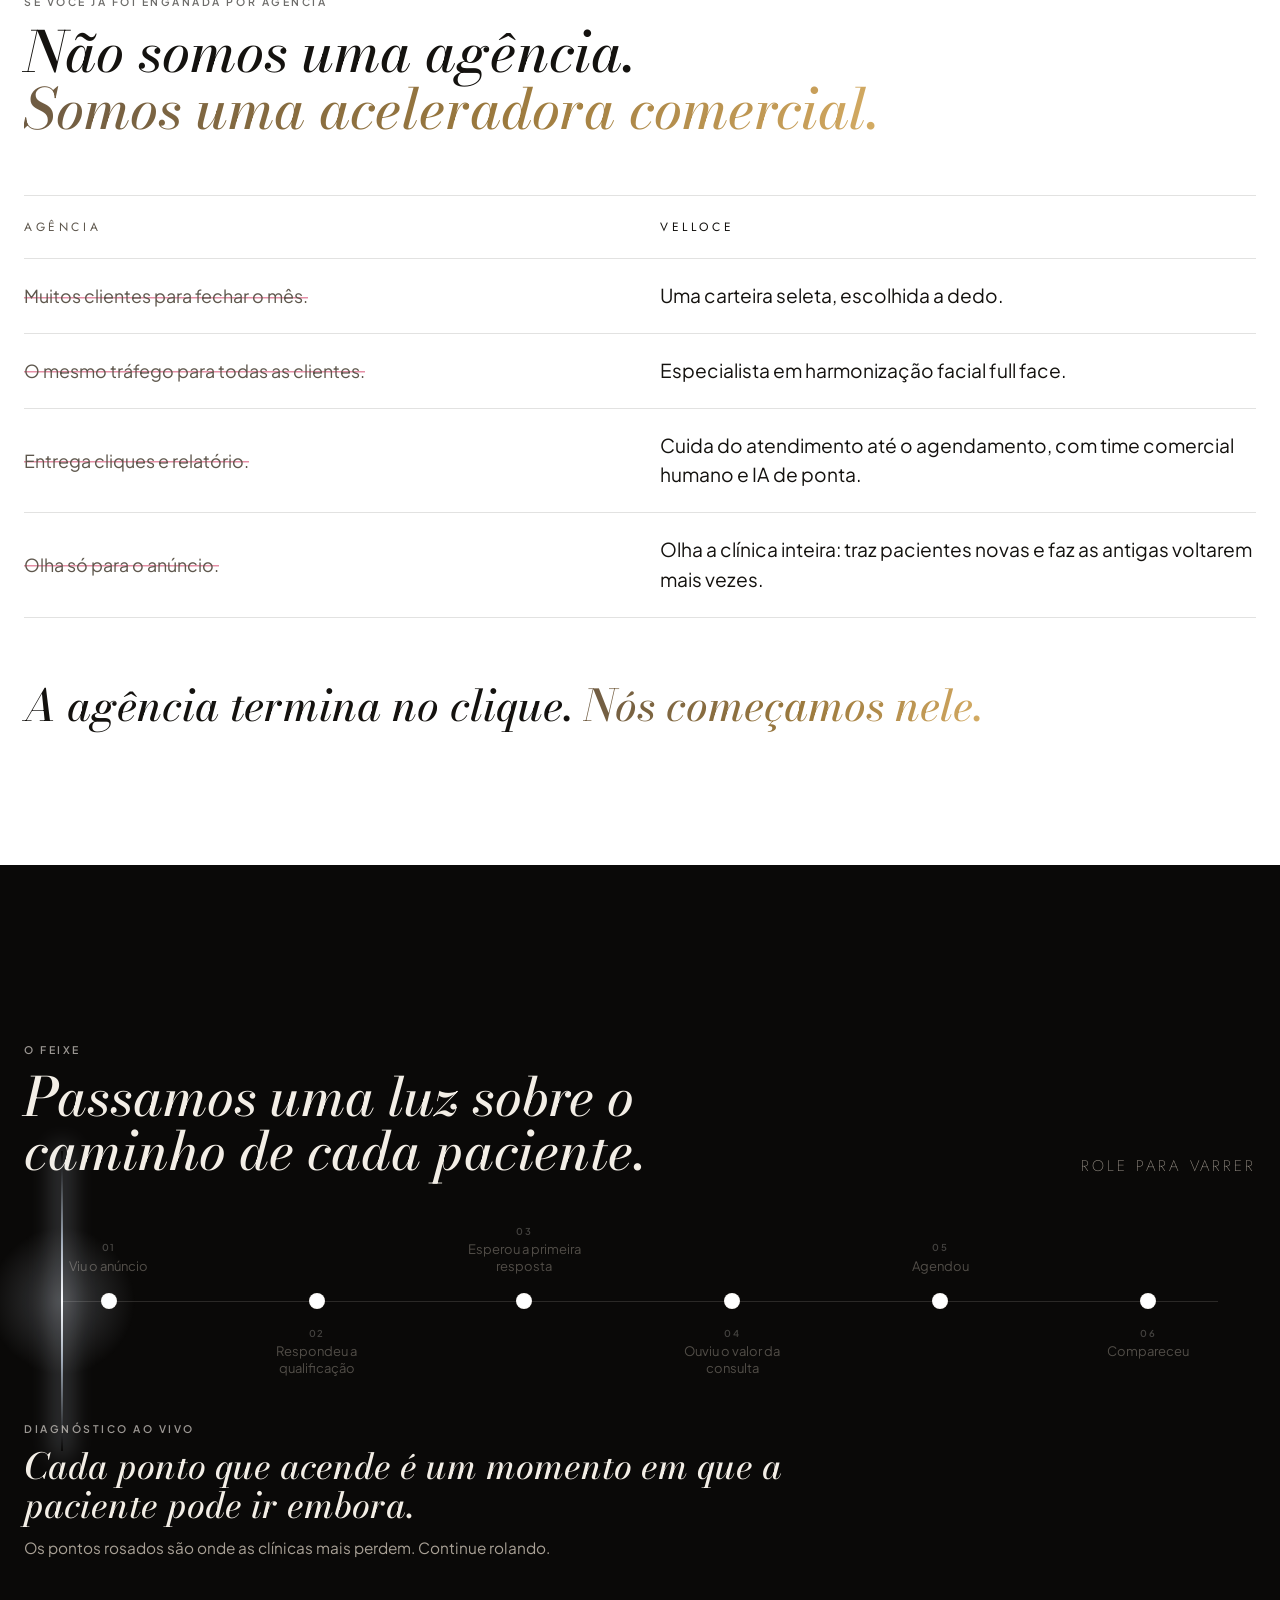
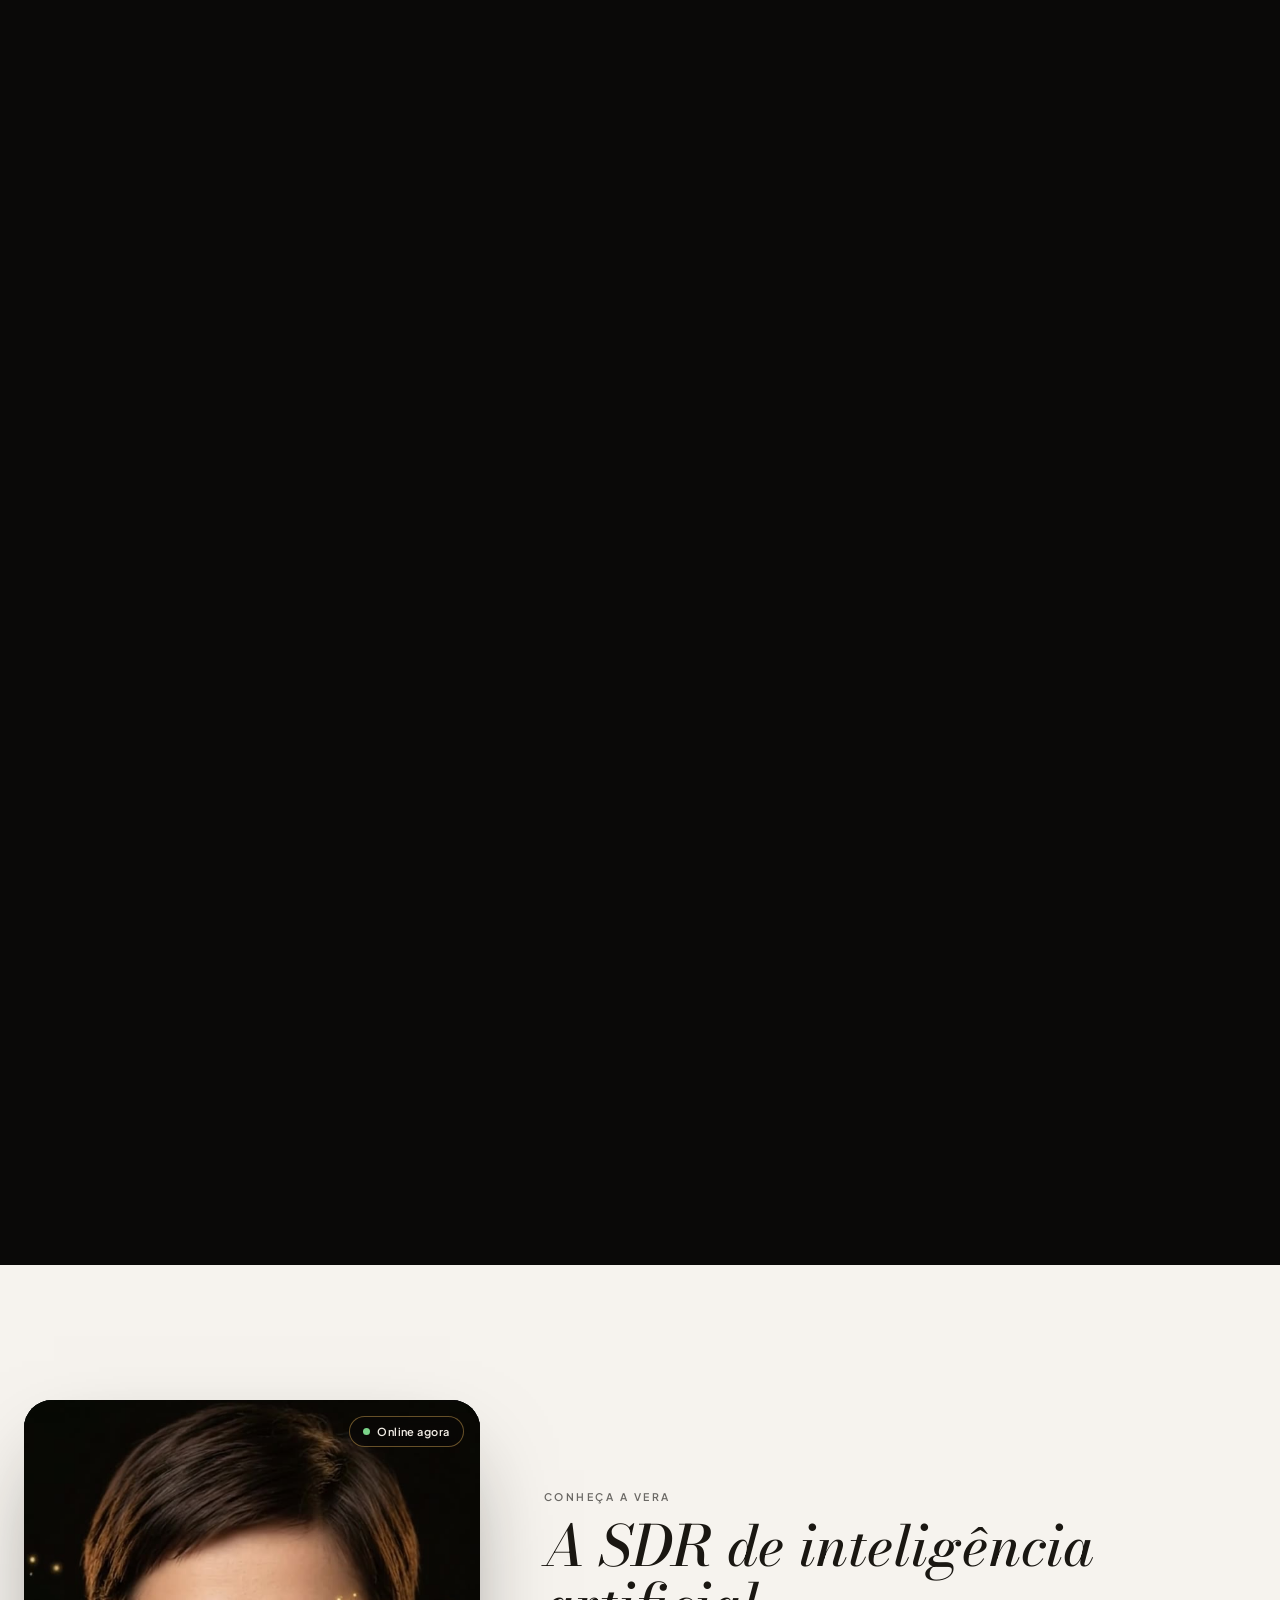
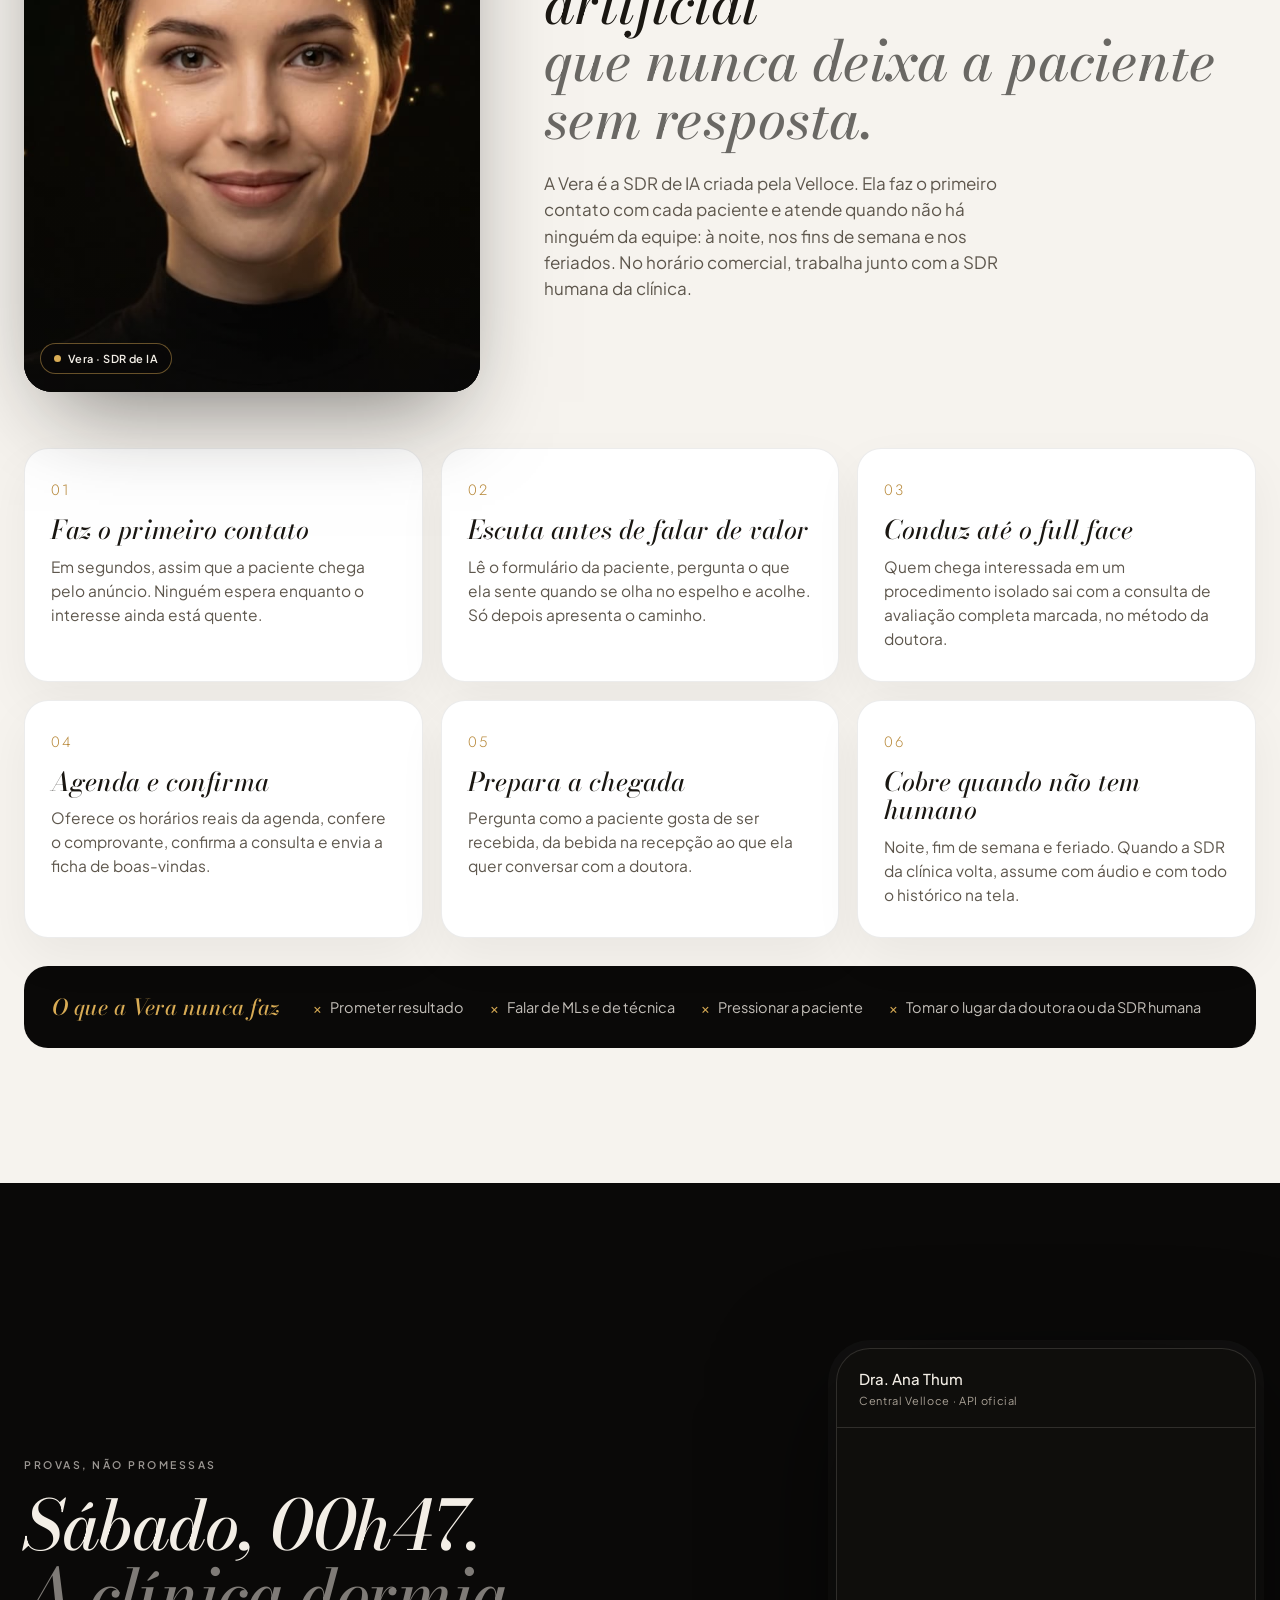
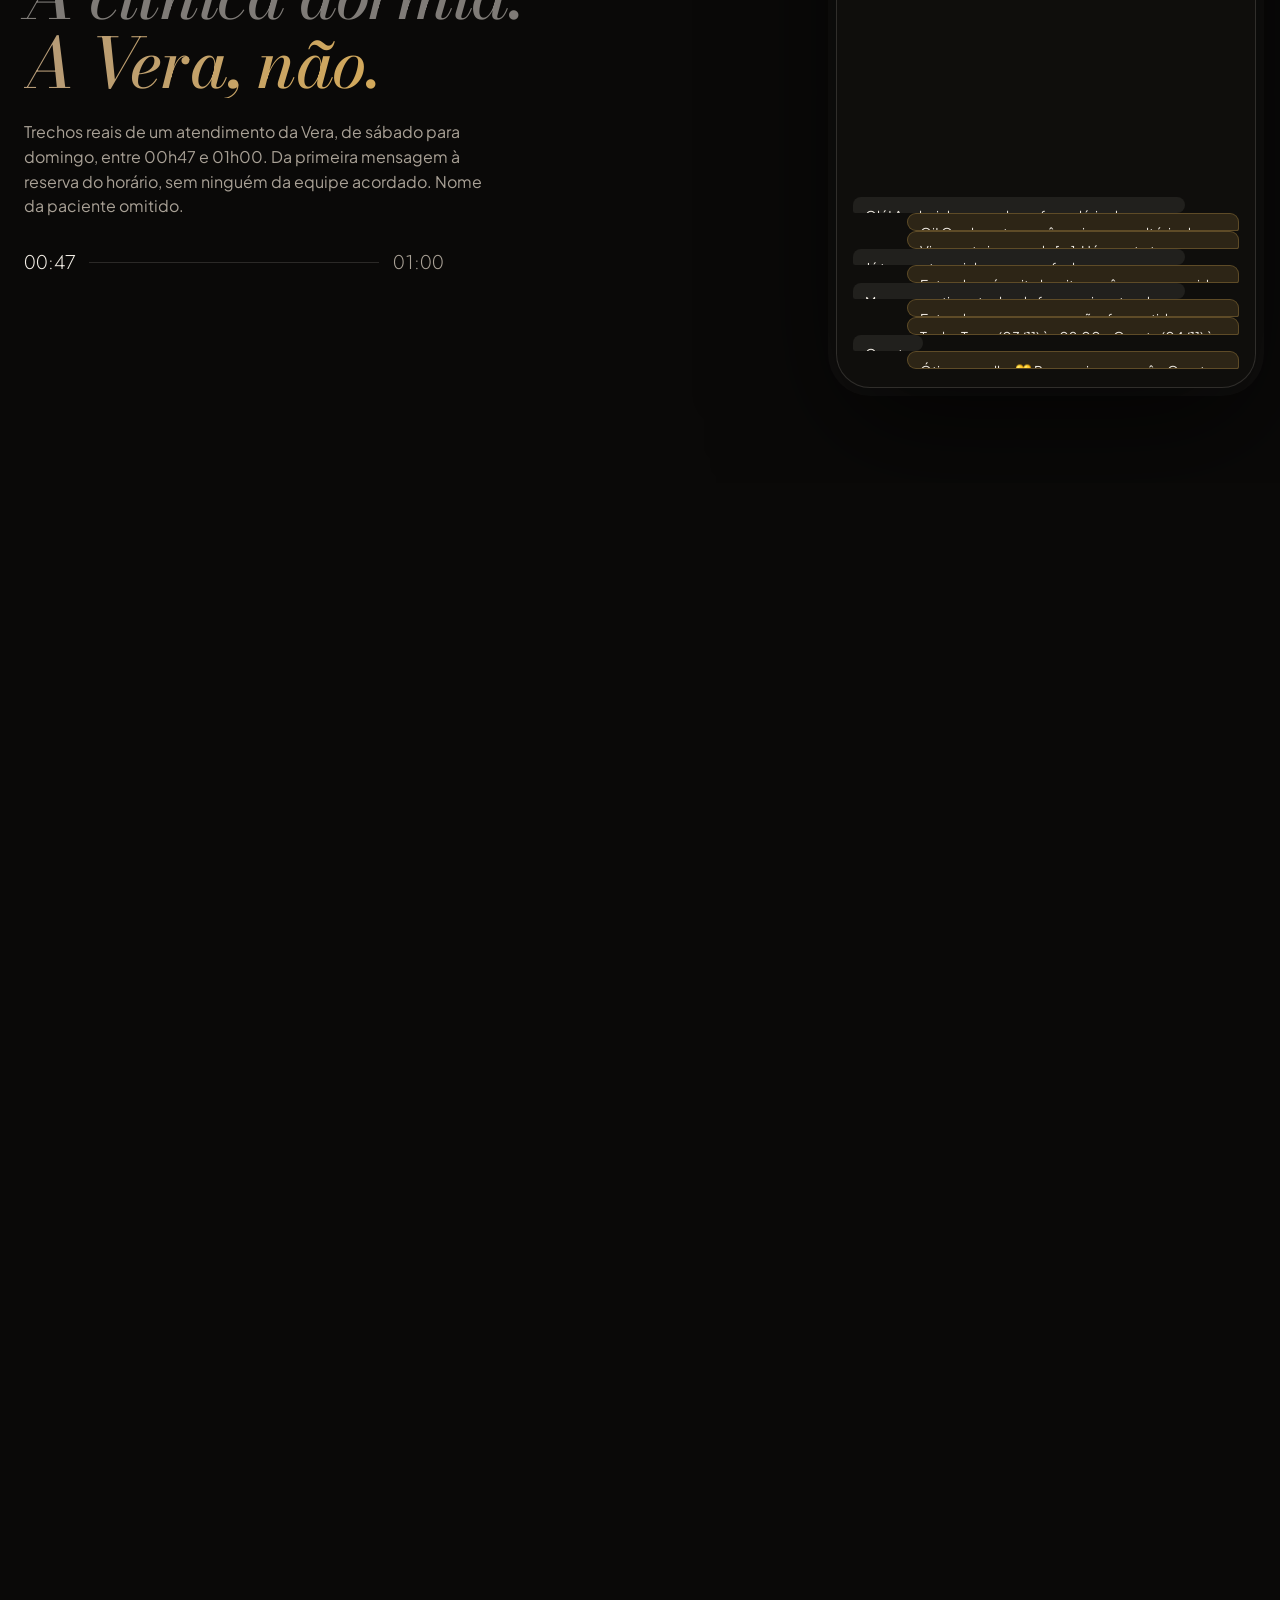
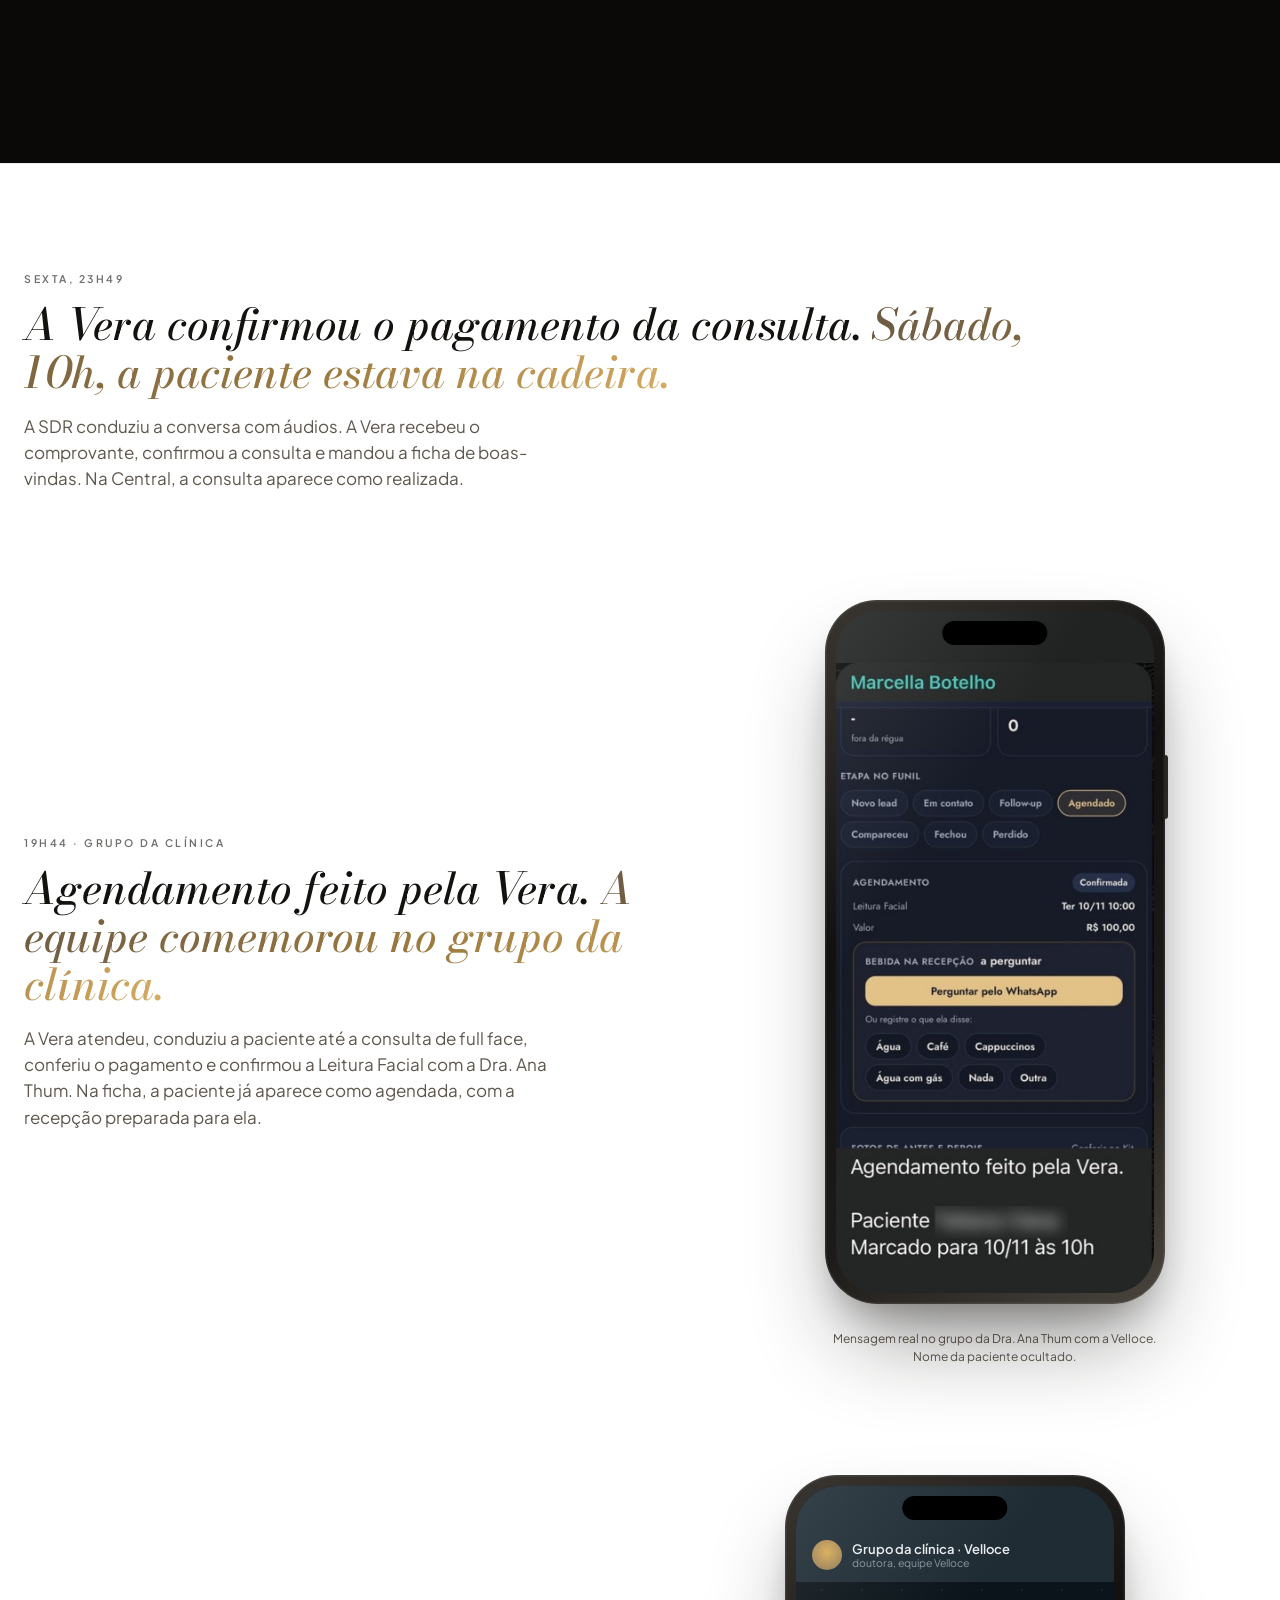
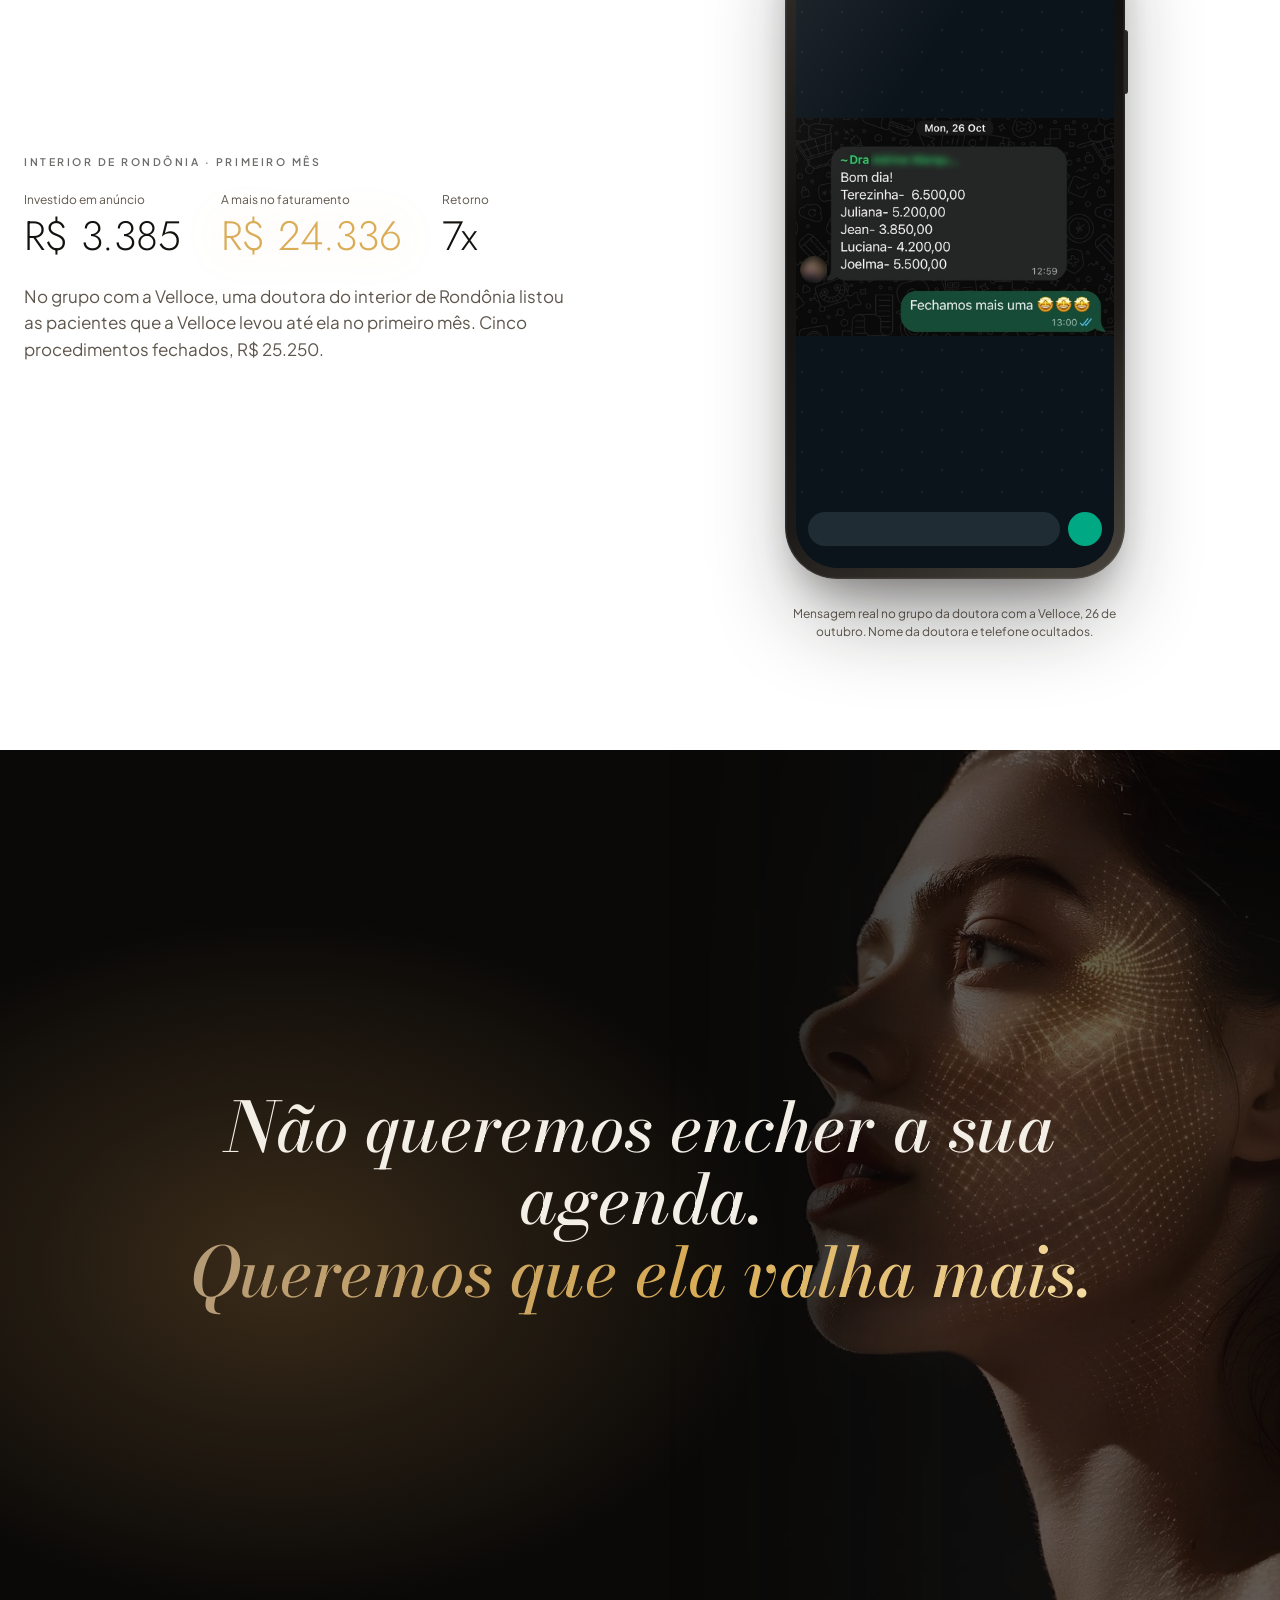
==== commit 15134f66: "Preserva nome de doutoras sem autorização (Central e print de resultado) e tira a cidade Co-Authored" ====
--- a/index.html
+++ b/index.html
@@ -237,11 +237,11 @@
           <div class="rv d1"><small>A mais no faturamento</small><b class="g" data-count="25250" data-pre="R$ ">R$ 25.250</b></div>
           <div class="rv d2"><small>Retorno</small><b data-count="7" data-suf="x">7x</b></div>
         </div>
-        <p class="sub2 rv d2">No grupo com a Velloce, uma doutora de Ariquemes, no interior de Rondônia, listou as pacientes que a Velloce levou até ela no primeiro mês. Cinco procedimentos fechados, R$ 25.250.</p>
+        <p class="sub2 rv d2">No grupo com a Velloce, uma doutora do interior de Rondônia listou as pacientes que a Velloce levou até ela no primeiro mês. Cinco procedimentos fechados, R$ 25.250.</p>
       </div>
       <figure class="print phonef rv d1">
-        <div class="dev"><div class="scr"><div class="wa-top" aria-hidden="true"><i></i><span><b>Grupo da clínica · Velloce</b><small>doutora, equipe Velloce</small></span></div><img src="img/print-ariquemes.jpg" alt="Mensagem da doutora no grupo com a Velloce em 26 de outubro listando as cinco pacientes do primeiro mês que fecharam procedimento: 6.500, 5.200, 3.850, 4.200 e 5.500 reais" width="900" height="619" loading="lazy"><div class="wa-bot" aria-hidden="true"><span></span><i></i></div></div></div>
-        <figcaption>Mensagem real no grupo da doutora com a Velloce, 26 de outubro. Telefone ocultado.</figcaption>
+        <div class="dev"><div class="scr"><div class="wa-top" aria-hidden="true"><i></i><span><b>Grupo da clínica · Velloce</b><small>doutora, equipe Velloce</small></span></div><img src="img/print-resultado.jpg" alt="Mensagem da doutora no grupo com a Velloce em 26 de outubro listando as cinco pacientes do primeiro mês que fecharam procedimento: 6.500, 5.200, 3.850, 4.200 e 5.500 reais" width="900" height="619" loading="lazy"><div class="wa-bot" aria-hidden="true"><span></span><i></i></div></div></div>
+        <figcaption>Mensagem real no grupo da doutora com a Velloce, 26 de outubro. Nome da doutora e telefone ocultados.</figcaption>
       </figure>
     </div>
   </div>
@@ -374,7 +374,7 @@
           <div class="ap-pages p4">
             <section class="ap-pg">
               <div class="dk-palco"><div class="dk-ph"><img src="img/app-palco.jpg" alt="" width="760" height="623" loading="lazy"><span class="dk-pin">1ª resposta <b>38 s</b></span></div>
-                <div class="dk-pt"><small>Terça-feira, 10 de novembro · ensolarado</small><b>Boa tarde.<br>Dra. Giorgia.</b><p>4 pacientes na agenda de hoje.</p></div>
+                <div class="dk-pt"><small>Terça-feira, 10 de novembro · ensolarado</small><b>Boa tarde.<br>Dra. <span class="nome-oculto" aria-label="nome preservado">Oculta</span>.</b><p>4 pacientes na agenda de hoje.</p></div>
                 <div class="dk-nums"><div><small>Chegaram</small><b>6</b><span>9 ontem</span></div><div><small>Pagaram</small><b>3</b><span>a consulta</span></div></div>
               </div>
             </section>
--- a/css/site.css
+++ b/css/site.css
@@ -1133,3 +1133,7 @@
 .jbio .jname span{display:block;font-family:var(--display);font-size:11px;letter-spacing:.32em;text-transform:uppercase;color:var(--taupe);margin-top:8px}
 .jbio p{font-size:15px;line-height:1.6;color:var(--muted);margin:0}
 .jbio b{font-weight:600;color:var(--fg)}
+
+/* nomes de doutoras preservados: o texto real não está no código */
+.nome-oculto{filter:blur(5px);-webkit-user-select:none;user-select:none;pointer-events:none;display:inline-block;padding:0 .08em}
+@media print{.nome-oculto{filter:none;color:transparent;background:currentColor}}
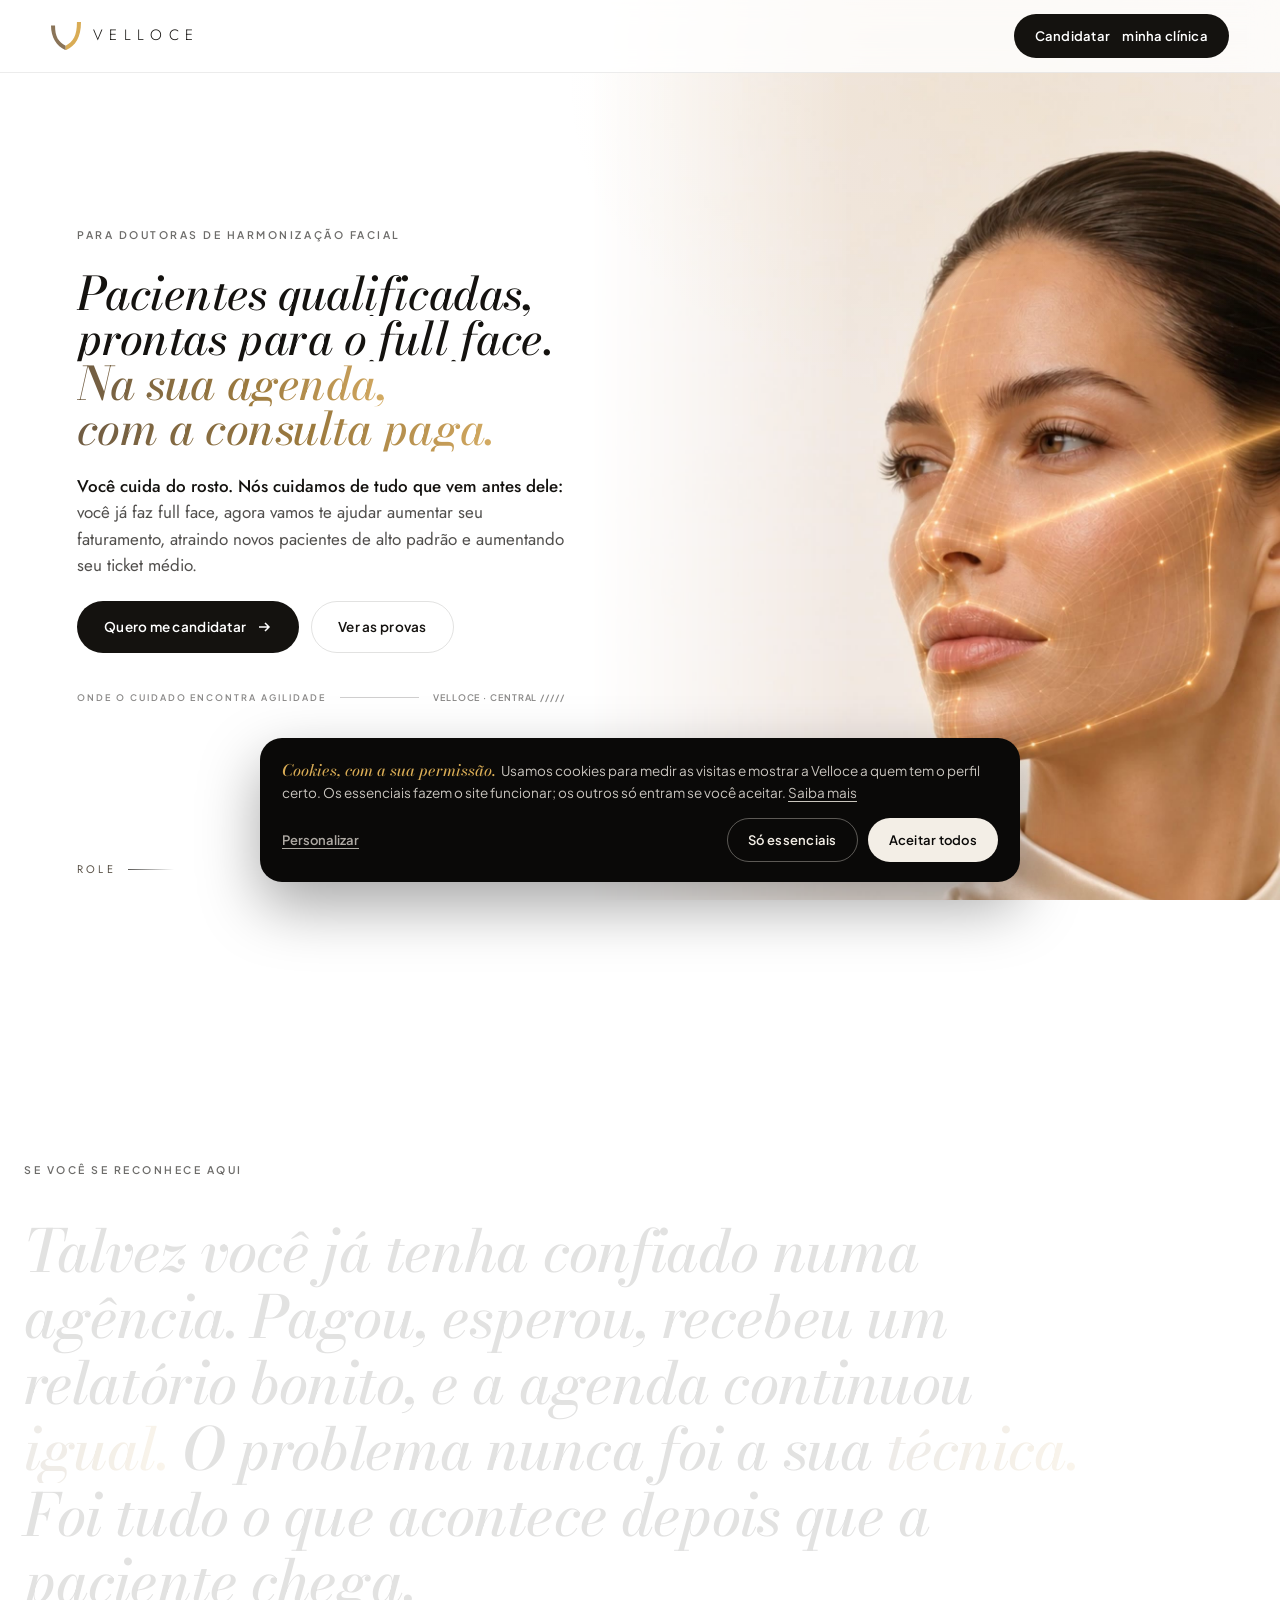
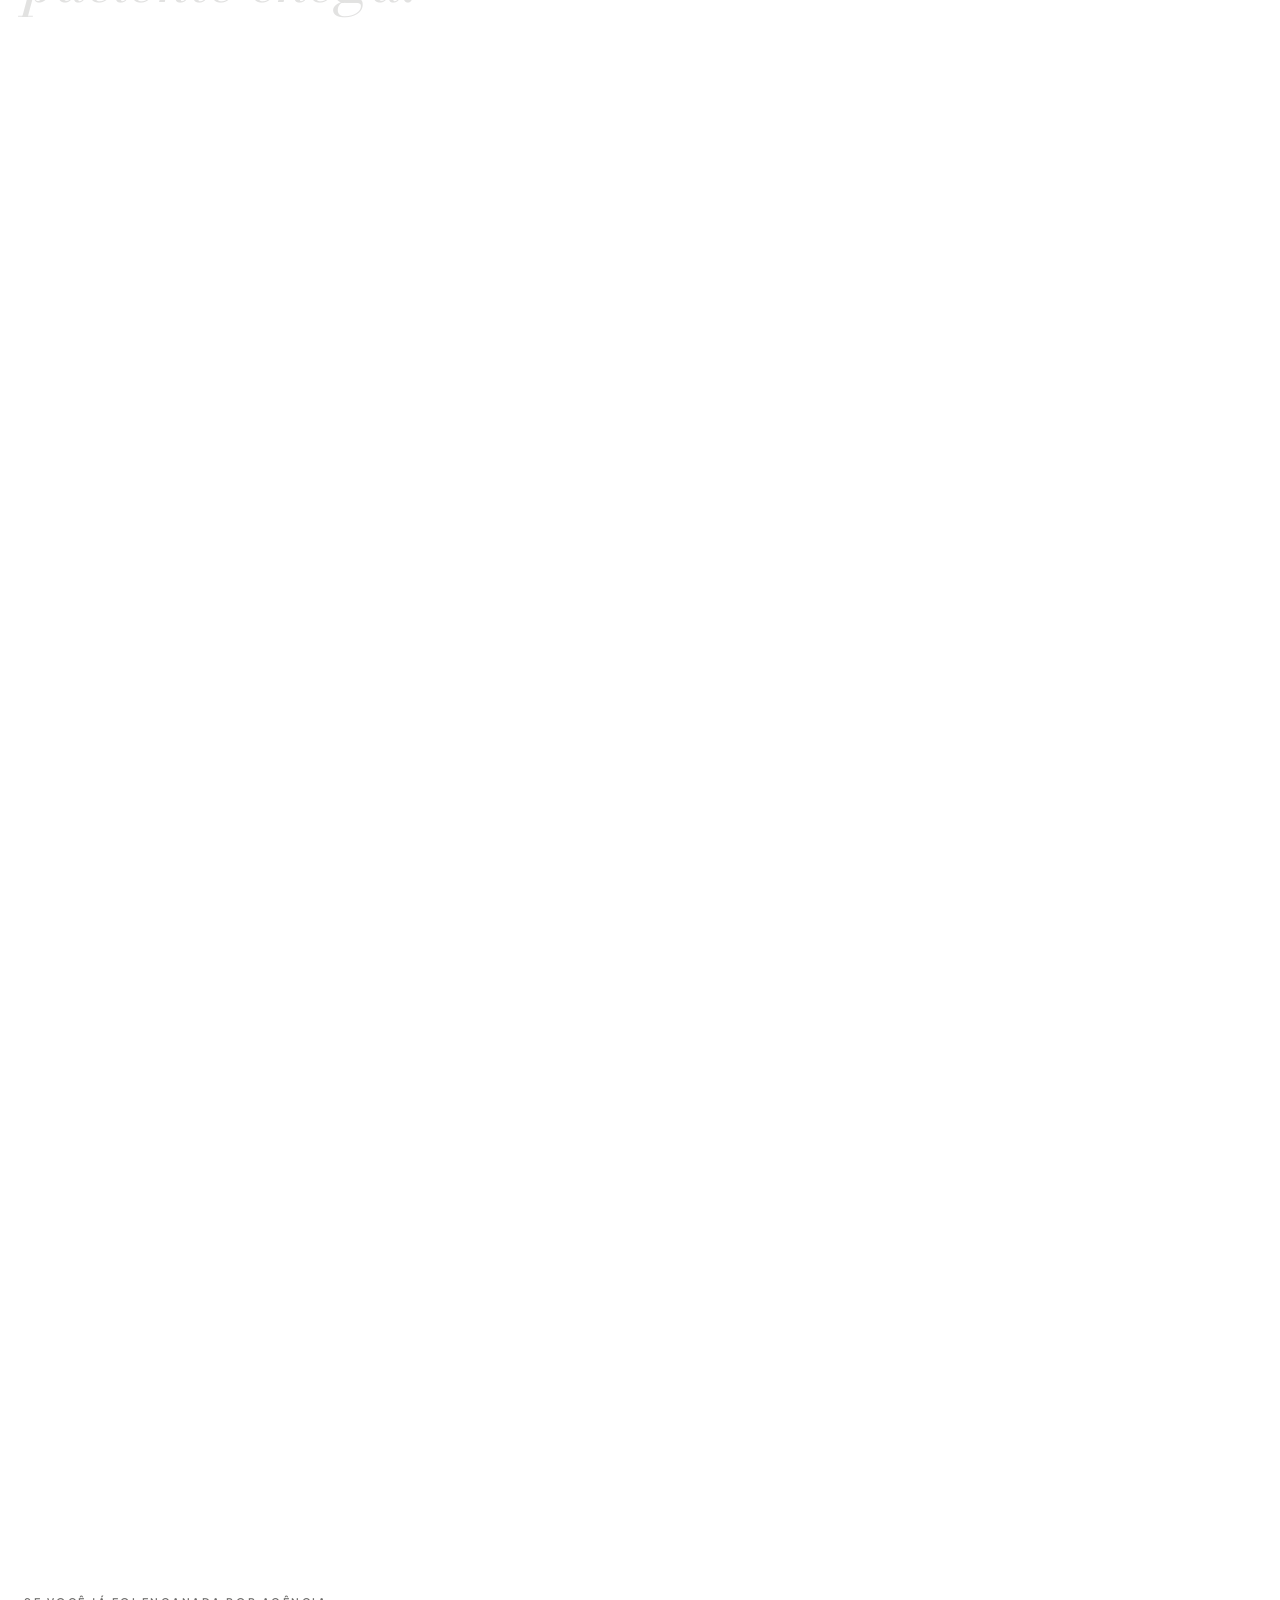
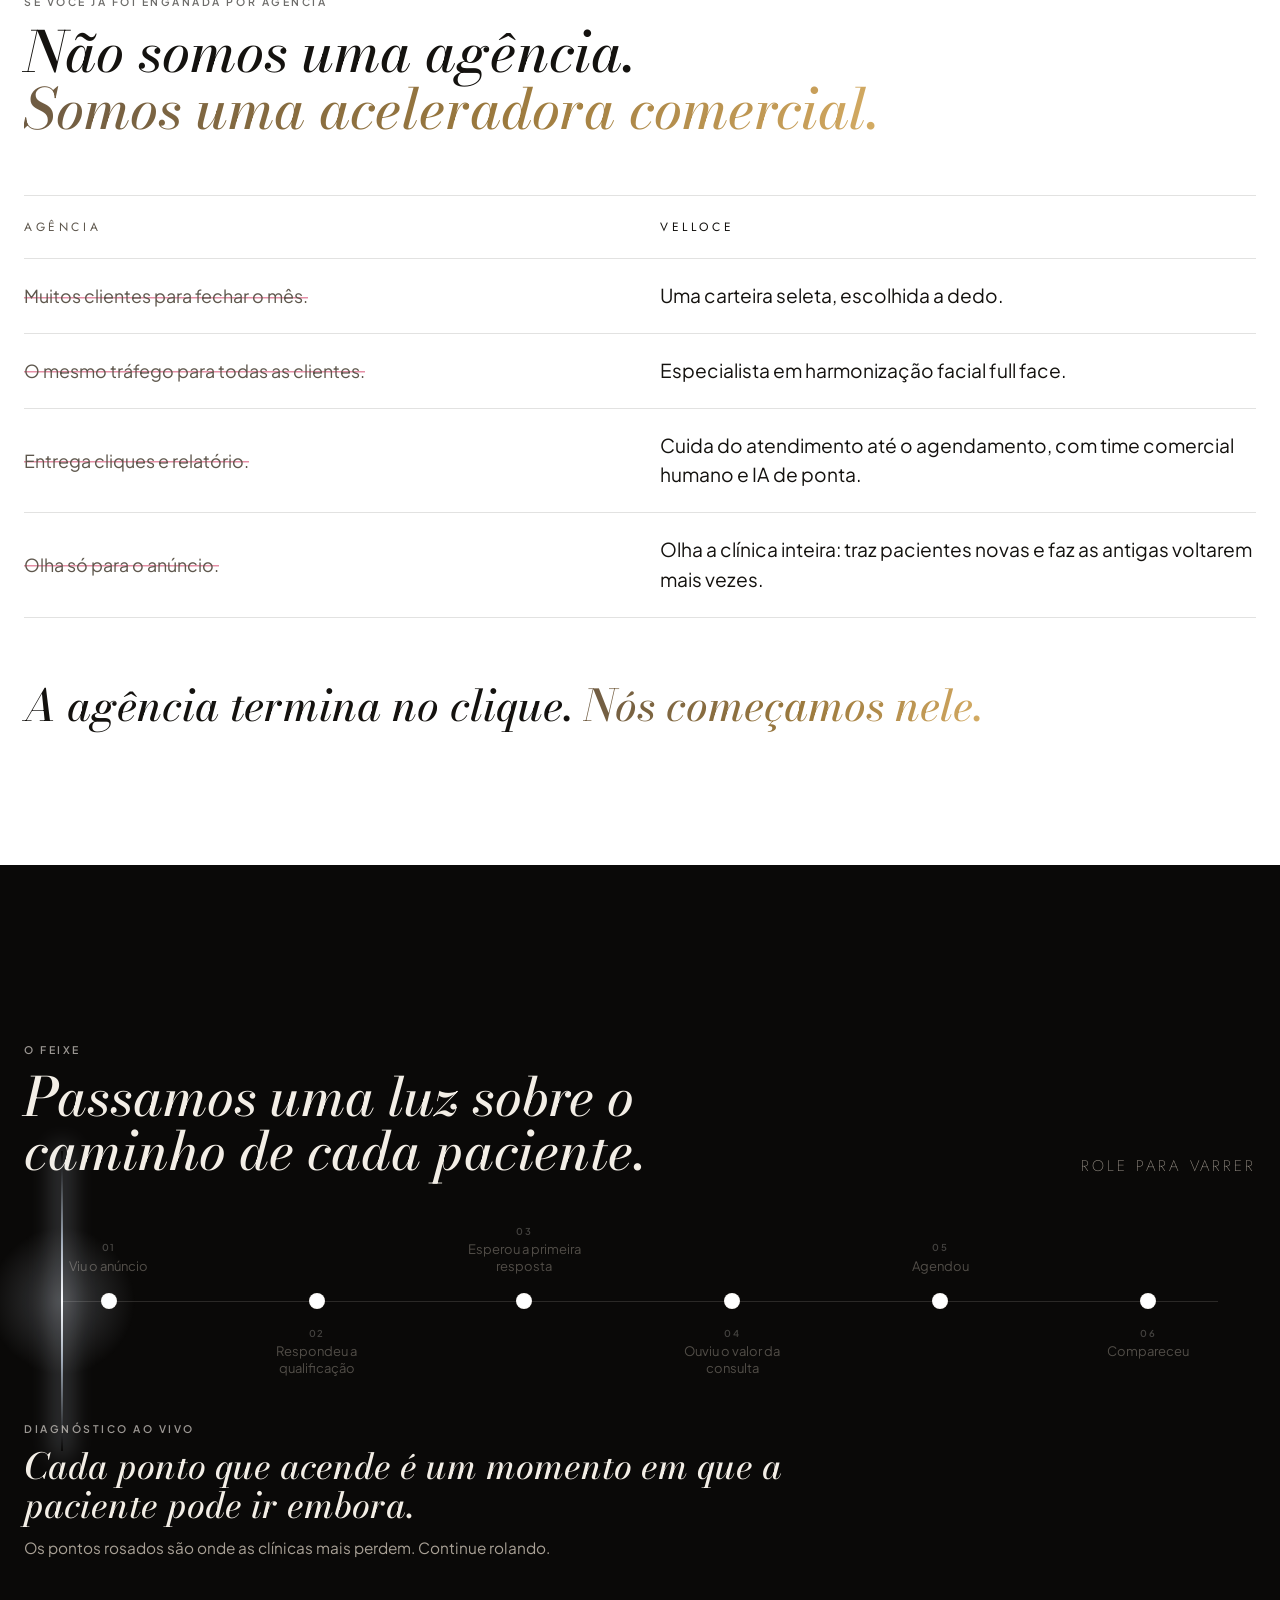
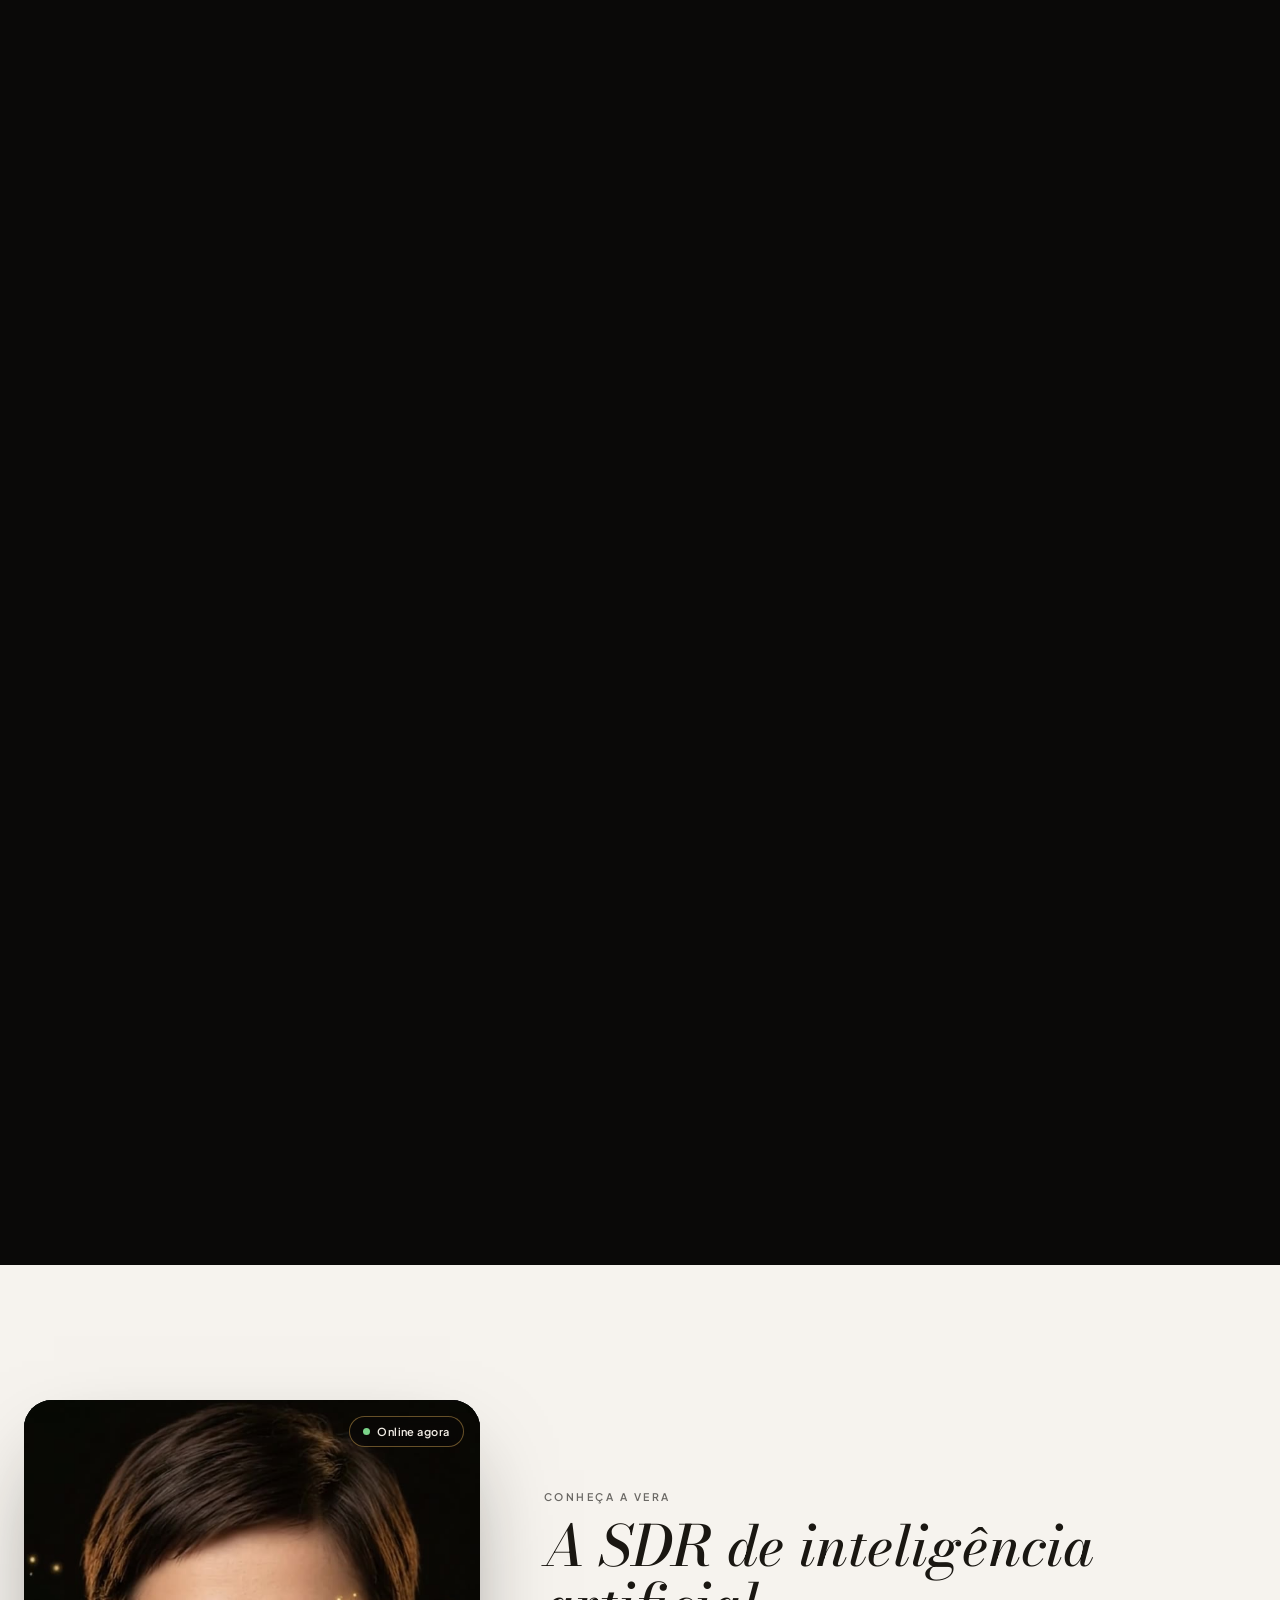
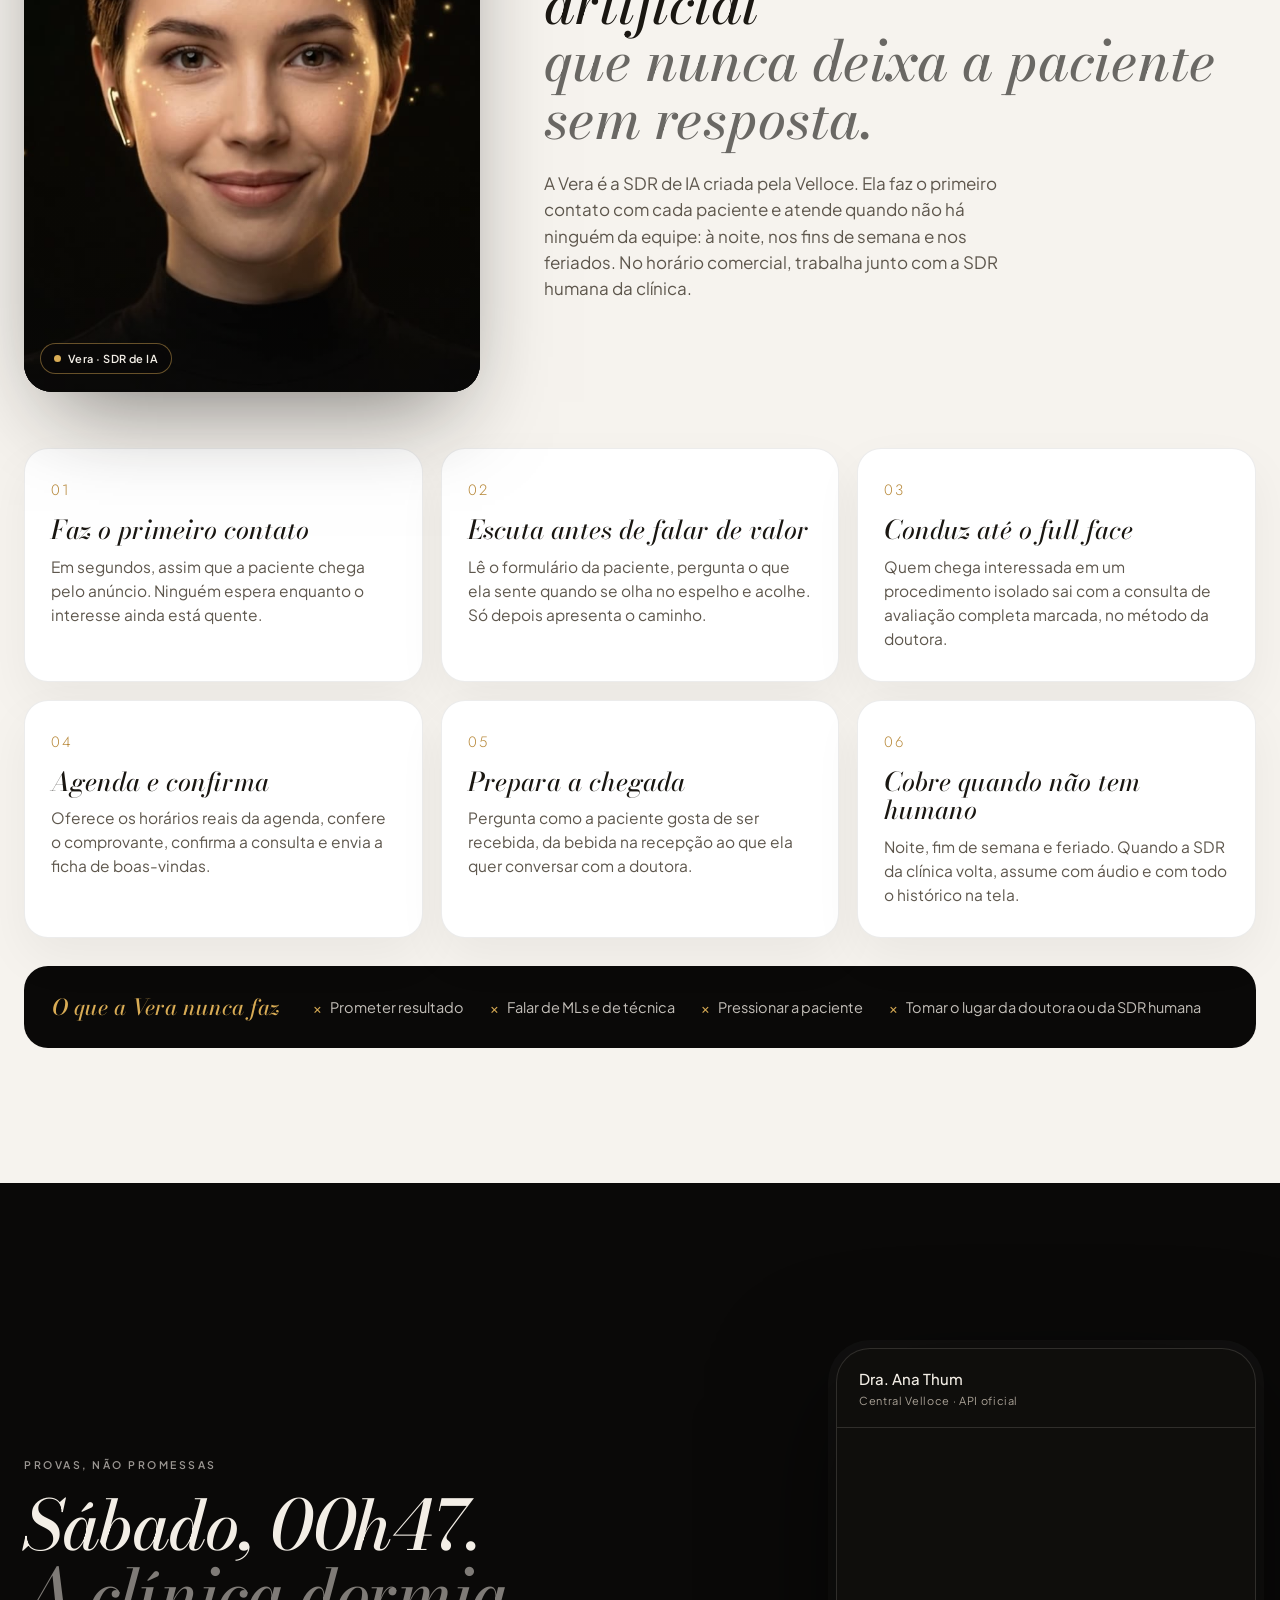
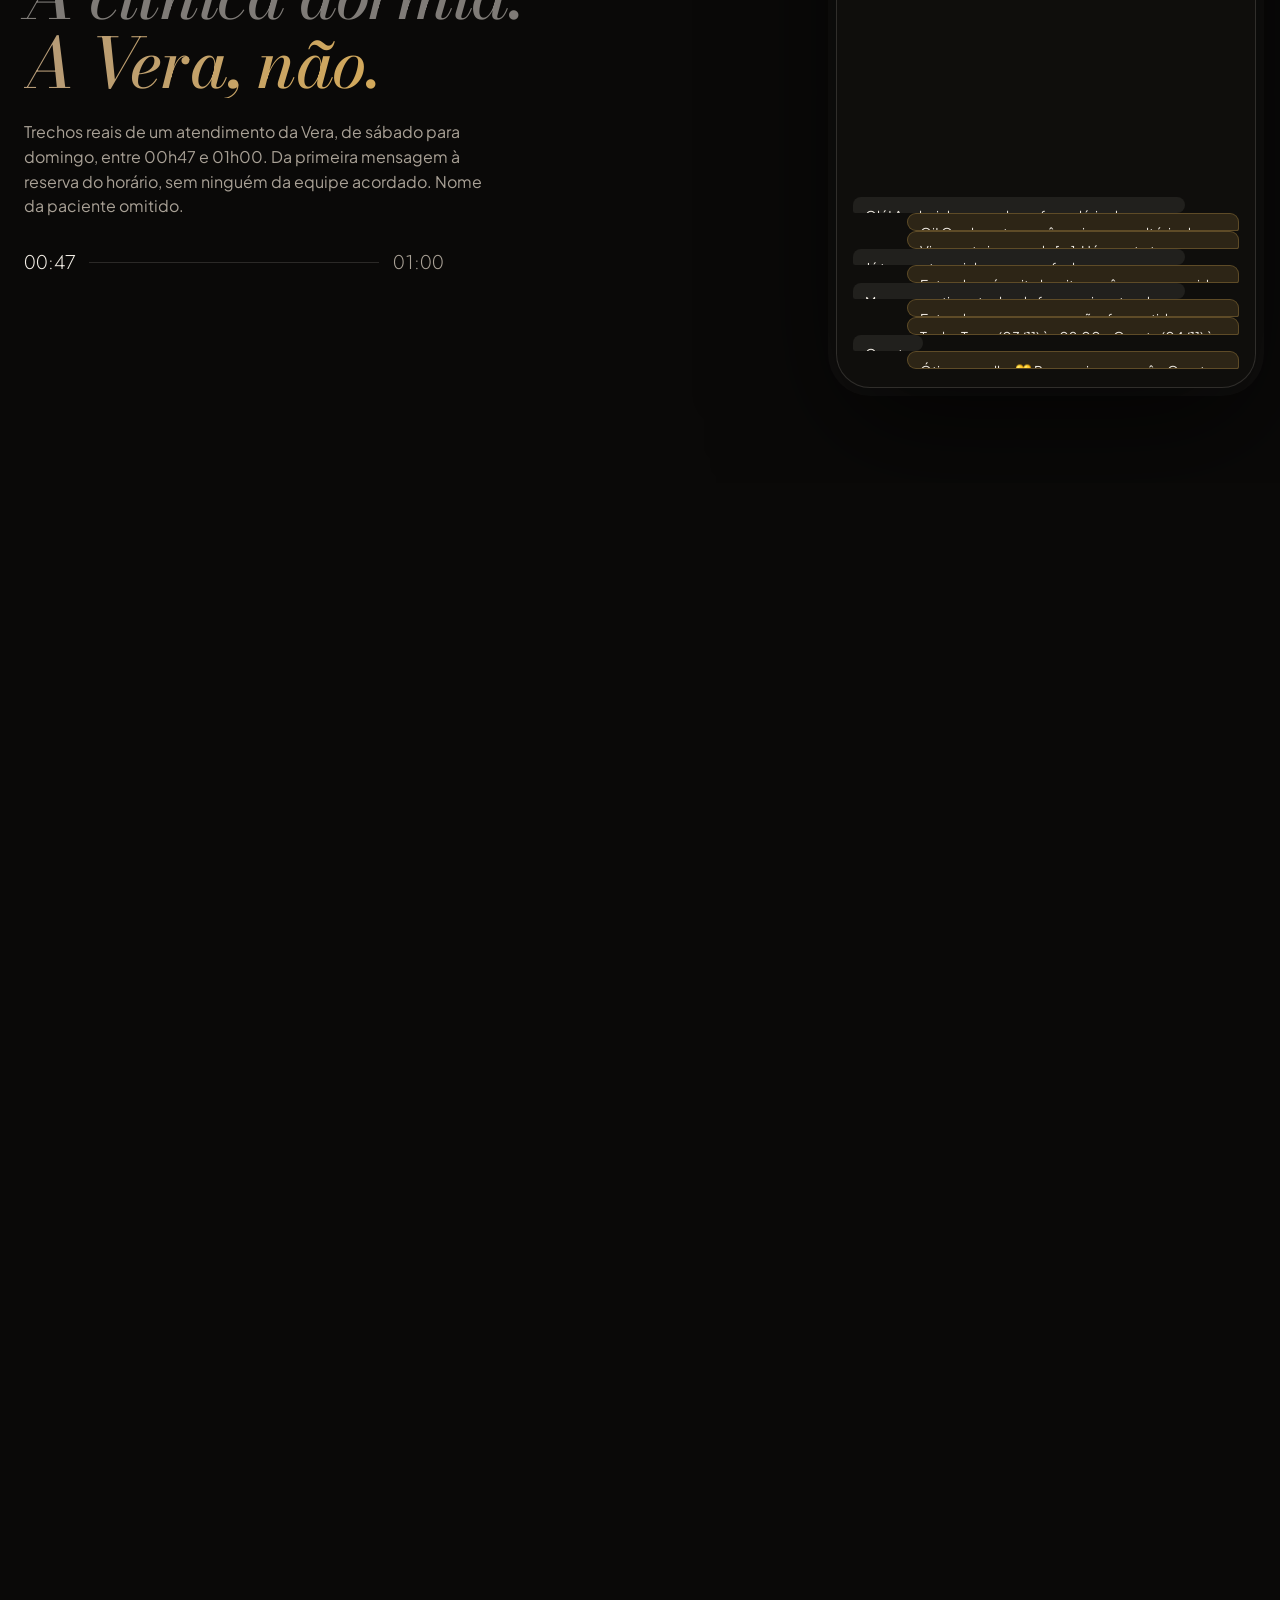
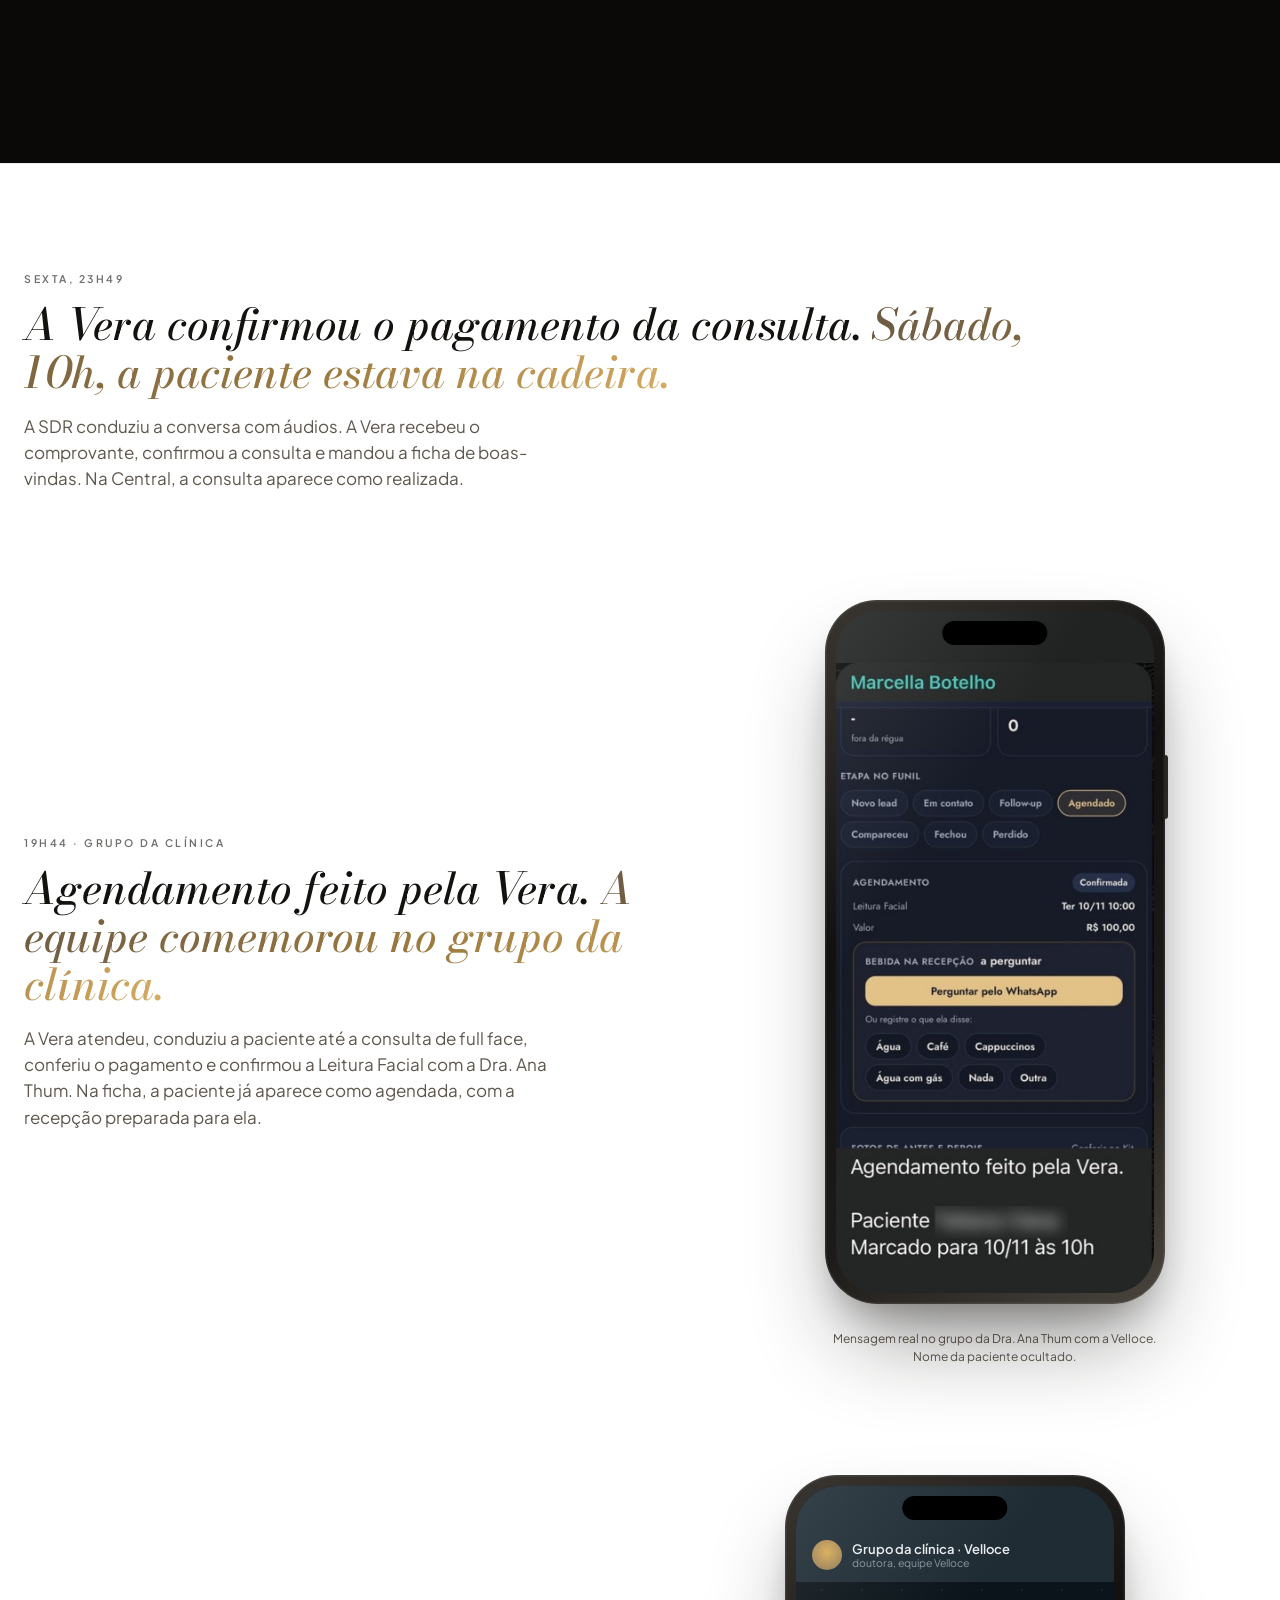
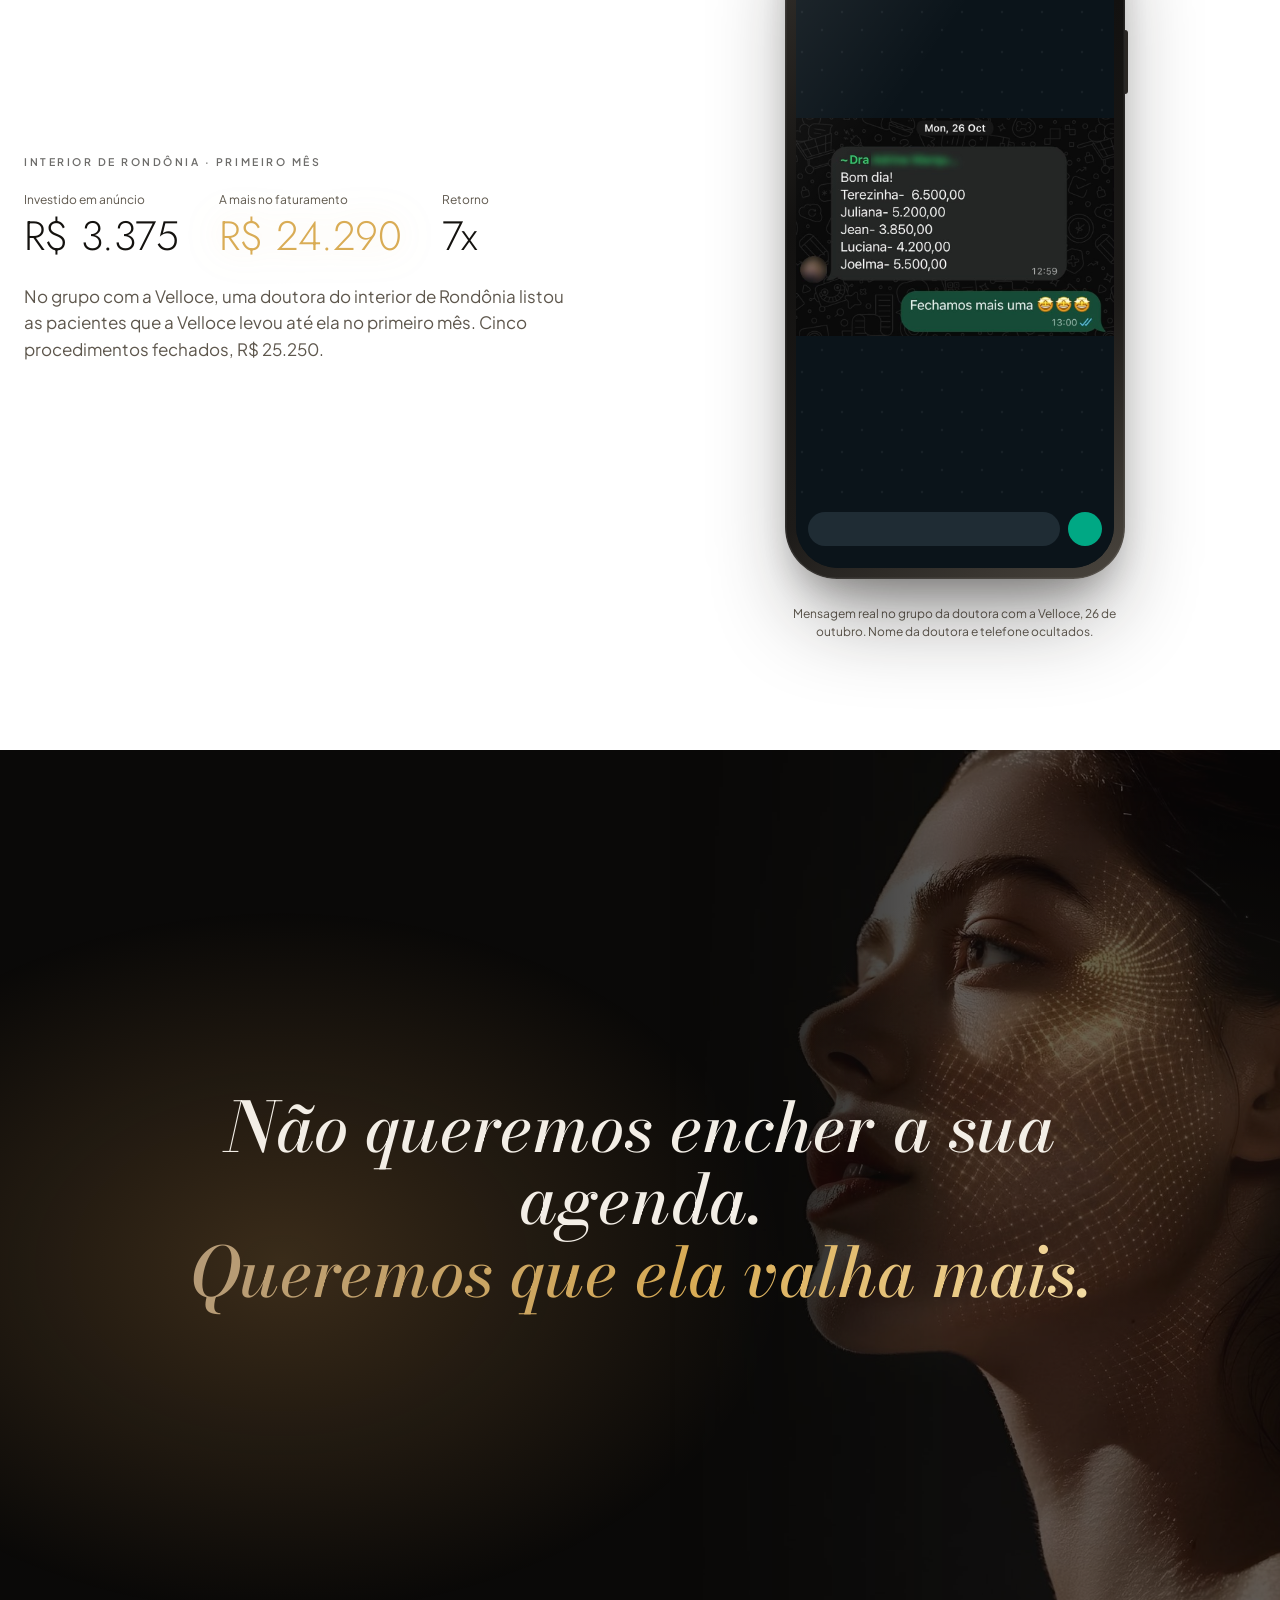
==== commit d7a5dad3: "Rascunho: nova abertura em alta resolução (aguardando aprovação) Co-Authored-By: Claude Opus 5.5 <no" ====
--- a/index.html
+++ b/index.html
@@ -27,7 +27,7 @@
 <meta name="twitter:image" content="https://deixacomavelloce.com/img/og.jpg">
 <script src="js/boot.js"></script>
 <script src="js/consent.js"></script>
-<link rel="preload" as="image" href="img/veu.jpg" fetchpriority="high">
+<link rel="preload" as="image" href="img/abertura.jpg" fetchpriority="high">
 <script type="application/ld+json">
 {"@context":"https://schema.org","@type":"ProfessionalService","name":"Velloce","alternateName":"Velloce Aceleradora Comercial","description":"Aceleradora comercial para clínicas de harmonização facial e saúde de luxo: posicionamento, filmagem, anúncios, atendimento com inteligência artificial e SDRs e treinamento de vendas full face.","url":"https://deixacomavelloce.com/","logo":"https://deixacomavelloce.com/apple-touch-icon.png","image":"https://deixacomavelloce.com/img/og.jpg","slogan":"Onde o cuidado encontra agilidade","areaServed":{"@type":"Country","name":"Brasil"},"founder":{"@type":"Person","name":"Juan Botelho"},"knowsAbout":["harmonização facial","full face","marketing para clínicas","atendimento comercial","inteligência artificial no atendimento"]}
 </script>
@@ -69,8 +69,9 @@
   <div class="pl-light" aria-hidden="true"></div>
   <div class="rush" aria-hidden="true"><i></i><i></i><i></i><i></i><i></i></div>
   <div class="en-vid" aria-hidden="true">
-    <video id="mapv" muted loop playsinline autoplay preload="auto" poster="img/veu.jpg" aria-hidden="true" disablepictureinpicture>
-      <source src="img/veu.mp4" type="video/mp4">
+    <video id="mapv" muted loop playsinline autoplay preload="auto" poster="img/abertura.jpg" aria-hidden="true" disablepictureinpicture>
+      <source src="img/abertura-900.mp4" type="video/mp4" media="(max-width: 760px)">
+      <source src="img/abertura-1440.mp4" type="video/mp4">
     </video>
   </div>
   <div class="en-col">
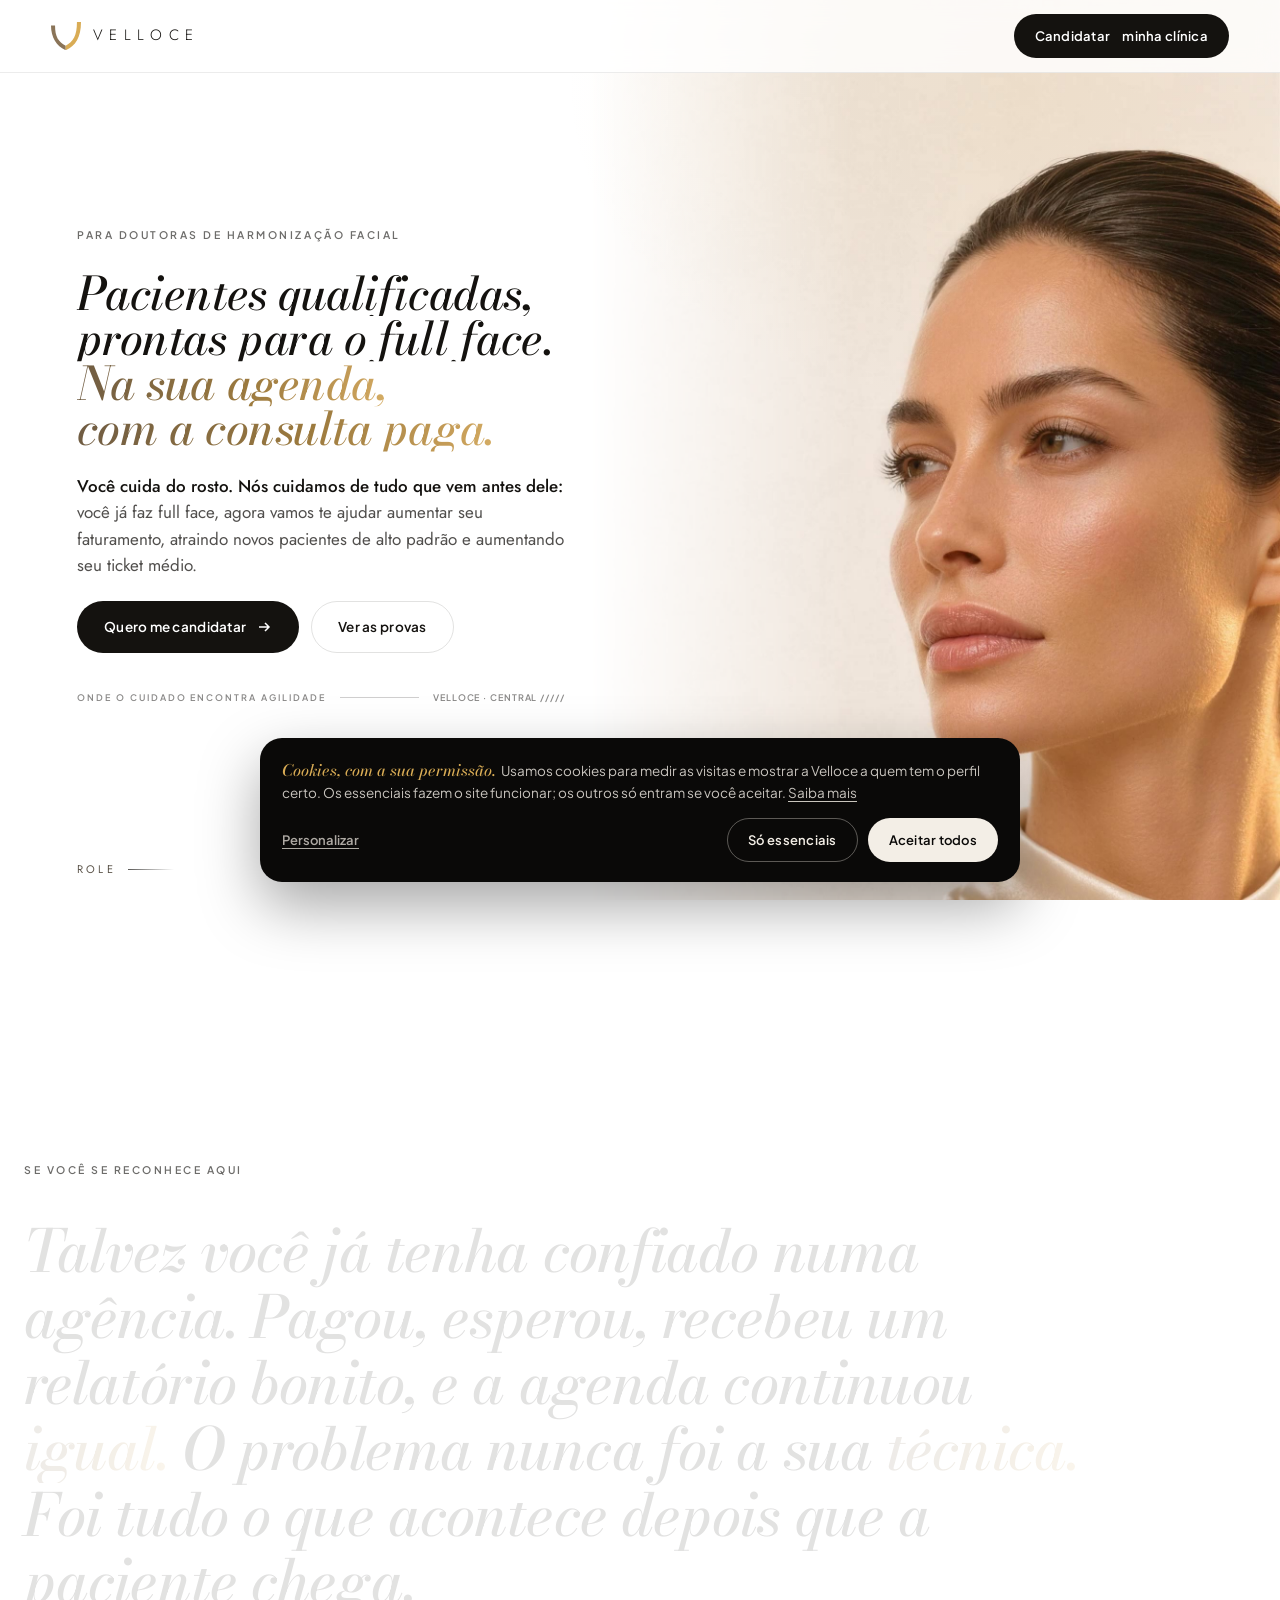
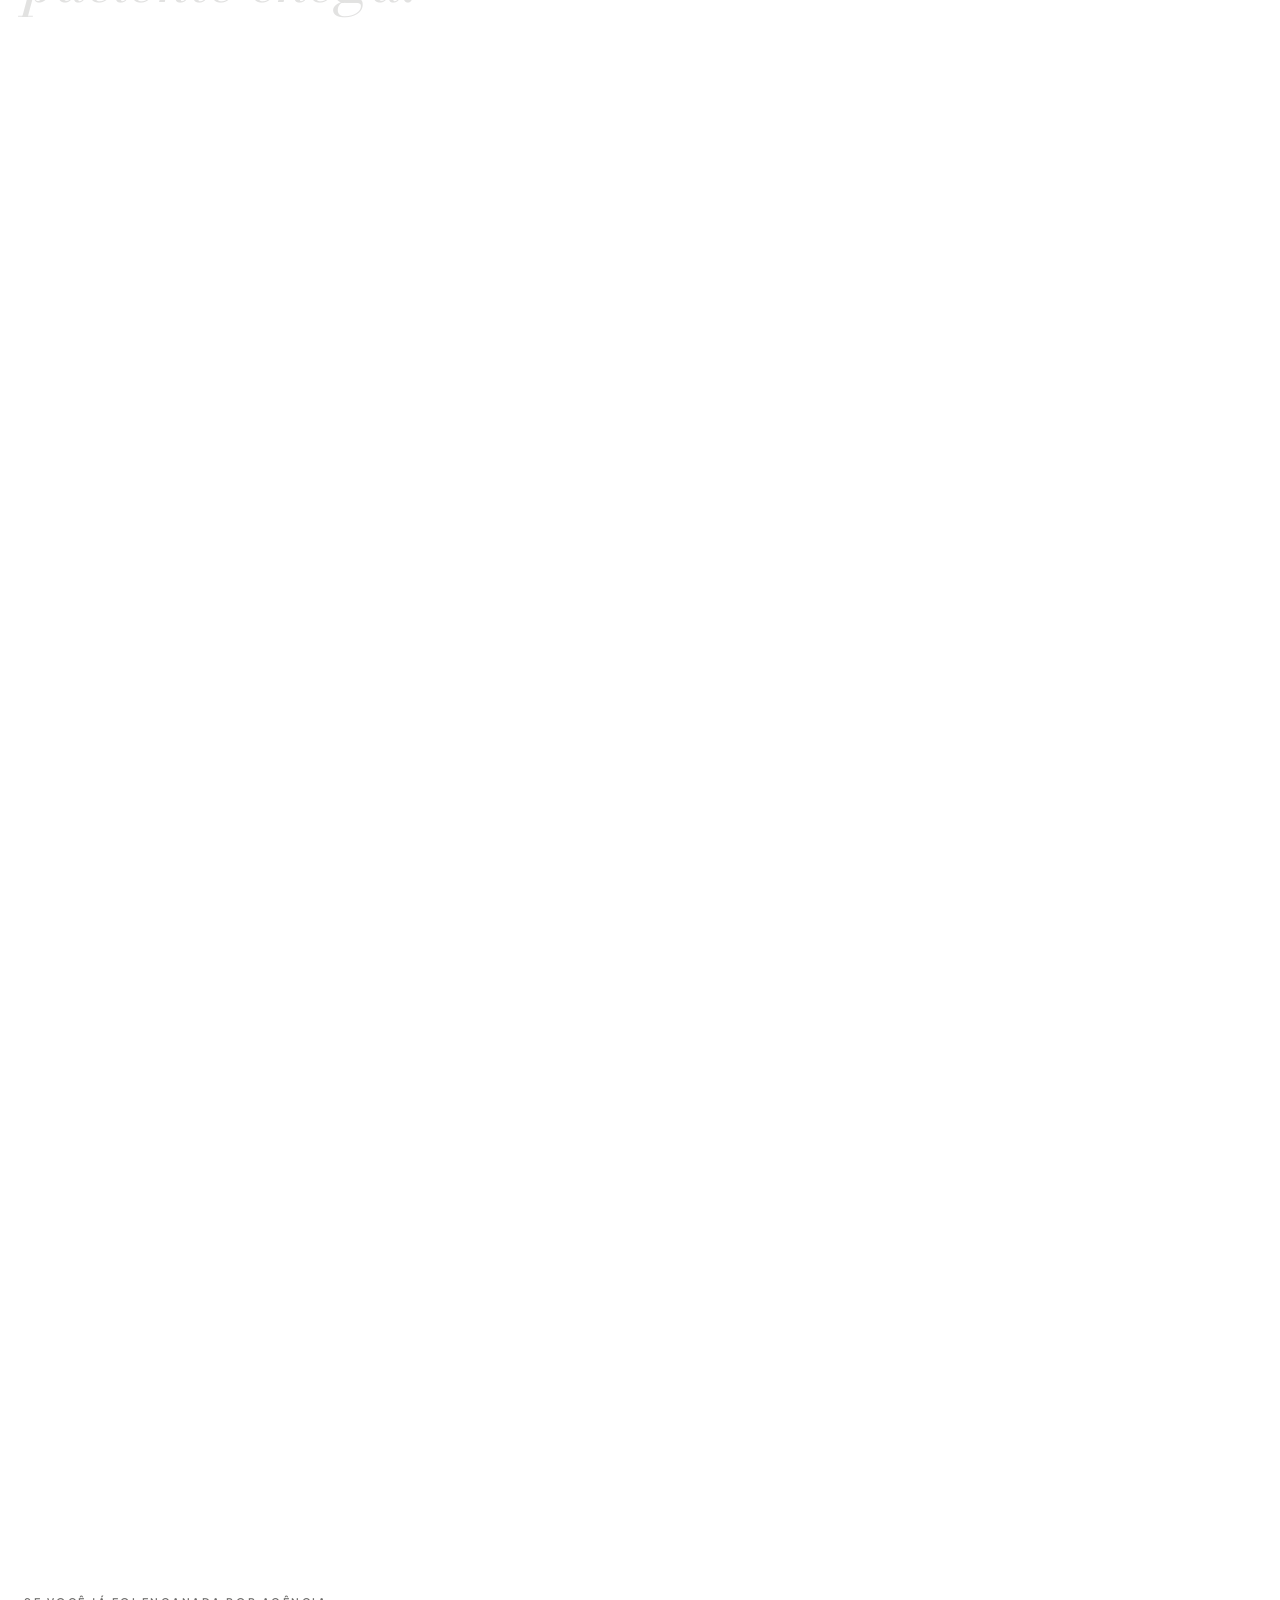
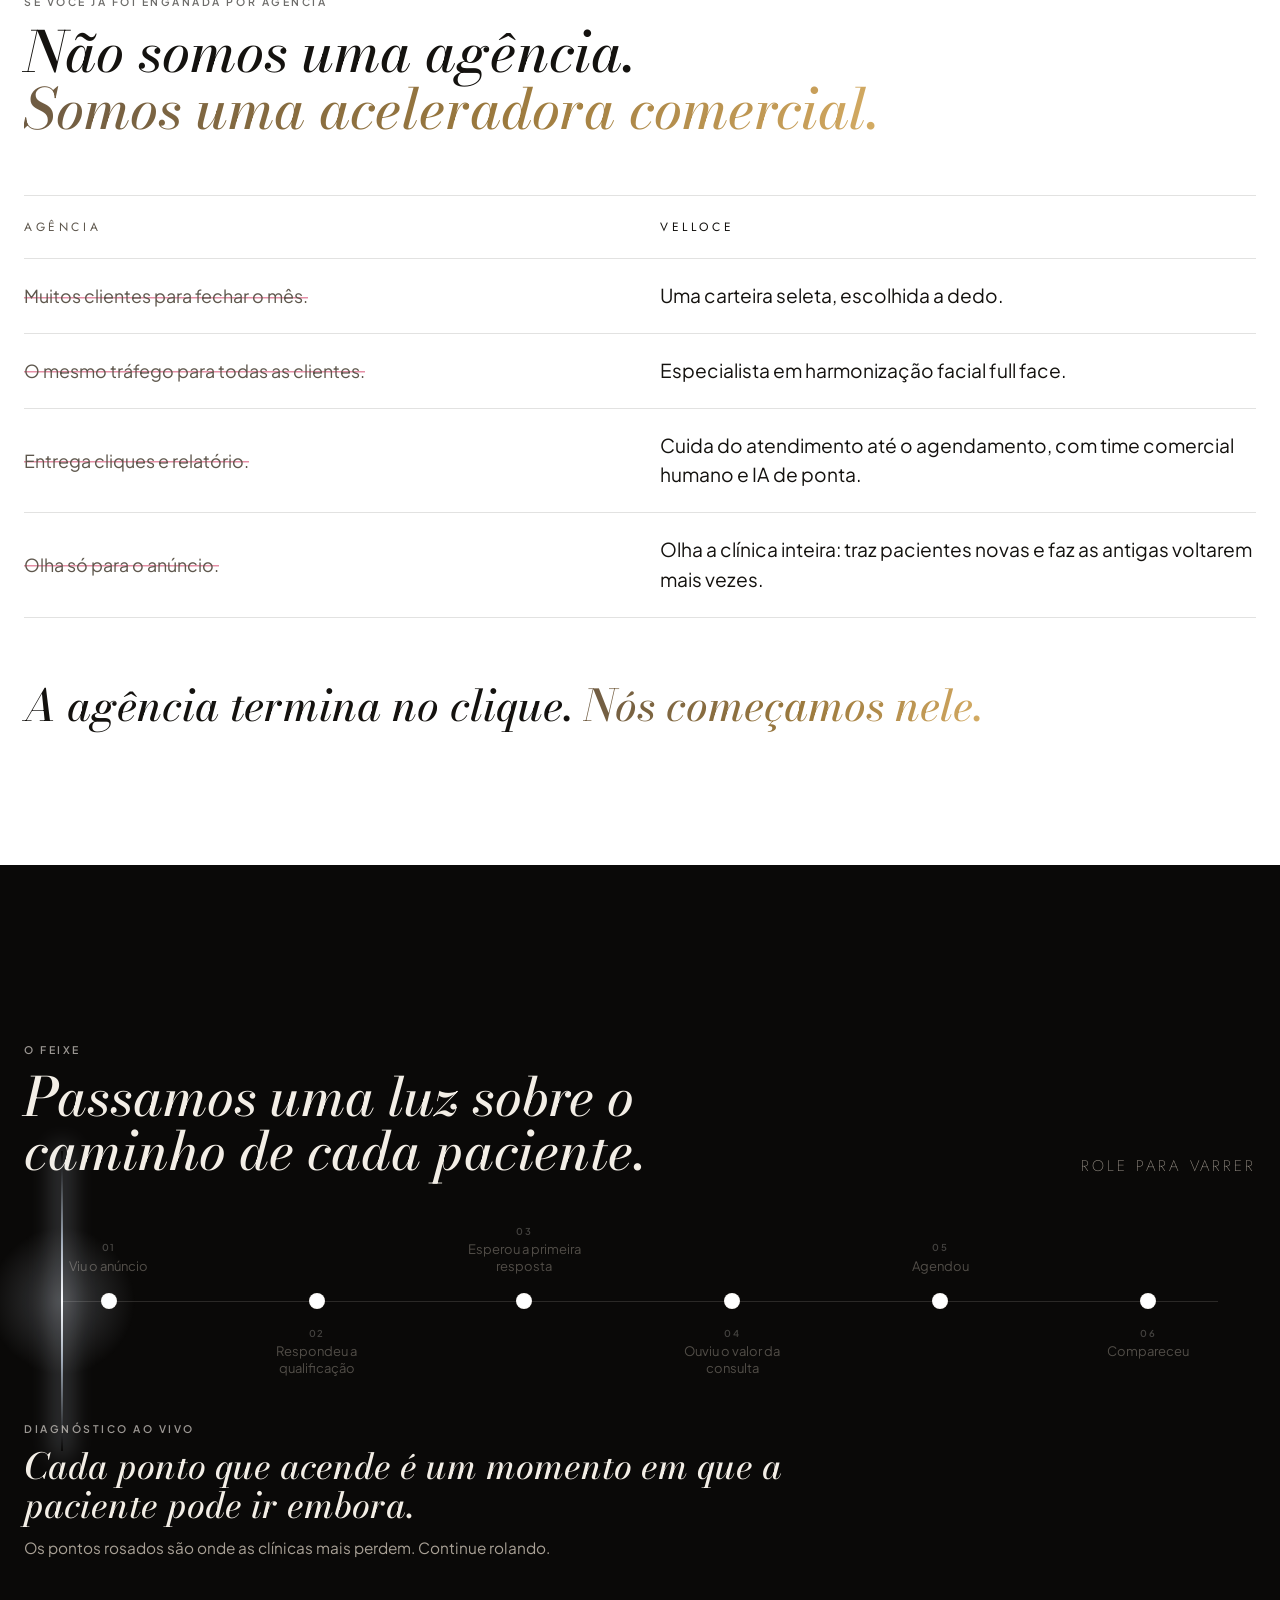
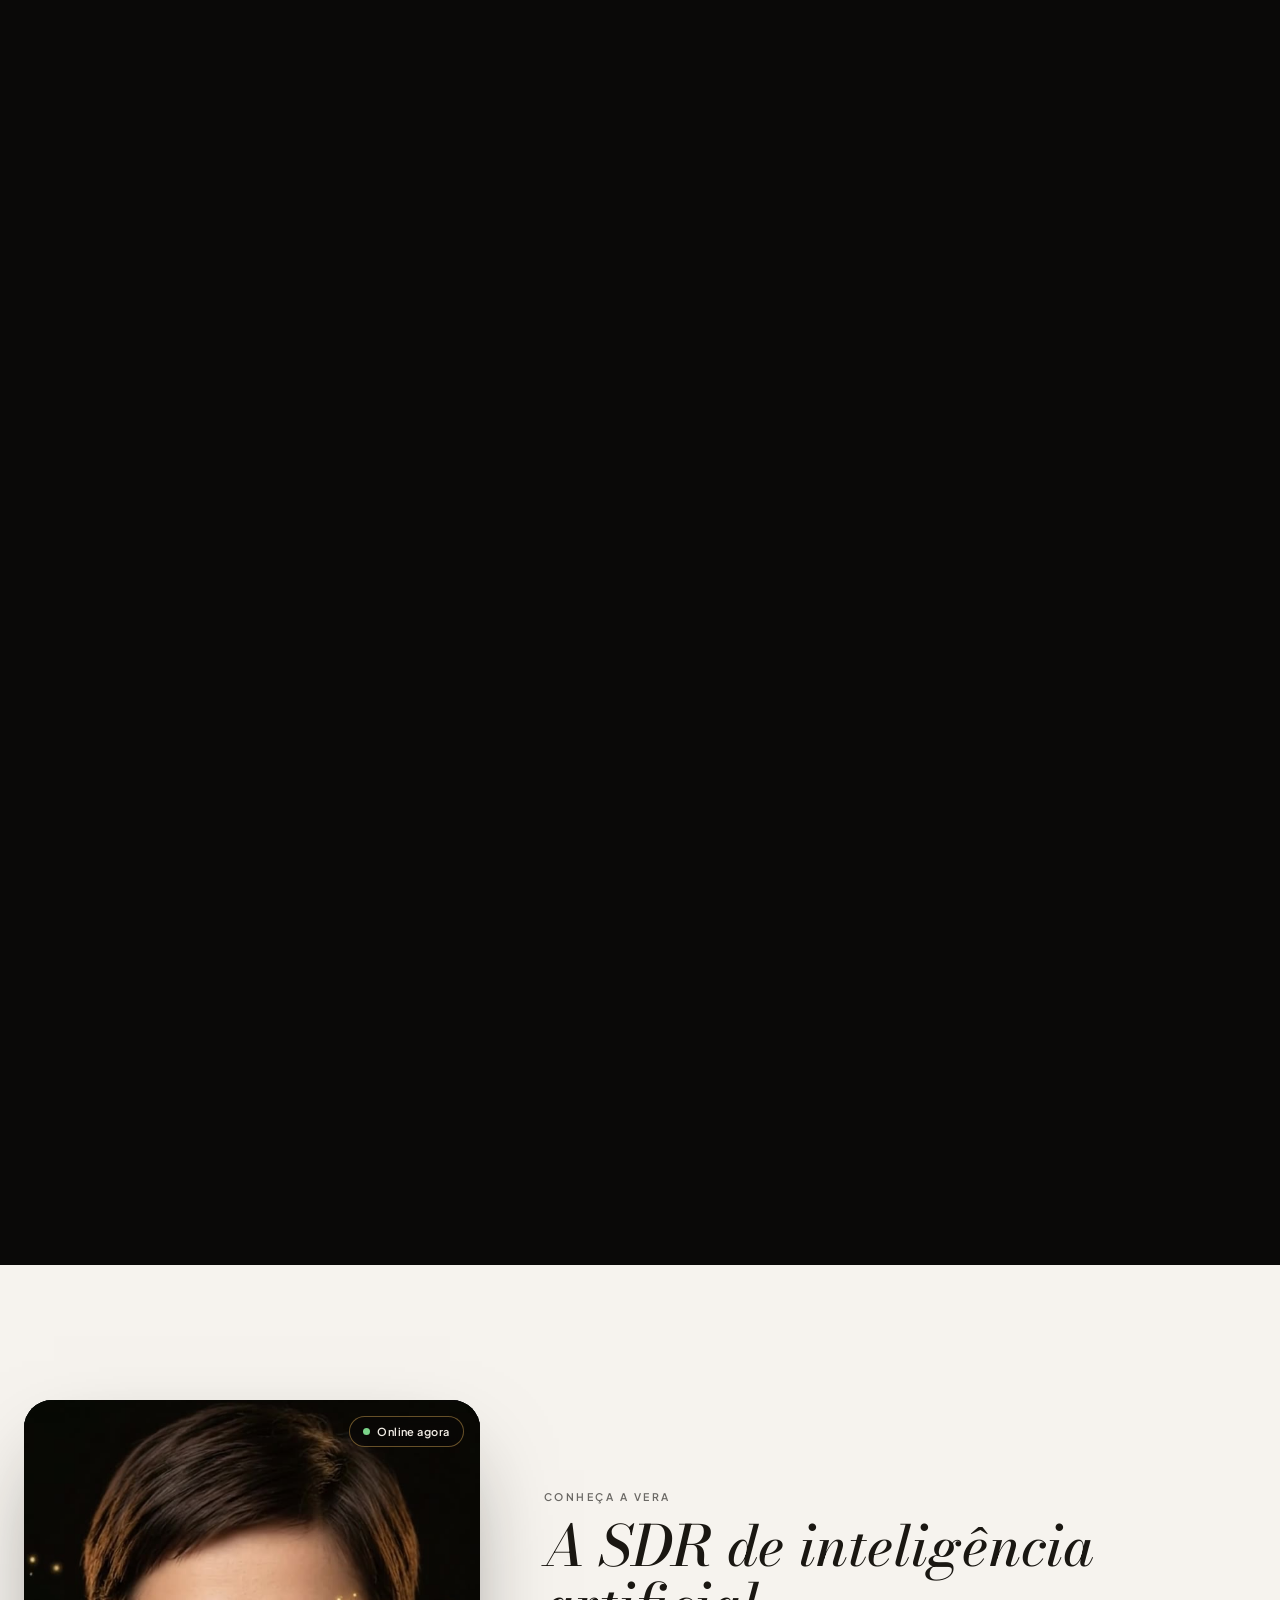
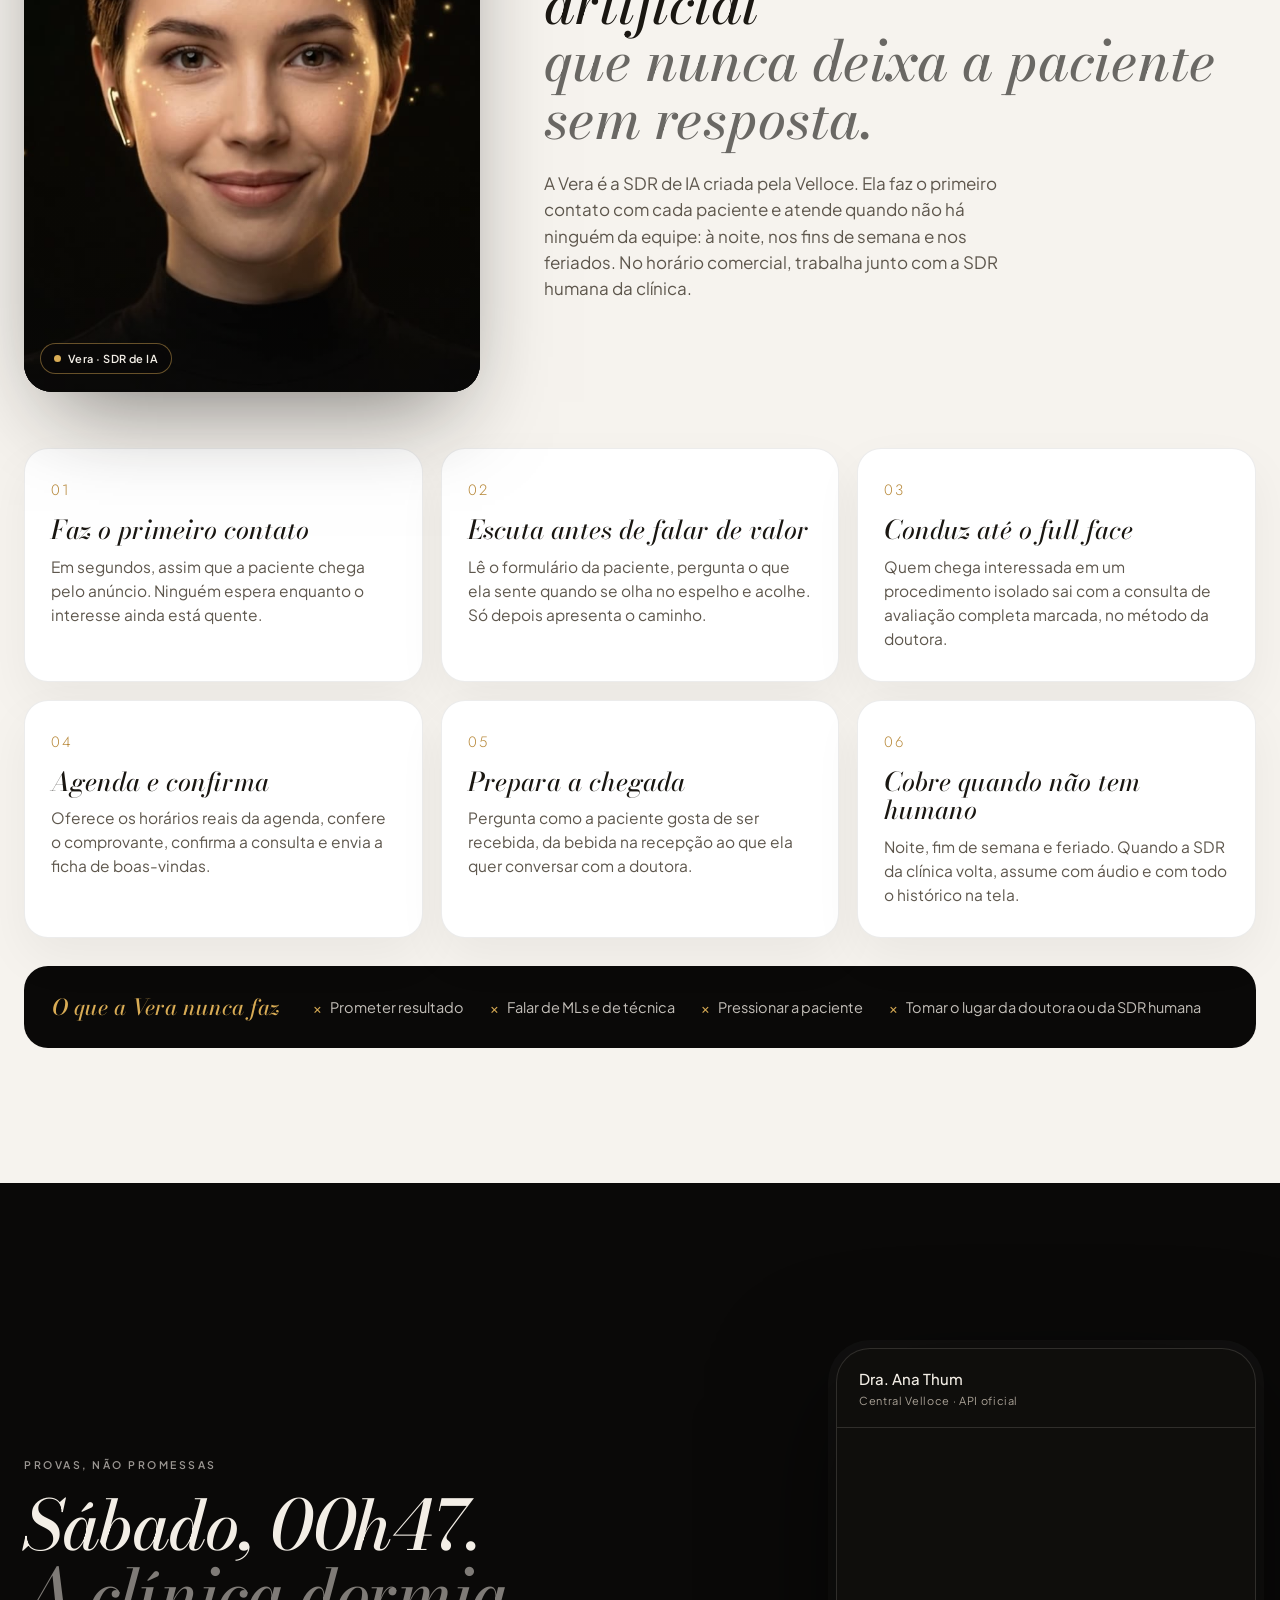
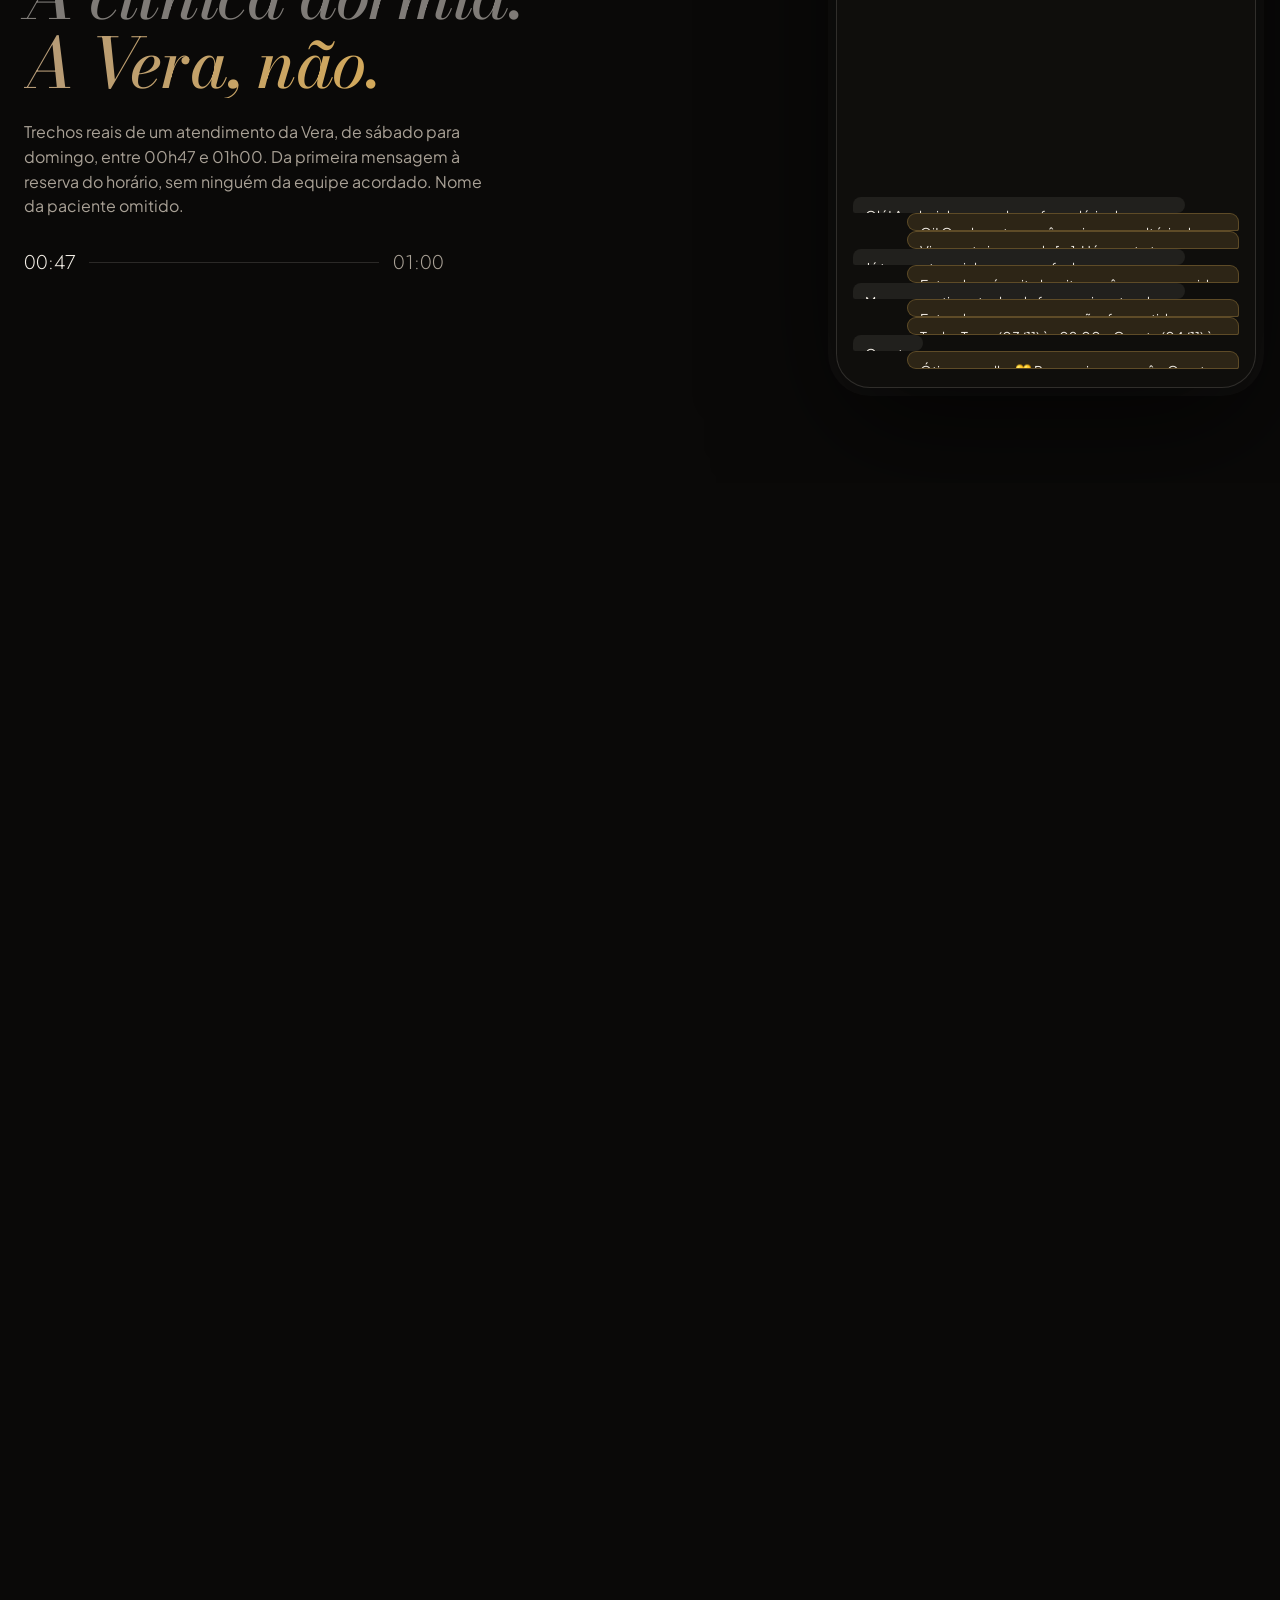
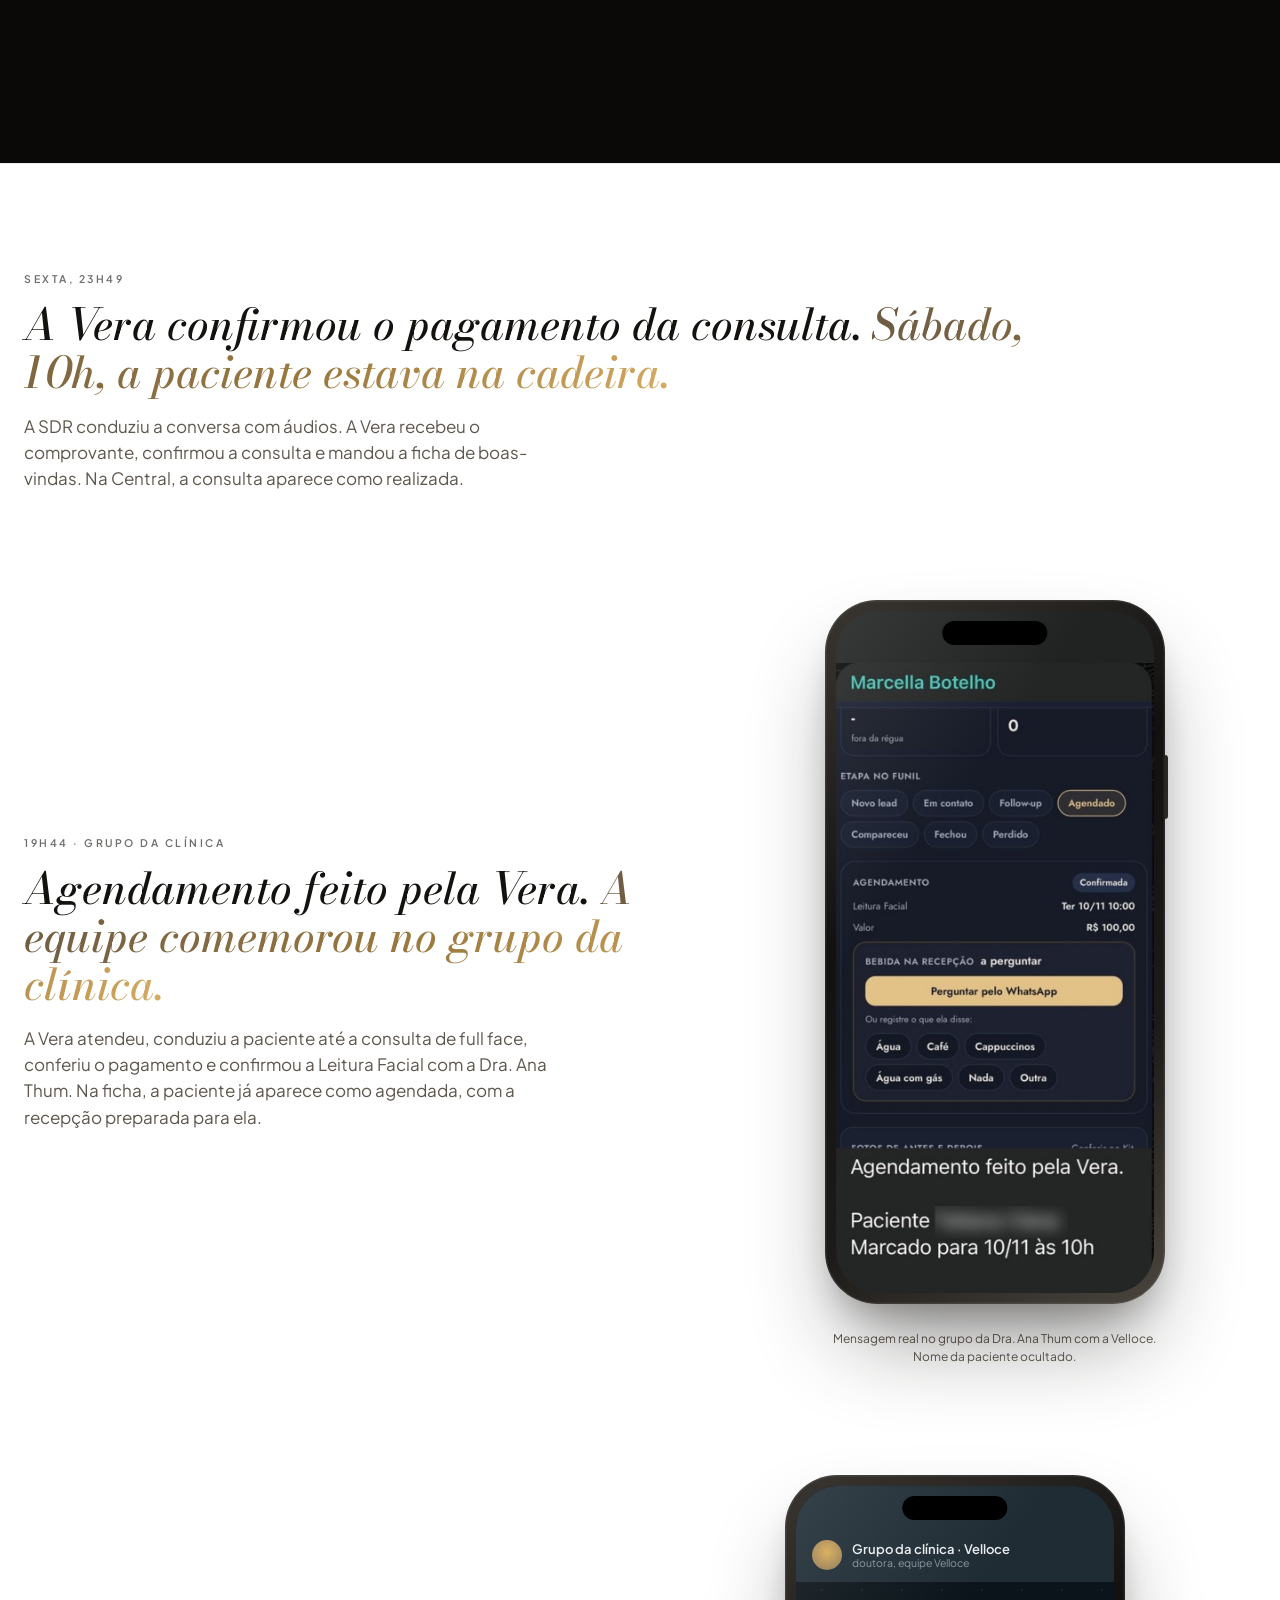
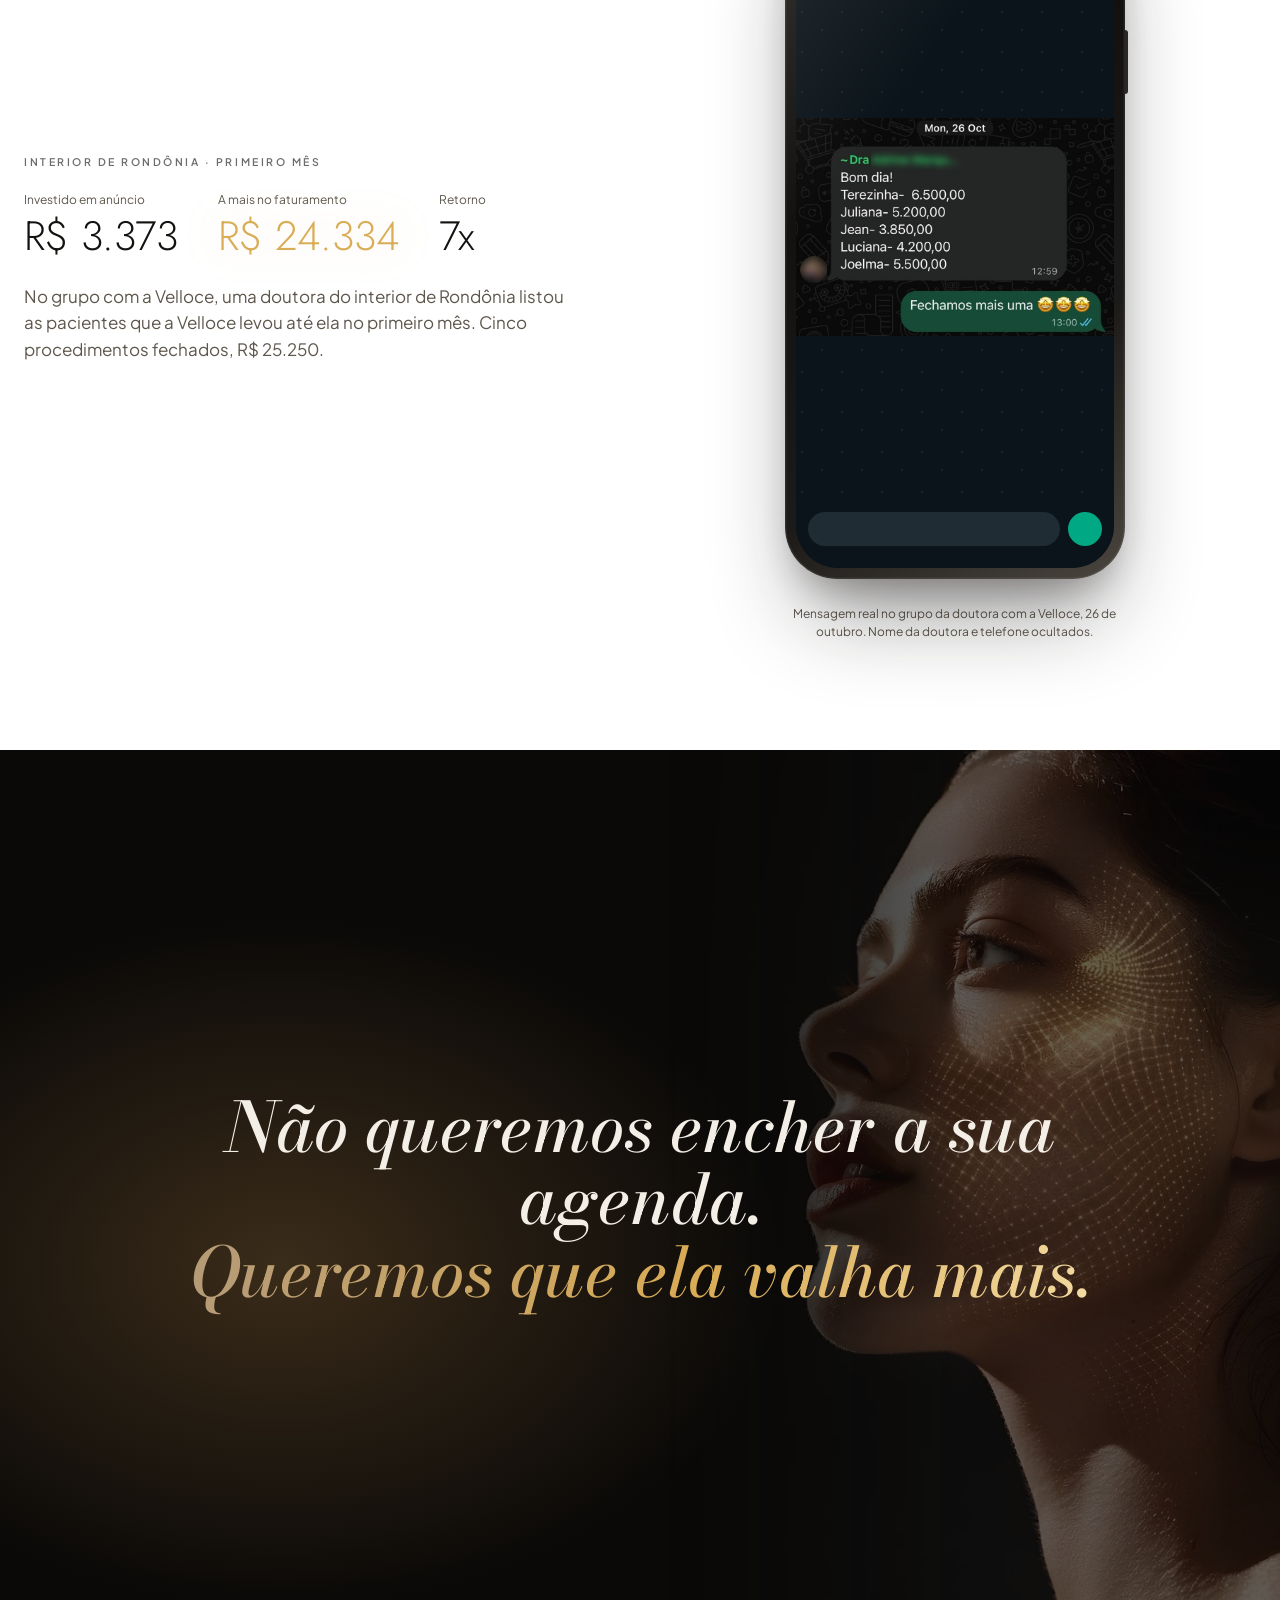
==== commit 4ea391ba: "Abertura: retrato limpo em alta resolução com movimento suave de câmera (sem efeito de laser) Co-Aut" ====
--- a/index.html
+++ b/index.html
@@ -27,7 +27,7 @@
 <meta name="twitter:image" content="https://deixacomavelloce.com/img/og.jpg">
 <script src="js/boot.js"></script>
 <script src="js/consent.js"></script>
-<link rel="preload" as="image" href="img/abertura.jpg" fetchpriority="high">
+<link rel="preload" as="image" href="img/rosto.jpg" fetchpriority="high">
 <script type="application/ld+json">
 {"@context":"https://schema.org","@type":"ProfessionalService","name":"Velloce","alternateName":"Velloce Aceleradora Comercial","description":"Aceleradora comercial para clínicas de harmonização facial e saúde de luxo: posicionamento, filmagem, anúncios, atendimento com inteligência artificial e SDRs e treinamento de vendas full face.","url":"https://deixacomavelloce.com/","logo":"https://deixacomavelloce.com/apple-touch-icon.png","image":"https://deixacomavelloce.com/img/og.jpg","slogan":"Onde o cuidado encontra agilidade","areaServed":{"@type":"Country","name":"Brasil"},"founder":{"@type":"Person","name":"Juan Botelho"},"knowsAbout":["harmonização facial","full face","marketing para clínicas","atendimento comercial","inteligência artificial no atendimento"]}
 </script>
@@ -69,9 +69,9 @@
   <div class="pl-light" aria-hidden="true"></div>
   <div class="rush" aria-hidden="true"><i></i><i></i><i></i><i></i><i></i></div>
   <div class="en-vid" aria-hidden="true">
-    <video id="mapv" muted loop playsinline autoplay preload="auto" poster="img/abertura.jpg" aria-hidden="true" disablepictureinpicture>
-      <source src="img/abertura-900.mp4" type="video/mp4" media="(max-width: 760px)">
-      <source src="img/abertura-1440.mp4" type="video/mp4">
+    <video id="mapv" muted loop playsinline autoplay preload="auto" poster="img/rosto.jpg" aria-hidden="true" disablepictureinpicture>
+      <source src="img/rosto-900.mp4" type="video/mp4" media="(max-width: 760px)">
+      <source src="img/rosto-1440.mp4" type="video/mp4">
     </video>
   </div>
   <div class="en-col">
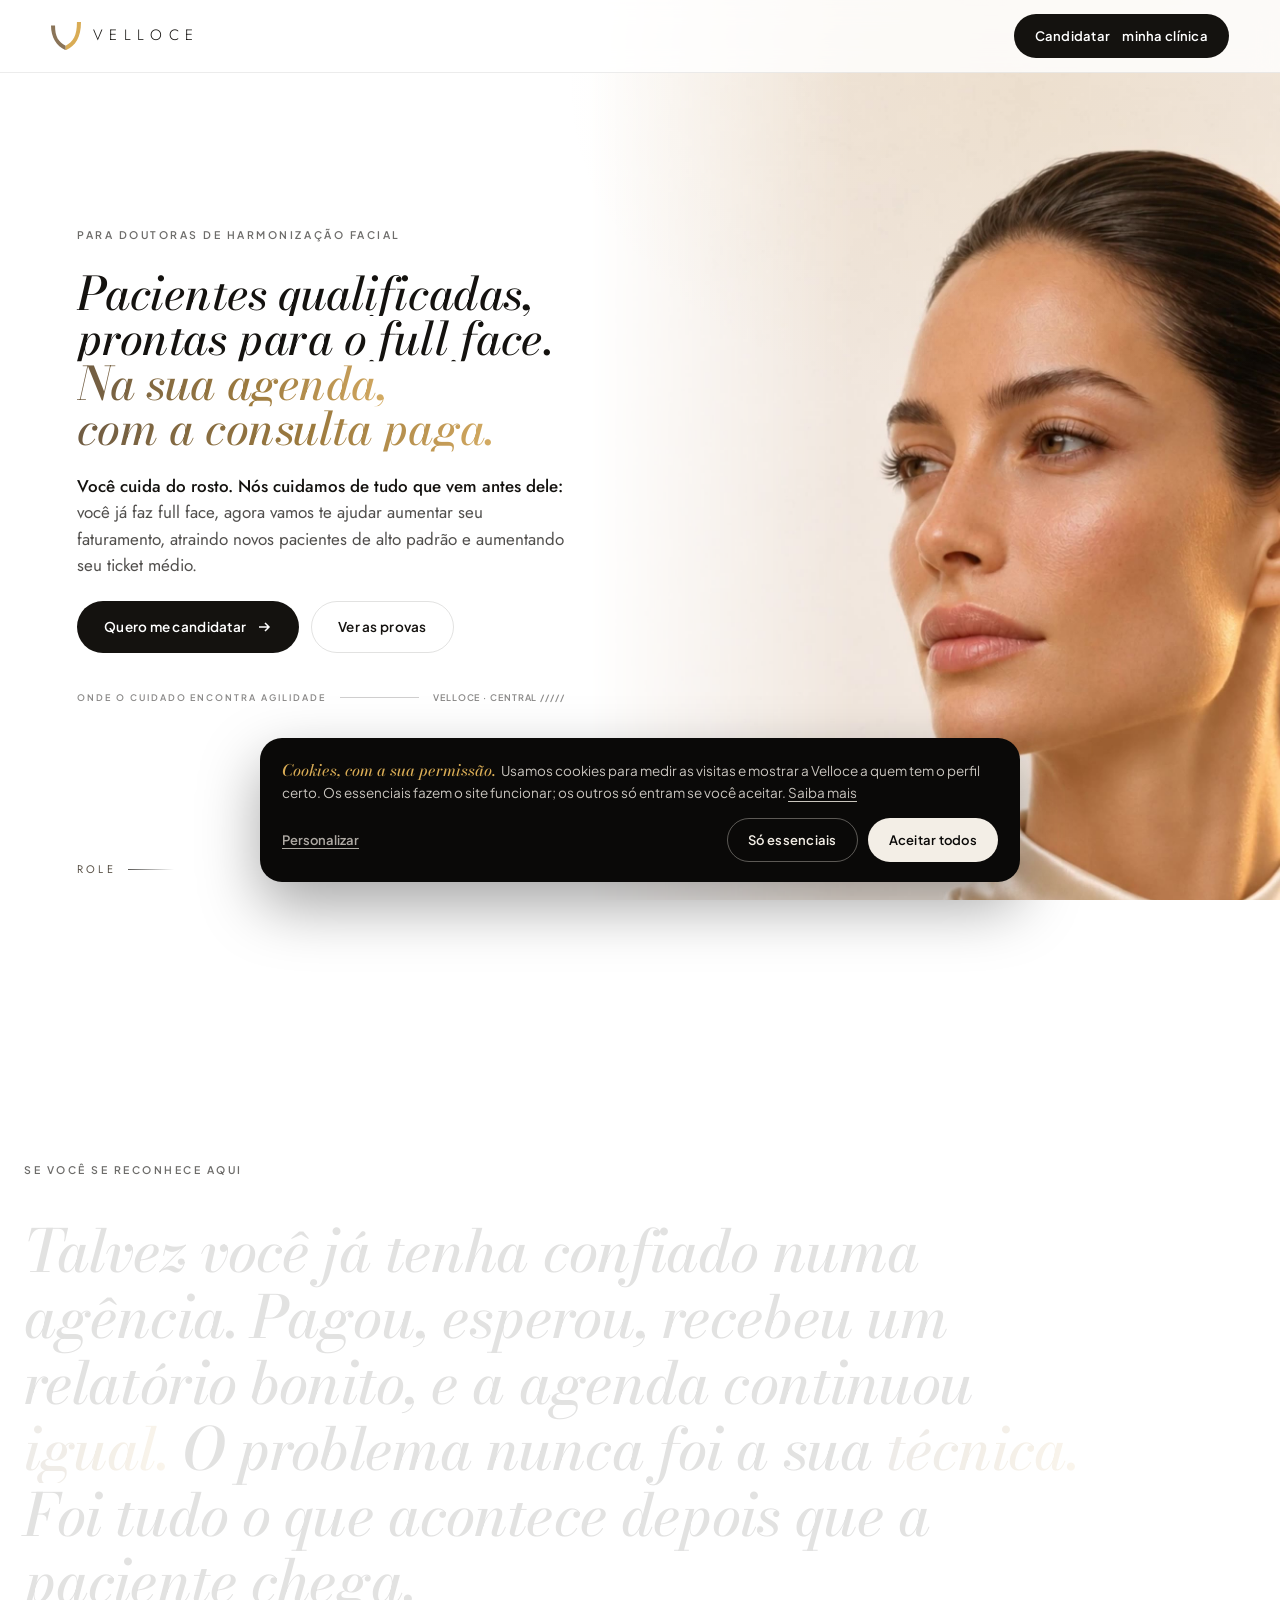
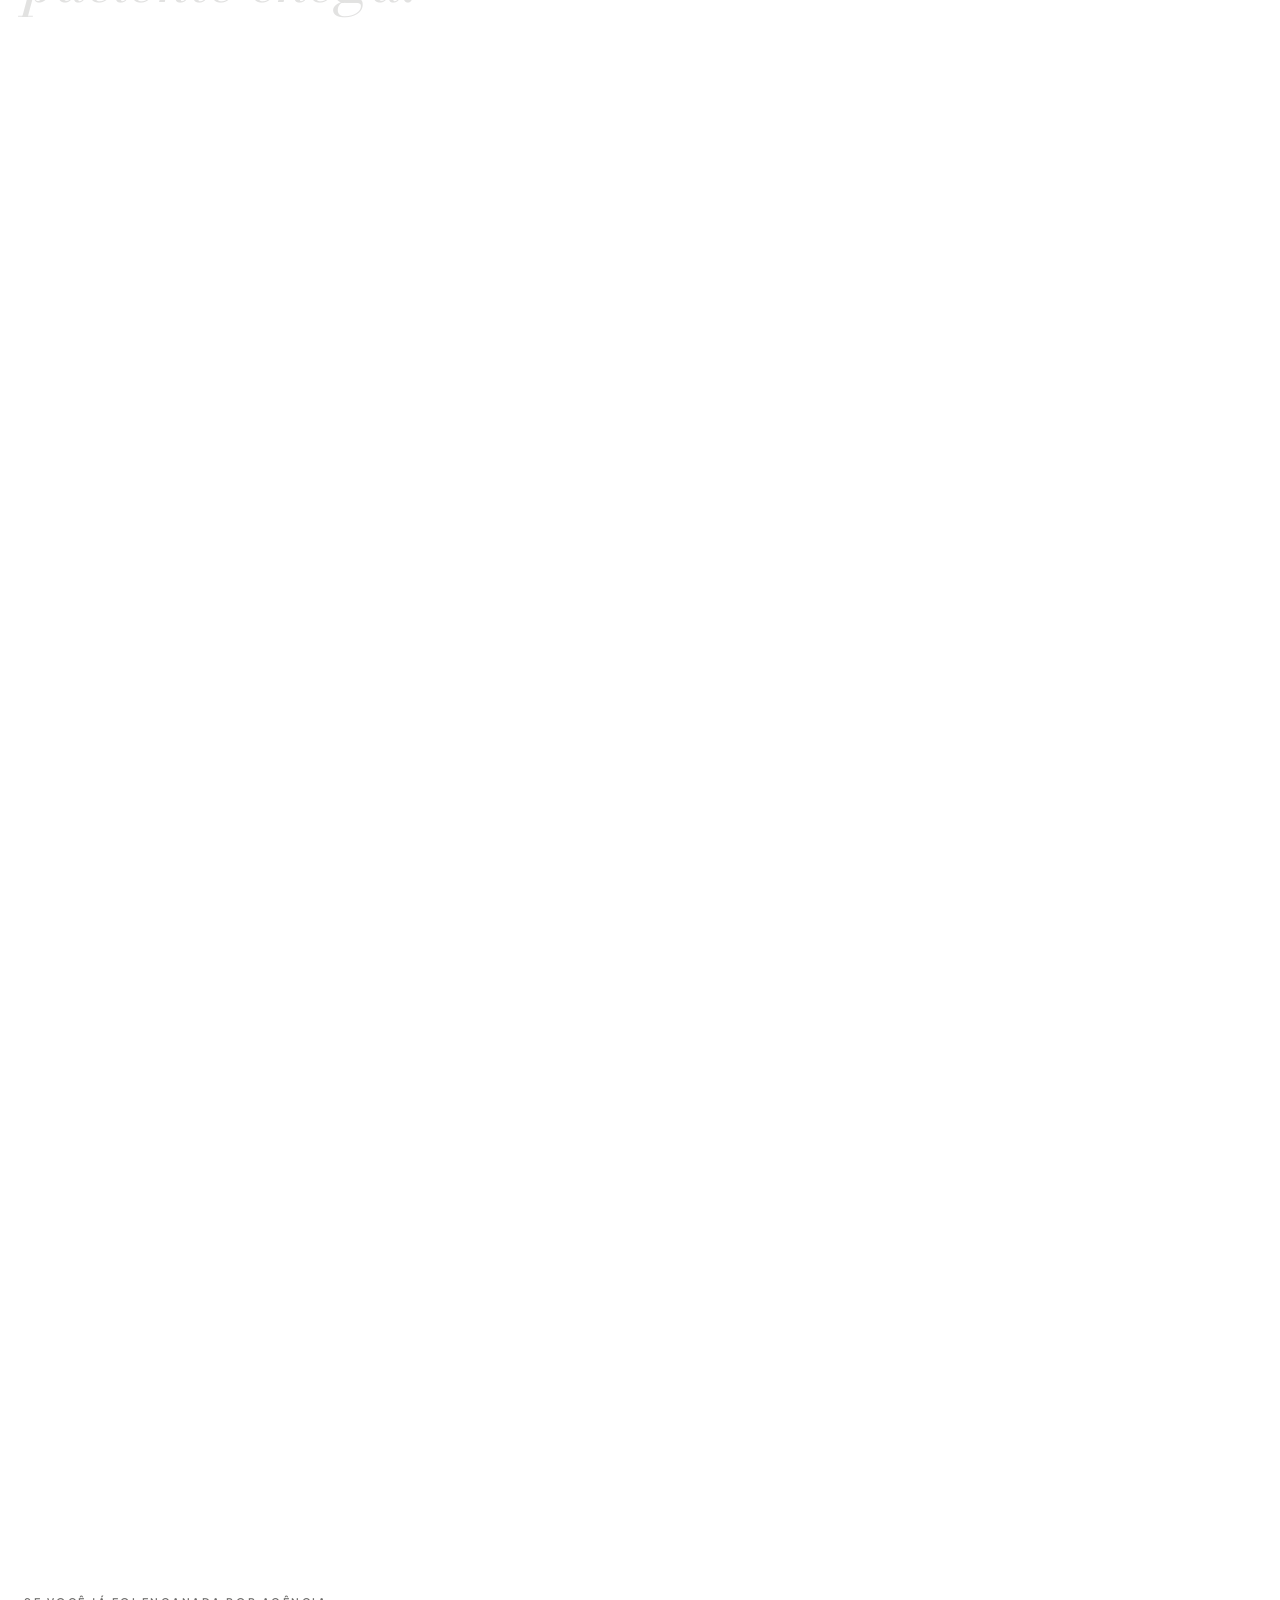
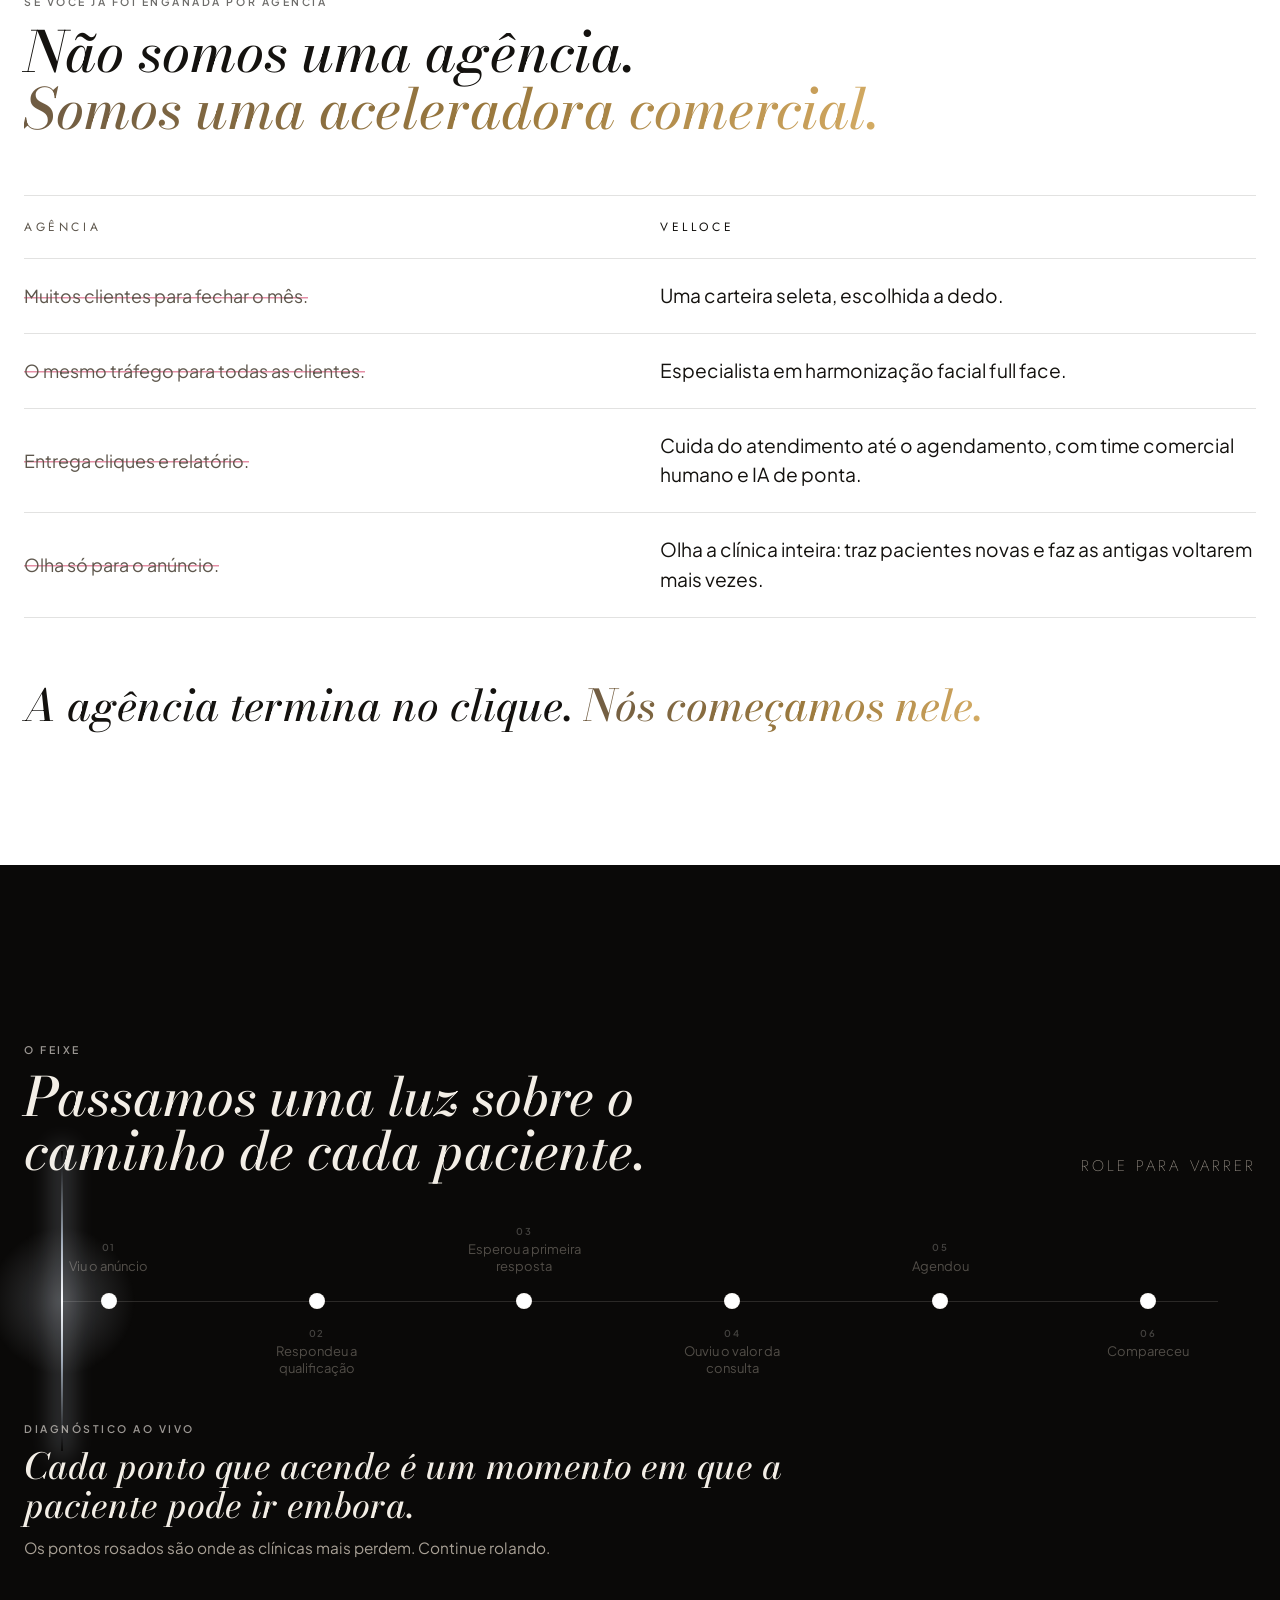
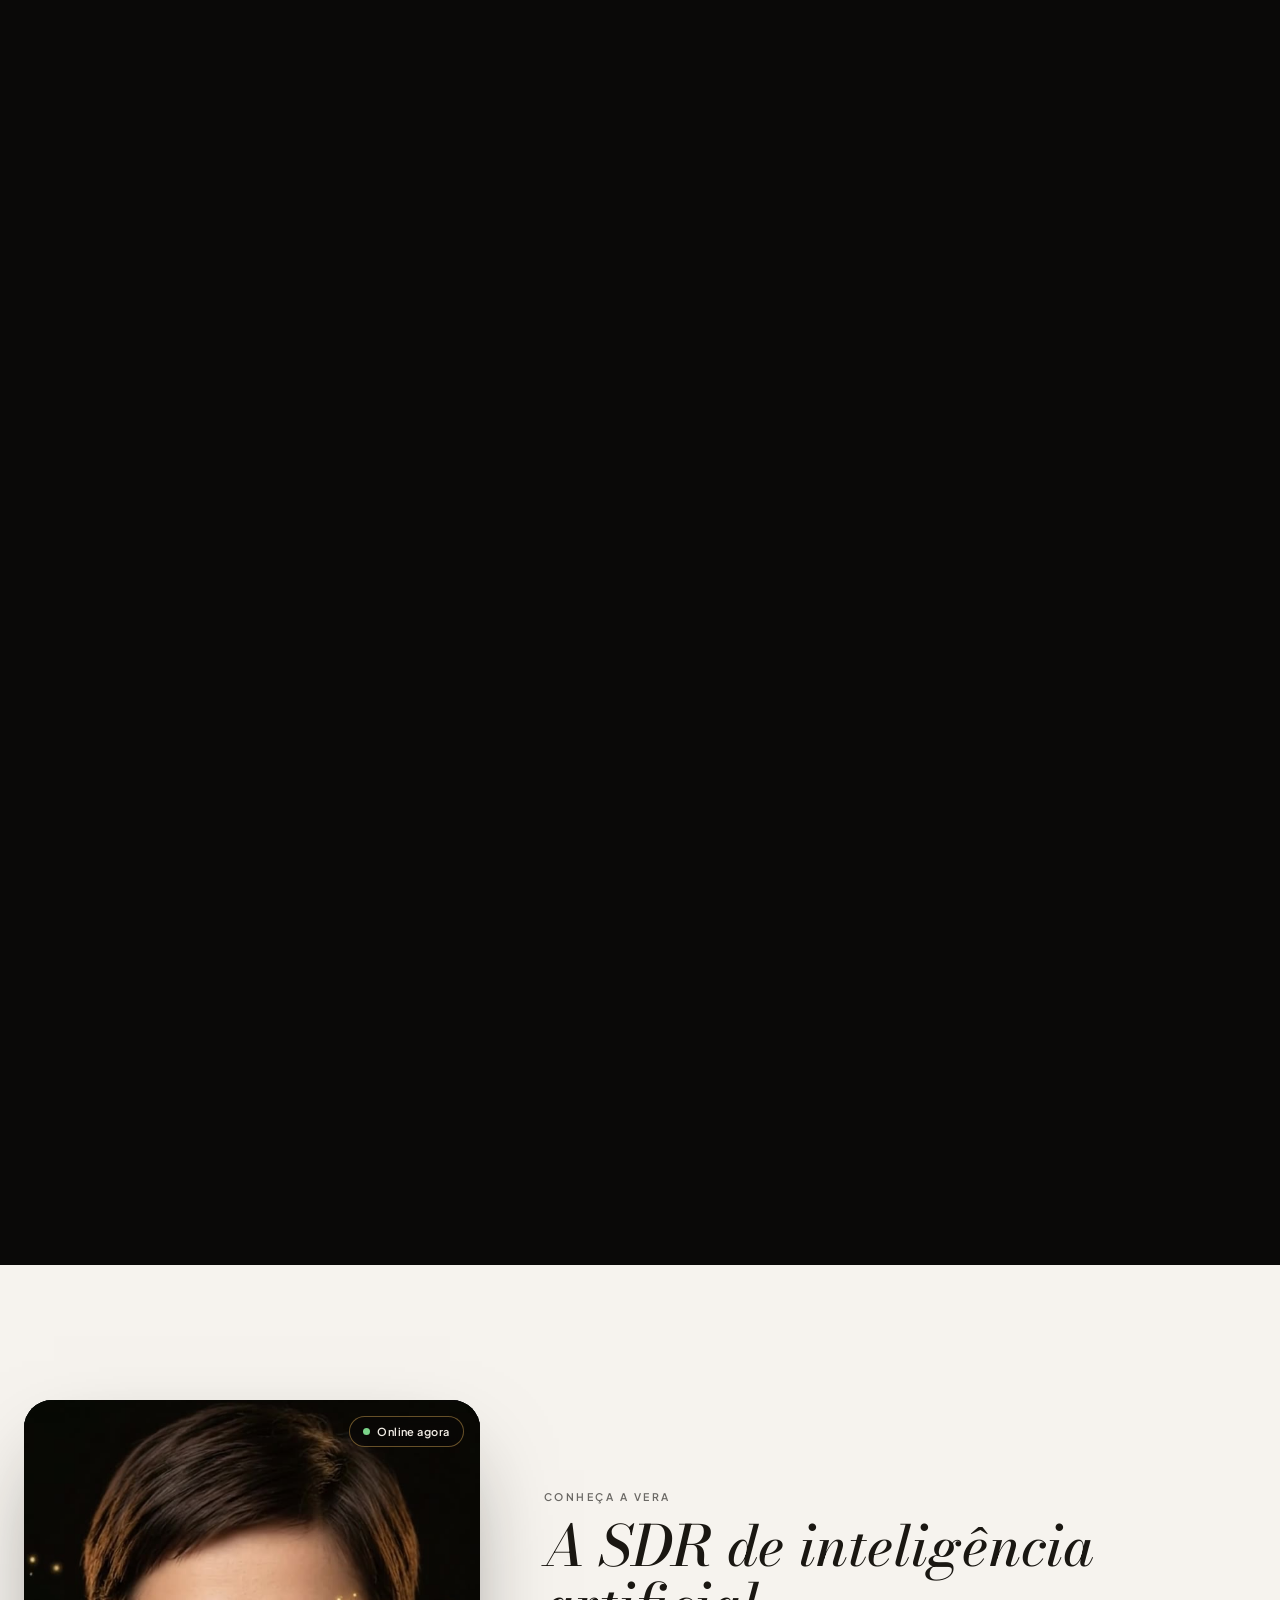
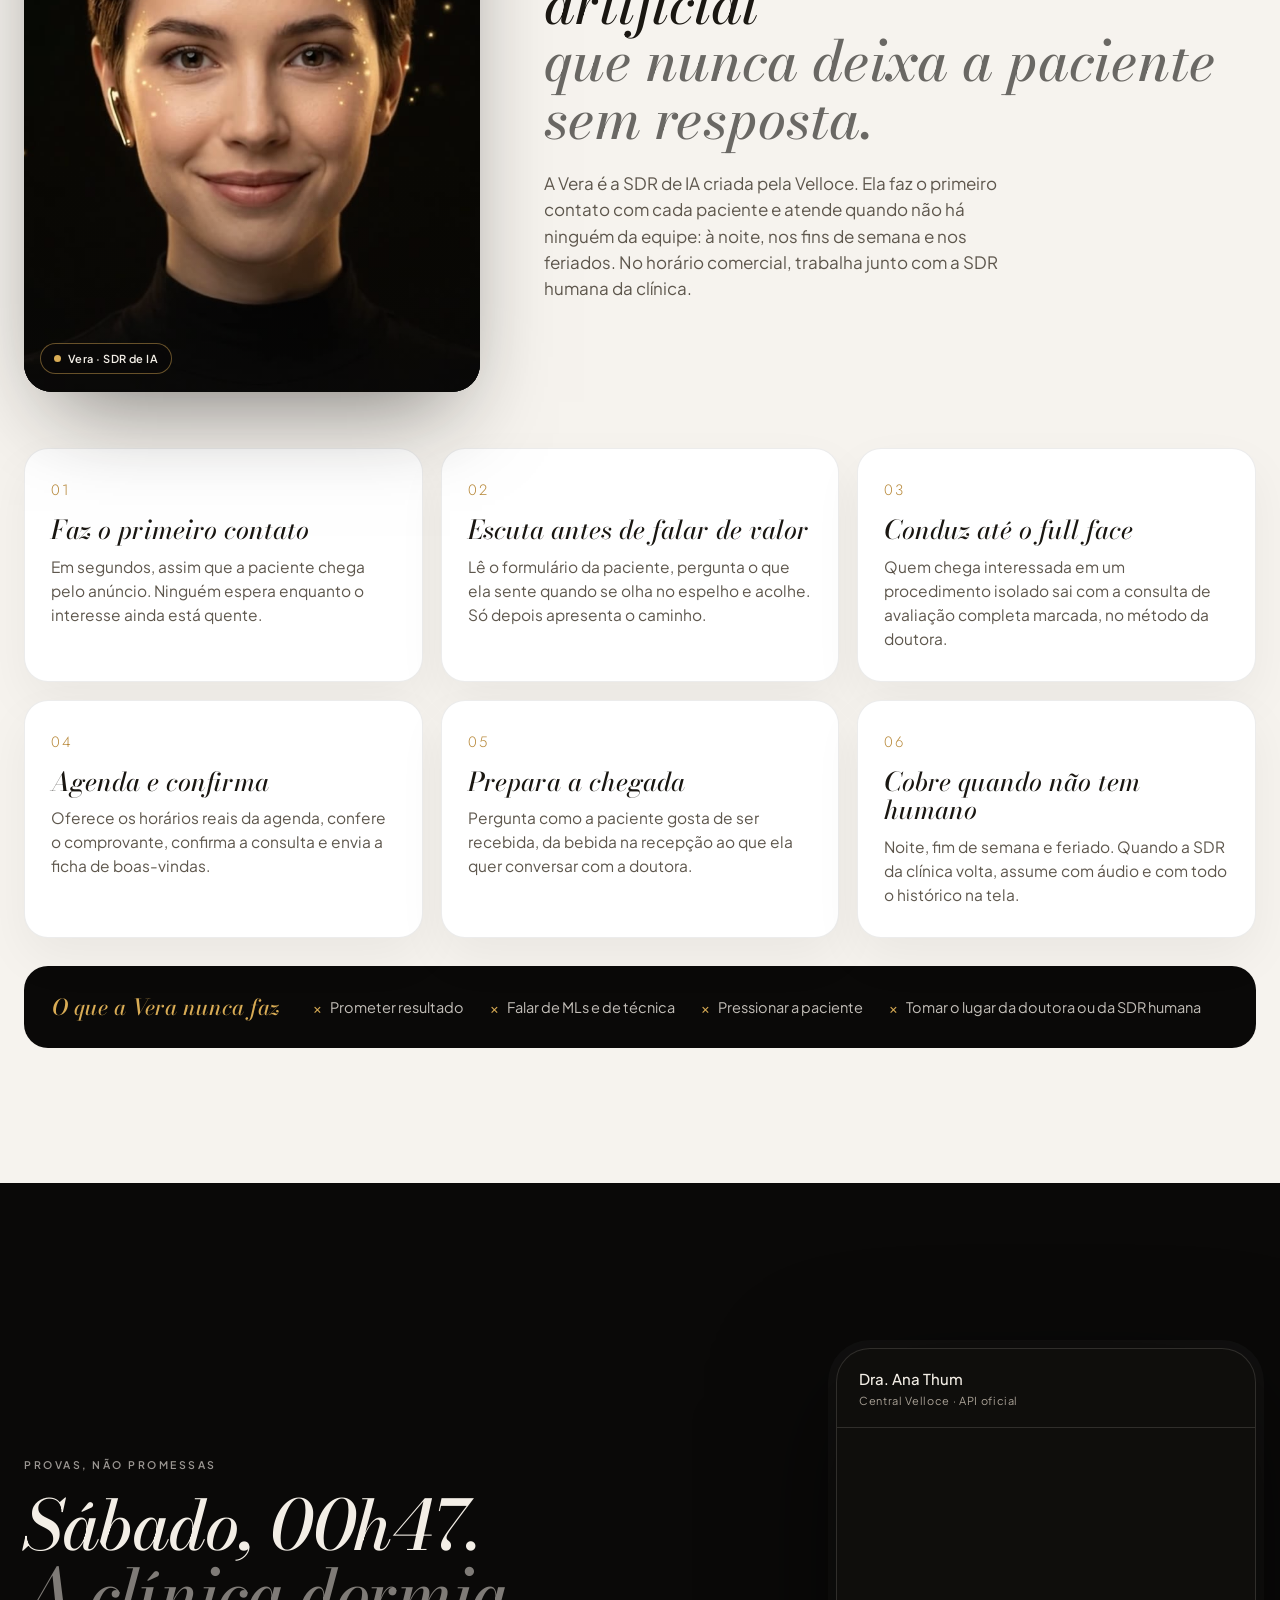
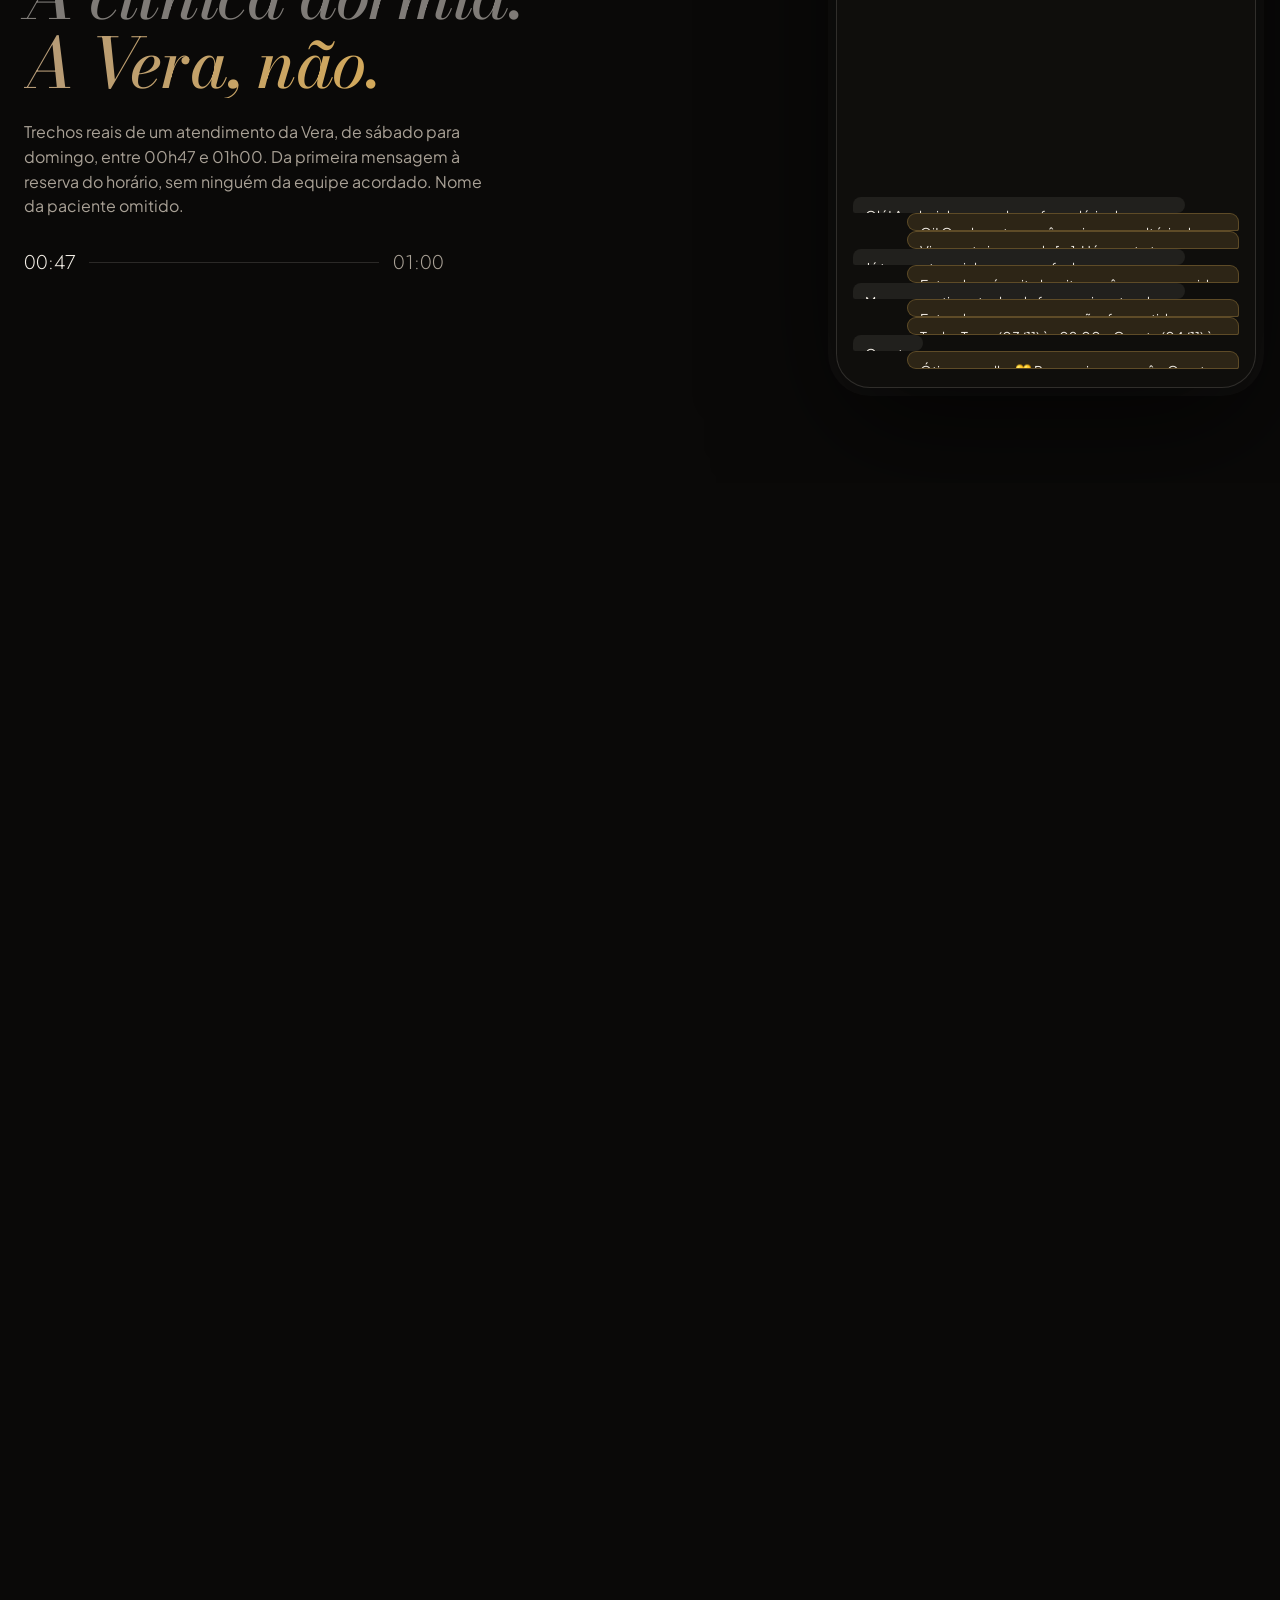
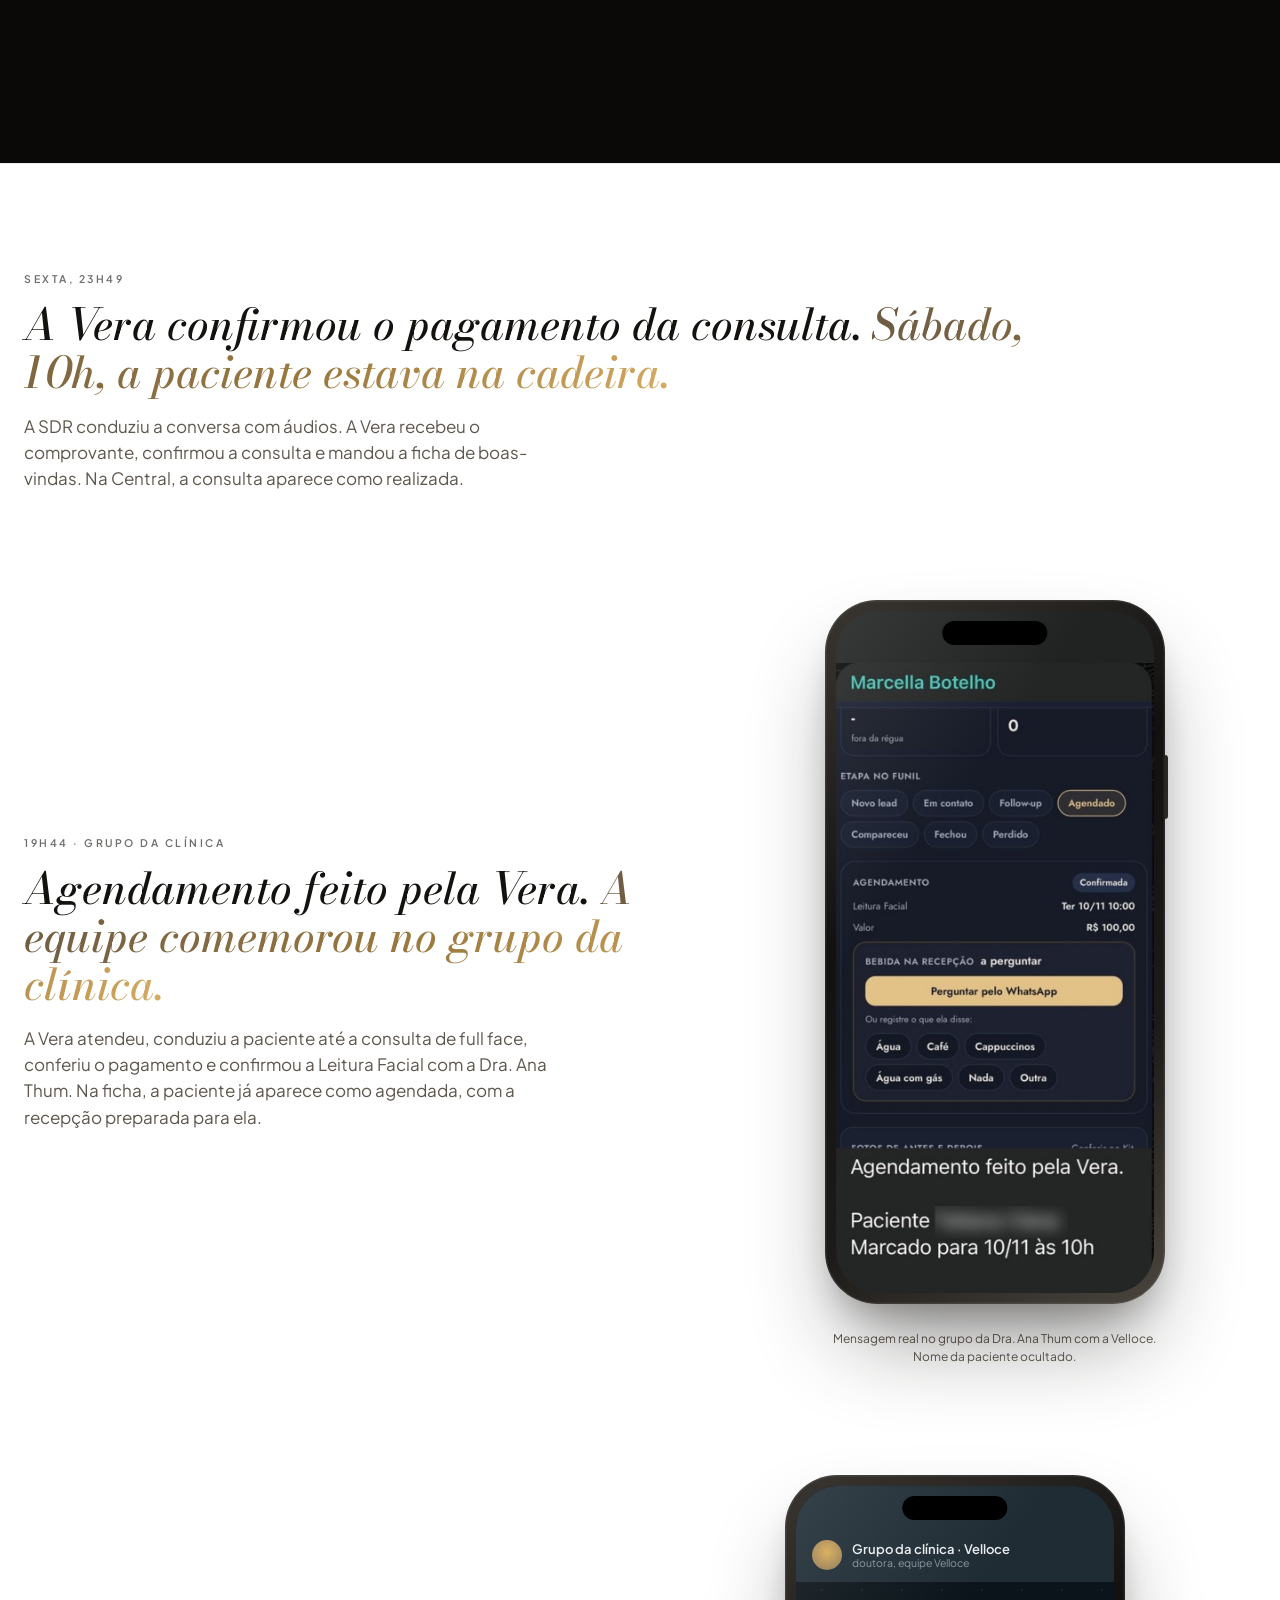
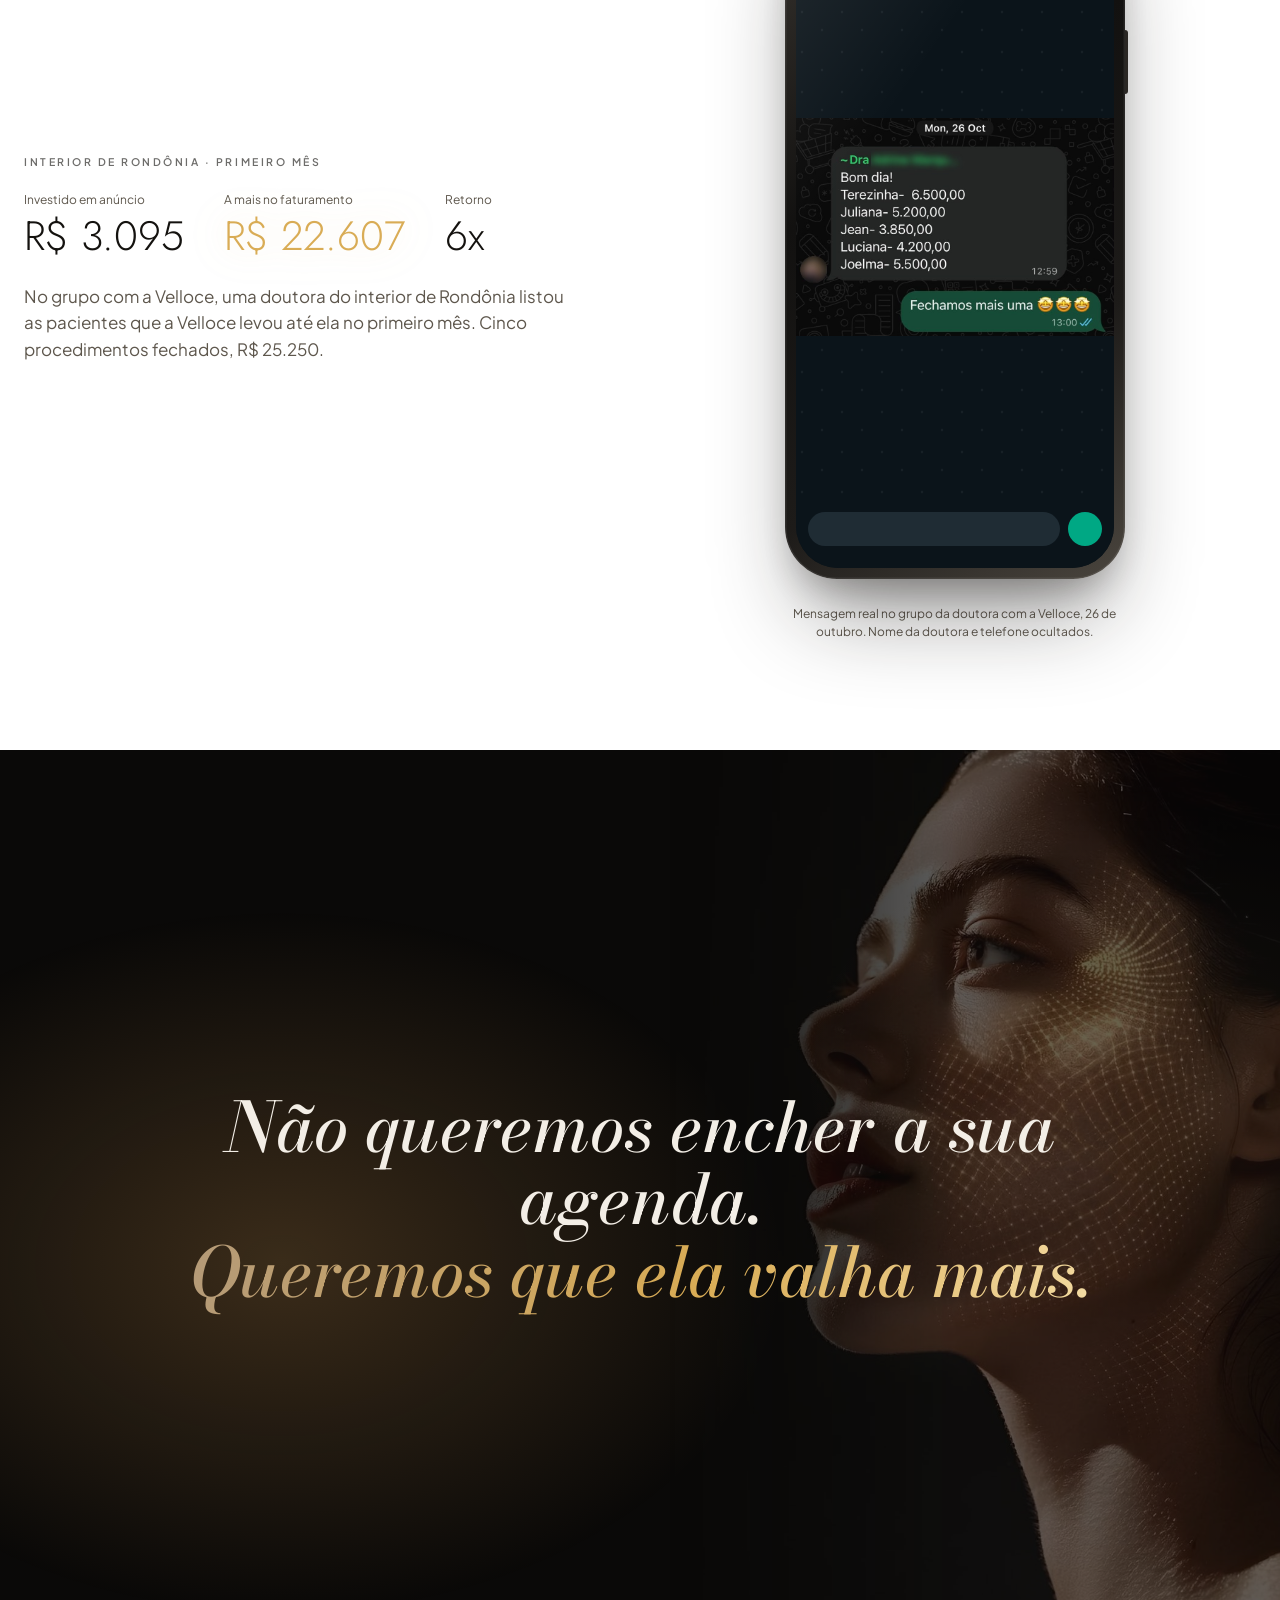
==== commit f6682d0e: "Abertura: retrato com movimento humano natural (olhar para a câmera), sem efeitos Co-Authored-By: Cl" ====
--- a/index.html
+++ b/index.html
@@ -27,7 +27,7 @@
 <meta name="twitter:image" content="https://deixacomavelloce.com/img/og.jpg">
 <script src="js/boot.js"></script>
 <script src="js/consent.js"></script>
-<link rel="preload" as="image" href="img/rosto.jpg" fetchpriority="high">
+<link rel="preload" as="image" href="img/rosto.jpg?v=2" fetchpriority="high">
 <script type="application/ld+json">
 {"@context":"https://schema.org","@type":"ProfessionalService","name":"Velloce","alternateName":"Velloce Aceleradora Comercial","description":"Aceleradora comercial para clínicas de harmonização facial e saúde de luxo: posicionamento, filmagem, anúncios, atendimento com inteligência artificial e SDRs e treinamento de vendas full face.","url":"https://deixacomavelloce.com/","logo":"https://deixacomavelloce.com/apple-touch-icon.png","image":"https://deixacomavelloce.com/img/og.jpg","slogan":"Onde o cuidado encontra agilidade","areaServed":{"@type":"Country","name":"Brasil"},"founder":{"@type":"Person","name":"Juan Botelho"},"knowsAbout":["harmonização facial","full face","marketing para clínicas","atendimento comercial","inteligência artificial no atendimento"]}
 </script>
@@ -69,9 +69,9 @@
   <div class="pl-light" aria-hidden="true"></div>
   <div class="rush" aria-hidden="true"><i></i><i></i><i></i><i></i><i></i></div>
   <div class="en-vid" aria-hidden="true">
-    <video id="mapv" muted loop playsinline autoplay preload="auto" poster="img/rosto.jpg" aria-hidden="true" disablepictureinpicture>
-      <source src="img/rosto-900.mp4" type="video/mp4" media="(max-width: 760px)">
-      <source src="img/rosto-1440.mp4" type="video/mp4">
+    <video id="mapv" muted loop playsinline autoplay preload="auto" poster="img/rosto.jpg?v=2" aria-hidden="true" disablepictureinpicture>
+      <source src="img/rosto-900.mp4?v=2" type="video/mp4" media="(max-width: 760px)">
+      <source src="img/rosto-1440.mp4?v=2" type="video/mp4">
     </video>
   </div>
   <div class="en-col">
